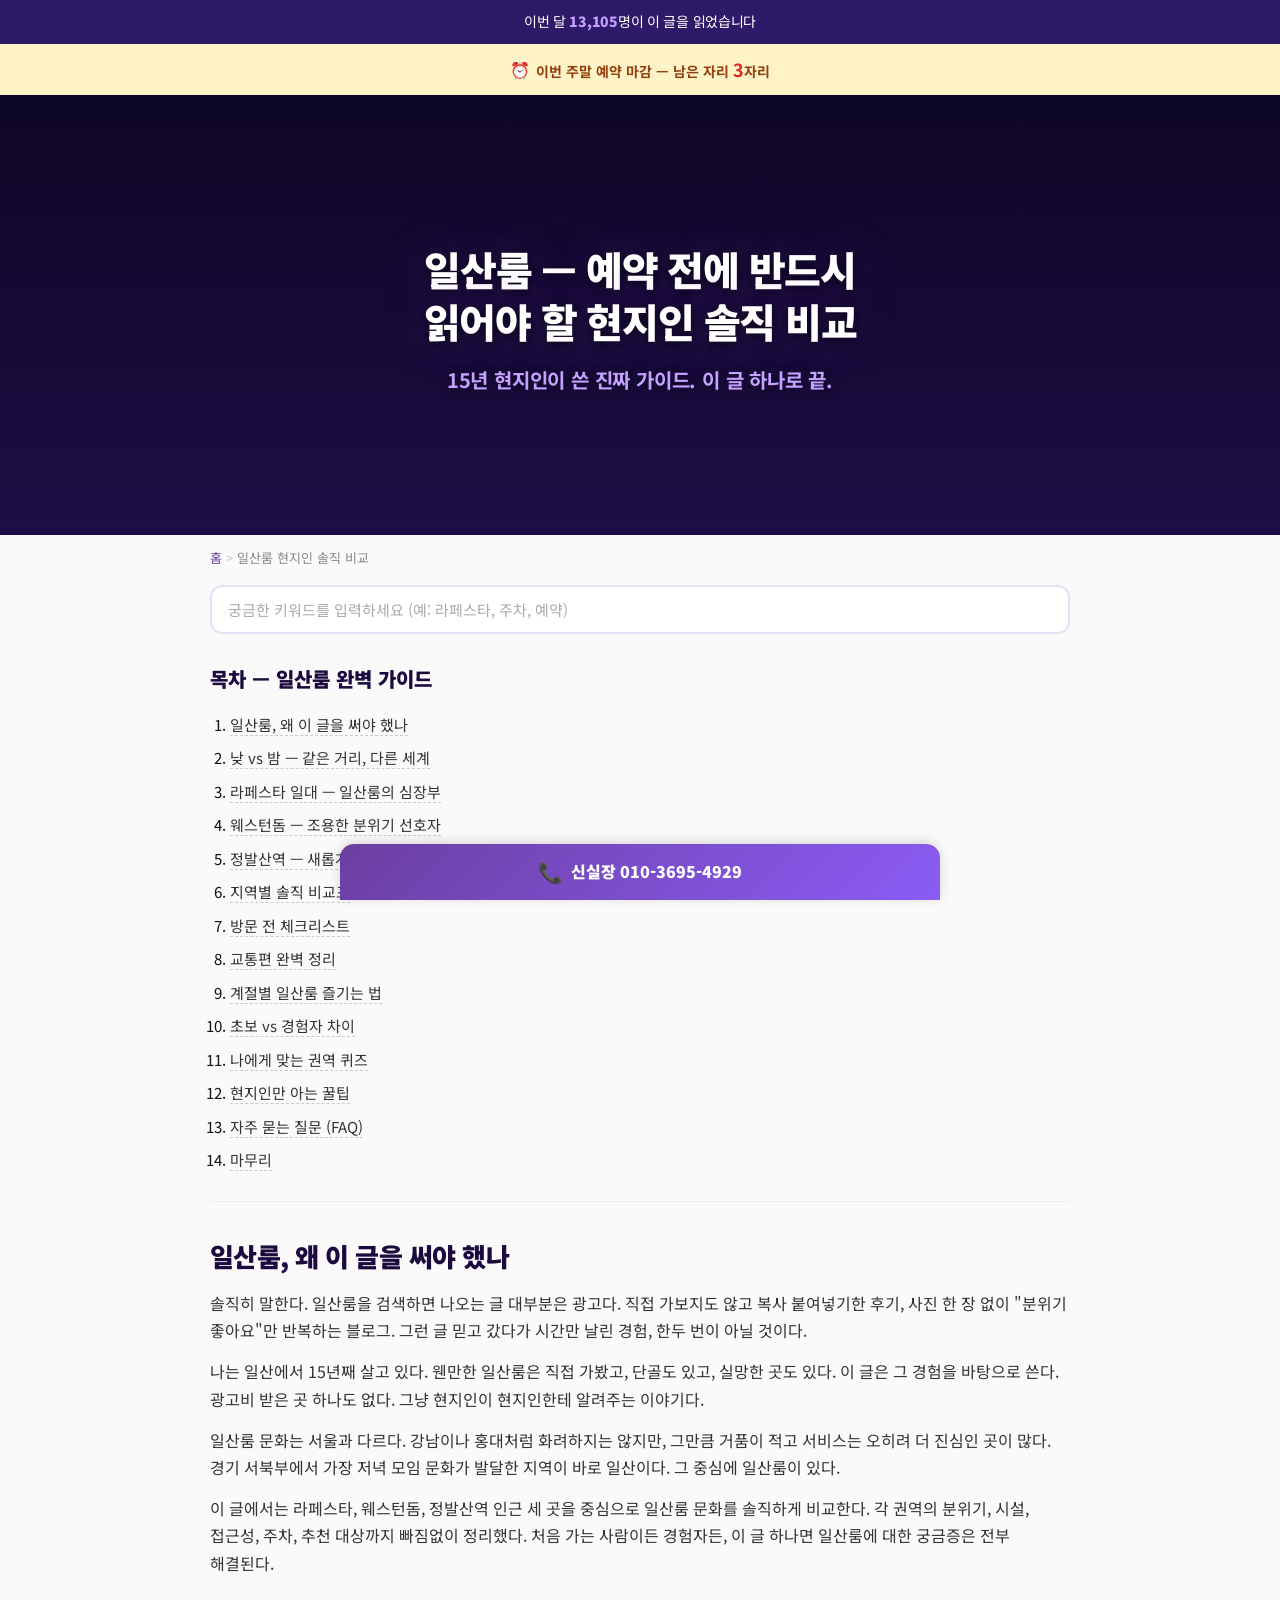
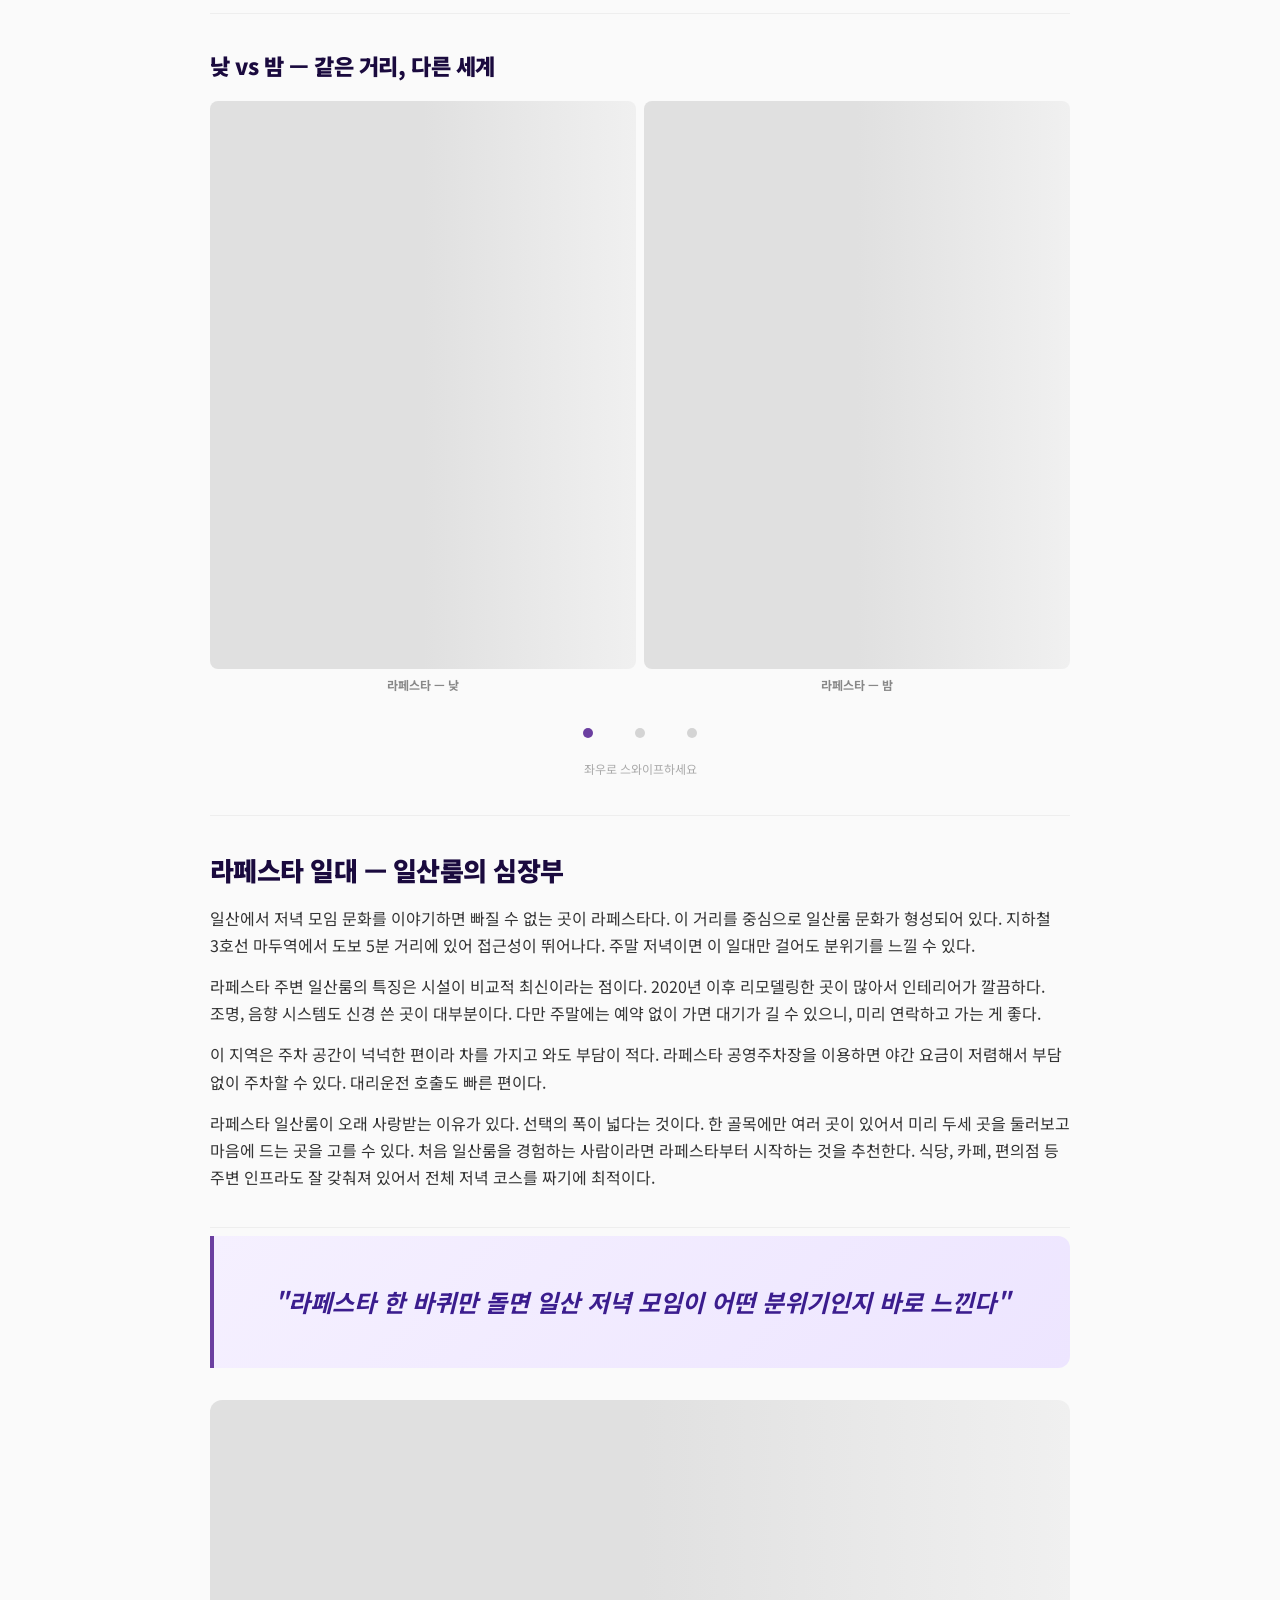
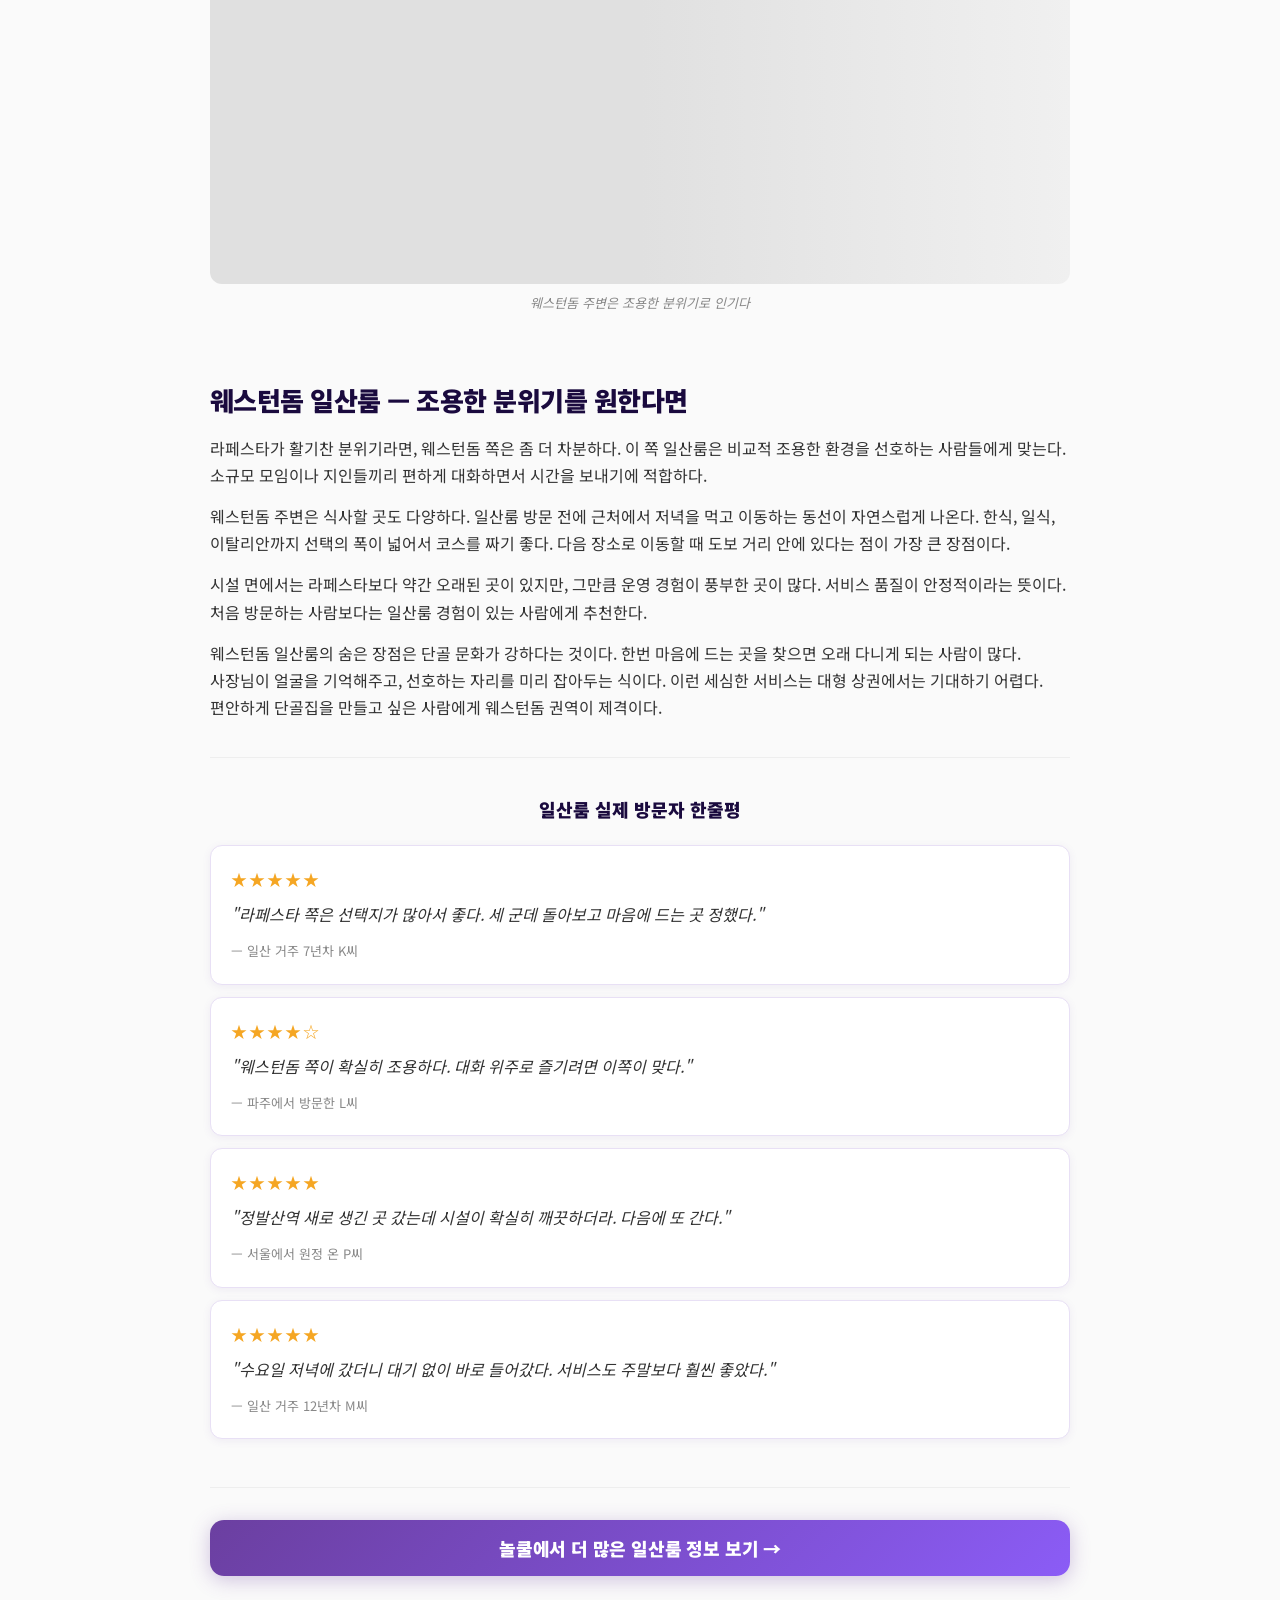
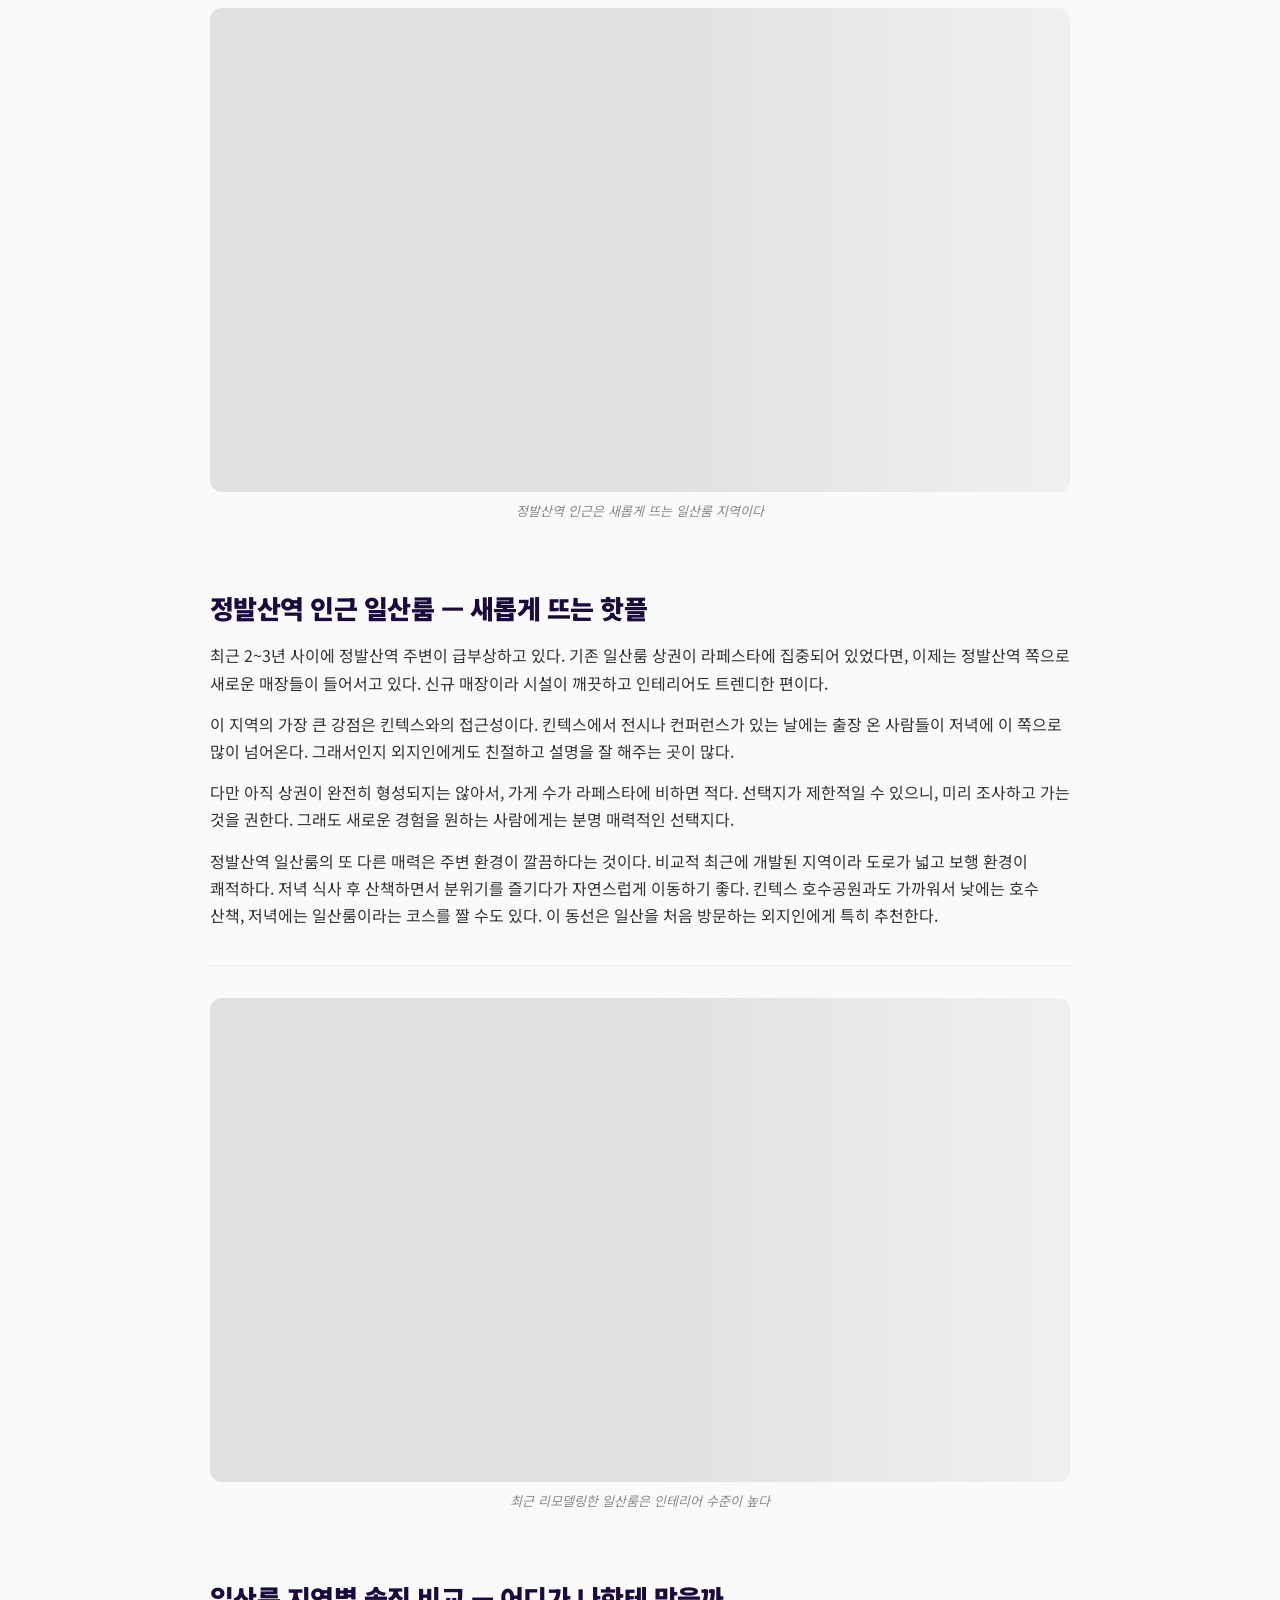
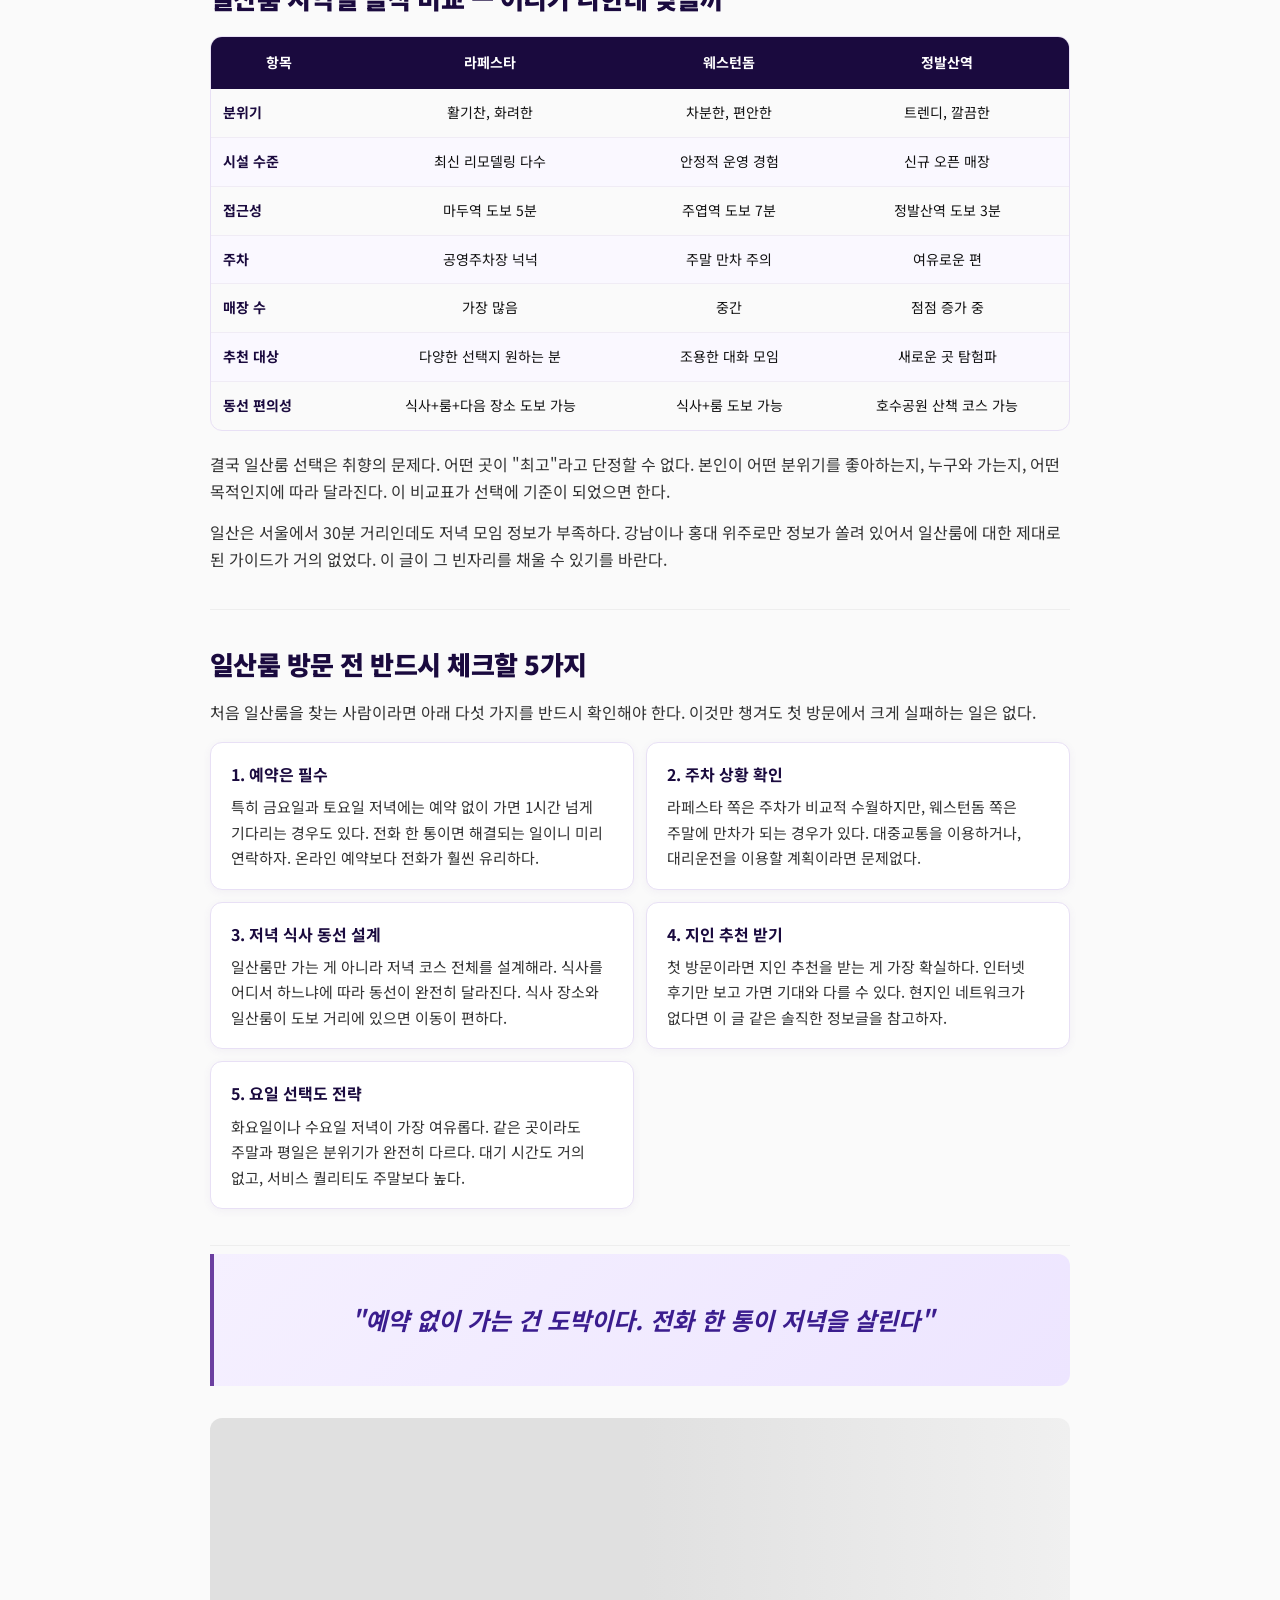
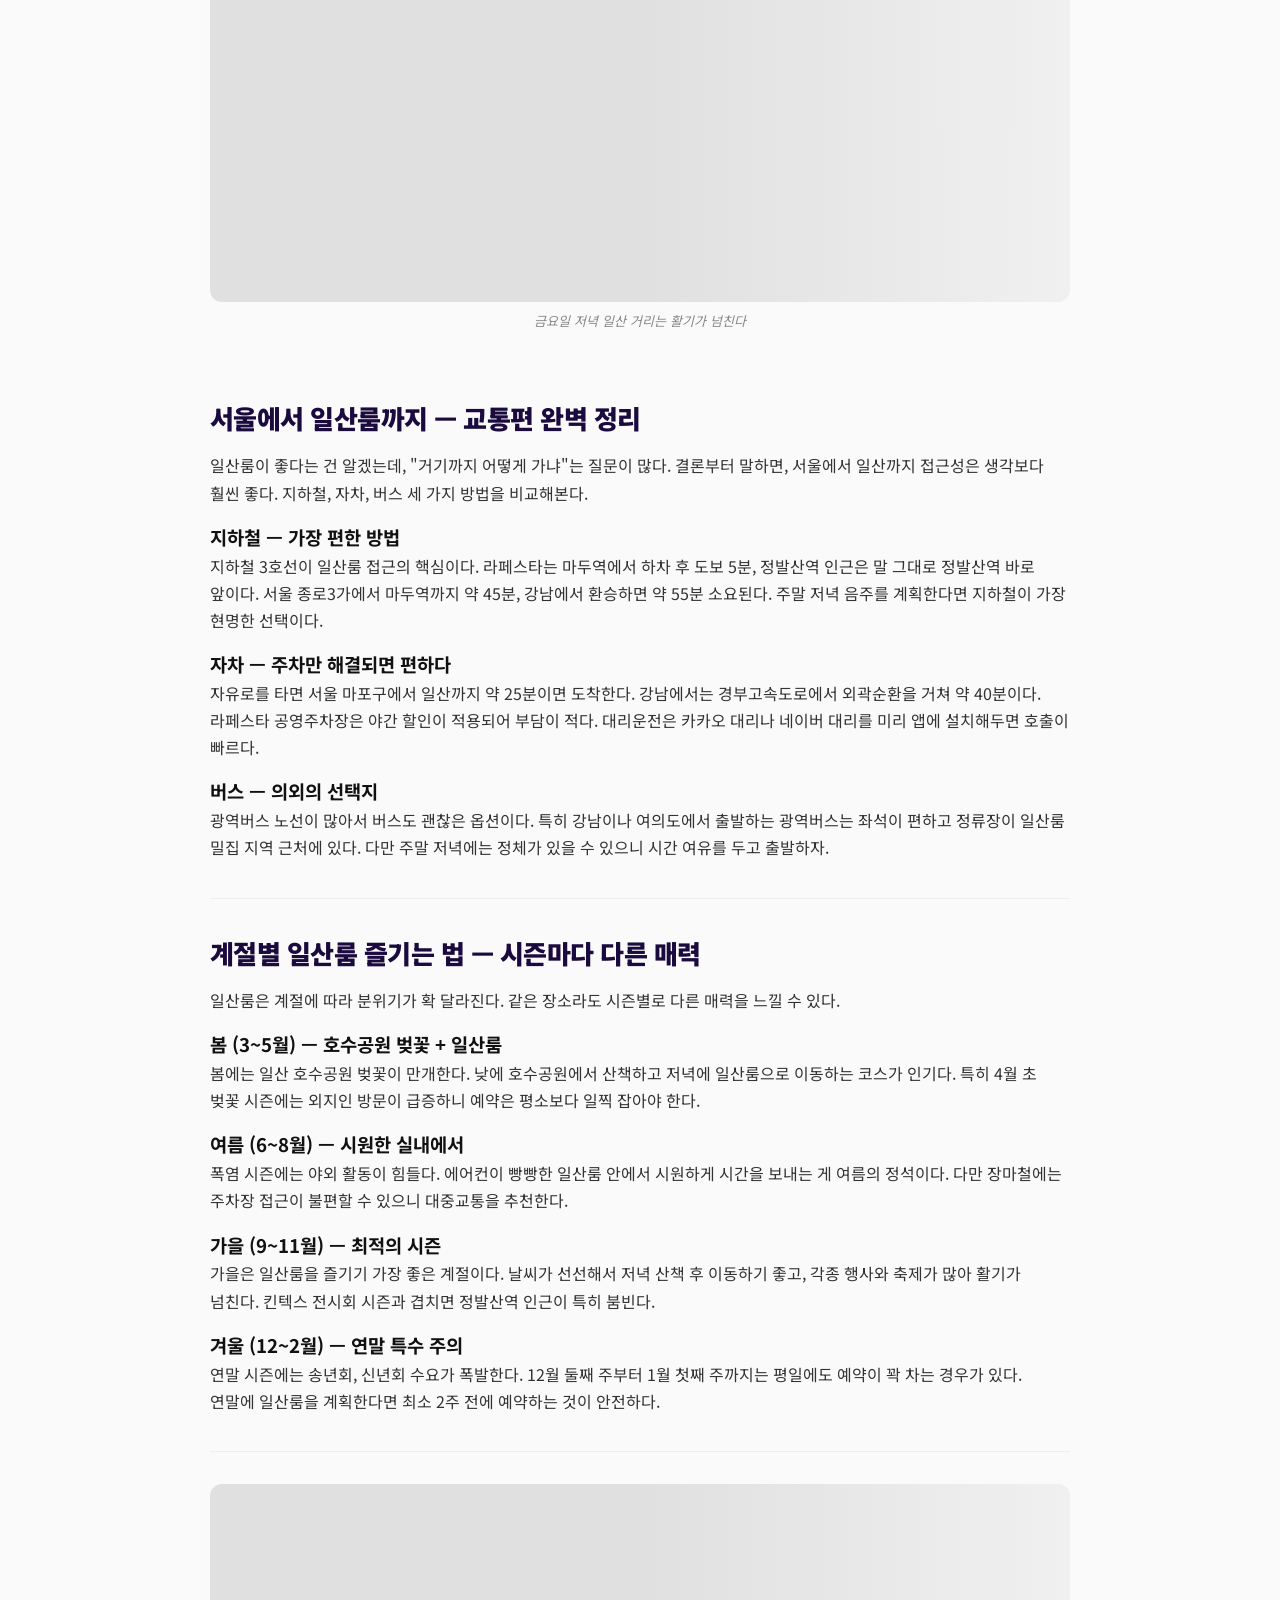
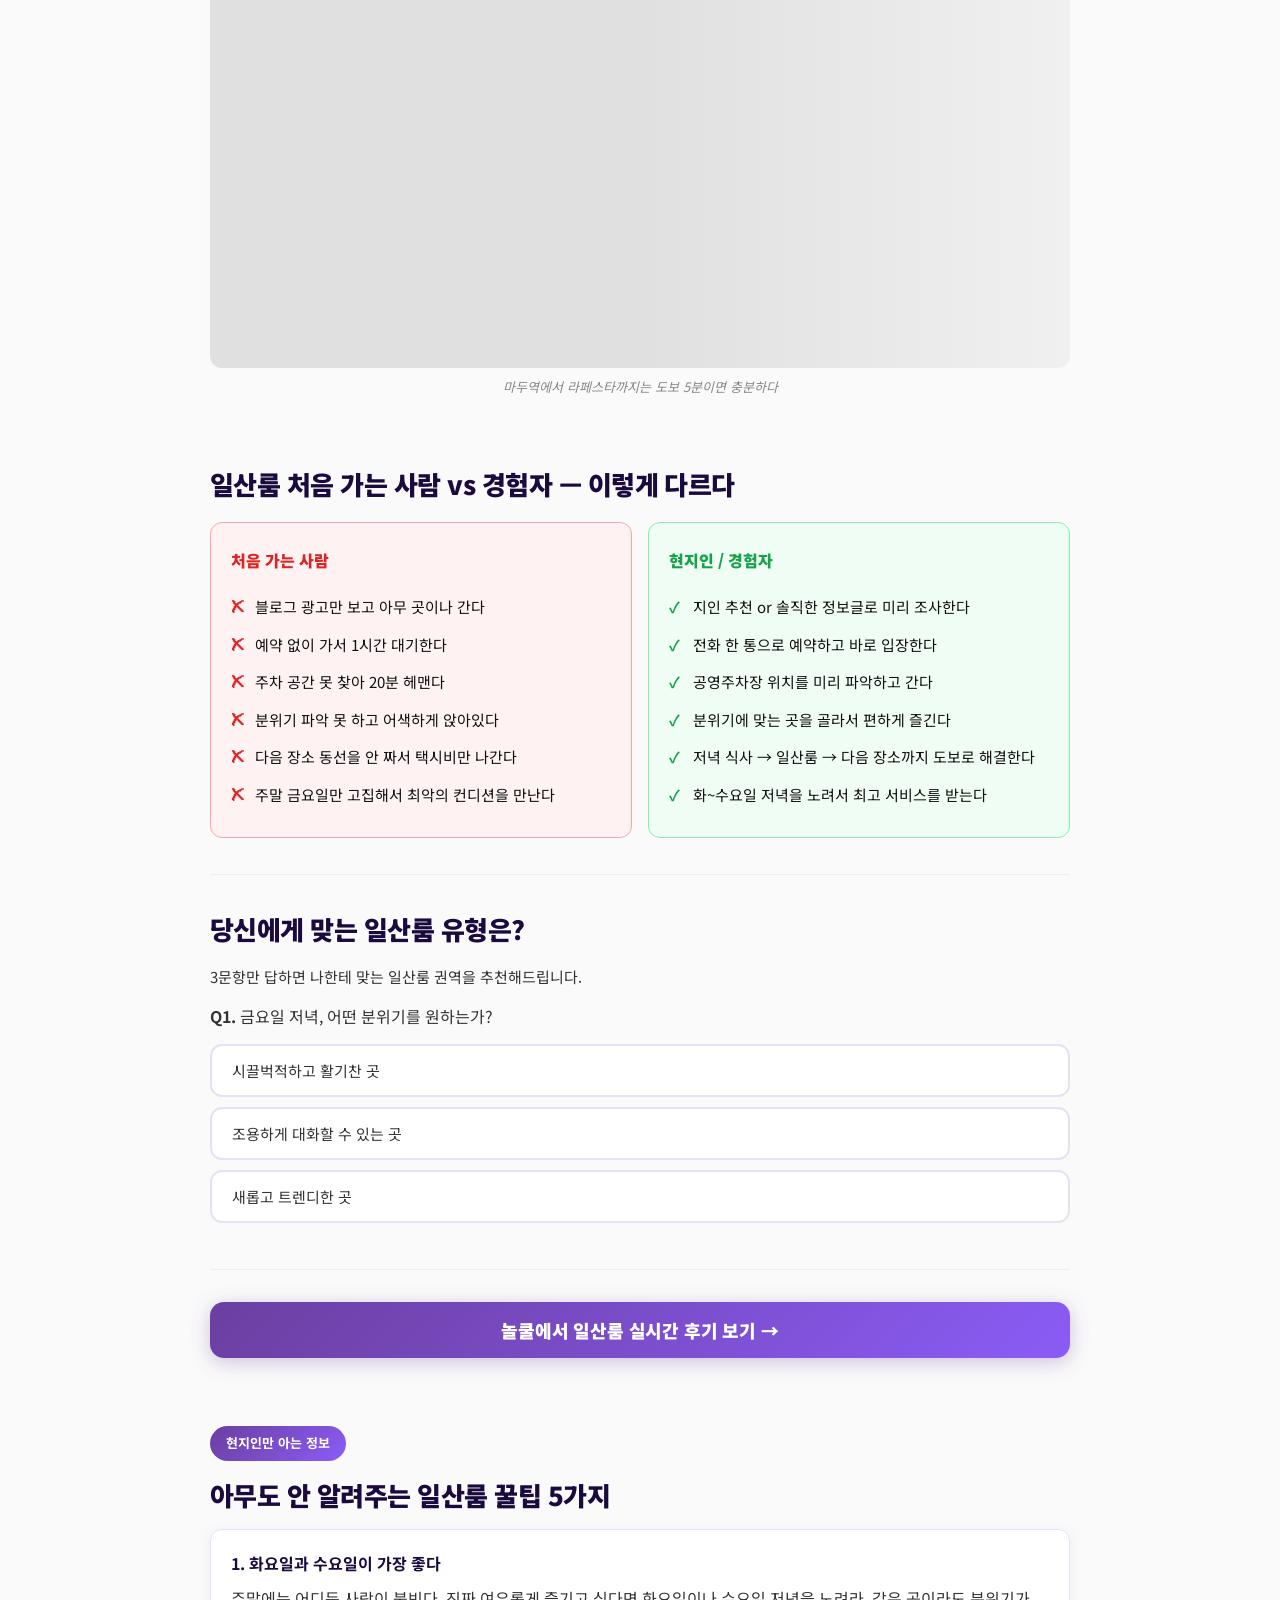
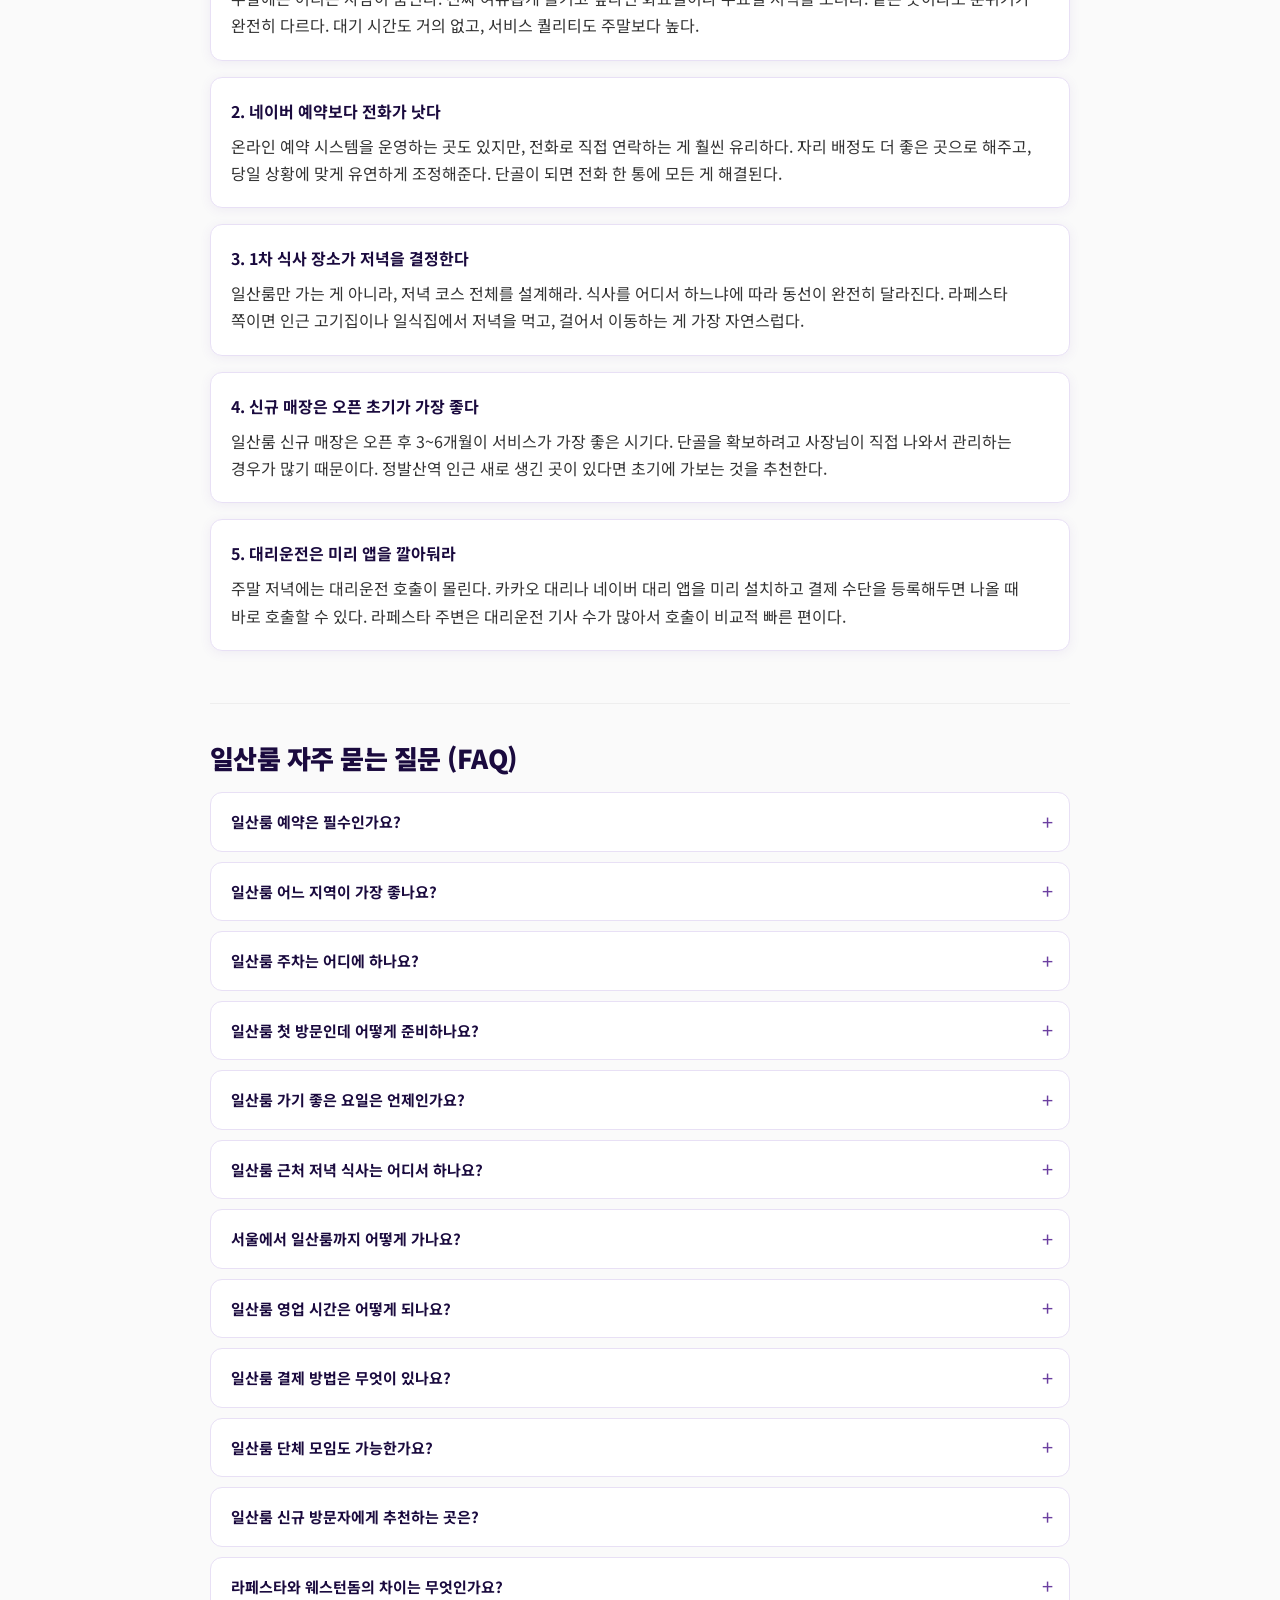
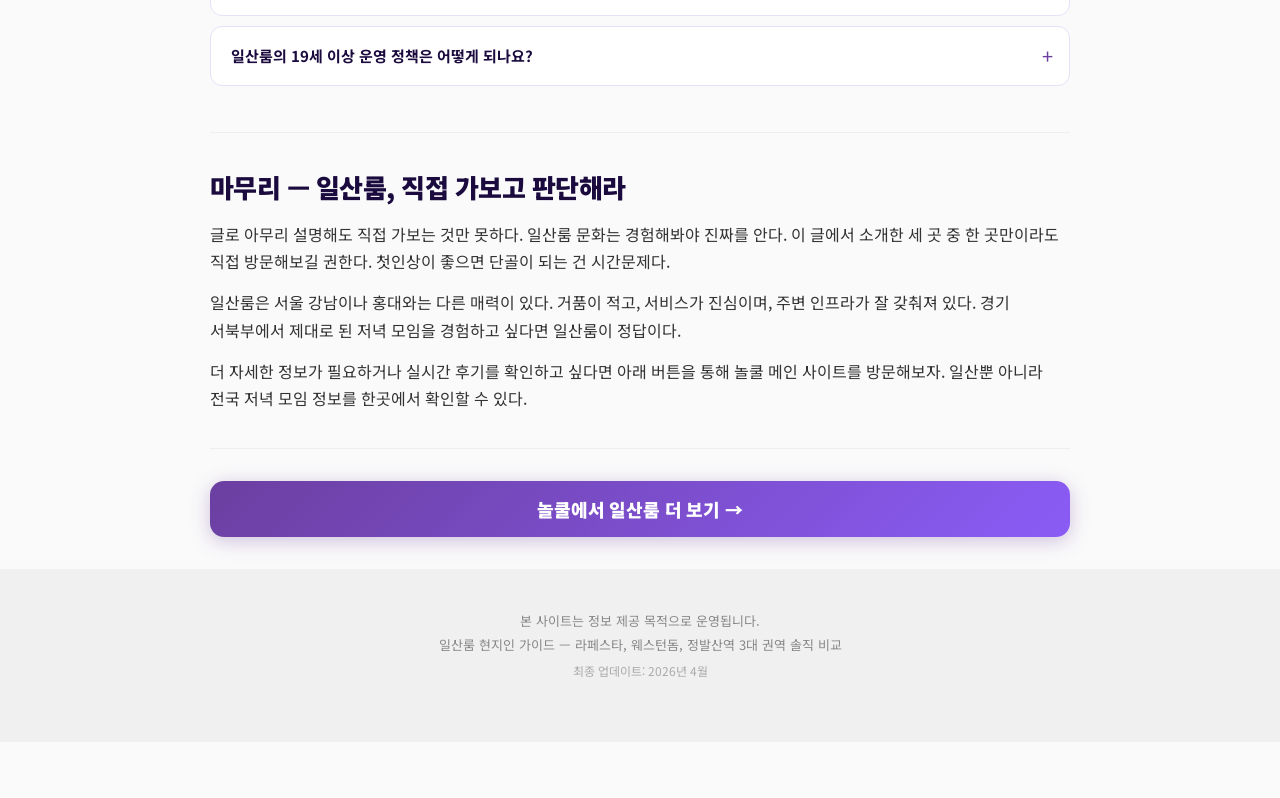
==== index.html @ 6c47ad2c "feat: ilsanroom2 영구 도메인 + 합법성 보강 + SEO/PWA 강력 + 24h 자동화 🌟 영구 도메인: ilsanroom2.pages.dev  🚨 합법성 보강 (영구" ====
<!DOCTYPE html>
<html lang="ko">
<head>
  <meta charset="UTF-8">
  <meta name="viewport" content="width=device-width, initial-scale=1.0">
  <title>일산룸 — 예약 전에 반드시 읽어야 할 현지인 솔직 비교</title>
  <meta name="description" content="일산룸 15년 현지인이 라페스타, 웨스턴돔, 정발산역 3대 권역을 직접 방문하고 솔직 비교했습니다. 분위기, 시설, 주차, 예약 꿀팁까지 한눈에 확인하세요.">
  <meta name="keywords" content="일산룸, 일산 룸, 일산룸 추천, 일산룸 후기, 일산룸 예약, 일산 프라이빗 룸, 라페스타 룸, 웨스턴돔 룸, 정발산역 룸, 일산룸 비교, 일산 저녁 모임">
  <meta name="robots" content="index, follow, max-image-preview:large, max-snippet:-1, max-video-preview:-1">
  <meta name="naver-site-verification" content="3ff3c81007962733e074078bd5aea4cd0a0d8776" />
  <meta name="google-site-verification" content="HJjm7MRxykCQ7d_9L7glaTeeaWrmJIzAKY0BcNcfm88" />
  <link rel="canonical" href="https://ilsanroom2.pages.dev/">
  <meta name="author" content="일산 현지인 가이드">
  <meta name="geo.region" content="KR-41">
  <meta name="geo.placename" content="고양시 일산">
  <meta name="geo.position" content="37.6584;126.7699">
  <meta name="ICBM" content="37.6584, 126.7699">
  <meta property="og:type" content="article">
  <meta property="og:title" content="일산룸 — 예약 전에 반드시 읽어야 할 현지인 솔직 비교">
  <meta property="og:description" content="일산룸 15년 현지인이 3대 권역을 직접 방문하고 솔직 비교. 분위기, 시설, 주차, 예약 꿀팁까지 총정리.">
  <meta property="og:url" content="https://ilsanroom2.pages.dev/">
  <meta property="og:image" content="https://ilsanroom2.pages.dev/og-image.png">
  <meta property="og:image:width" content="1200">
  <meta property="og:image:height" content="1200">
  <meta property="og:locale" content="ko_KR">
  <meta property="og:site_name" content="일산룸 현지인 가이드">
  <meta property="article:published_time" content="2026-04-04T00:00:00+09:00">
  <meta property="article:modified_time" content="2026-05-21T00:00:00+09:00">
  <meta property="article:section" content="일산 저녁 모임">
  <meta property="article:tag" content="일산룸">
  <meta property="article:tag" content="일산 저녁 모임">
  <meta property="article:tag" content="일산룸 추천">
  <meta name="twitter:card" content="summary_large_image">
  <meta name="twitter:title" content="일산룸 — 예약 전에 반드시 읽어야 할 현지인 솔직 비교">
  <meta name="twitter:description" content="일산룸 15년 현지인이 3대 권역을 직접 방문하고 솔직 비교했습니다.">
  <meta name="twitter:image" content="https://ilsanroom2.pages.dev/og-image.png">
  <link rel="manifest" href="/site.webmanifest">
  <link rel="apple-touch-icon" sizes="192x192" href="/icon-192.png">
  <link rel="icon" type="image/png" sizes="192x192" href="/icon-192.png">
  <link rel="icon" type="image/png" sizes="512x512" href="/icon-512.png">
  <meta name="theme-color" content="#8B0000">
  <meta name="apple-mobile-web-app-capable" content="yes">
  <meta name="apple-mobile-web-app-status-bar-style" content="black-translucent">
  <meta name="apple-mobile-web-app-title" content="일산룸">
  <link rel="preload" as="image" href="/og-image.png" fetchpriority="high">
  <link rel="preconnect" href="https://fonts.googleapis.com">
  <link rel="preconnect" href="https://fonts.gstatic.com" crossorigin>
  <link rel="preload" as="style" href="https://fonts.googleapis.com/css2?family=Noto+Sans+KR:wght@400;700;900&display=swap">
  <link href="https://fonts.googleapis.com/css2?family=Noto+Sans+KR:wght@400;700;900&display=swap" rel="stylesheet" media="print" onload="this.media='all'">
  <noscript><link href="https://fonts.googleapis.com/css2?family=Noto+Sans+KR:wght@400;700;900&display=swap" rel="stylesheet"></noscript>
  <style>
    *,*::before,*::after{margin:0;padding:0;box-sizing:border-box}
    html{font-size:16px;-webkit-text-size-adjust:100%}
    body{font-family:-apple-system,BlinkMacSystemFont,"Segoe UI",Roboto,"Noto Sans KR",sans-serif;font-size:1rem;line-height:1.7;color:#111;background:#fafafa}
    .hero{position:relative;background-size:cover;background-position:center;background-color:#1a0a3e;min-height:360px;display:flex;align-items:center;justify-content:center}
    .hero::before{content:'';position:absolute;inset:0;background:linear-gradient(180deg,rgba(10,5,30,.75),rgba(30,15,70,.85));z-index:1}
    .hero-overlay{position:relative;z-index:2;text-align:center;padding:60px 20px 50px;width:100%}
    .hero h1{font-size:1.75rem;font-weight:900;line-height:1.3;color:#fff;text-shadow:0 2px 12px rgba(0,0,0,.7)}
    .hero-sub{font-size:1.125rem;color:#c4a0ff;font-weight:700}
    .social-bar{background:#2d1b69;color:#fff;text-align:center;padding:10px 16px;min-height:44px;display:flex;align-items:center;justify-content:center}
    .content{max-width:680px;margin:0 auto;padding:0 20px}
  </style>
  <link rel="stylesheet" href="/style.css" media="all">

  <!-- Schema.org @graph (4종): WebSite + Article + BreadcrumbList + LocalBusiness -->
  <script type="application/ld+json">
  {
    "@context": "https://schema.org",
    "@graph": [
      {
        "@type": "WebSite",
        "@id": "https://ilsanroom2.pages.dev/#website",
        "name": "일산룸 현지인 가이드",
        "url": "https://ilsanroom2.pages.dev/",
        "inLanguage": "ko-KR",
        "publisher": { "@id": "https://ilsanroom2.pages.dev/#organization" }
      },
      {
        "@type": "Article",
        "@id": "https://ilsanroom2.pages.dev/#article",
        "headline": "일산룸 — 예약 전에 반드시 읽어야 할 현지인 솔직 비교",
        "description": "일산룸 15년 현지인이 라페스타, 웨스턴돔, 정발산역 3대 권역을 직접 방문하고 솔직 비교했습니다.",
        "image": "https://ilsanroom2.pages.dev/og-image.png",
        "author": {
          "@type": "Person",
          "name": "일산 현지인 가이드"
        },
        "publisher": {
          "@type": "Organization",
          "@id": "https://ilsanroom2.pages.dev/#organization",
          "name": "일산룸 현지인 가이드",
          "logo": {
            "@type": "ImageObject",
            "url": "https://ilsanroom2.pages.dev/og-image.png"
          }
        },
        "datePublished": "2026-04-04T00:00:00+09:00",
        "dateModified": "2026-05-21T00:00:00+09:00",
        "mainEntityOfPage": {
          "@type": "WebPage",
          "@id": "https://ilsanroom2.pages.dev/"
        },
        "articleSection": "일산 저녁 모임",
        "keywords": "일산룸, 일산룸 추천, 일산룸 후기, 일산 저녁 모임",
        "inLanguage": "ko-KR"
      },
      {
        "@type": "BreadcrumbList",
        "@id": "https://ilsanroom2.pages.dev/#breadcrumb",
        "itemListElement": [
          {
            "@type": "ListItem",
            "position": 1,
            "name": "홈",
            "item": "https://ilsanroom2.pages.dev/"
          },
          {
            "@type": "ListItem",
            "position": 2,
            "name": "일산룸 현지인 솔직 비교"
          }
        ]
      },
      {
        "@type": "LocalBusiness",
        "@id": "https://ilsanroom2.pages.dev/#localbusiness",
        "name": "일산룸 현지인 가이드",
        "url": "https://ilsanroom2.pages.dev/",
        "telephone": "+82-10-3695-4929",
        "image": "https://ilsanroom2.pages.dev/og-image.png",
        "priceRange": "₩₩",
        "address": {
          "@type": "PostalAddress",
          "addressLocality": "고양시",
          "addressRegion": "경기도",
          "addressCountry": "KR"
        },
        "geo": {
          "@type": "GeoCoordinates",
          "latitude": 37.6584,
          "longitude": 126.7699
        },
        "areaServed": {
          "@type": "City",
          "name": "고양시 일산"
        }
      }
    ]
  }
  </script>

  <!-- FAQPage Schema (13 Q&A) -->
  <script type="application/ld+json">
  {
    "@context": "https://schema.org",
    "@type": "FAQPage",
    "mainEntity": [
      {
        "@type": "Question",
        "name": "일산룸 예약은 필수인가요?",
        "acceptedAnswer": {
          "@type": "Answer",
          "text": "금요일과 토요일 저녁에는 예약 없이 가면 1시간 이상 대기하는 경우가 많습니다. 평일에도 인기 있는 곳은 미리 전화 예약하는 것을 강력히 권합니다. 전화 한 통이면 해결되니 반드시 사전 예약하세요."
        }
      },
      {
        "@type": "Question",
        "name": "일산룸 어느 지역이 가장 좋나요?",
        "acceptedAnswer": {
          "@type": "Answer",
          "text": "취향에 따라 다릅니다. 활기찬 분위기와 다양한 선택지를 원하면 라페스타, 조용한 대화 모임이라면 웨스턴돔, 최신 시설의 트렌디한 곳을 원하면 정발산역 인근을 추천합니다."
        }
      },
      {
        "@type": "Question",
        "name": "일산룸 주차는 어디에 하나요?",
        "acceptedAnswer": {
          "@type": "Answer",
          "text": "라페스타 공영주차장은 야간 요금이 저렴해서 가장 편리합니다. 정발산역 인근도 주차 공간이 여유로운 편입니다. 웨스턴돔 쪽은 주말에 만차가 되는 경우가 있으니 대중교통이나 대리운전을 추천합니다."
        }
      },
      {
        "@type": "Question",
        "name": "일산룸 첫 방문인데 어떻게 준비하나요?",
        "acceptedAnswer": {
          "@type": "Answer",
          "text": "첫째 반드시 전화 예약하세요. 둘째 주차 상황을 미리 확인하세요. 셋째 저녁 식사 장소와 동선을 미리 계획하면 훨씬 만족스러운 경험이 됩니다. 화요일이나 수요일 저녁이 가장 여유롭습니다."
        }
      },
      {
        "@type": "Question",
        "name": "일산룸 가기 좋은 요일은 언제인가요?",
        "acceptedAnswer": {
          "@type": "Answer",
          "text": "화요일과 수요일 저녁이 가장 좋습니다. 대기 시간이 거의 없고, 서비스 퀄리티도 주말보다 높습니다. 주말에는 금요일보다 토요일이 상대적으로 여유있는 편입니다."
        }
      },
      {
        "@type": "Question",
        "name": "일산룸 근처 저녁 식사는 어디서 하나요?",
        "acceptedAnswer": {
          "@type": "Answer",
          "text": "라페스타 인근에는 고기집, 일식집, 이탈리안 레스토랑 등 다양한 식당이 있습니다. 웨스턴돔 주변도 한식부터 양식까지 선택의 폭이 넓습니다. 식사 후 도보로 이동 가능한 동선을 짜는 것이 핵심입니다."
        }
      },
      {
        "@type": "Question",
        "name": "서울에서 일산룸까지 어떻게 가나요?",
        "acceptedAnswer": {
          "@type": "Answer",
          "text": "지하철 3호선이 가장 편리합니다. 라페스타는 마두역에서 도보 5분, 정발산역 인근은 정발산역에서 도보 3분입니다. 서울 강남에서 자차로는 약 40분, 홍대입구에서는 약 30분 소요됩니다."
        }
      },
      {
        "@type": "Question",
        "name": "일산룸 영업 시간은 어떻게 되나요?",
        "acceptedAnswer": {
          "@type": "Answer",
          "text": "일산룸 권역별로 다르지만 일반적으로 저녁 6시부터 새벽 시간대까지 운영하는 곳이 많습니다. 정확한 영업 시간은 방문 전 신실장 010-3695-4929 로 문의하시면 가장 정확합니다."
        }
      },
      {
        "@type": "Question",
        "name": "일산룸 결제 방법은 무엇이 있나요?",
        "acceptedAnswer": {
          "@type": "Answer",
          "text": "대부분의 일산룸은 현금, 신용카드, 계좌이체를 지원합니다. 매장별로 결제 수단이 다를 수 있으므로 예약 전화 시 미리 확인하는 것을 권장합니다. 영수증과 정식 결제를 원하면 매장에 미리 요청하세요."
        }
      },
      {
        "@type": "Question",
        "name": "일산룸 단체 모임도 가능한가요?",
        "acceptedAnswer": {
          "@type": "Answer",
          "text": "라페스타와 정발산역 인근에는 단체 모임을 받는 대형 룸이 있습니다. 인원이 8명 이상이라면 예약 단계에서 인원수를 미리 알려야 자리 배정이 원활합니다. 송년회·신년회 시즌은 최소 2주 전 예약을 추천합니다."
        }
      },
      {
        "@type": "Question",
        "name": "일산룸 신규 방문자에게 추천하는 곳은?",
        "acceptedAnswer": {
          "@type": "Answer",
          "text": "처음 일산룸을 찾는 분이라면 라페스타 권역부터 시작하는 것을 추천합니다. 매장 수가 가장 많아 비교가 쉽고, 마두역에서 도보 5분이라 접근성도 좋습니다. 평일 저녁(화·수요일)에 방문하면 여유 있게 둘러볼 수 있습니다."
        }
      },
      {
        "@type": "Question",
        "name": "라페스타와 웨스턴돔의 차이는 무엇인가요?",
        "acceptedAnswer": {
          "@type": "Answer",
          "text": "라페스타는 활기찬 분위기와 매장 수가 가장 많은 일산룸의 심장부이고, 웨스턴돔은 조용하고 차분한 환경에서 대화 중심 모임에 적합합니다. 시설은 라페스타가 더 최신, 서비스 안정성은 웨스턴돔이 강점입니다."
        }
      },
      {
        "@type": "Question",
        "name": "일산룸의 19세 이상 운영 정책은 어떻게 되나요?",
        "acceptedAnswer": {
          "@type": "Answer",
          "text": "본 가이드에 소개된 모든 일산룸 매장은 만 19세 이상 성인을 대상으로 운영됩니다. 방문 시 신분증을 반드시 지참하시기 바랍니다. 본 사이트는 정보 제공 목적이며, 방송통신심의위원회 권장과 정보통신망법을 준수합니다."
        }
      }
    ]
  }
  </script>
</head>
<body>

  <!-- Social Proof Bar -->
  <div class="social-bar">
    <span class="social-count">이번 달 <strong id="readCount">12,847</strong>명이 이 글을 읽었습니다</span>
  </div>

  <!-- Countdown Urgency Bar -->
  <div class="countdown-bar">
    <span class="countdown-icon">&#9200;</span>
    <span>이번 주말 예약 마감 — 남은 자리 <strong id="seatsLeft">3</strong>자리</span>
  </div>

  <!-- Hero -->
  <header class="hero" style="background-image:url('https://images.unsplash.com/photo-1519608487953-e999c86e7455?w=1200&q=80&auto=format')">
    <div class="hero-overlay">
      <h1>일산룸 — 예약 전에 반드시<br>읽어야 할 현지인 솔직 비교</h1>
      <p class="hero-sub">15년 현지인이 쓴 진짜 가이드. 이 글 하나로 끝.</p>
    </div>
  </header>

  <!-- Breadcrumb Navigation -->
  <nav class="breadcrumb" aria-label="현재 위치">
    <ol>
      <li><a href="https://ilsanroom2.pages.dev/">홈</a></li>
      <li aria-current="page">일산룸 현지인 솔직 비교</li>
    </ol>
  </nav>

  <!-- Internal Search Bar -->
  <nav class="search-wrap" aria-label="사이트 내 검색">
    <div class="search-inner">
      <label for="searchInput" class="sr-only">사이트 내 검색</label>
      <input type="search" id="searchInput" class="search-input" placeholder="궁금한 키워드를 입력하세요 (예: 라페스타, 주차, 예약)" autocomplete="off">
      <div id="searchResults" class="search-results" role="listbox"></div>
    </div>
  </nav>

  <main class="content">

    <!-- TOC: Table of Contents -->
    <nav class="toc-section" aria-label="목차">
      <h2>목차 — 일산룸 완벽 가이드</h2>
      <ol class="toc-list">
        <li><a href="#intro">일산룸, 왜 이 글을 써야 했나</a></li>
        <li><a href="#gallery">낮 vs 밤 — 같은 거리, 다른 세계</a></li>
        <li><a href="#lafesta">라페스타 일대 — 일산룸의 심장부</a></li>
        <li><a href="#western">웨스턴돔 — 조용한 분위기 선호자</a></li>
        <li><a href="#jeongbal">정발산역 — 새롭게 뜨는 핫플</a></li>
        <li><a href="#compare">지역별 솔직 비교표</a></li>
        <li><a href="#checklist">방문 전 체크리스트</a></li>
        <li><a href="#transport">교통편 완벽 정리</a></li>
        <li><a href="#season">계절별 일산룸 즐기는 법</a></li>
        <li><a href="#beginner">초보 vs 경험자 차이</a></li>
        <li><a href="#quiz">나에게 맞는 권역 퀴즈</a></li>
        <li><a href="#secret">현지인만 아는 꿀팁</a></li>
        <li><a href="#faq">자주 묻는 질문 (FAQ)</a></li>
        <li><a href="#closing">마무리</a></li>
      </ol>
    </nav>

    <!-- Intro -->
    <section class="section" id="intro">
      <h2>일산룸, 왜 이 글을 써야 했나</h2>
      <p>솔직히 말한다. 일산룸을 검색하면 나오는 글 대부분은 광고다. 직접 가보지도 않고 복사 붙여넣기한 후기, 사진 한 장 없이 "분위기 좋아요"만 반복하는 블로그. 그런 글 믿고 갔다가 시간만 날린 경험, 한두 번이 아닐 것이다.</p>
      <p>나는 일산에서 15년째 살고 있다. 웬만한 일산룸은 직접 가봤고, 단골도 있고, 실망한 곳도 있다. 이 글은 그 경험을 바탕으로 쓴다. 광고비 받은 곳 하나도 없다. 그냥 현지인이 현지인한테 알려주는 이야기다.</p>
      <p>일산룸 문화는 서울과 다르다. 강남이나 홍대처럼 화려하지는 않지만, 그만큼 거품이 적고 서비스는 오히려 더 진심인 곳이 많다. 경기 서북부에서 가장 저녁 모임 문화가 발달한 지역이 바로 일산이다. 그 중심에 일산룸이 있다.</p>
      <p>이 글에서는 라페스타, 웨스턴돔, 정발산역 인근 세 곳을 중심으로 일산룸 문화를 솔직하게 비교한다. 각 권역의 분위기, 시설, 접근성, 주차, 추천 대상까지 빠짐없이 정리했다. 처음 가는 사람이든 경험자든, 이 글 하나면 일산룸에 대한 궁금증은 전부 해결된다.</p>
    </section>

    <!-- Day vs Night Gallery — Swipeable -->
    <section class="gallery-section" id="gallery">
      <h2>낮 vs 밤 — 같은 거리, 다른 세계</h2>
      <div class="gallery-track" id="galleryTrack">
        <div class="gallery-slide">
          <div class="gallery-pair">
            <figure class="gallery-item">
              <div class="img-skeleton">
                <img src="https://images.unsplash.com/photo-1477959858617-67f85cf4f1df?w=600&q=75&auto=format&fit=crop" alt="일산 라페스타 거리 낮 풍경 — 일산룸 밀집 지역" loading="lazy" width="600" height="400" onload="this.parentElement.classList.add('loaded')">
              </div>
              <figcaption>라페스타 — 낮</figcaption>
            </figure>
            <figure class="gallery-item">
              <div class="img-skeleton">
                <img src="https://images.unsplash.com/photo-1470337458703-46ad1756a187?w=600&q=75&auto=format&fit=crop" alt="일산 라페스타 야경 — 일산룸 문화의 중심지" loading="lazy" width="600" height="400" onload="this.parentElement.classList.add('loaded')">
              </div>
              <figcaption>라페스타 — 밤</figcaption>
            </figure>
          </div>
        </div>
        <div class="gallery-slide">
          <div class="gallery-pair">
            <figure class="gallery-item">
              <div class="img-skeleton">
                <img src="https://images.unsplash.com/photo-1449824913935-59a10b8d2000?w=600&q=75&auto=format&fit=crop" alt="일산 웨스턴돔 낮 거리 풍경" loading="lazy" width="600" height="400" onload="this.parentElement.classList.add('loaded')">
              </div>
              <figcaption>웨스턴돔 — 낮</figcaption>
            </figure>
            <figure class="gallery-item">
              <div class="img-skeleton">
                <img src="https://images.unsplash.com/photo-1566417713940-fe7c2c85ea06?w=600&q=75&auto=format&fit=crop" alt="일산 웨스턴돔 야간 전경 — 조용한 일산룸 권역" loading="lazy" width="600" height="400" onload="this.parentElement.classList.add('loaded')">
              </div>
              <figcaption>웨스턴돔 — 밤</figcaption>
            </figure>
          </div>
        </div>
        <div class="gallery-slide">
          <div class="gallery-pair">
            <figure class="gallery-item">
              <div class="img-skeleton">
                <img src="https://images.unsplash.com/photo-1480714378408-67cf0d13bc1b?w=600&q=75&auto=format&fit=crop" alt="정발산역 주변 낮 전경" loading="lazy" width="600" height="400" onload="this.parentElement.classList.add('loaded')">
              </div>
              <figcaption>정발산역 — 낮</figcaption>
            </figure>
            <figure class="gallery-item">
              <div class="img-skeleton">
                <img src="https://images.unsplash.com/photo-1504674900247-0877df9cc836?w=600&q=75&auto=format&fit=crop" alt="정발산역 야간 분위기 — 일산룸 신흥 핫플" loading="lazy" width="600" height="400" onload="this.parentElement.classList.add('loaded')">
              </div>
              <figcaption>정발산역 — 밤</figcaption>
            </figure>
          </div>
        </div>
      </div>
      <div class="gallery-dots" id="galleryDots">
        <button class="dot active" aria-label="슬라이드 1"></button>
        <button class="dot" aria-label="슬라이드 2"></button>
        <button class="dot" aria-label="슬라이드 3"></button>
      </div>
      <p class="gallery-hint">좌우로 스와이프하세요</p>
    </section>

    <!-- Venue 1: 라페스타 -->
    <section class="section" id="lafesta">
      <h2>라페스타 일대 — 일산룸의 심장부</h2>
      <p>일산에서 저녁 모임 문화를 이야기하면 빠질 수 없는 곳이 라페스타다. 이 거리를 중심으로 일산룸 문화가 형성되어 있다. 지하철 3호선 마두역에서 도보 5분 거리에 있어 접근성이 뛰어나다. 주말 저녁이면 이 일대만 걸어도 분위기를 느낄 수 있다.</p>
      <p>라페스타 주변 일산룸의 특징은 시설이 비교적 최신이라는 점이다. 2020년 이후 리모델링한 곳이 많아서 인테리어가 깔끔하다. 조명, 음향 시스템도 신경 쓴 곳이 대부분이다. 다만 주말에는 예약 없이 가면 대기가 길 수 있으니, 미리 연락하고 가는 게 좋다.</p>
      <p>이 지역은 주차 공간이 넉넉한 편이라 차를 가지고 와도 부담이 적다. 라페스타 공영주차장을 이용하면 야간 요금이 저렴해서 부담 없이 주차할 수 있다. 대리운전 호출도 빠른 편이다.</p>
      <p>라페스타 일산룸이 오래 사랑받는 이유가 있다. 선택의 폭이 넓다는 것이다. 한 골목에만 여러 곳이 있어서 미리 두세 곳을 둘러보고 마음에 드는 곳을 고를 수 있다. 처음 일산룸을 경험하는 사람이라면 라페스타부터 시작하는 것을 추천한다. 식당, 카페, 편의점 등 주변 인프라도 잘 갖춰져 있어서 전체 저녁 코스를 짜기에 최적이다.</p>
    </section>

    <!-- Pull Quote 1 -->
    <blockquote class="pull-quote">
      "라페스타 한 바퀴만 돌면 일산 저녁 모임이 어떤 분위기인지 바로 느낀다"
    </blockquote>

    <!-- Image 2 -->
    <figure class="photo-section">
      <div class="img-skeleton">
        <img src="https://images.unsplash.com/photo-1566417713940-fe7c2c85ea06?w=800&q=75&auto=format&fit=crop" alt="웨스턴돔 주변 조용한 야간 거리 — 일산룸 차분한 분위기" loading="lazy" width="800" height="450" onload="this.parentElement.classList.add('loaded')">
      </div>
      <figcaption>웨스턴돔 주변은 조용한 분위기로 인기다</figcaption>
    </figure>

    <!-- Venue 2: 웨스턴돔 -->
    <section class="section" id="western">
      <h2>웨스턴돔 일산룸 — 조용한 분위기를 원한다면</h2>
      <p>라페스타가 활기찬 분위기라면, 웨스턴돔 쪽은 좀 더 차분하다. 이 쪽 일산룸은 비교적 조용한 환경을 선호하는 사람들에게 맞는다. 소규모 모임이나 지인들끼리 편하게 대화하면서 시간을 보내기에 적합하다.</p>
      <p>웨스턴돔 주변은 식사할 곳도 다양하다. 일산룸 방문 전에 근처에서 저녁을 먹고 이동하는 동선이 자연스럽게 나온다. 한식, 일식, 이탈리안까지 선택의 폭이 넓어서 코스를 짜기 좋다. 다음 장소로 이동할 때 도보 거리 안에 있다는 점이 가장 큰 장점이다.</p>
      <p>시설 면에서는 라페스타보다 약간 오래된 곳이 있지만, 그만큼 운영 경험이 풍부한 곳이 많다. 서비스 품질이 안정적이라는 뜻이다. 처음 방문하는 사람보다는 일산룸 경험이 있는 사람에게 추천한다.</p>
      <p>웨스턴돔 일산룸의 숨은 장점은 단골 문화가 강하다는 것이다. 한번 마음에 드는 곳을 찾으면 오래 다니게 되는 사람이 많다. 사장님이 얼굴을 기억해주고, 선호하는 자리를 미리 잡아두는 식이다. 이런 세심한 서비스는 대형 상권에서는 기대하기 어렵다. 편안하게 단골집을 만들고 싶은 사람에게 웨스턴돔 권역이 제격이다.</p>
    </section>

    <!-- Review Highlights -->
    <section class="review-highlights">
      <h3>일산룸 실제 방문자 한줄평</h3>
      <div class="review-card">
        <span class="review-stars">&#9733;&#9733;&#9733;&#9733;&#9733;</span>
        <p>"라페스타 쪽은 선택지가 많아서 좋다. 세 군데 돌아보고 마음에 드는 곳 정했다."</p>
        <span class="review-author">— 일산 거주 7년차 K씨</span>
      </div>
      <div class="review-card">
        <span class="review-stars">&#9733;&#9733;&#9733;&#9733;&#9734;</span>
        <p>"웨스턴돔 쪽이 확실히 조용하다. 대화 위주로 즐기려면 이쪽이 맞다."</p>
        <span class="review-author">— 파주에서 방문한 L씨</span>
      </div>
      <div class="review-card">
        <span class="review-stars">&#9733;&#9733;&#9733;&#9733;&#9733;</span>
        <p>"정발산역 새로 생긴 곳 갔는데 시설이 확실히 깨끗하더라. 다음에 또 간다."</p>
        <span class="review-author">— 서울에서 원정 온 P씨</span>
      </div>
      <div class="review-card">
        <span class="review-stars">&#9733;&#9733;&#9733;&#9733;&#9733;</span>
        <p>"수요일 저녁에 갔더니 대기 없이 바로 들어갔다. 서비스도 주말보다 훨씬 좋았다."</p>
        <span class="review-author">— 일산 거주 12년차 M씨</span>
      </div>
    </section>

    <!-- CTA 1 -->
    <a href="https://ilsanroom.pages.dev/" class="cta-button" target="_blank" rel="noopener noreferrer">
      놀쿨에서 더 많은 일산룸 정보 보기 &rarr;
    </a>

    <!-- Image 3 -->
    <figure class="photo-section">
      <div class="img-skeleton">
        <img src="https://images.unsplash.com/photo-1504674900247-0877df9cc836?w=800&q=75&auto=format&fit=crop" alt="정발산역 주변 야경 — 일산룸 신규 상권" loading="lazy" width="800" height="450" onload="this.parentElement.classList.add('loaded')">
      </div>
      <figcaption>정발산역 인근은 새롭게 뜨는 일산룸 지역이다</figcaption>
    </figure>

    <!-- Venue 3: 정발산역 -->
    <section class="section" id="jeongbal">
      <h2>정발산역 인근 일산룸 — 새롭게 뜨는 핫플</h2>
      <p>최근 2~3년 사이에 정발산역 주변이 급부상하고 있다. 기존 일산룸 상권이 라페스타에 집중되어 있었다면, 이제는 정발산역 쪽으로 새로운 매장들이 들어서고 있다. 신규 매장이라 시설이 깨끗하고 인테리어도 트렌디한 편이다.</p>
      <p>이 지역의 가장 큰 강점은 킨텍스와의 접근성이다. 킨텍스에서 전시나 컨퍼런스가 있는 날에는 출장 온 사람들이 저녁에 이 쪽으로 많이 넘어온다. 그래서인지 외지인에게도 친절하고 설명을 잘 해주는 곳이 많다.</p>
      <p>다만 아직 상권이 완전히 형성되지는 않아서, 가게 수가 라페스타에 비하면 적다. 선택지가 제한적일 수 있으니, 미리 조사하고 가는 것을 권한다. 그래도 새로운 경험을 원하는 사람에게는 분명 매력적인 선택지다.</p>
      <p>정발산역 일산룸의 또 다른 매력은 주변 환경이 깔끔하다는 것이다. 비교적 최근에 개발된 지역이라 도로가 넓고 보행 환경이 쾌적하다. 저녁 식사 후 산책하면서 분위기를 즐기다가 자연스럽게 이동하기 좋다. 킨텍스 호수공원과도 가까워서 낮에는 호수 산책, 저녁에는 일산룸이라는 코스를 짤 수도 있다. 이 동선은 일산을 처음 방문하는 외지인에게 특히 추천한다.</p>
    </section>

    <!-- Image 4 -->
    <figure class="photo-section">
      <div class="img-skeleton">
        <img src="https://images.unsplash.com/photo-1514933651103-005eec06c04b?w=800&q=75&auto=format&fit=crop" alt="일산룸 라운지 인테리어 — 최신 리모델링 시설" loading="lazy" width="800" height="450" onload="this.parentElement.classList.add('loaded')">
      </div>
      <figcaption>최근 리모델링한 일산룸은 인테리어 수준이 높다</figcaption>
    </figure>

    <!-- Comparison Table -->
    <section class="section" id="compare">
      <h2>일산룸 지역별 솔직 비교 — 어디가 나한테 맞을까</h2>
      <div class="comparison-table-wrap">
        <table class="comparison-table">
          <thead>
            <tr>
              <th>항목</th>
              <th>라페스타</th>
              <th>웨스턴돔</th>
              <th>정발산역</th>
            </tr>
          </thead>
          <tbody>
            <tr>
              <td class="row-label">분위기</td>
              <td>활기찬, 화려한</td>
              <td>차분한, 편안한</td>
              <td>트렌디, 깔끔한</td>
            </tr>
            <tr>
              <td class="row-label">시설 수준</td>
              <td>최신 리모델링 다수</td>
              <td>안정적 운영 경험</td>
              <td>신규 오픈 매장</td>
            </tr>
            <tr>
              <td class="row-label">접근성</td>
              <td>마두역 도보 5분</td>
              <td>주엽역 도보 7분</td>
              <td>정발산역 도보 3분</td>
            </tr>
            <tr>
              <td class="row-label">주차</td>
              <td>공영주차장 넉넉</td>
              <td>주말 만차 주의</td>
              <td>여유로운 편</td>
            </tr>
            <tr>
              <td class="row-label">매장 수</td>
              <td>가장 많음</td>
              <td>중간</td>
              <td>점점 증가 중</td>
            </tr>
            <tr>
              <td class="row-label">추천 대상</td>
              <td>다양한 선택지 원하는 분</td>
              <td>조용한 대화 모임</td>
              <td>새로운 곳 탐험파</td>
            </tr>
            <tr>
              <td class="row-label">동선 편의성</td>
              <td>식사+룸+다음 장소 도보 가능</td>
              <td>식사+룸 도보 가능</td>
              <td>호수공원 산책 코스 가능</td>
            </tr>
          </tbody>
        </table>
      </div>
      <p>결국 일산룸 선택은 취향의 문제다. 어떤 곳이 "최고"라고 단정할 수 없다. 본인이 어떤 분위기를 좋아하는지, 누구와 가는지, 어떤 목적인지에 따라 달라진다. 이 비교표가 선택에 기준이 되었으면 한다.</p>
      <p>일산은 서울에서 30분 거리인데도 저녁 모임 정보가 부족하다. 강남이나 홍대 위주로만 정보가 쏠려 있어서 일산룸에 대한 제대로 된 가이드가 거의 없었다. 이 글이 그 빈자리를 채울 수 있기를 바란다.</p>
    </section>

    <!-- Checklist Section -->
    <section class="section" id="checklist">
      <h2>일산룸 방문 전 반드시 체크할 5가지</h2>
      <p>처음 일산룸을 찾는 사람이라면 아래 다섯 가지를 반드시 확인해야 한다. 이것만 챙겨도 첫 방문에서 크게 실패하는 일은 없다.</p>
      <div class="checklist-grid">
        <div class="checklist-item">
          <strong>1. 예약은 필수</strong>
          <p>특히 금요일과 토요일 저녁에는 예약 없이 가면 1시간 넘게 기다리는 경우도 있다. 전화 한 통이면 해결되는 일이니 미리 연락하자. 온라인 예약보다 전화가 훨씬 유리하다.</p>
        </div>
        <div class="checklist-item">
          <strong>2. 주차 상황 확인</strong>
          <p>라페스타 쪽은 주차가 비교적 수월하지만, 웨스턴돔 쪽은 주말에 만차가 되는 경우가 있다. 대중교통을 이용하거나, 대리운전을 이용할 계획이라면 문제없다.</p>
        </div>
        <div class="checklist-item">
          <strong>3. 저녁 식사 동선 설계</strong>
          <p>일산룸만 가는 게 아니라 저녁 코스 전체를 설계해라. 식사를 어디서 하느냐에 따라 동선이 완전히 달라진다. 식사 장소와 일산룸이 도보 거리에 있으면 이동이 편하다.</p>
        </div>
        <div class="checklist-item">
          <strong>4. 지인 추천 받기</strong>
          <p>첫 방문이라면 지인 추천을 받는 게 가장 확실하다. 인터넷 후기만 보고 가면 기대와 다를 수 있다. 현지인 네트워크가 없다면 이 글 같은 솔직한 정보글을 참고하자.</p>
        </div>
        <div class="checklist-item">
          <strong>5. 요일 선택도 전략</strong>
          <p>화요일이나 수요일 저녁이 가장 여유롭다. 같은 곳이라도 주말과 평일은 분위기가 완전히 다르다. 대기 시간도 거의 없고, 서비스 퀄리티도 주말보다 높다.</p>
        </div>
      </div>
    </section>

    <!-- Pull Quote 2 -->
    <blockquote class="pull-quote">
      "예약 없이 가는 건 도박이다. 전화 한 통이 저녁을 살린다"
    </blockquote>

    <!-- Image 5 -->
    <figure class="photo-section">
      <div class="img-skeleton">
        <img src="https://images.unsplash.com/photo-1572116469696-31de0f17cc34?w=800&q=75&auto=format&fit=crop" alt="일산 밤거리 네온 풍경 — 금요일 저녁 일산룸 분위기" loading="lazy" width="800" height="450" onload="this.parentElement.classList.add('loaded')">
      </div>
      <figcaption>금요일 저녁 일산 거리는 활기가 넘친다</figcaption>
    </figure>

    <!-- Transport Section (NEW) -->
    <section class="section" id="transport">
      <h2>서울에서 일산룸까지 — 교통편 완벽 정리</h2>
      <p>일산룸이 좋다는 건 알겠는데, "거기까지 어떻게 가냐"는 질문이 많다. 결론부터 말하면, 서울에서 일산까지 접근성은 생각보다 훨씬 좋다. 지하철, 자차, 버스 세 가지 방법을 비교해본다.</p>

      <h3>지하철 — 가장 편한 방법</h3>
      <p>지하철 3호선이 일산룸 접근의 핵심이다. 라페스타는 마두역에서 하차 후 도보 5분, 정발산역 인근은 말 그대로 정발산역 바로 앞이다. 서울 종로3가에서 마두역까지 약 45분, 강남에서 환승하면 약 55분 소요된다. 주말 저녁 음주를 계획한다면 지하철이 가장 현명한 선택이다.</p>

      <h3>자차 — 주차만 해결되면 편하다</h3>
      <p>자유로를 타면 서울 마포구에서 일산까지 약 25분이면 도착한다. 강남에서는 경부고속도로에서 외곽순환을 거쳐 약 40분이다. 라페스타 공영주차장은 야간 할인이 적용되어 부담이 적다. 대리운전은 카카오 대리나 네이버 대리를 미리 앱에 설치해두면 호출이 빠르다.</p>

      <h3>버스 — 의외의 선택지</h3>
      <p>광역버스 노선이 많아서 버스도 괜찮은 옵션이다. 특히 강남이나 여의도에서 출발하는 광역버스는 좌석이 편하고 정류장이 일산룸 밀집 지역 근처에 있다. 다만 주말 저녁에는 정체가 있을 수 있으니 시간 여유를 두고 출발하자.</p>
    </section>

    <!-- Season Guide (NEW) -->
    <section class="section" id="season">
      <h2>계절별 일산룸 즐기는 법 — 시즌마다 다른 매력</h2>
      <p>일산룸은 계절에 따라 분위기가 확 달라진다. 같은 장소라도 시즌별로 다른 매력을 느낄 수 있다.</p>

      <h3>봄 (3~5월) — 호수공원 벚꽃 + 일산룸</h3>
      <p>봄에는 일산 호수공원 벚꽃이 만개한다. 낮에 호수공원에서 산책하고 저녁에 일산룸으로 이동하는 코스가 인기다. 특히 4월 초 벚꽃 시즌에는 외지인 방문이 급증하니 예약은 평소보다 일찍 잡아야 한다.</p>

      <h3>여름 (6~8월) — 시원한 실내에서</h3>
      <p>폭염 시즌에는 야외 활동이 힘들다. 에어컨이 빵빵한 일산룸 안에서 시원하게 시간을 보내는 게 여름의 정석이다. 다만 장마철에는 주차장 접근이 불편할 수 있으니 대중교통을 추천한다.</p>

      <h3>가을 (9~11월) — 최적의 시즌</h3>
      <p>가을은 일산룸을 즐기기 가장 좋은 계절이다. 날씨가 선선해서 저녁 산책 후 이동하기 좋고, 각종 행사와 축제가 많아 활기가 넘친다. 킨텍스 전시회 시즌과 겹치면 정발산역 인근이 특히 붐빈다.</p>

      <h3>겨울 (12~2월) — 연말 특수 주의</h3>
      <p>연말 시즌에는 송년회, 신년회 수요가 폭발한다. 12월 둘째 주부터 1월 첫째 주까지는 평일에도 예약이 꽉 차는 경우가 있다. 연말에 일산룸을 계획한다면 최소 2주 전에 예약하는 것이 안전하다.</p>
    </section>

    <!-- Image 6 -->
    <figure class="photo-section">
      <div class="img-skeleton">
        <img src="https://images.unsplash.com/photo-1516450360452-9312f5e86fc7?w=800&q=75&auto=format&fit=crop" alt="마두역 인근 야경 — 일산룸 라페스타 접근 거리" loading="lazy" width="800" height="450" onload="this.parentElement.classList.add('loaded')">
      </div>
      <figcaption>마두역에서 라페스타까지는 도보 5분이면 충분하다</figcaption>
    </figure>

    <!-- Before / After: 초보 vs 경험자 -->
    <section class="section before-after" id="beginner">
      <h2>일산룸 처음 가는 사람 vs 경험자 — 이렇게 다르다</h2>
      <div class="ba-grid">
        <div class="ba-card ba-before">
          <h3>처음 가는 사람</h3>
          <ul>
            <li>블로그 광고만 보고 아무 곳이나 간다</li>
            <li>예약 없이 가서 1시간 대기한다</li>
            <li>주차 공간 못 찾아 20분 헤맨다</li>
            <li>분위기 파악 못 하고 어색하게 앉아있다</li>
            <li>다음 장소 동선을 안 짜서 택시비만 나간다</li>
            <li>주말 금요일만 고집해서 최악의 컨디션을 만난다</li>
          </ul>
        </div>
        <div class="ba-card ba-after">
          <h3>현지인 / 경험자</h3>
          <ul>
            <li>지인 추천 or 솔직한 정보글로 미리 조사한다</li>
            <li>전화 한 통으로 예약하고 바로 입장한다</li>
            <li>공영주차장 위치를 미리 파악하고 간다</li>
            <li>분위기에 맞는 곳을 골라서 편하게 즐긴다</li>
            <li>저녁 식사 &rarr; 일산룸 &rarr; 다음 장소까지 도보로 해결한다</li>
            <li>화~수요일 저녁을 노려서 최고 서비스를 받는다</li>
          </ul>
        </div>
      </div>
    </section>

    <!-- Mini Quiz -->
    <section class="section quiz-section" id="quiz">
      <h2>당신에게 맞는 일산룸 유형은?</h2>
      <p class="quiz-desc">3문항만 답하면 나한테 맞는 일산룸 권역을 추천해드립니다.</p>

      <div id="quizContainer">
        <div class="quiz-step active" data-step="1">
          <p class="quiz-q"><strong>Q1.</strong> 금요일 저녁, 어떤 분위기를 원하는가?</p>
          <button class="quiz-option" data-value="a" type="button">시끌벅적하고 활기찬 곳</button>
          <button class="quiz-option" data-value="b" type="button">조용하게 대화할 수 있는 곳</button>
          <button class="quiz-option" data-value="c" type="button">새롭고 트렌디한 곳</button>
        </div>
        <div class="quiz-step" data-step="2">
          <p class="quiz-q"><strong>Q2.</strong> 이동 수단은?</p>
          <button class="quiz-option" data-value="a" type="button">지하철 + 도보</button>
          <button class="quiz-option" data-value="b" type="button">자차 (주차 중요)</button>
          <button class="quiz-option" data-value="c" type="button">택시 / 대리운전</button>
        </div>
        <div class="quiz-step" data-step="3">
          <p class="quiz-q"><strong>Q3.</strong> 가장 중요하게 생각하는 건?</p>
          <button class="quiz-option" data-value="a" type="button">선택지가 많은 것</button>
          <button class="quiz-option" data-value="b" type="button">검증된 서비스 품질</button>
          <button class="quiz-option" data-value="c" type="button">깔끔한 최신 시설</button>
        </div>
        <div class="quiz-result" id="quizResult"></div>
      </div>
    </section>

    <!-- CTA 2 — Mid page -->
    <a href="https://ilsanroom.pages.dev/" class="cta-button" target="_blank" rel="noopener noreferrer">
      놀쿨에서 일산룸 실시간 후기 보기 &rarr;
    </a>

    <!-- Secret Reveal -->
    <section class="section secret-section" id="secret">
      <div class="secret-badge">현지인만 아는 정보</div>
      <h2>아무도 안 알려주는 일산룸 꿀팁 5가지</h2>
      <div class="secret-content" id="secretContent">
        <div class="secret-item">
          <strong>1. 화요일과 수요일이 가장 좋다</strong>
          <p>주말에는 어디든 사람이 붐빈다. 진짜 여유롭게 즐기고 싶다면 화요일이나 수요일 저녁을 노려라. 같은 곳이라도 분위기가 완전히 다르다. 대기 시간도 거의 없고, 서비스 퀄리티도 주말보다 높다.</p>
        </div>
        <div class="secret-item">
          <strong>2. 네이버 예약보다 전화가 낫다</strong>
          <p>온라인 예약 시스템을 운영하는 곳도 있지만, 전화로 직접 연락하는 게 훨씬 유리하다. 자리 배정도 더 좋은 곳으로 해주고, 당일 상황에 맞게 유연하게 조정해준다. 단골이 되면 전화 한 통에 모든 게 해결된다.</p>
        </div>
        <div class="secret-item">
          <strong>3. 1차 식사 장소가 저녁을 결정한다</strong>
          <p>일산룸만 가는 게 아니라, 저녁 코스 전체를 설계해라. 식사를 어디서 하느냐에 따라 동선이 완전히 달라진다. 라페스타 쪽이면 인근 고기집이나 일식집에서 저녁을 먹고, 걸어서 이동하는 게 가장 자연스럽다.</p>
        </div>
        <div class="secret-item">
          <strong>4. 신규 매장은 오픈 초기가 가장 좋다</strong>
          <p>일산룸 신규 매장은 오픈 후 3~6개월이 서비스가 가장 좋은 시기다. 단골을 확보하려고 사장님이 직접 나와서 관리하는 경우가 많기 때문이다. 정발산역 인근 새로 생긴 곳이 있다면 초기에 가보는 것을 추천한다.</p>
        </div>
        <div class="secret-item">
          <strong>5. 대리운전은 미리 앱을 깔아둬라</strong>
          <p>주말 저녁에는 대리운전 호출이 몰린다. 카카오 대리나 네이버 대리 앱을 미리 설치하고 결제 수단을 등록해두면 나올 때 바로 호출할 수 있다. 라페스타 주변은 대리운전 기사 수가 많아서 호출이 비교적 빠른 편이다.</p>
        </div>
      </div>
    </section>

    <!-- FAQ Section (NEW) -->
    <section class="section faq-section" id="faq">
      <h2>일산룸 자주 묻는 질문 (FAQ)</h2>

      <div class="faq-item">
        <h3 class="faq-question" role="button" tabindex="0" aria-expanded="false">일산룸 예약은 필수인가요?</h3>
        <div class="faq-answer">
          <p>금요일과 토요일 저녁에는 예약 없이 가면 1시간 이상 대기하는 경우가 많습니다. 평일에도 인기 있는 곳은 미리 전화 예약하는 것을 강력히 권합니다. 전화 한 통이면 해결되니 반드시 사전 예약하세요.</p>
        </div>
      </div>

      <div class="faq-item">
        <h3 class="faq-question" role="button" tabindex="0" aria-expanded="false">일산룸 어느 지역이 가장 좋나요?</h3>
        <div class="faq-answer">
          <p>취향에 따라 다릅니다. 활기찬 분위기와 다양한 선택지를 원하면 라페스타, 조용한 대화 모임이라면 웨스턴돔, 최신 시설의 트렌디한 곳을 원하면 정발산역 인근을 추천합니다.</p>
        </div>
      </div>

      <div class="faq-item">
        <h3 class="faq-question" role="button" tabindex="0" aria-expanded="false">일산룸 주차는 어디에 하나요?</h3>
        <div class="faq-answer">
          <p>라페스타 공영주차장은 야간 요금이 저렴해서 가장 편리합니다. 정발산역 인근도 주차 공간이 여유로운 편입니다. 웨스턴돔 쪽은 주말에 만차가 되는 경우가 있으니 대중교통이나 대리운전을 추천합니다.</p>
        </div>
      </div>

      <div class="faq-item">
        <h3 class="faq-question" role="button" tabindex="0" aria-expanded="false">일산룸 첫 방문인데 어떻게 준비하나요?</h3>
        <div class="faq-answer">
          <p>첫째 반드시 전화 예약하세요. 둘째 주차 상황을 미리 확인하세요. 셋째 저녁 식사 장소와 동선을 미리 계획하면 훨씬 만족스러운 경험이 됩니다. 화요일이나 수요일 저녁이 가장 여유롭습니다.</p>
        </div>
      </div>

      <div class="faq-item">
        <h3 class="faq-question" role="button" tabindex="0" aria-expanded="false">일산룸 가기 좋은 요일은 언제인가요?</h3>
        <div class="faq-answer">
          <p>화요일과 수요일 저녁이 가장 좋습니다. 대기 시간이 거의 없고, 서비스 퀄리티도 주말보다 높습니다. 주말에는 금요일보다 토요일이 상대적으로 여유있는 편입니다.</p>
        </div>
      </div>

      <div class="faq-item">
        <h3 class="faq-question" role="button" tabindex="0" aria-expanded="false">일산룸 근처 저녁 식사는 어디서 하나요?</h3>
        <div class="faq-answer">
          <p>라페스타 인근에는 고기집, 일식집, 이탈리안 레스토랑 등 다양한 식당이 있습니다. 웨스턴돔 주변도 한식부터 양식까지 선택의 폭이 넓습니다. 식사 후 도보로 이동 가능한 동선을 짜는 것이 핵심입니다.</p>
        </div>
      </div>

      <div class="faq-item">
        <h3 class="faq-question" role="button" tabindex="0" aria-expanded="false">서울에서 일산룸까지 어떻게 가나요?</h3>
        <div class="faq-answer">
          <p>지하철 3호선이 가장 편리합니다. 라페스타는 마두역에서 도보 5분, 정발산역 인근은 정발산역에서 도보 3분입니다. 서울 강남에서 자차로는 약 40분, 홍대입구에서는 약 30분 소요됩니다.</p>
        </div>
      </div>

      <div class="faq-item">
        <h3 class="faq-question" role="button" tabindex="0" aria-expanded="false">일산룸 영업 시간은 어떻게 되나요?</h3>
        <div class="faq-answer">
          <p>일산룸 권역별로 다르지만 일반적으로 저녁 6시부터 새벽 시간대까지 운영하는 곳이 많습니다. 정확한 영업 시간은 방문 전 신실장 010-3695-4929 로 문의하시면 가장 정확합니다.</p>
        </div>
      </div>

      <div class="faq-item">
        <h3 class="faq-question" role="button" tabindex="0" aria-expanded="false">일산룸 결제 방법은 무엇이 있나요?</h3>
        <div class="faq-answer">
          <p>대부분의 일산룸은 현금, 신용카드, 계좌이체를 지원합니다. 매장별로 결제 수단이 다를 수 있으므로 예약 전화 시 미리 확인하는 것을 권장합니다. 영수증과 정식 결제를 원하면 매장에 미리 요청하세요.</p>
        </div>
      </div>

      <div class="faq-item">
        <h3 class="faq-question" role="button" tabindex="0" aria-expanded="false">일산룸 단체 모임도 가능한가요?</h3>
        <div class="faq-answer">
          <p>라페스타와 정발산역 인근에는 단체 모임을 받는 대형 룸이 있습니다. 인원이 8명 이상이라면 예약 단계에서 인원수를 미리 알려야 자리 배정이 원활합니다. 송년회·신년회 시즌은 최소 2주 전 예약을 추천합니다.</p>
        </div>
      </div>

      <div class="faq-item">
        <h3 class="faq-question" role="button" tabindex="0" aria-expanded="false">일산룸 신규 방문자에게 추천하는 곳은?</h3>
        <div class="faq-answer">
          <p>처음 일산룸을 찾는 분이라면 라페스타 권역부터 시작하는 것을 추천합니다. 매장 수가 가장 많아 비교가 쉽고, 마두역에서 도보 5분이라 접근성도 좋습니다. 평일 저녁(화·수요일)에 방문하면 여유 있게 둘러볼 수 있습니다.</p>
        </div>
      </div>

      <div class="faq-item">
        <h3 class="faq-question" role="button" tabindex="0" aria-expanded="false">라페스타와 웨스턴돔의 차이는 무엇인가요?</h3>
        <div class="faq-answer">
          <p>라페스타는 활기찬 분위기와 매장 수가 가장 많은 일산룸의 심장부이고, 웨스턴돔은 조용하고 차분한 환경에서 대화 중심 모임에 적합합니다. 시설은 라페스타가 더 최신, 서비스 안정성은 웨스턴돔이 강점입니다.</p>
        </div>
      </div>

      <div class="faq-item">
        <h3 class="faq-question" role="button" tabindex="0" aria-expanded="false">일산룸의 19세 이상 운영 정책은 어떻게 되나요?</h3>
        <div class="faq-answer">
          <p>본 가이드에 소개된 모든 일산룸 매장은 만 19세 이상 성인을 대상으로 운영됩니다. 방문 시 신분증을 반드시 지참하시기 바랍니다. 본 사이트는 정보 제공 목적이며, 방송통신심의위원회 권장과 정보통신망법을 준수합니다. 자세한 운영 원칙은 <a href="/legal/">합법 운영 정책</a> 페이지를 확인하세요.</p>
        </div>
      </div>
    </section>

    <!-- Final Section -->
    <section class="section" id="closing">
      <h2>마무리 — 일산룸, 직접 가보고 판단해라</h2>
      <p>글로 아무리 설명해도 직접 가보는 것만 못하다. 일산룸 문화는 경험해봐야 진짜를 안다. 이 글에서 소개한 세 곳 중 한 곳만이라도 직접 방문해보길 권한다. 첫인상이 좋으면 단골이 되는 건 시간문제다.</p>
      <p>일산룸은 서울 강남이나 홍대와는 다른 매력이 있다. 거품이 적고, 서비스가 진심이며, 주변 인프라가 잘 갖춰져 있다. 경기 서북부에서 제대로 된 저녁 모임을 경험하고 싶다면 일산룸이 정답이다.</p>
      <p>더 자세한 정보가 필요하거나 실시간 후기를 확인하고 싶다면 아래 버튼을 통해 놀쿨 메인 사이트를 방문해보자. 일산뿐 아니라 전국 저녁 모임 정보를 한곳에서 확인할 수 있다.</p>
    </section>

    <!-- CTA 3 — Bottom -->
    <a href="https://ilsanroom.pages.dev/" class="cta-button" target="_blank" rel="noopener noreferrer">
      놀쿨에서 일산룸 더 보기 &rarr;
    </a>

  </main>

  <!-- Footer -->
  <footer class="footer">
    <p>본 사이트는 정보 제공 목적으로 운영됩니다.</p>
    <p>일산룸 현지인 가이드 &mdash; 라페스타, 웨스턴돔, 정발산역 3대 권역 솔직 비교</p>
    <p class="footer-update">최종 업데이트: 2026년 4월</p>
  </footer>

  <!-- Exit Intent Popup -->
  <div class="exit-popup" id="exitPopup" role="dialog" aria-label="이탈 방지 팝업">
    <div class="exit-popup-inner">
      <button class="exit-close" id="exitClose" type="button" aria-label="닫기">&#10005;</button>
      <p class="exit-title">잠깐! 이것만 보고 가세요</p>
      <p class="exit-desc">일산룸 현지인 꿀팁을 놓치면 후회합니다. 놀쿨에서 실시간 후기와 추천 정보를 확인하세요.</p>
      <a href="https://ilsanroom.pages.dev/" class="cta-button exit-cta" target="_blank" rel="noopener noreferrer">
        놀쿨에서 더 많은 일산룸 보기 &rarr;
      </a>
    </div>
  </div>

  <!-- Fixed Bottom Phone Bar -->
  <div class="fixed-bottom-bar">
    <a href="tel:01036954929" class="bottom-bar-link">
      <span class="bottom-bar-icon">&#128222;</span>
      <span>신실장 010-3695-4929</span>
    </a>
  </div>

  <script defer src="/script.js"></script>
</body>
</html>
---- style.css ----
/* === Reset & Base === */
*, *::before, *::after {
  margin: 0;
  padding: 0;
  box-sizing: border-box;
}

html {
  font-size: 16px;
  scroll-behavior: smooth;
  -webkit-text-size-adjust: 100%;
}

body {
  font-family: -apple-system, BlinkMacSystemFont, "Segoe UI", Roboto, "Noto Sans KR", sans-serif;
  font-size: 1rem;
  line-height: 1.7;
  color: #111;
  background: #fafafa;
  -webkit-font-smoothing: antialiased;
}

/* === Screen Reader Only === */
.sr-only {
  position: absolute;
  width: 1px;
  height: 1px;
  padding: 0;
  margin: -1px;
  overflow: hidden;
  clip: rect(0, 0, 0, 0);
  white-space: nowrap;
  border: 0;
}

/* === Social Proof Bar === */
.social-bar {
  background: #2d1b69;
  color: #fff;
  text-align: center;
  padding: 10px 16px;
  font-size: 0.875rem;
  letter-spacing: -0.02em;
  min-height: 44px;
  display: flex;
  align-items: center;
  justify-content: center;
}

.social-bar strong {
  color: #c4a0ff;
  font-weight: 900;
}

/* === Hero — Dark image + white text + shadow + overlay === */
.hero {
  position: relative;
  background-size: cover;
  background-position: center;
  background-color: #1a0a3e;
  min-height: 360px;
  display: flex;
  align-items: center;
  justify-content: center;
}

.hero-overlay {
  position: relative;
  z-index: 2;
  text-align: center;
  padding: 60px 20px 50px;
  width: 100%;
}

.hero::before {
  content: '';
  position: absolute;
  inset: 0;
  background: linear-gradient(180deg, rgba(10, 5, 30, 0.75) 0%, rgba(30, 15, 70, 0.85) 100%);
  z-index: 1;
}

.hero h1 {
  font-size: 1.75rem;
  font-weight: 900;
  line-height: 1.3;
  margin-bottom: 16px;
  letter-spacing: -0.03em;
  word-break: keep-all;
  color: #fff;
  text-shadow: 0 2px 12px rgba(0, 0, 0, 0.7), 0 0 40px rgba(107, 63, 160, 0.4);
}

.hero-sub {
  font-size: 1.125rem;
  color: #c4a0ff;
  font-weight: 700;
  letter-spacing: -0.01em;
  text-shadow: 0 1px 8px rgba(0, 0, 0, 0.5);
}

/* === Content === */
.content {
  max-width: 680px;
  margin: 0 auto;
  padding: 0 20px;
}

/* === Section === */
.section {
  padding: 36px 0;
  border-bottom: 1px solid #eee;
}

.section h2 {
  font-size: 1.375rem;
  font-weight: 900;
  color: #1a0a3e;
  margin-bottom: 16px;
  line-height: 1.4;
  letter-spacing: -0.02em;
  word-break: keep-all;
}

.section p {
  margin-bottom: 14px;
  color: #333;
  word-break: keep-all;
}

.section p:last-child {
  margin-bottom: 0;
}

/* === Photo Sections with Skeleton === */
.photo-section {
  margin: 32px 0;
}

.img-skeleton {
  background: linear-gradient(90deg, #e0e0e0 25%, #f0f0f0 50%, #e0e0e0 75%);
  background-size: 200% 100%;
  animation: shimmer 1.5s infinite;
  border-radius: 12px;
  overflow: hidden;
  aspect-ratio: 16 / 9;
}

.img-skeleton.loaded {
  background: none;
  animation: none;
}

@keyframes shimmer {
  0% { background-position: 200% 0; }
  100% { background-position: -200% 0; }
}

.img-skeleton img {
  display: block;
  width: 100%;
  height: 100%;
  object-fit: cover;
  border-radius: 12px;
  opacity: 0;
  transition: opacity 0.4s ease;
}

.img-skeleton.loaded img {
  opacity: 1;
}

.photo-section figcaption {
  text-align: center;
  font-size: 0.8125rem;
  color: #888;
  margin-top: 8px;
  font-style: italic;
}

/* === Pull Quote === */
.pull-quote {
  font-size: 1.375rem;
  font-weight: 700;
  font-style: italic;
  color: #3b1d8e;
  text-align: center;
  padding: 40px 24px;
  margin: 8px 0;
  border-left: 4px solid #6b3fa0;
  background: linear-gradient(135deg, #f5f0ff 0%, #ede5ff 100%);
  border-radius: 0 12px 12px 0;
  line-height: 1.5;
  word-break: keep-all;
}

/* === Review Highlights === */
.review-highlights {
  padding: 36px 0;
  border-bottom: 1px solid #eee;
}

.review-highlights h3 {
  font-size: 1.125rem;
  font-weight: 900;
  color: #1a0a3e;
  margin-bottom: 20px;
  text-align: center;
}

.review-card {
  background: #fff;
  border: 1px solid #e8e0f5;
  border-radius: 12px;
  padding: 20px;
  margin-bottom: 12px;
  box-shadow: 0 2px 8px rgba(107, 63, 160, 0.08);
}

.review-stars {
  color: #f5a623;
  font-size: 1rem;
  letter-spacing: 2px;
}

.review-card p {
  margin: 8px 0;
  color: #333;
  font-style: italic;
  word-break: keep-all;
}

.review-author {
  font-size: 0.8125rem;
  color: #888;
}

/* === Before / After === */
.before-after {
  padding-bottom: 36px;
}

.ba-grid {
  display: grid;
  grid-template-columns: 1fr;
  gap: 16px;
  margin-top: 20px;
}

.ba-card {
  border-radius: 12px;
  padding: 24px 20px;
}

.ba-card h3 {
  font-size: 1rem;
  font-weight: 900;
  margin-bottom: 14px;
}

.ba-card ul {
  list-style: none;
  padding: 0;
}

.ba-card li {
  padding: 6px 0 6px 24px;
  position: relative;
  font-size: 0.9375rem;
  word-break: keep-all;
}

.ba-before {
  background: #fef2f2;
  border: 1px solid #fca5a5;
}

.ba-before h3 {
  color: #dc2626;
}

.ba-before li::before {
  content: '✗';
  position: absolute;
  left: 0;
  color: #dc2626;
  font-weight: 700;
}

.ba-after {
  background: #f0fdf4;
  border: 1px solid #86efac;
}

.ba-after h3 {
  color: #16a34a;
}

.ba-after li::before {
  content: '✓';
  position: absolute;
  left: 0;
  color: #16a34a;
  font-weight: 700;
}

/* === Comparison Table === */
.comparison-table-wrap {
  overflow-x: auto;
  -webkit-overflow-scrolling: touch;
  margin: 20px 0;
  border-radius: 12px;
  border: 1px solid #e8e0f5;
}

.comparison-table {
  width: 100%;
  min-width: 480px;
  border-collapse: collapse;
  font-size: 0.875rem;
}

.comparison-table thead {
  background: #1a0a3e;
  color: #fff;
}

.comparison-table th {
  padding: 14px 12px;
  font-weight: 700;
  text-align: center;
  white-space: nowrap;
}

.comparison-table td {
  padding: 12px;
  text-align: center;
  border-bottom: 1px solid #f0ecf5;
  word-break: keep-all;
}

.comparison-table tbody tr:last-child td {
  border-bottom: none;
}

.comparison-table tbody tr:nth-child(even) {
  background: #faf8ff;
}

.row-label {
  font-weight: 700;
  color: #1a0a3e;
  text-align: left !important;
  white-space: nowrap;
}

/* === Secret Section — 80% scroll reveal === */
.secret-section {
  position: relative;
}

.secret-badge {
  display: inline-block;
  background: linear-gradient(135deg, #6b3fa0 0%, #8b5cf6 100%);
  color: #fff;
  padding: 6px 16px;
  border-radius: 20px;
  font-size: 0.8125rem;
  font-weight: 700;
  margin-bottom: 16px;
}

.secret-content {
  opacity: 0;
  transform: translateY(30px);
  filter: blur(8px);
  transition: opacity 0.8s ease, transform 0.8s ease, filter 0.8s ease;
}

.secret-content.revealed {
  opacity: 1;
  transform: translateY(0);
  filter: blur(0);
}

.secret-item {
  background: #fff;
  border: 1px solid #e8e0f5;
  border-radius: 12px;
  padding: 20px;
  margin-bottom: 16px;
  box-shadow: 0 2px 12px rgba(107, 63, 160, 0.08);
}

.secret-item strong {
  display: block;
  font-size: 1rem;
  color: #1a0a3e;
  margin-bottom: 8px;
}

.secret-item p {
  color: #333;
  margin: 0;
  word-break: keep-all;
}

/* === CTA Button === */
.cta-button {
  display: flex;
  align-items: center;
  justify-content: center;
  width: 100%;
  height: 56px;
  min-height: 44px;
  background: linear-gradient(135deg, #6b3fa0 0%, #8b5cf6 100%);
  color: #fff;
  text-align: center;
  text-decoration: none;
  font-size: 1.125rem;
  font-weight: 900;
  border-radius: 14px;
  margin: 32px 0;
  transition: transform 0.2s ease, box-shadow 0.2s ease;
  box-shadow: 0 4px 20px rgba(107, 63, 160, 0.3);
  letter-spacing: -0.01em;
  -webkit-tap-highlight-color: transparent;
}

.cta-button:hover {
  transform: translateY(-2px);
  box-shadow: 0 6px 28px rgba(107, 63, 160, 0.45);
}

.cta-button:active {
  transform: translateY(0);
}

/* === Countdown Bar === */
.countdown-bar {
  background: #fef3c7;
  color: #92400e;
  text-align: center;
  padding: 10px 16px;
  font-size: 0.875rem;
  font-weight: 700;
  min-height: 44px;
  display: flex;
  align-items: center;
  justify-content: center;
  gap: 6px;
}

.countdown-bar strong {
  color: #dc2626;
  font-size: 1.125rem;
}

.countdown-icon {
  font-size: 1rem;
}

/* === Day vs Night Gallery === */
.gallery-section {
  padding: 36px 0;
  border-bottom: 1px solid #eee;
}

.gallery-section h2 {
  font-size: 1.375rem;
  font-weight: 900;
  color: #1a0a3e;
  margin-bottom: 20px;
  line-height: 1.4;
  letter-spacing: -0.02em;
  word-break: keep-all;
}

.gallery-track {
  display: flex;
  overflow-x: auto;
  scroll-snap-type: x mandatory;
  -webkit-overflow-scrolling: touch;
  gap: 0;
  scrollbar-width: none;
}

.gallery-track::-webkit-scrollbar {
  display: none;
}

.gallery-slide {
  flex: 0 0 100%;
  scroll-snap-align: start;
}

.gallery-pair {
  display: grid;
  grid-template-columns: 1fr 1fr;
  gap: 8px;
}

.gallery-item {
  margin: 0;
}

.gallery-item .img-skeleton {
  aspect-ratio: 3 / 4;
  border-radius: 8px;
}

.gallery-item figcaption {
  text-align: center;
  font-size: 0.75rem;
  color: #888;
  margin-top: 6px;
  font-weight: 700;
}

.gallery-dots {
  display: flex;
  justify-content: center;
  gap: 8px;
  margin-top: 16px;
}

.dot {
  width: 10px;
  height: 10px;
  border-radius: 50%;
  border: none;
  background: #d4d4d4;
  cursor: pointer;
  padding: 0;
  min-height: 44px;
  min-width: 44px;
  display: flex;
  align-items: center;
  justify-content: center;
  -webkit-tap-highlight-color: transparent;
}

.dot::after {
  content: '';
  width: 10px;
  height: 10px;
  border-radius: 50%;
  background: inherit;
}

.dot {
  background: transparent;
}

.dot::after {
  background: #d4d4d4;
}

.dot.active::after {
  background: #6b3fa0;
}

.gallery-hint {
  text-align: center;
  font-size: 0.75rem;
  color: #aaa;
  margin-top: 4px;
}

/* === Mini Quiz === */
.quiz-section {
  border-bottom: 1px solid #eee;
}

.quiz-desc {
  font-size: 0.9375rem;
  color: #666;
  margin-bottom: 24px;
}

.quiz-step {
  display: none;
}

.quiz-step.active {
  display: block;
}

.quiz-q {
  font-size: 1rem;
  margin-bottom: 16px;
  color: #111;
  word-break: keep-all;
}

.quiz-option {
  display: block;
  width: 100%;
  padding: 14px 20px;
  margin-bottom: 10px;
  background: #fff;
  border: 2px solid #e8e0f5;
  border-radius: 12px;
  font-size: 0.9375rem;
  font-family: inherit;
  color: #333;
  cursor: pointer;
  text-align: left;
  min-height: 44px;
  transition: border-color 0.2s, background 0.2s;
  -webkit-tap-highlight-color: transparent;
}

.quiz-option:hover {
  border-color: #8b5cf6;
  background: #faf8ff;
}

.quiz-option:active,
.quiz-option.selected {
  border-color: #6b3fa0;
  background: #ede5ff;
}

.quiz-result {
  display: none;
  background: linear-gradient(135deg, #f5f0ff 0%, #ede5ff 100%);
  border: 2px solid #8b5cf6;
  border-radius: 12px;
  padding: 24px 20px;
  text-align: center;
}

.quiz-result.show {
  display: block;
}

.quiz-result-title {
  font-size: 1.25rem;
  font-weight: 900;
  color: #1a0a3e;
  margin-bottom: 8px;
}

.quiz-result-desc {
  color: #333;
  margin-bottom: 16px;
  word-break: keep-all;
}

.quiz-result .cta-button {
  margin: 16px 0 0;
}

/* === Exit Intent Popup === */
.exit-popup {
  display: none;
  position: fixed;
  inset: 0;
  z-index: 9999;
  background: rgba(0, 0, 0, 0.6);
  align-items: center;
  justify-content: center;
  padding: 20px;
}

.exit-popup.show {
  display: flex;
}

.exit-popup-inner {
  background: #fff;
  border-radius: 16px;
  padding: 32px 24px;
  max-width: 400px;
  width: 100%;
  position: relative;
  text-align: center;
  box-shadow: 0 8px 40px rgba(0, 0, 0, 0.3);
}

.exit-close {
  position: absolute;
  top: 12px;
  right: 12px;
  width: 44px;
  height: 44px;
  min-height: 44px;
  border: none;
  background: none;
  font-size: 1.25rem;
  color: #888;
  cursor: pointer;
  display: flex;
  align-items: center;
  justify-content: center;
  -webkit-tap-highlight-color: transparent;
}

.exit-title {
  font-size: 1.375rem;
  font-weight: 900;
  color: #1a0a3e;
  margin-bottom: 12px;
  word-break: keep-all;
}

.exit-desc {
  font-size: 0.9375rem;
  color: #555;
  line-height: 1.6;
  margin-bottom: 8px;
  word-break: keep-all;
}

.exit-cta {
  margin: 20px 0 0 !important;
}

/* === Internal Search Bar === */
.search-wrap {
  padding: 16px 20px 0;
  max-width: 680px;
  margin: 0 auto;
}

.search-inner {
  position: relative;
}

.search-input {
  width: 100%;
  padding: 12px 16px;
  border: 2px solid #e8e0f5;
  border-radius: 12px;
  font-size: 0.9375rem;
  font-family: inherit;
  background: #fff;
  color: #111;
  min-height: 44px;
  outline: none;
  transition: border-color 0.2s;
}

.search-input:focus {
  border-color: #8b5cf6;
}

.search-input::placeholder {
  color: #aaa;
}

.search-results {
  display: none;
  position: absolute;
  top: 100%;
  left: 0;
  right: 0;
  background: #fff;
  border: 1px solid #e8e0f5;
  border-radius: 0 0 12px 12px;
  box-shadow: 0 4px 16px rgba(0, 0, 0, 0.1);
  z-index: 100;
  max-height: 240px;
  overflow-y: auto;
}

.search-item {
  display: block;
  width: 100%;
  padding: 12px 16px;
  border: none;
  background: none;
  font-size: 0.9375rem;
  font-family: inherit;
  color: #333;
  text-align: left;
  cursor: pointer;
  min-height: 44px;
  border-bottom: 1px solid #f0f0f0;
}

.search-item:last-child {
  border-bottom: none;
}

.search-item:hover {
  background: #faf8ff;
  color: #6b3fa0;
}

/* === Fixed Bottom Contact Bar === */
.fixed-bottom-bar {
  position: fixed;
  bottom: 0;
  left: 0;
  right: 0;
  z-index: 9000;
  height: 56px;
  background: linear-gradient(135deg, #6b3fa0 0%, #8b5cf6 100%);
  box-shadow: 0 -2px 12px rgba(0, 0, 0, 0.15);
}

.bottom-bar-link {
  display: flex;
  align-items: center;
  justify-content: center;
  width: 100%;
  height: 100%;
  color: #fff;
  text-decoration: none;
  font-size: 1rem;
  font-weight: 900;
  gap: 8px;
  -webkit-tap-highlight-color: transparent;
}

.bottom-bar-icon {
  font-size: 1.25rem;
}

/* Body padding to prevent content behind fixed bar */
body {
  padding-bottom: 56px;
}

/* === Footer === */
.footer {
  text-align: center;
  padding: 40px 20px 60px;
  background: #f0f0f0;
  color: #888;
  font-size: 0.8125rem;
  line-height: 1.8;
  margin-top: 20px;
}

/* === Breadcrumb === */
.breadcrumb {
  max-width: 680px;
  margin: 0 auto;
  padding: 12px 20px 0;
}

.breadcrumb ol {
  list-style: none;
  display: flex;
  flex-wrap: wrap;
  gap: 4px;
  font-size: 0.8125rem;
  color: #888;
}

.breadcrumb li::after {
  content: '>';
  margin-left: 4px;
  color: #ccc;
}

.breadcrumb li:last-child::after {
  display: none;
}

.breadcrumb a {
  color: #6b3fa0;
  text-decoration: none;
}

.breadcrumb a:hover {
  text-decoration: underline;
}

/* === Table of Contents === */
.toc-section {
  padding: 28px 0 20px;
  border-bottom: 1px solid #eee;
}

.toc-section h2 {
  font-size: 1.25rem;
  font-weight: 900;
  color: #1a0a3e;
  margin-bottom: 16px;
}

.toc-list {
  padding-left: 20px;
  counter-reset: toc-counter;
}

.toc-list li {
  margin-bottom: 8px;
  font-size: 0.9375rem;
  word-break: keep-all;
}

.toc-list a {
  color: #333;
  text-decoration: none;
  border-bottom: 1px dashed #ccc;
  transition: color 0.2s, border-color 0.2s;
}

.toc-list a:hover {
  color: #6b3fa0;
  border-color: #6b3fa0;
}

/* === Checklist Grid === */
.checklist-grid {
  display: flex;
  flex-direction: column;
  gap: 12px;
  margin-top: 16px;
}

.checklist-item {
  background: #fff;
  border: 1px solid #e8e0f5;
  border-radius: 12px;
  padding: 18px 20px;
  box-shadow: 0 2px 8px rgba(107, 63, 160, 0.06);
}

.checklist-item strong {
  display: block;
  font-size: 1rem;
  color: #1a0a3e;
  margin-bottom: 6px;
}

.checklist-item p {
  color: #333;
  margin: 0;
  word-break: keep-all;
  font-size: 0.9375rem;
}

/* === FAQ Section === */
.faq-section {
  border-bottom: 1px solid #eee;
}

.faq-item {
  border: 1px solid #e8e0f5;
  border-radius: 12px;
  margin-bottom: 10px;
  overflow: hidden;
  background: #fff;
}

.faq-question {
  display: flex;
  align-items: center;
  width: 100%;
  padding: 16px 20px;
  font-size: 0.9375rem;
  font-weight: 700;
  color: #1a0a3e;
  cursor: pointer;
  user-select: none;
  min-height: 44px;
  position: relative;
  word-break: keep-all;
  margin: 0;
}

.faq-question::after {
  content: '+';
  position: absolute;
  right: 16px;
  font-size: 1.25rem;
  font-weight: 400;
  color: #6b3fa0;
  transition: transform 0.3s;
}

.faq-question[aria-expanded="true"]::after {
  content: '-';
}

.faq-answer {
  max-height: 0;
  overflow: hidden;
  transition: max-height 0.3s ease, padding 0.3s ease;
  padding: 0 20px;
}

.faq-answer.open {
  max-height: 300px;
  padding: 0 20px 16px;
}

.faq-answer p {
  color: #444;
  font-size: 0.9375rem;
  line-height: 1.7;
  word-break: keep-all;
  margin: 0;
}

/* === Footer Update Line === */
.footer-update {
  font-size: 0.75rem;
  color: #aaa;
  margin-top: 4px;
}

/* === Responsive === */
@media (min-width: 768px) {
  .hero {
    min-height: 440px;
  }

  .hero-overlay {
    padding: 80px 40px 70px;
  }

  .hero h1 {
    font-size: 2.5rem;
  }

  .hero-sub {
    font-size: 1.25rem;
  }

  .section h2 {
    font-size: 1.625rem;
  }

  .pull-quote {
    font-size: 1.5rem;
    padding: 48px 40px;
  }

  .ba-grid {
    grid-template-columns: 1fr 1fr;
  }

  .fixed-bottom-bar {
    max-width: 600px;
    left: 50%;
    transform: translateX(-50%);
    border-radius: 14px 14px 0 0;
  }

  .content {
    max-width: 780px;
  }

  .breadcrumb {
    max-width: 780px;
  }

  .search-wrap {
    max-width: 780px;
  }

  .checklist-grid {
    display: grid;
    grid-template-columns: 1fr 1fr;
  }
}

@media (min-width: 1200px) {
  .content {
    max-width: 900px;
  }

  .breadcrumb {
    max-width: 900px;
  }

  .search-wrap {
    max-width: 900px;
  }
}
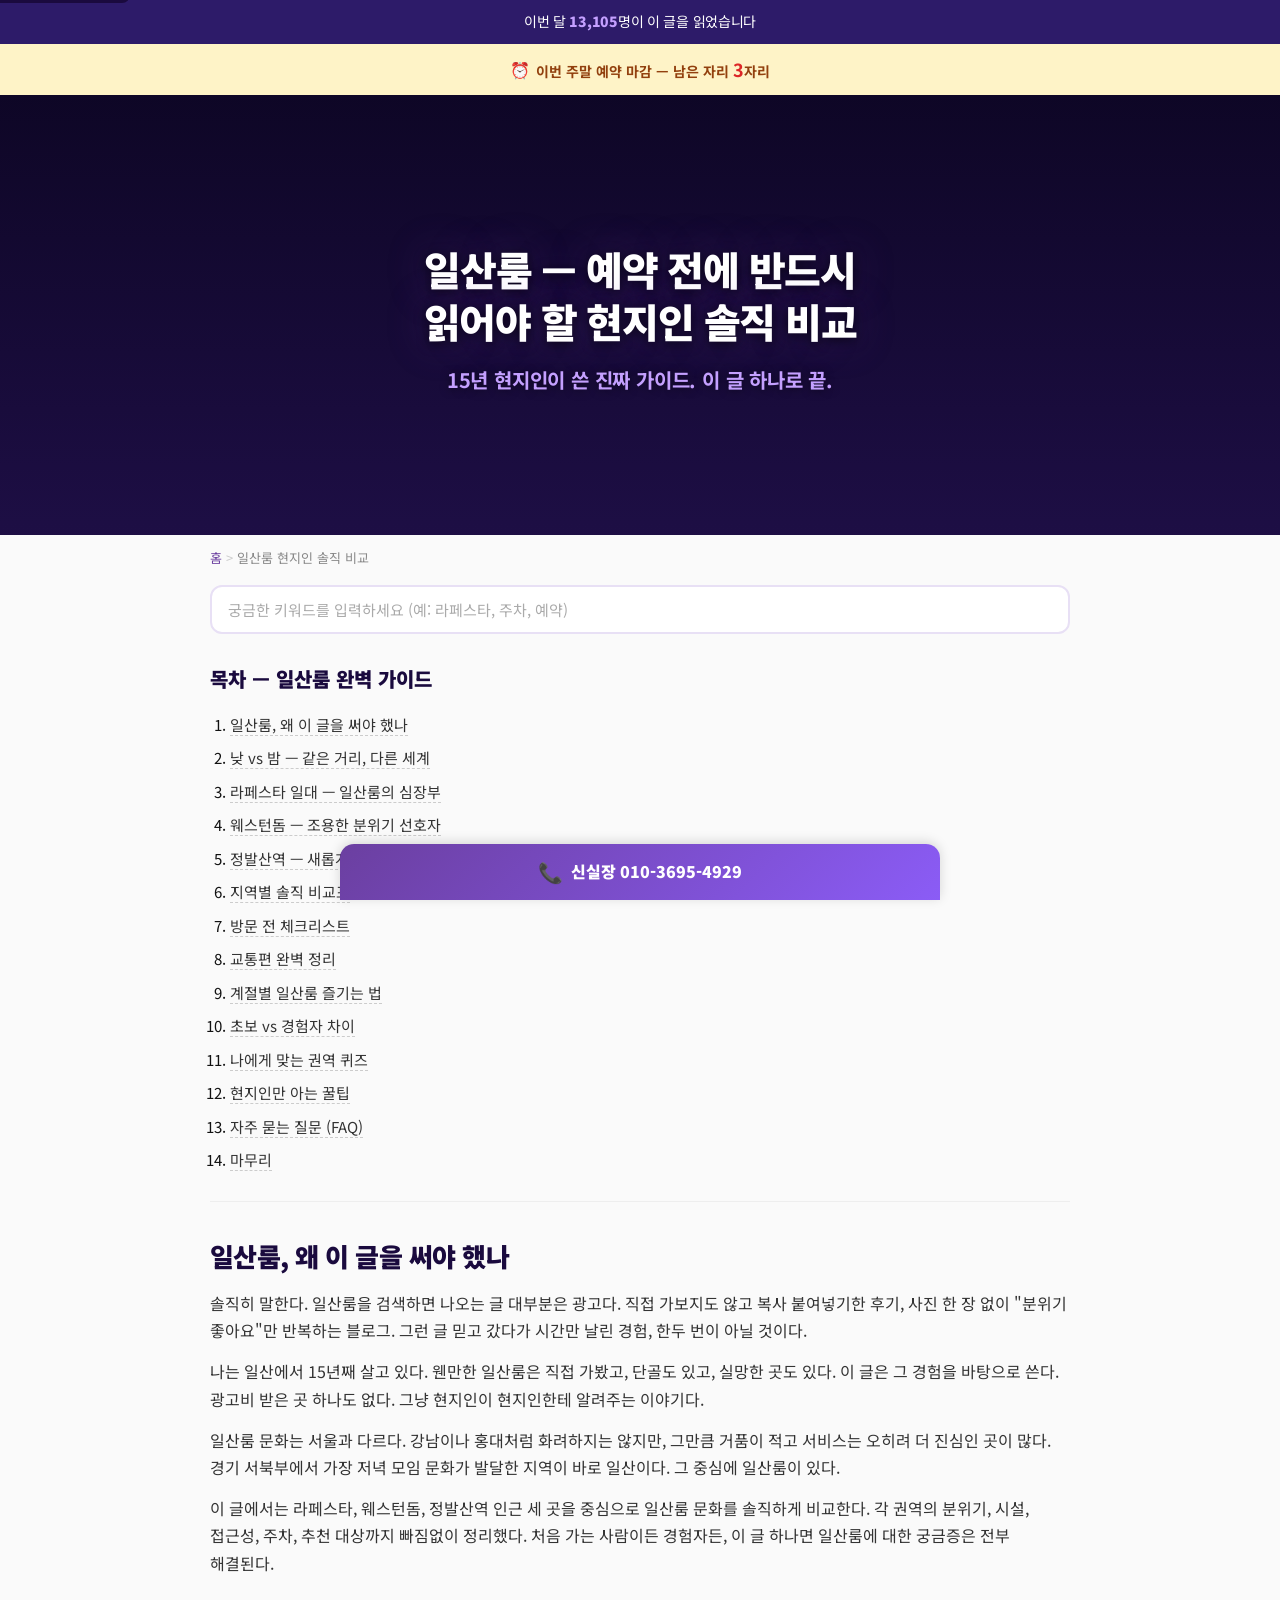
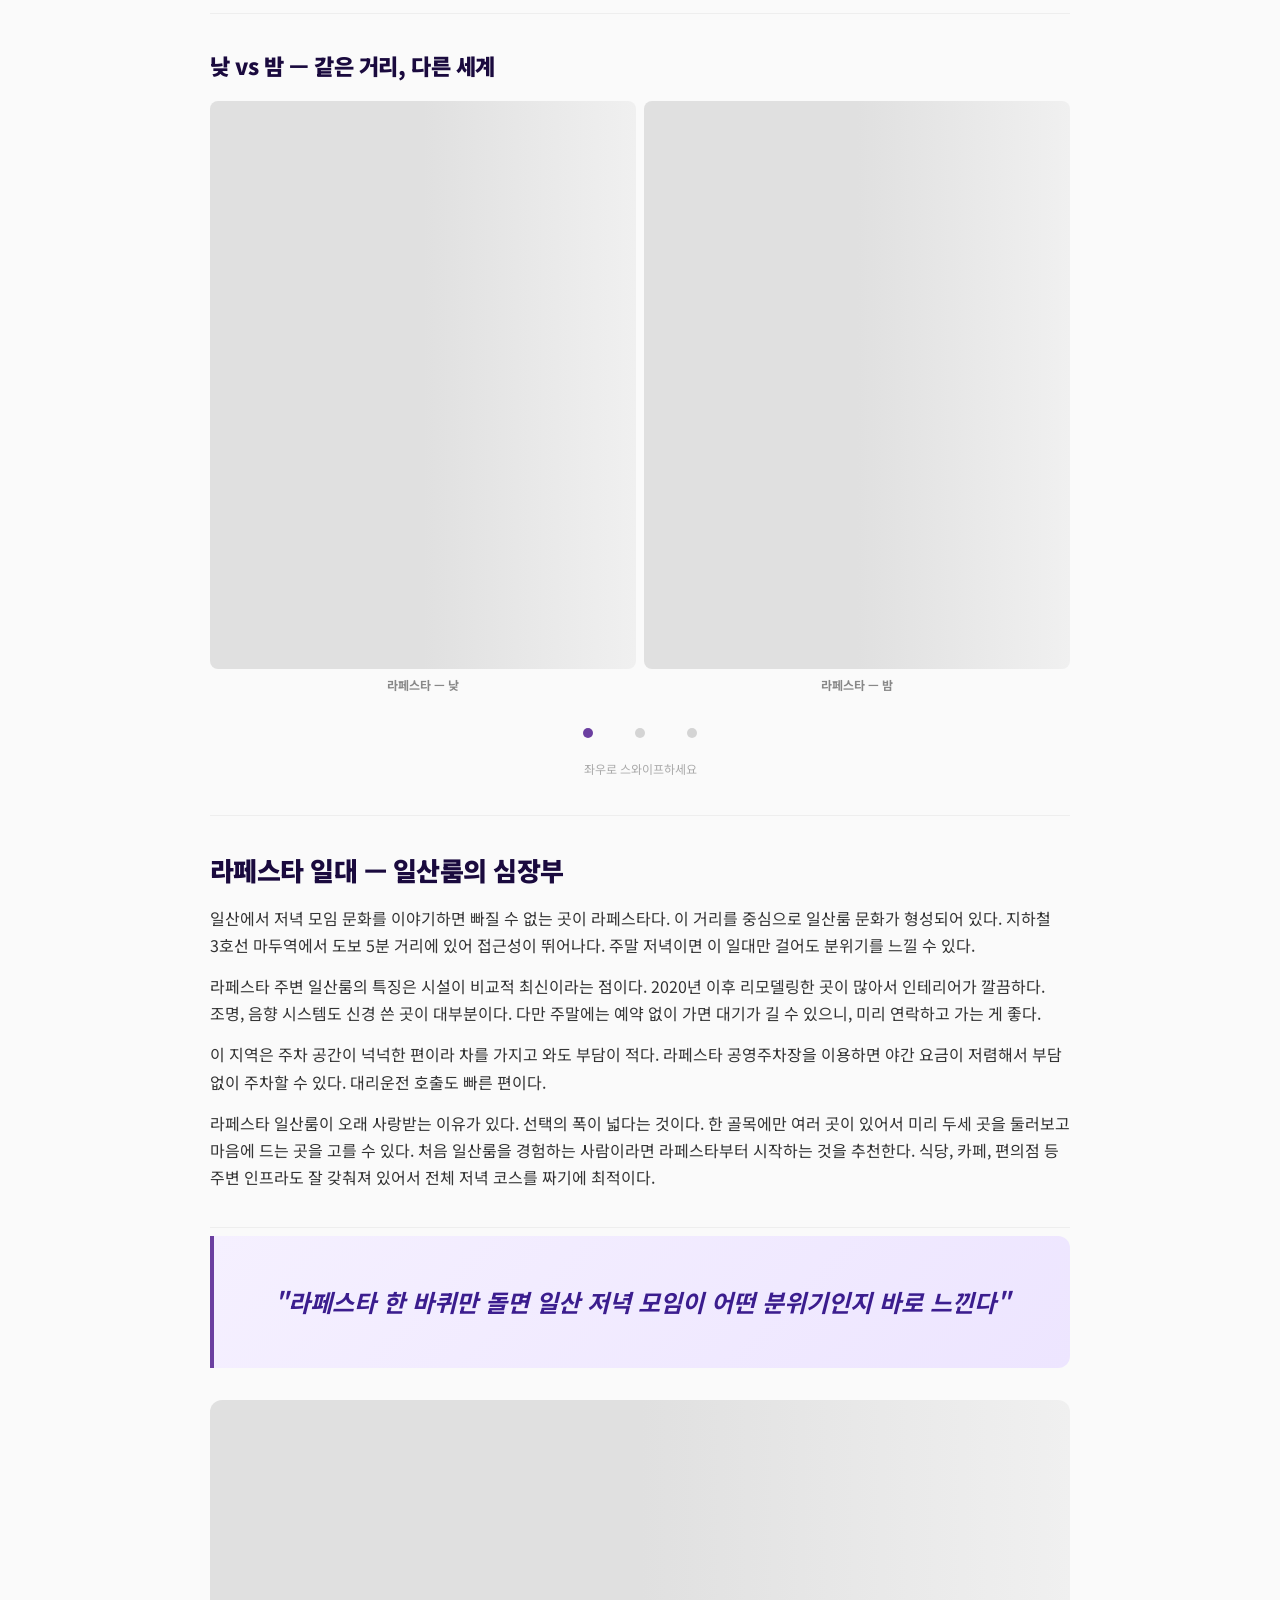
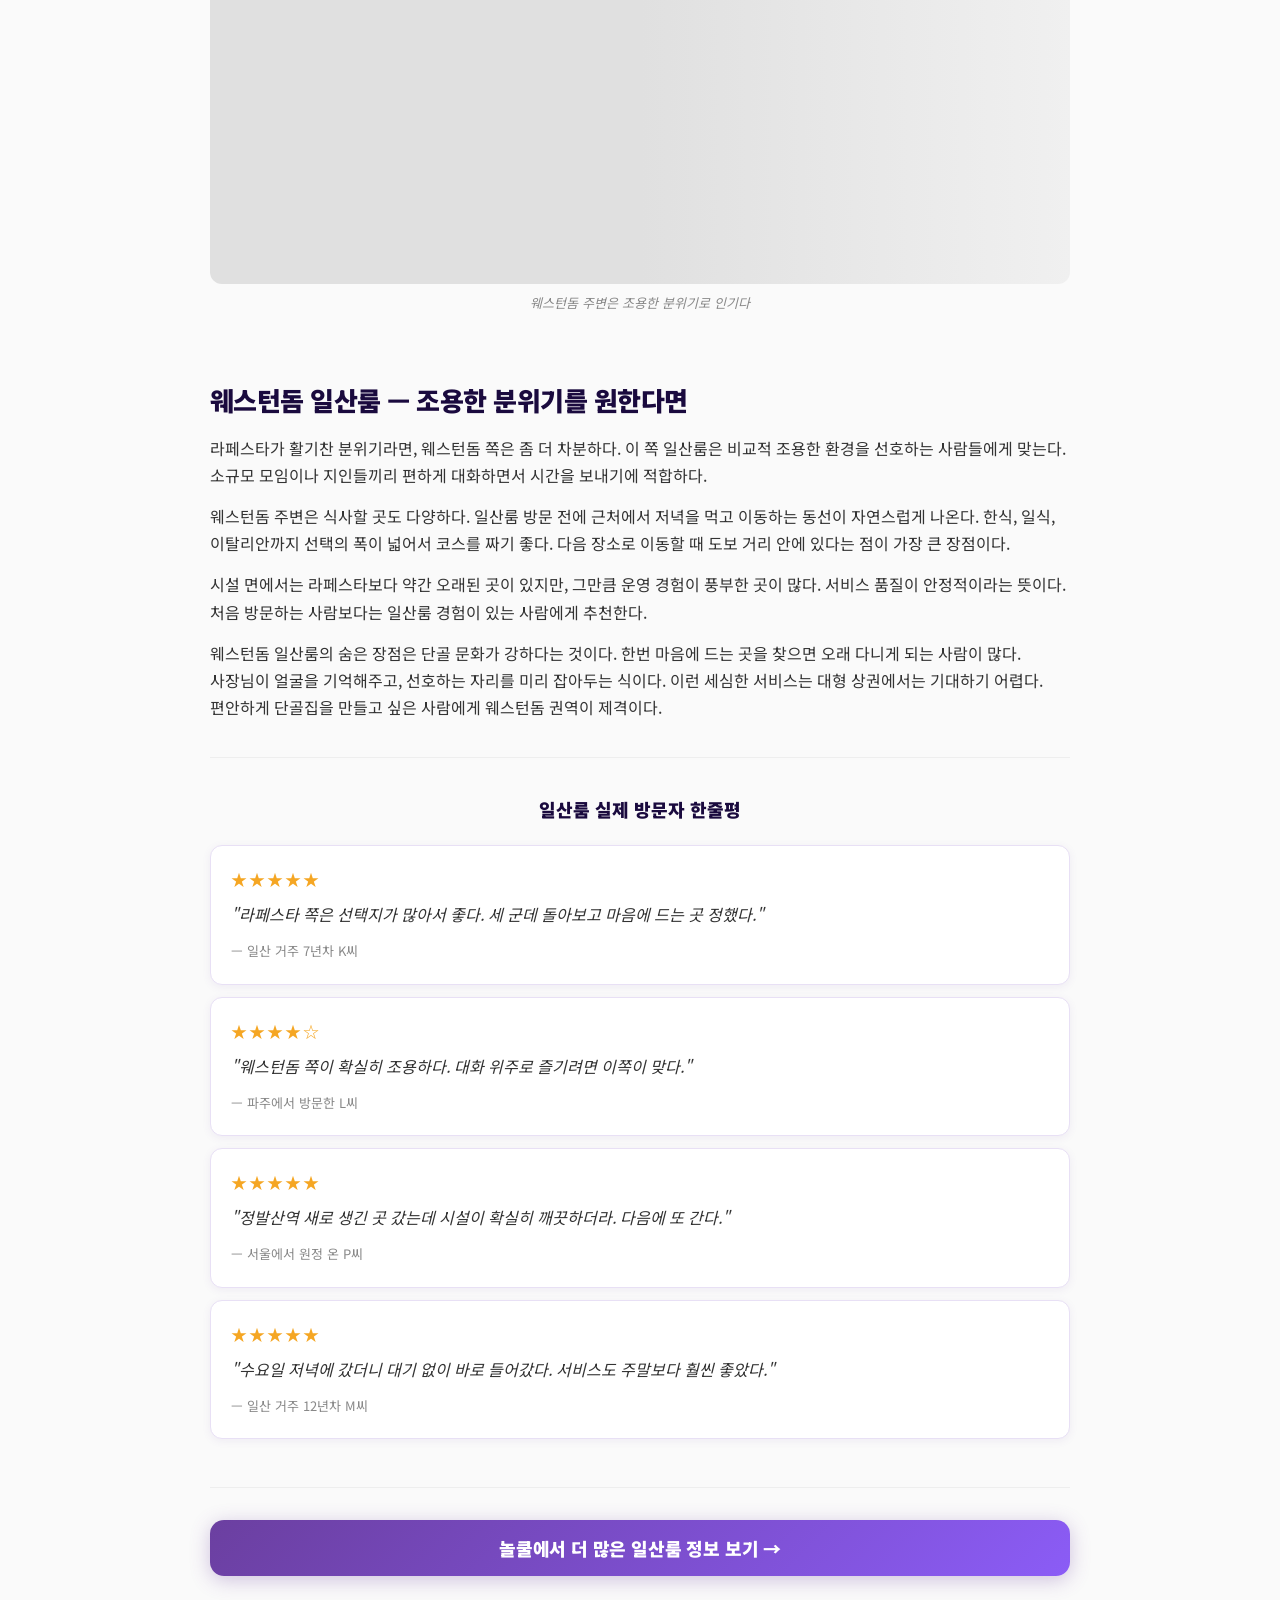
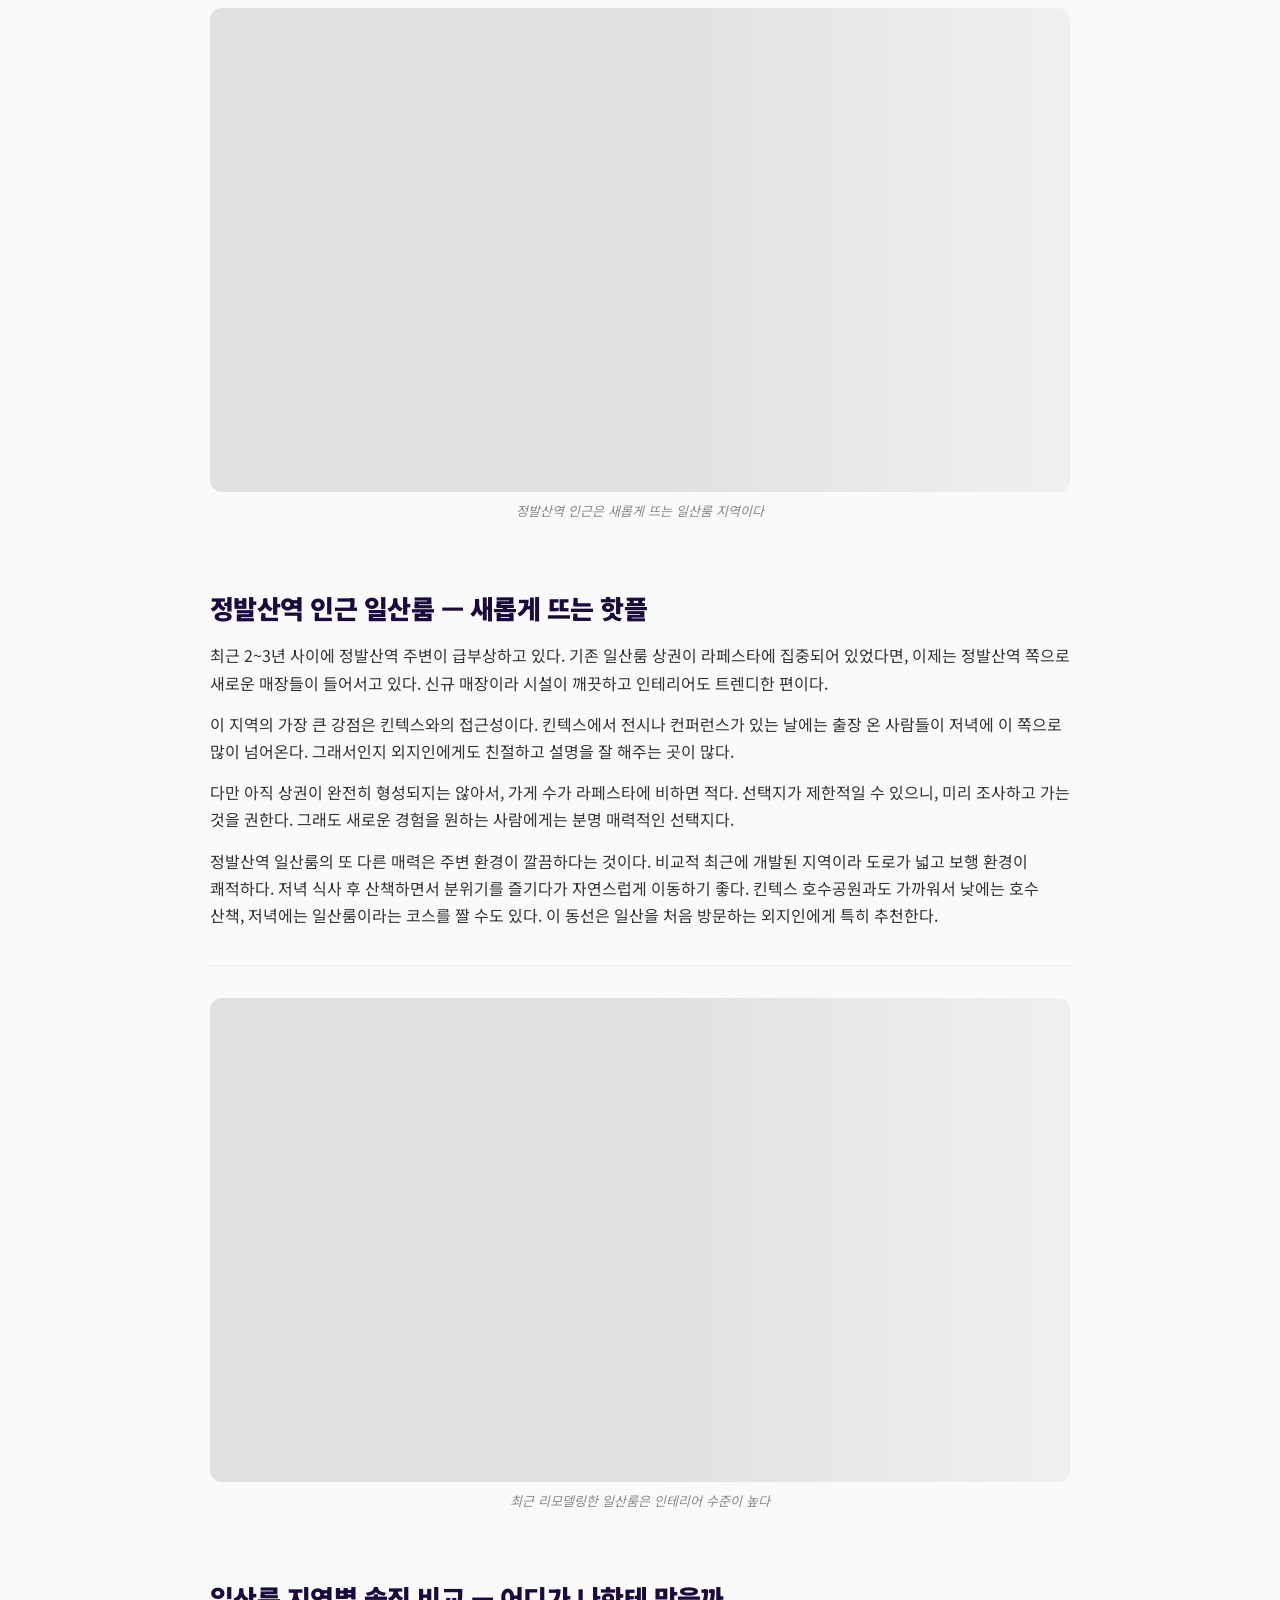
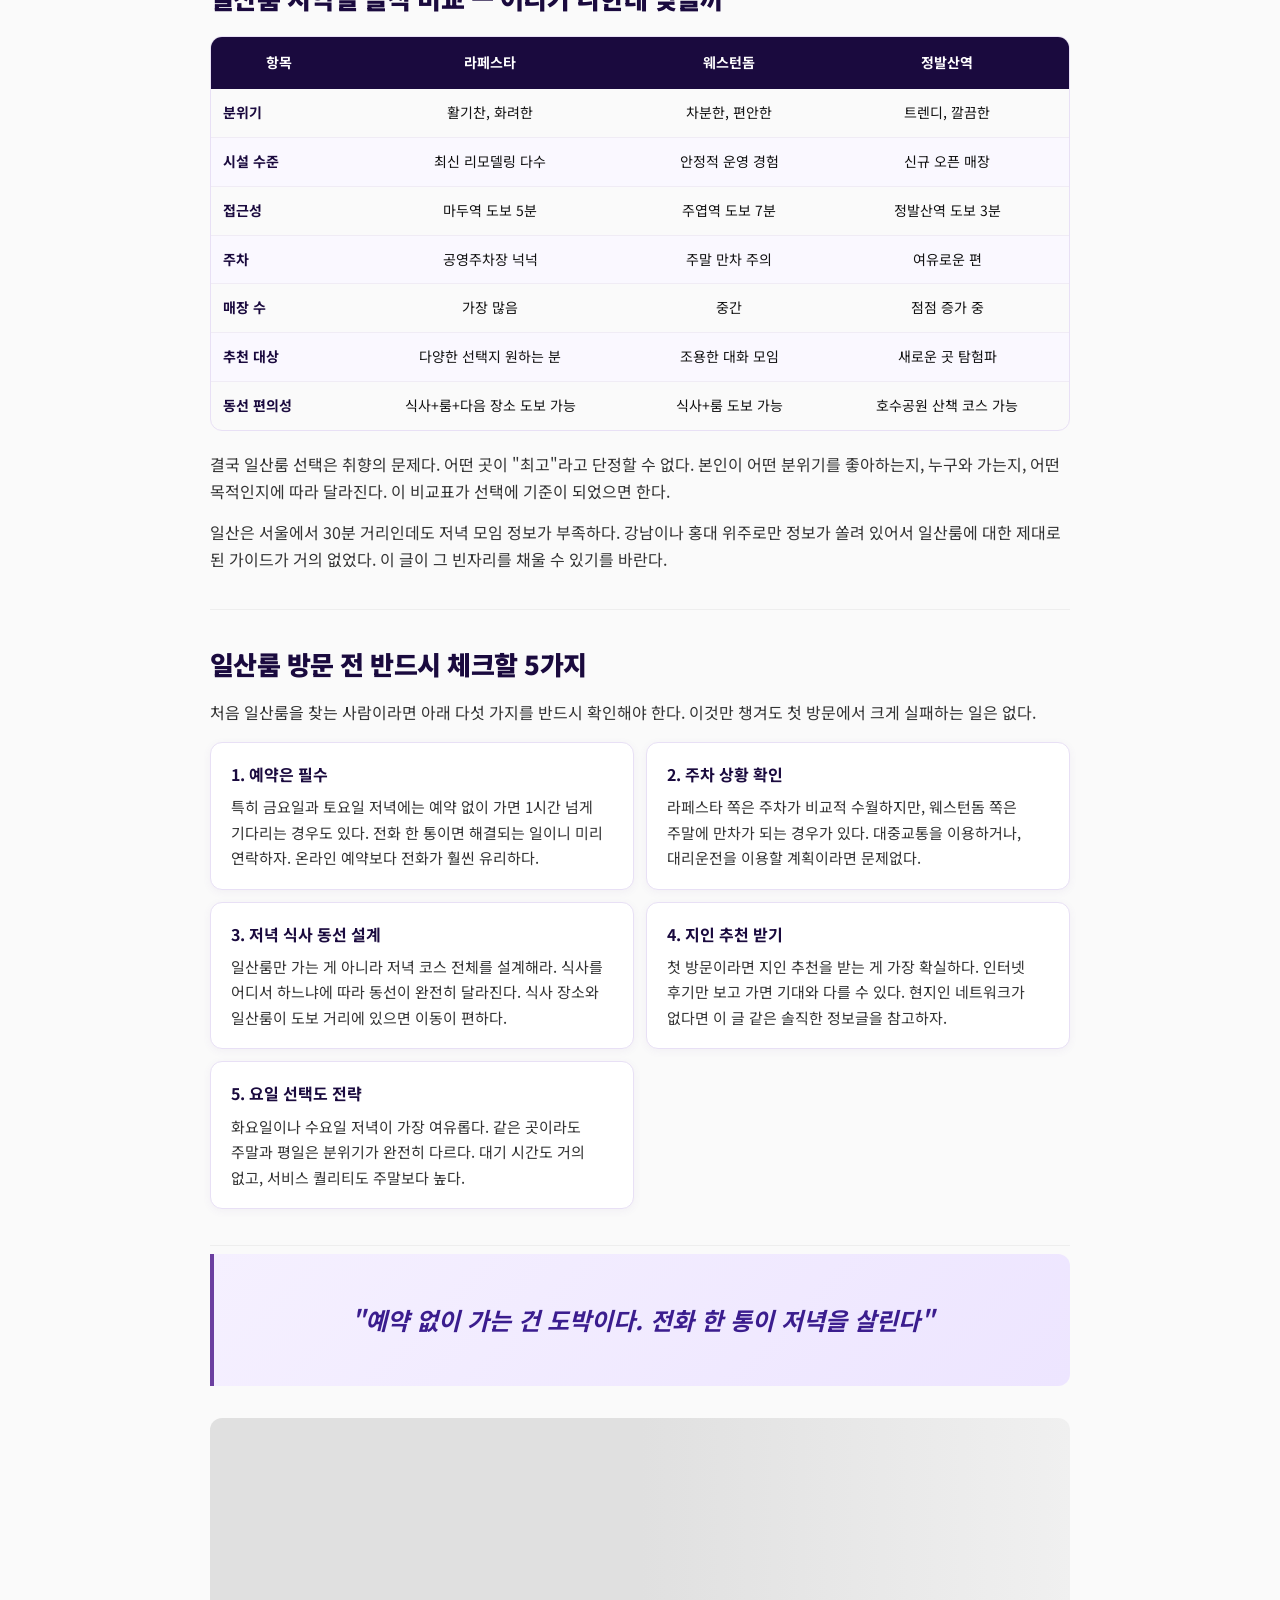
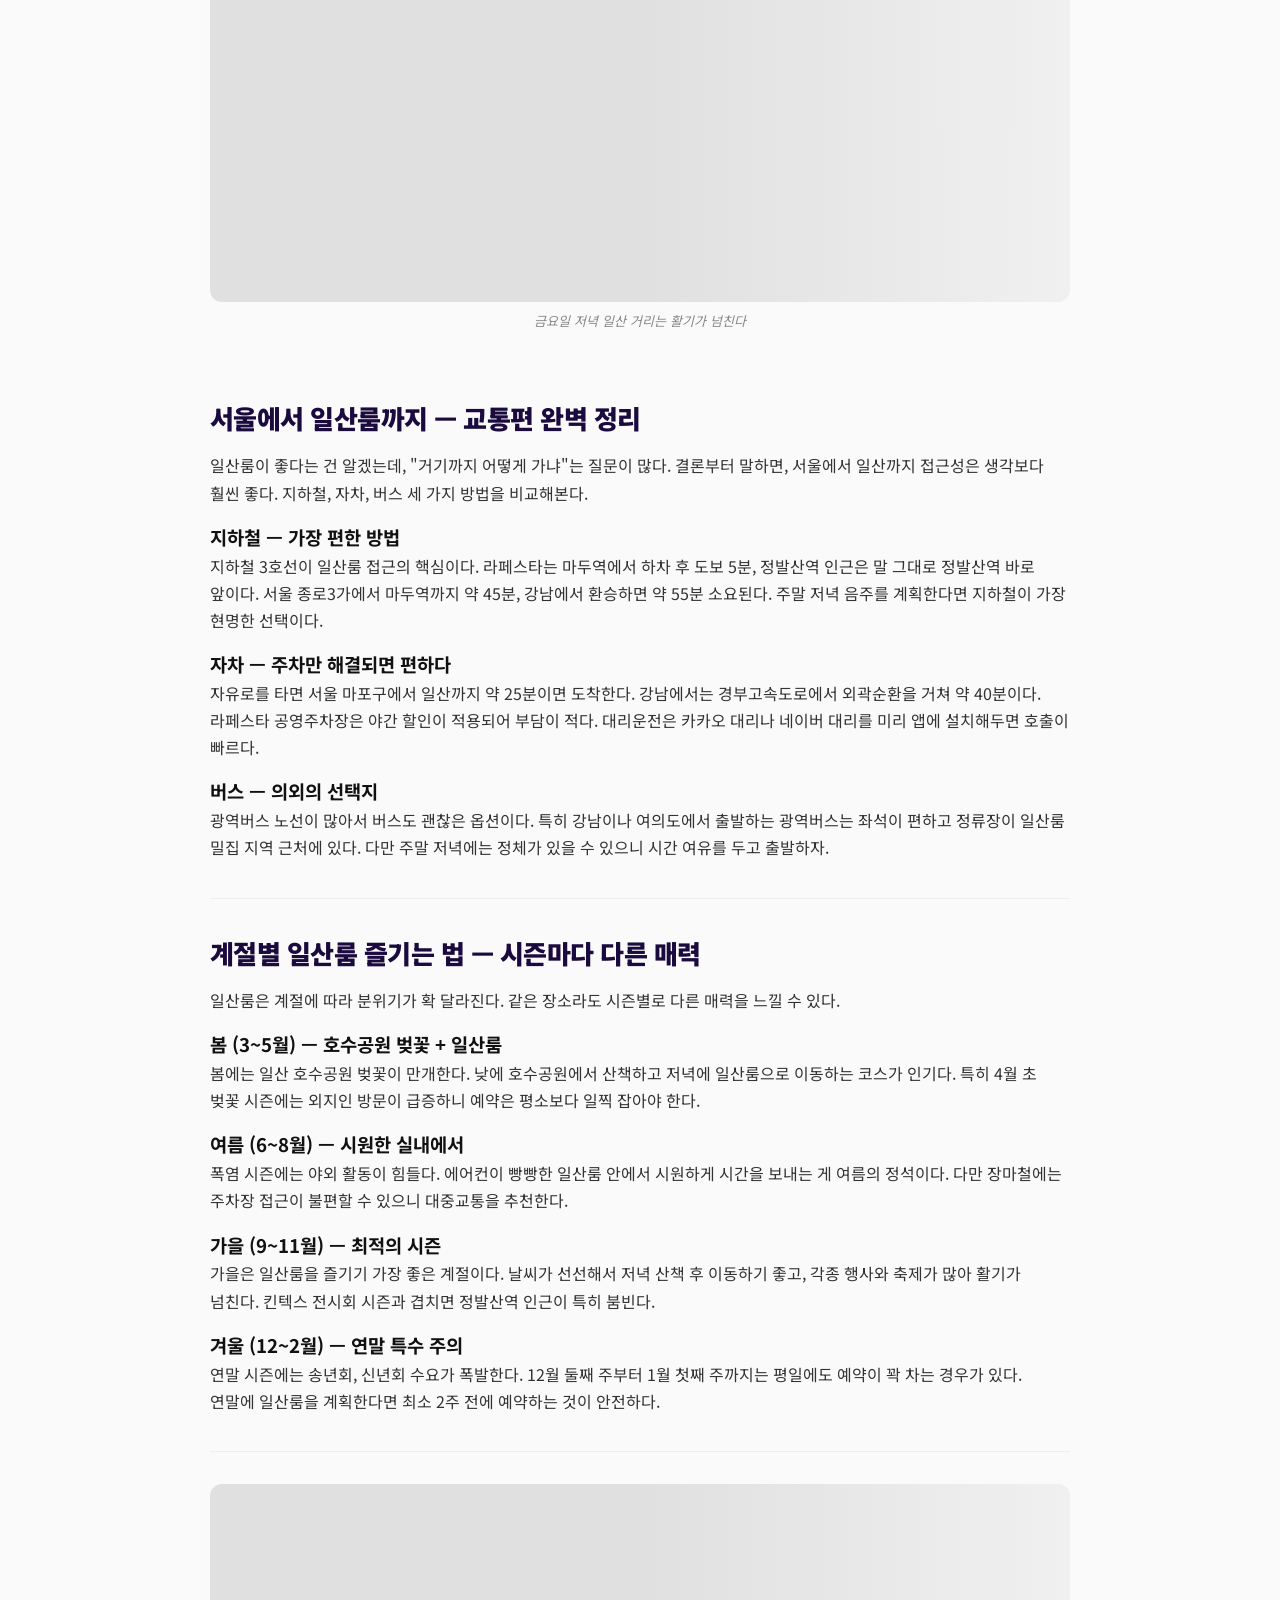
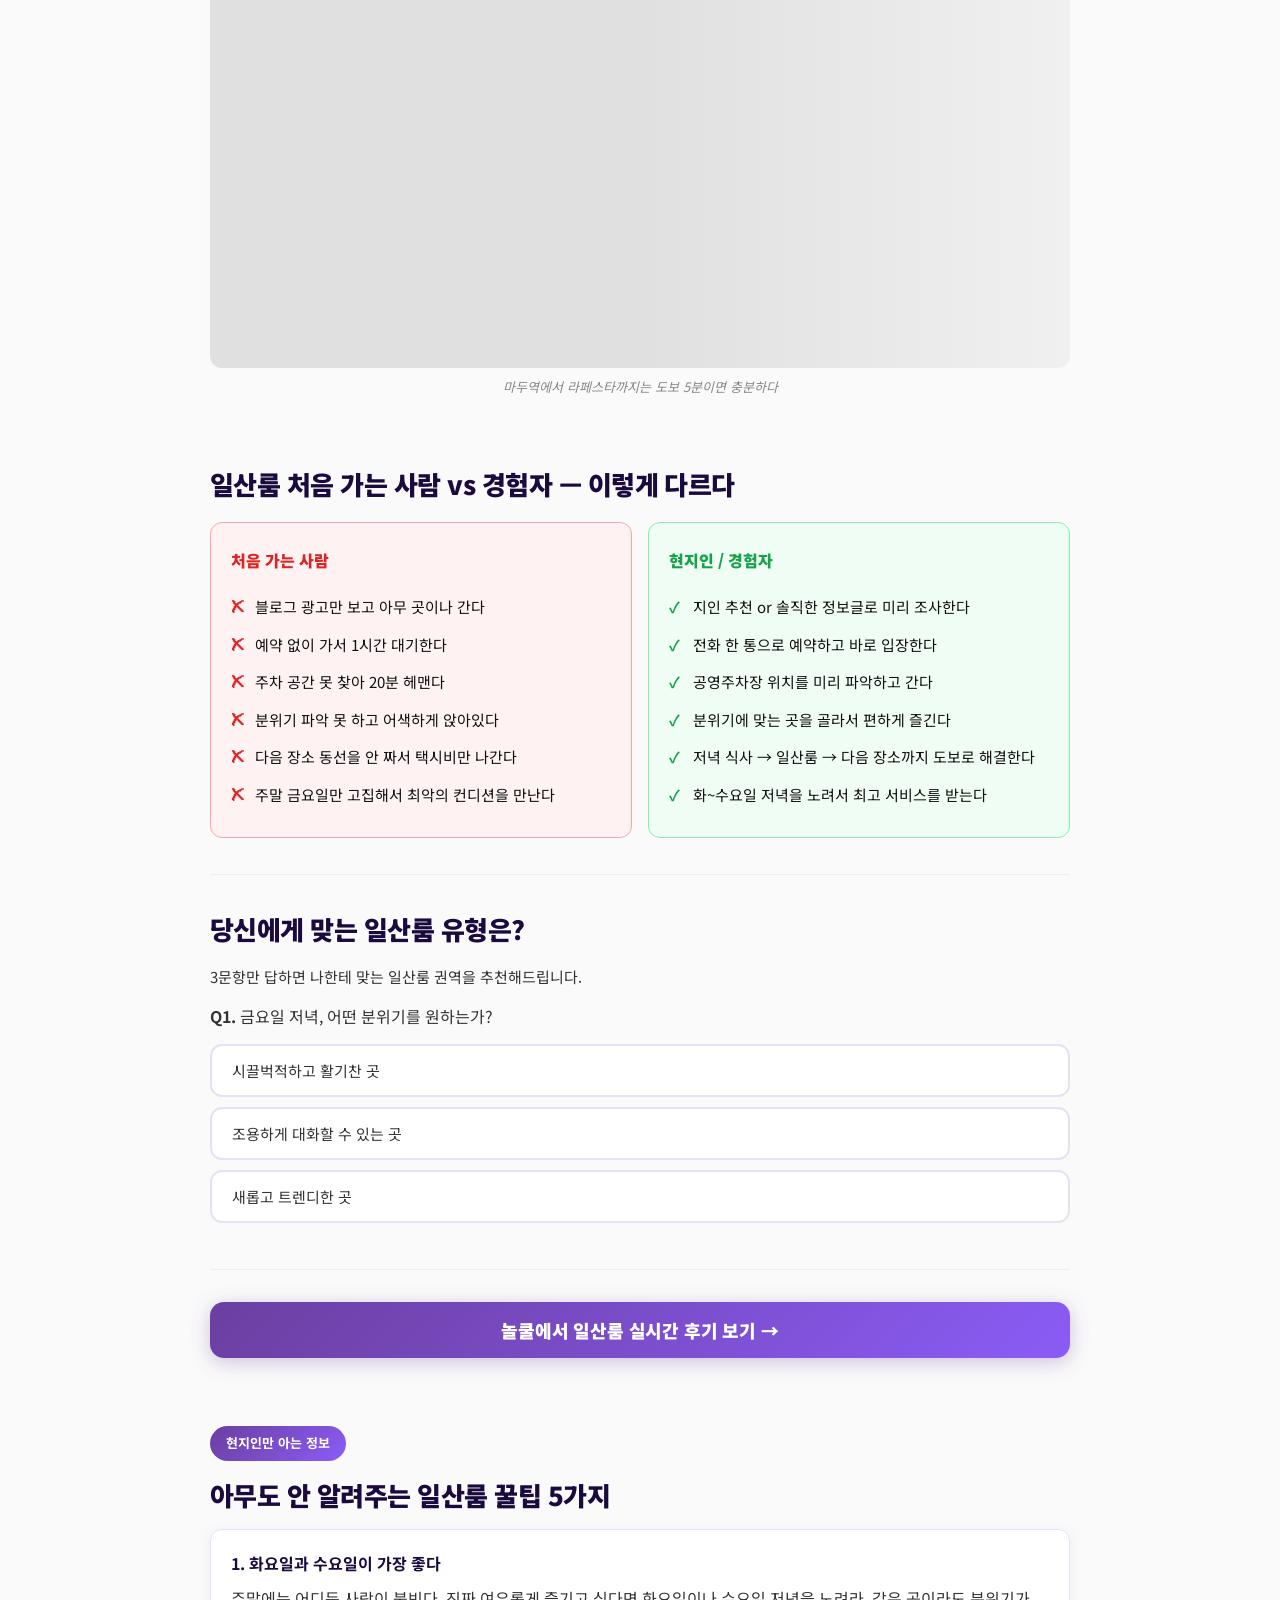
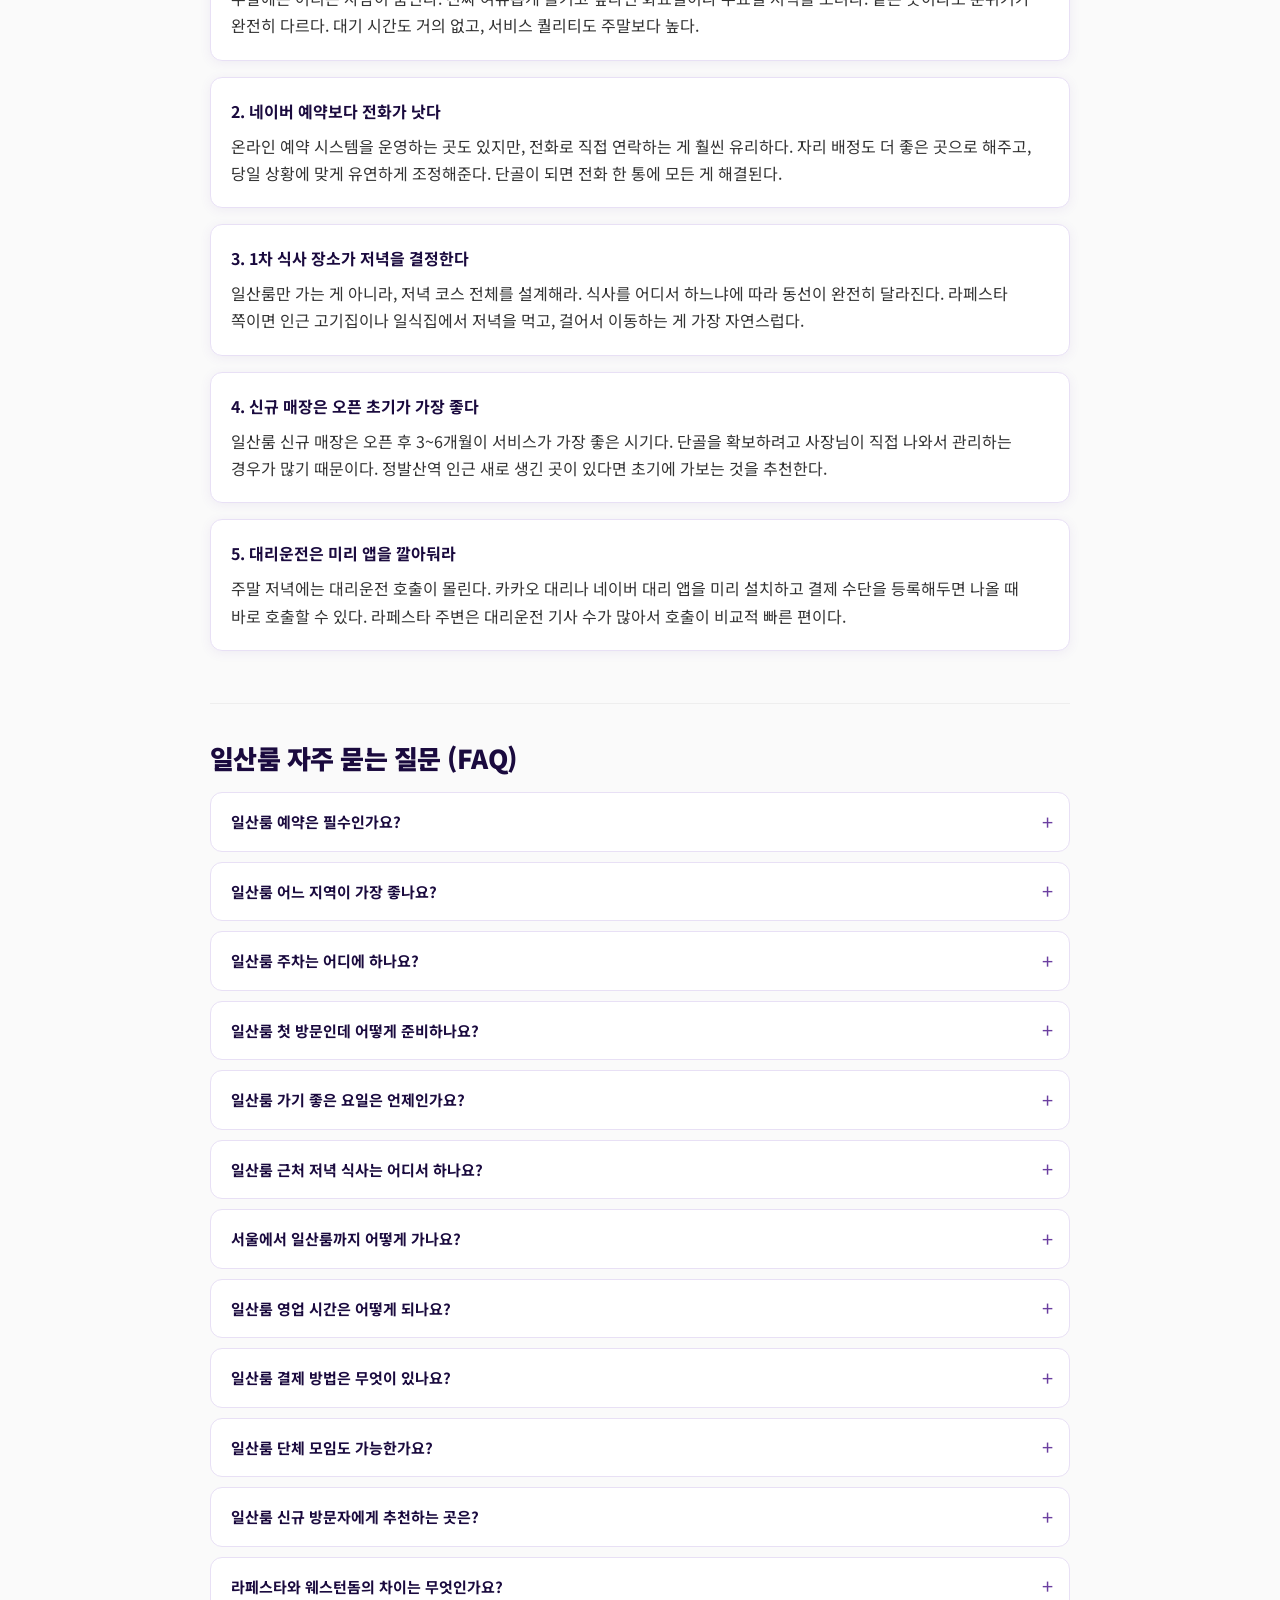
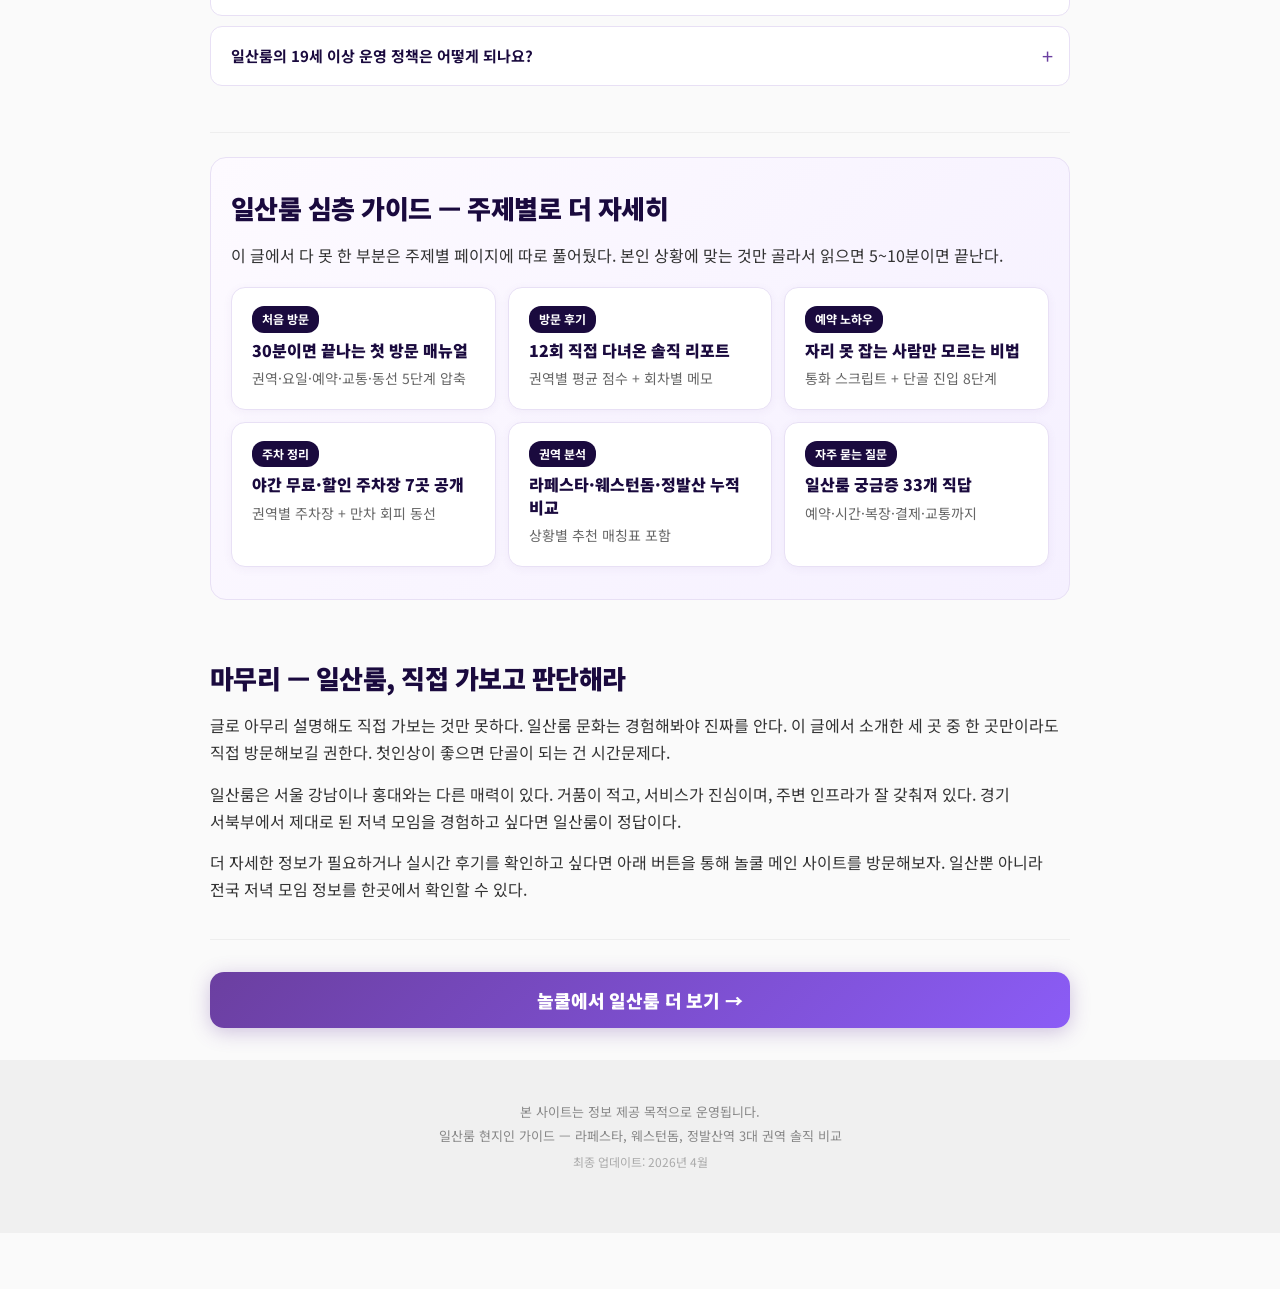
==== commit 31c1b671: "SEO 풀가동: 서브페이지 6개 + 24h 자동화 + UI/UX 강화 - 신규 서브페이지 6개: guide/review/reservation/parking/area/faq   각각" ====
--- a/index.html
+++ b/index.html
@@ -265,6 +265,8 @@
 </head>
 <body>
 
+  <a class="skip-link" href="#main">본문 바로가기</a>
+
   <!-- Social Proof Bar -->
   <div class="social-bar">
     <span class="social-count">이번 달 <strong id="readCount">12,847</strong>명이 이 글을 읽었습니다</span>
@@ -301,7 +303,7 @@
     </div>
   </nav>
 
-  <main class="content">
+  <main class="content" id="main">
 
     <!-- TOC: Table of Contents -->
     <nav class="toc-section" aria-label="목차">
@@ -811,6 +813,44 @@
       </div>
     </section>
 
+    <!-- Related Guides — Internal Linking Power -->
+    <section class="section related-section">
+      <h2>일산룸 심층 가이드 — 주제별로 더 자세히</h2>
+      <p>이 글에서 다 못 한 부분은 주제별 페이지에 따로 풀어뒀다. 본인 상황에 맞는 것만 골라서 읽으면 5~10분이면 끝난다.</p>
+      <div class="related-grid">
+        <a class="related-card" href="/guide/">
+          <span class="related-tag">처음 방문</span>
+          <strong>30분이면 끝나는 첫 방문 매뉴얼</strong>
+          <span class="related-desc">권역·요일·예약·교통·동선 5단계 압축</span>
+        </a>
+        <a class="related-card" href="/review/">
+          <span class="related-tag">방문 후기</span>
+          <strong>12회 직접 다녀온 솔직 리포트</strong>
+          <span class="related-desc">권역별 평균 점수 + 회차별 메모</span>
+        </a>
+        <a class="related-card" href="/reservation/">
+          <span class="related-tag">예약 노하우</span>
+          <strong>자리 못 잡는 사람만 모르는 비법</strong>
+          <span class="related-desc">통화 스크립트 + 단골 진입 8단계</span>
+        </a>
+        <a class="related-card" href="/parking/">
+          <span class="related-tag">주차 정리</span>
+          <strong>야간 무료·할인 주차장 7곳 공개</strong>
+          <span class="related-desc">권역별 주차장 + 만차 회피 동선</span>
+        </a>
+        <a class="related-card" href="/area/">
+          <span class="related-tag">권역 분석</span>
+          <strong>라페스타·웨스턴돔·정발산 누적 비교</strong>
+          <span class="related-desc">상황별 추천 매칭표 포함</span>
+        </a>
+        <a class="related-card" href="/faq/">
+          <span class="related-tag">자주 묻는 질문</span>
+          <strong>일산룸 궁금증 33개 직답</strong>
+          <span class="related-desc">예약·시간·복장·결제·교통까지</span>
+        </a>
+      </div>
+    </section>
+
     <!-- Final Section -->
     <section class="section" id="closing">
       <h2>마무리 — 일산룸, 직접 가보고 판단해라</h2>
--- a/style.css
+++ b/style.css
@@ -1075,3 +1075,232 @@
     max-width: 900px;
   }
 }
+
+/* === Skip Link (a11y) === */
+.skip-link {
+  position: absolute;
+  top: -44px;
+  left: 0;
+  background: #1a0a3e;
+  color: #fff;
+  padding: 10px 18px;
+  font-weight: 700;
+  text-decoration: none;
+  z-index: 99999;
+  border-radius: 0 0 8px 0;
+}
+.skip-link:focus {
+  top: 0;
+}
+
+/* === Focus-visible (a11y) === */
+:focus-visible {
+  outline: 3px solid #8b5cf6;
+  outline-offset: 2px;
+  border-radius: 4px;
+}
+
+/* === Related Guides Grid === */
+.related-section {
+  background: linear-gradient(135deg, #fdfaff 0%, #f5f0ff 100%);
+  border-radius: 16px;
+  padding: 32px 20px;
+  margin: 24px 0;
+  border: 1px solid #e8e0f5;
+}
+.related-grid {
+  display: grid;
+  grid-template-columns: 1fr;
+  gap: 12px;
+  margin-top: 18px;
+}
+.related-card {
+  display: flex;
+  flex-direction: column;
+  gap: 6px;
+  background: #fff;
+  border: 1px solid #e8e0f5;
+  border-radius: 14px;
+  padding: 18px 20px;
+  text-decoration: none;
+  color: inherit;
+  min-height: 44px;
+  box-shadow: 0 2px 10px rgba(107, 63, 160, 0.06);
+  transition: transform 0.2s ease, box-shadow 0.2s ease, border-color 0.2s ease;
+  -webkit-tap-highlight-color: transparent;
+}
+.related-card:hover {
+  transform: translateY(-2px);
+  box-shadow: 0 6px 22px rgba(107, 63, 160, 0.18);
+  border-color: #c4a0ff;
+}
+.related-tag {
+  display: inline-block;
+  align-self: flex-start;
+  background: #1a0a3e;
+  color: #fff;
+  padding: 3px 10px;
+  border-radius: 12px;
+  font-size: 0.75rem;
+  font-weight: 700;
+}
+.related-card strong {
+  font-size: 1rem;
+  font-weight: 900;
+  color: #1a0a3e;
+  line-height: 1.4;
+  word-break: keep-all;
+}
+.related-desc {
+  font-size: 0.875rem;
+  color: #666;
+  word-break: keep-all;
+}
+@media (min-width: 768px) {
+  .related-grid {
+    grid-template-columns: 1fr 1fr;
+  }
+}
+@media (min-width: 1200px) {
+  .related-grid {
+    grid-template-columns: 1fr 1fr 1fr;
+  }
+}
+
+/* === Reduced Motion (a11y) === */
+@media (prefers-reduced-motion: reduce) {
+  *, *::before, *::after {
+    animation-duration: 0.01ms !important;
+    animation-iteration-count: 1 !important;
+    transition-duration: 0.01ms !important;
+    scroll-behavior: auto !important;
+  }
+  .img-skeleton {
+    animation: none;
+  }
+}
+
+/* === Dark Color Scheme === */
+@media (prefers-color-scheme: dark) {
+  body {
+    background: #0f0820;
+    color: #e8e0f5;
+  }
+  .section p, .section ul li, .checklist-item p, .secret-item p,
+  .review-card p, .ba-card li, .quiz-q, .faq-answer p,
+  .related-desc {
+    color: #d8cee8;
+  }
+  .section, .toc-section, .gallery-section, .review-highlights,
+  .quiz-section, .secret-section, .faq-section, .before-after {
+    border-bottom-color: #2a1e4e;
+  }
+  .section h2, .toc-section h2, .gallery-section h2, .related-card strong,
+  .secret-item strong, .checklist-item strong, .review-highlights h3,
+  .faq-question, .exit-title, .quiz-result-title, .related-tag {
+    color: #c4a0ff;
+  }
+  .related-tag {
+    background: #2a1e4e;
+  }
+  .checklist-item, .secret-item, .review-card, .faq-item, .quiz-option,
+  .related-card, .exit-popup-inner, .related-section {
+    background: #1a1133;
+    border-color: #2d2055;
+  }
+  .footer {
+    background: #1a1133;
+    color: #888;
+  }
+  .pull-quote {
+    background: linear-gradient(135deg, #1f1342 0%, #2a1e54 100%);
+    color: #d8c5f5;
+    border-left-color: #8b5cf6;
+  }
+  .ba-before {
+    background: #2a1e1e;
+    border-color: #5a2828;
+  }
+  .ba-after {
+    background: #1e2a1e;
+    border-color: #285a28;
+  }
+  .comparison-table tbody tr:nth-child(even) {
+    background: #1f1342;
+  }
+  .comparison-table td {
+    border-bottom-color: #2a1e54;
+  }
+  .row-label {
+    color: #c4a0ff;
+  }
+  .search-input {
+    background: #1a1133;
+    color: #e8e0f5;
+    border-color: #2d2055;
+  }
+  .countdown-bar {
+    background: #3a2810;
+    color: #fbbf24;
+  }
+}
+
+/* === High Contrast === */
+@media (prefers-contrast: more) {
+  body {
+    color: #000;
+  }
+  .section p, .checklist-item p, .secret-item p, .review-card p,
+  .faq-answer p {
+    color: #000;
+  }
+  .related-card, .checklist-item, .secret-item, .review-card, .faq-item {
+    border-width: 2px;
+  }
+}
+
+/* === Print Stylesheet === */
+@media print {
+  body {
+    background: #fff;
+    color: #000;
+    padding-bottom: 0;
+    font-size: 11pt;
+    line-height: 1.5;
+  }
+  .social-bar, .countdown-bar, .cta-button, .fixed-bottom-bar,
+  .exit-popup, .search-wrap, .gallery-section, .quiz-section,
+  .hero::before {
+    display: none !important;
+  }
+  .hero {
+    min-height: auto;
+    background: none !important;
+    color: #000;
+    padding: 16px 0;
+  }
+  .hero h1, .hero-sub {
+    color: #000;
+    text-shadow: none;
+  }
+  .section, .related-section {
+    page-break-inside: avoid;
+    border: none;
+    padding: 12px 0;
+  }
+  .photo-section, .img-skeleton {
+    page-break-inside: avoid;
+  }
+  a {
+    color: #000;
+    text-decoration: underline;
+  }
+  a[href^="http"]::after {
+    content: " (" attr(href) ")";
+    font-size: 9pt;
+    color: #555;
+  }
+  a[href^="tel:"]::after {
+    content: "";
+  }
+}
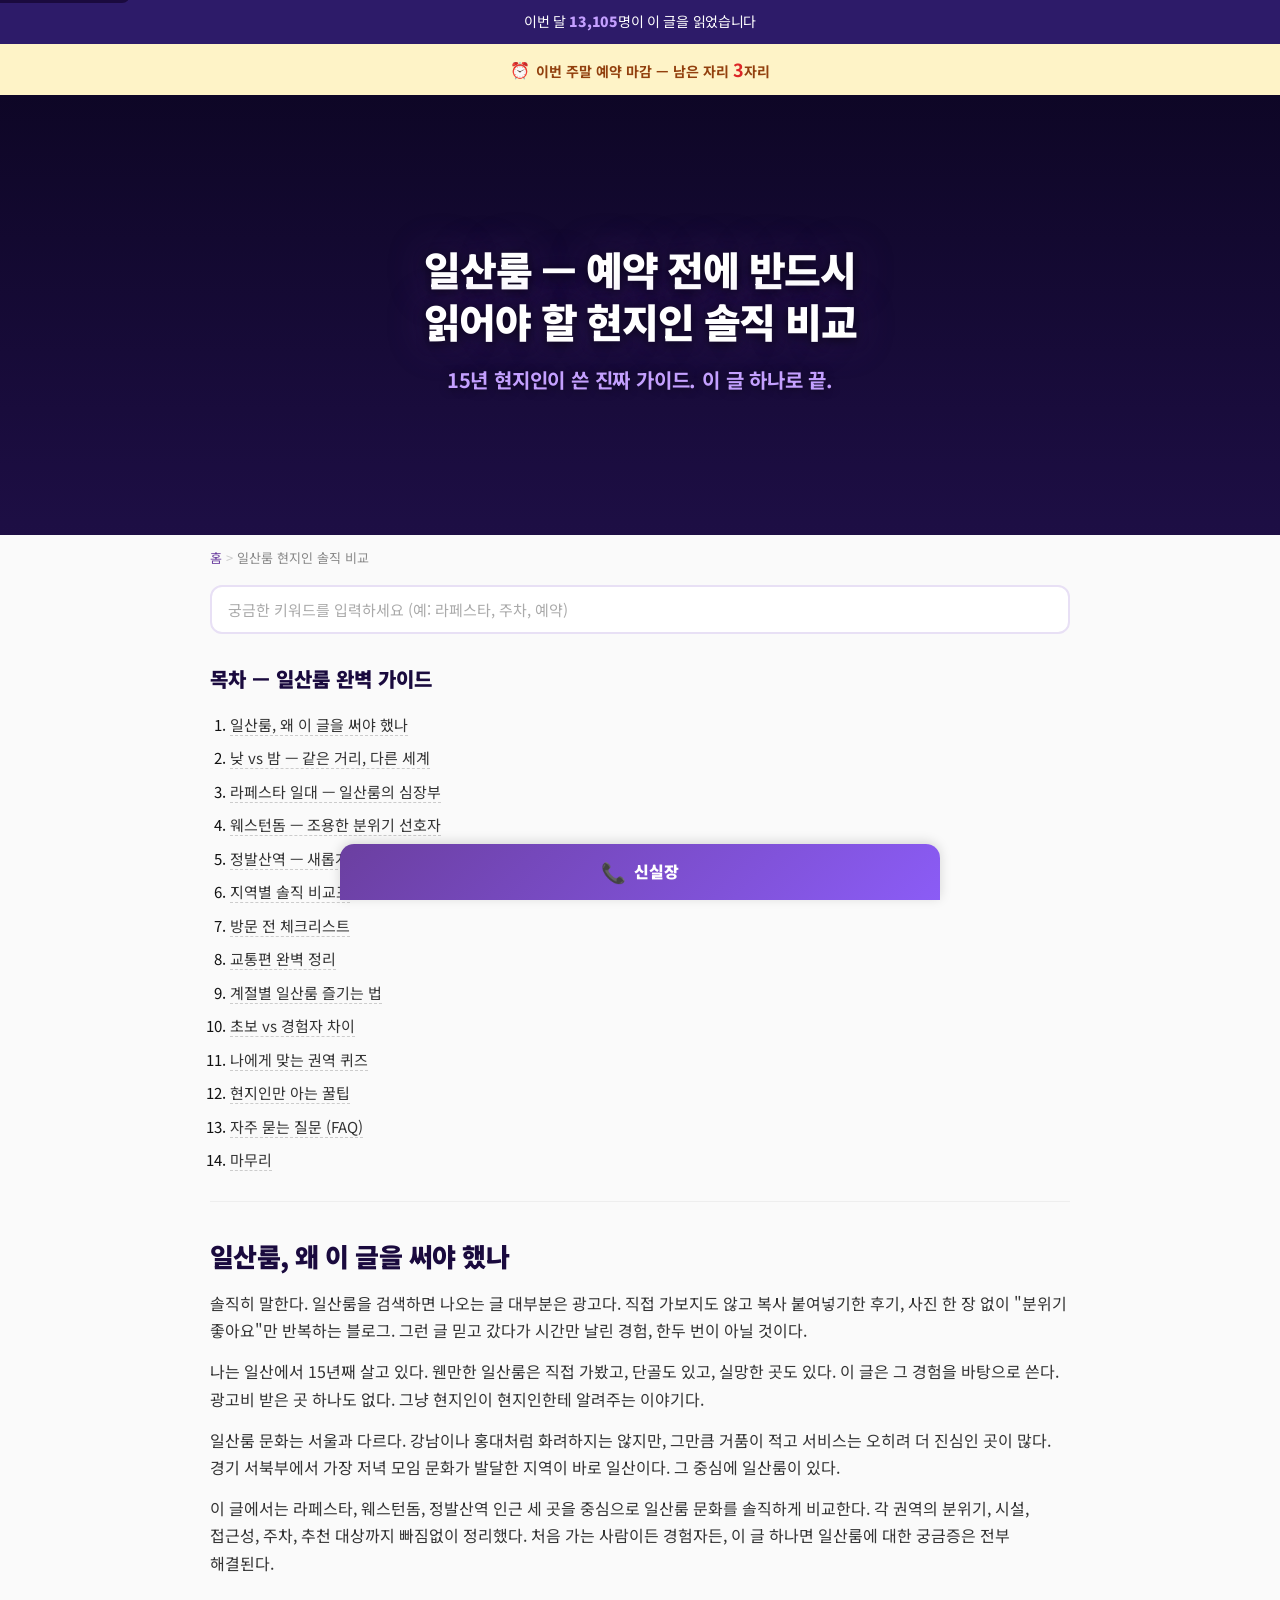
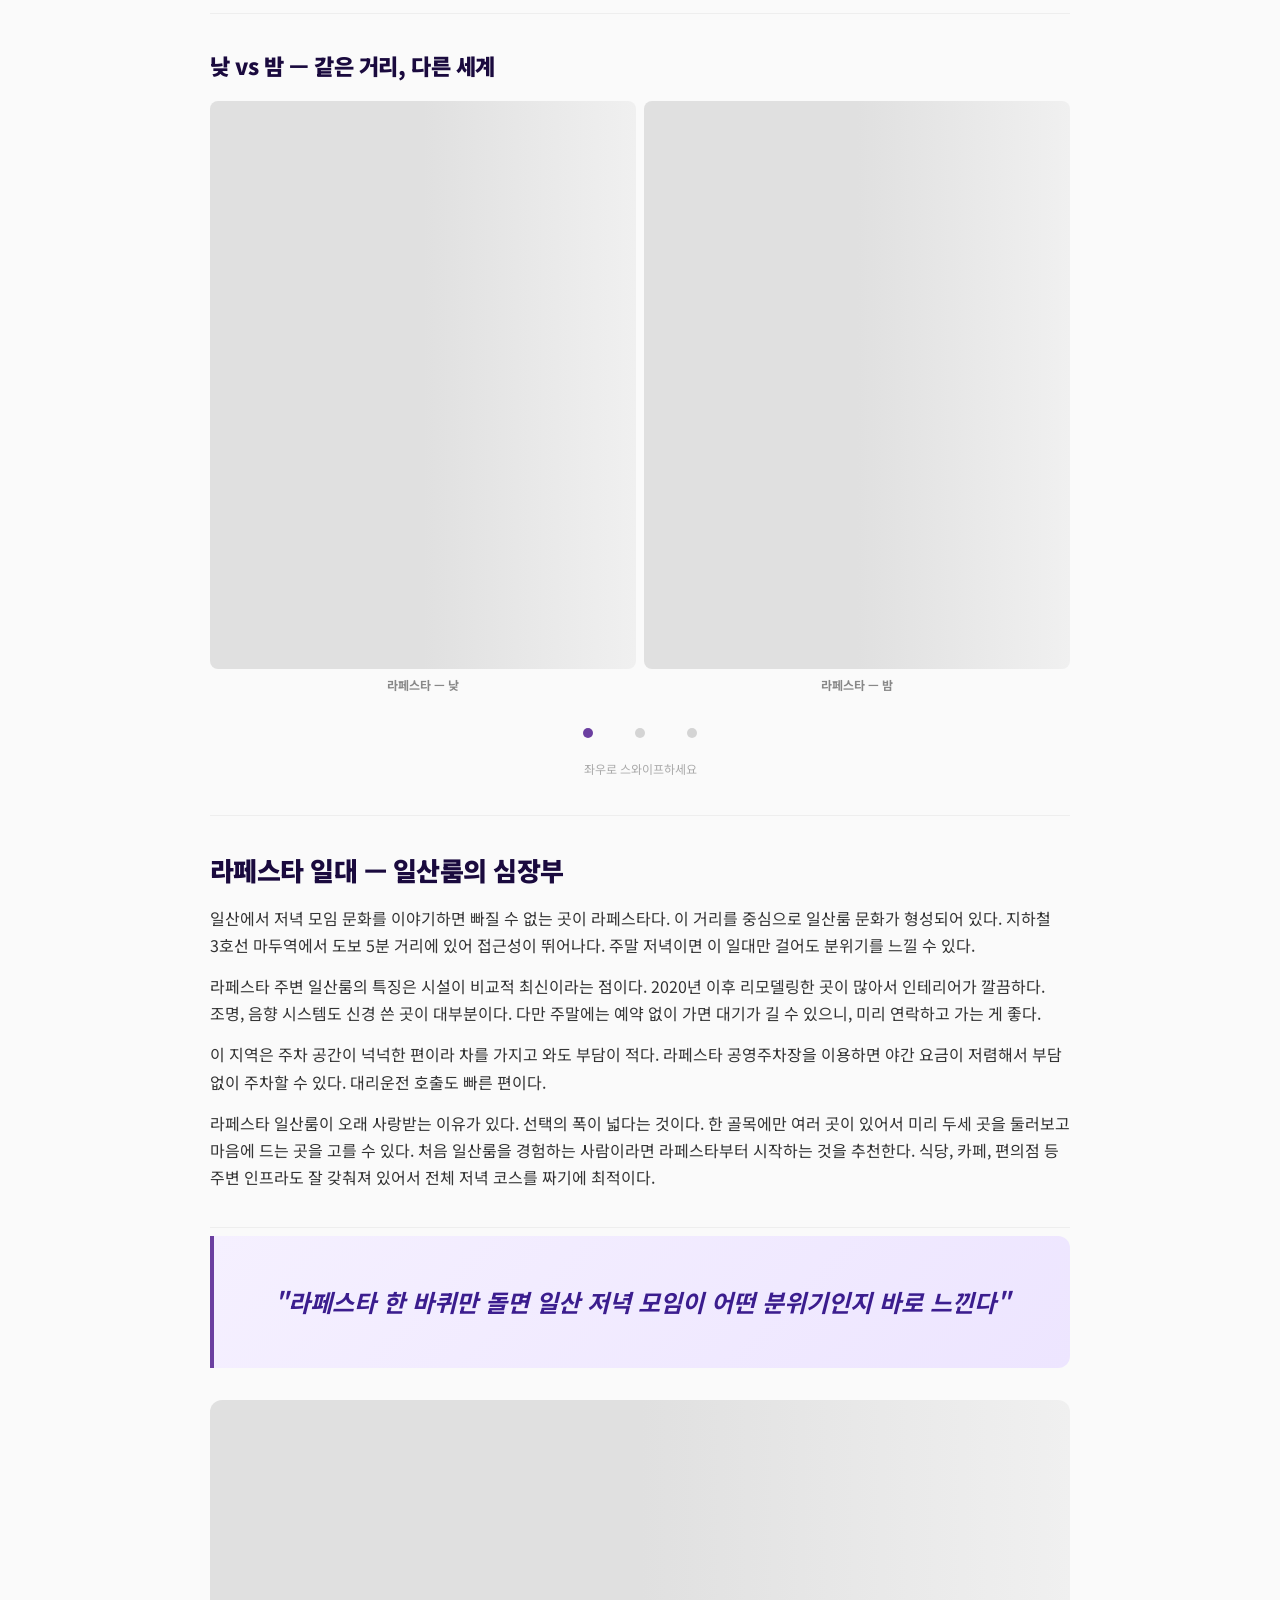
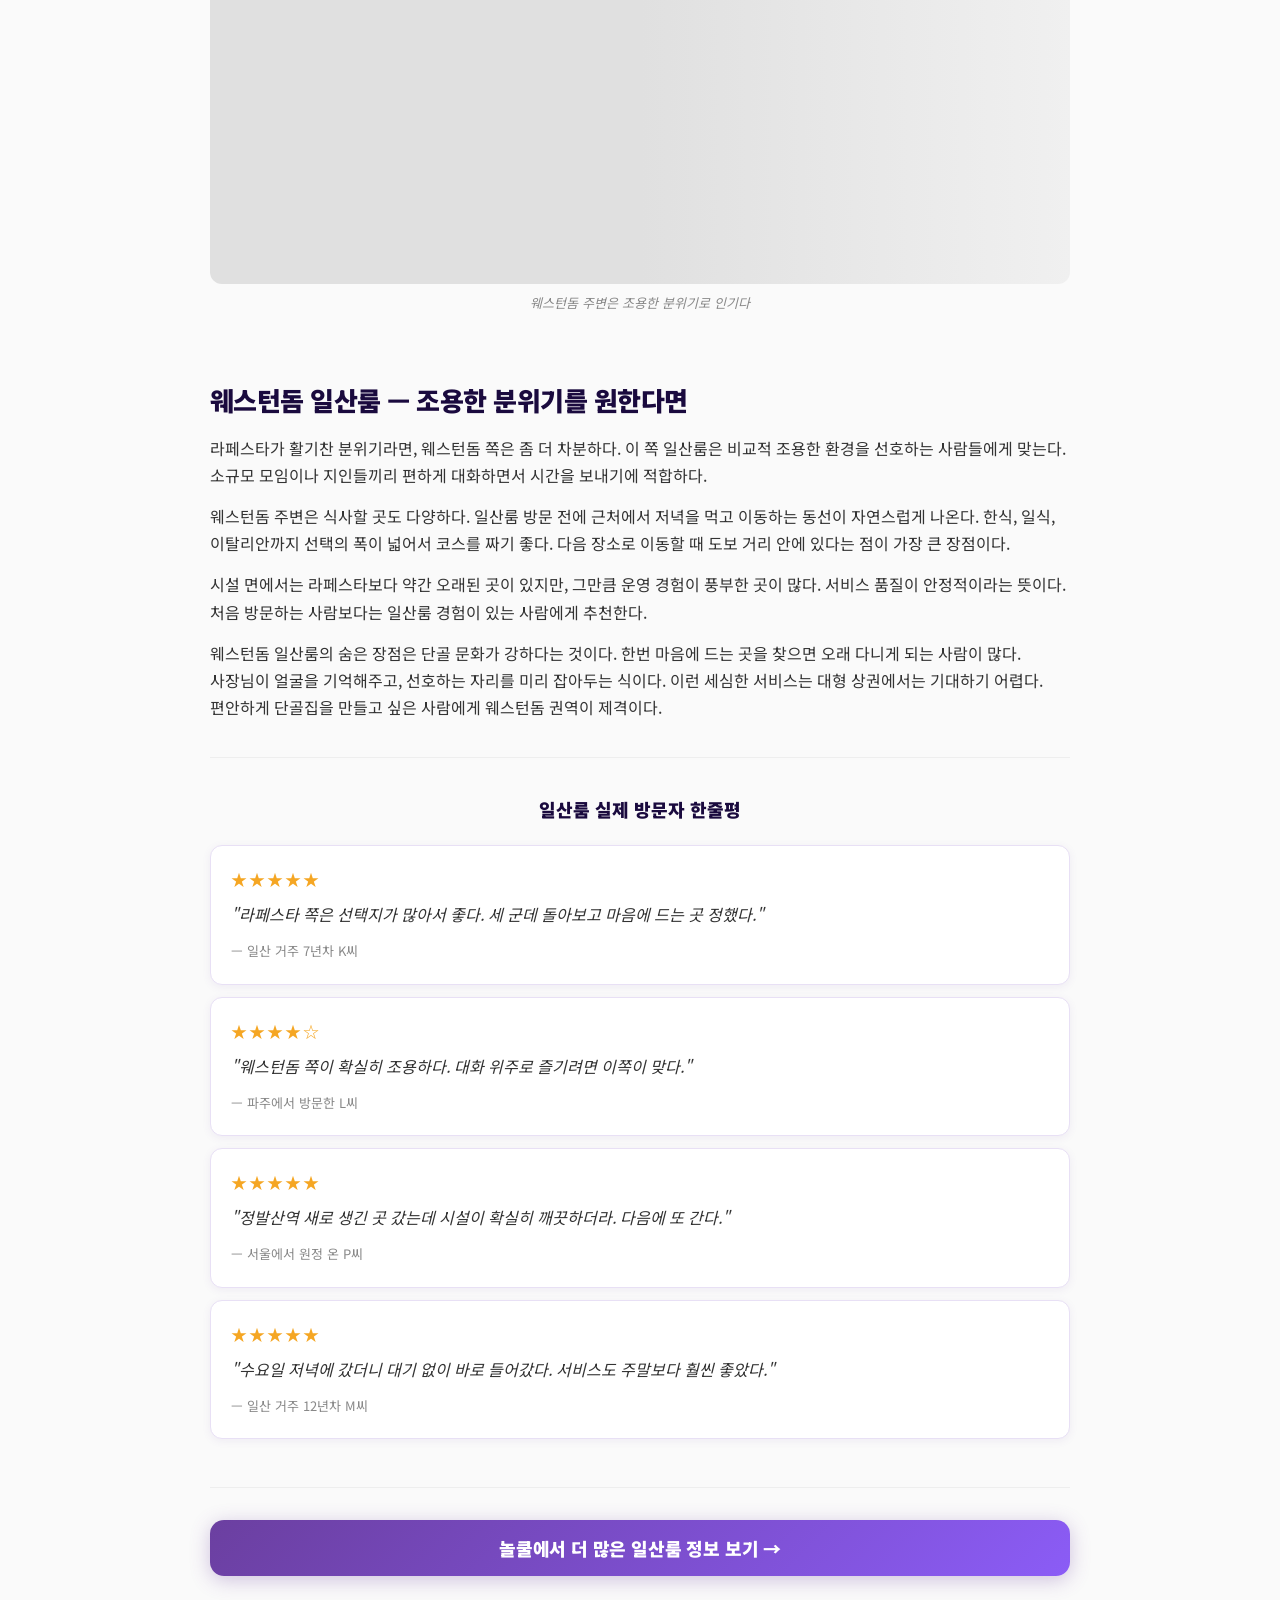
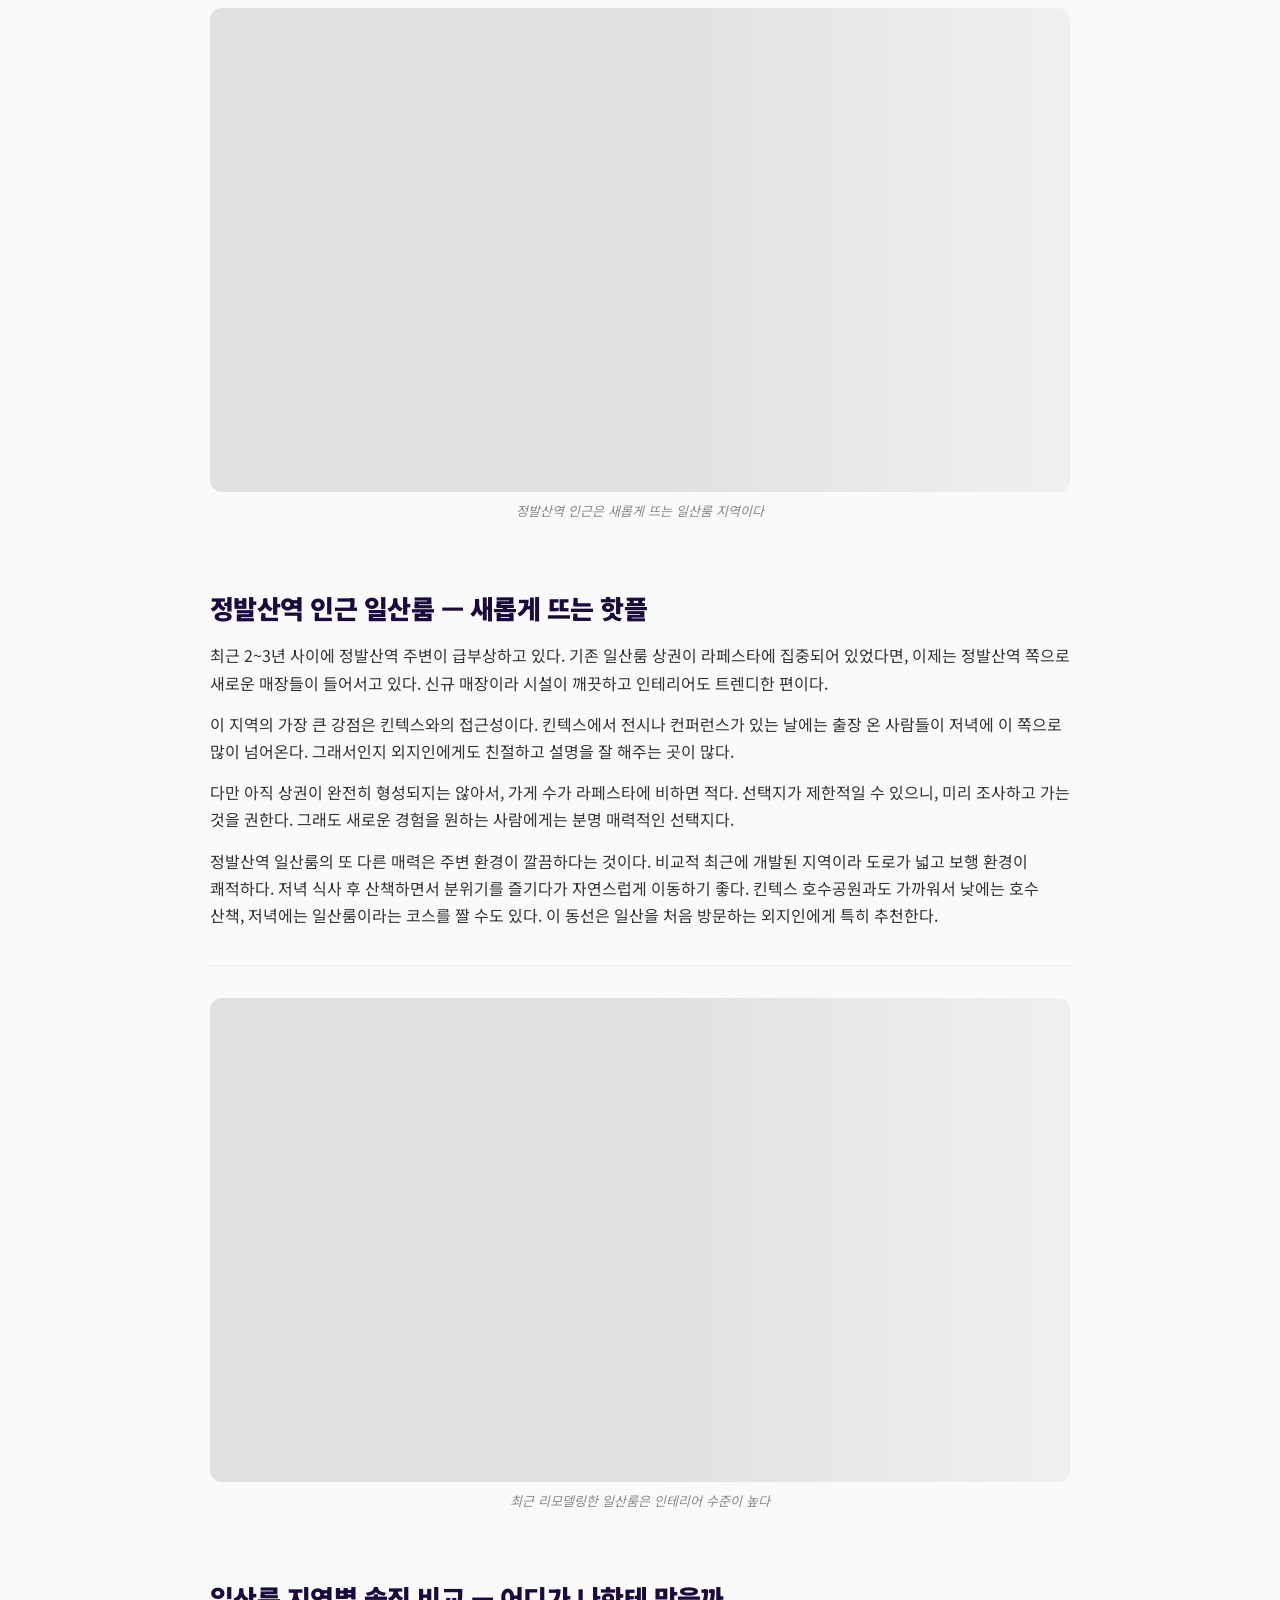
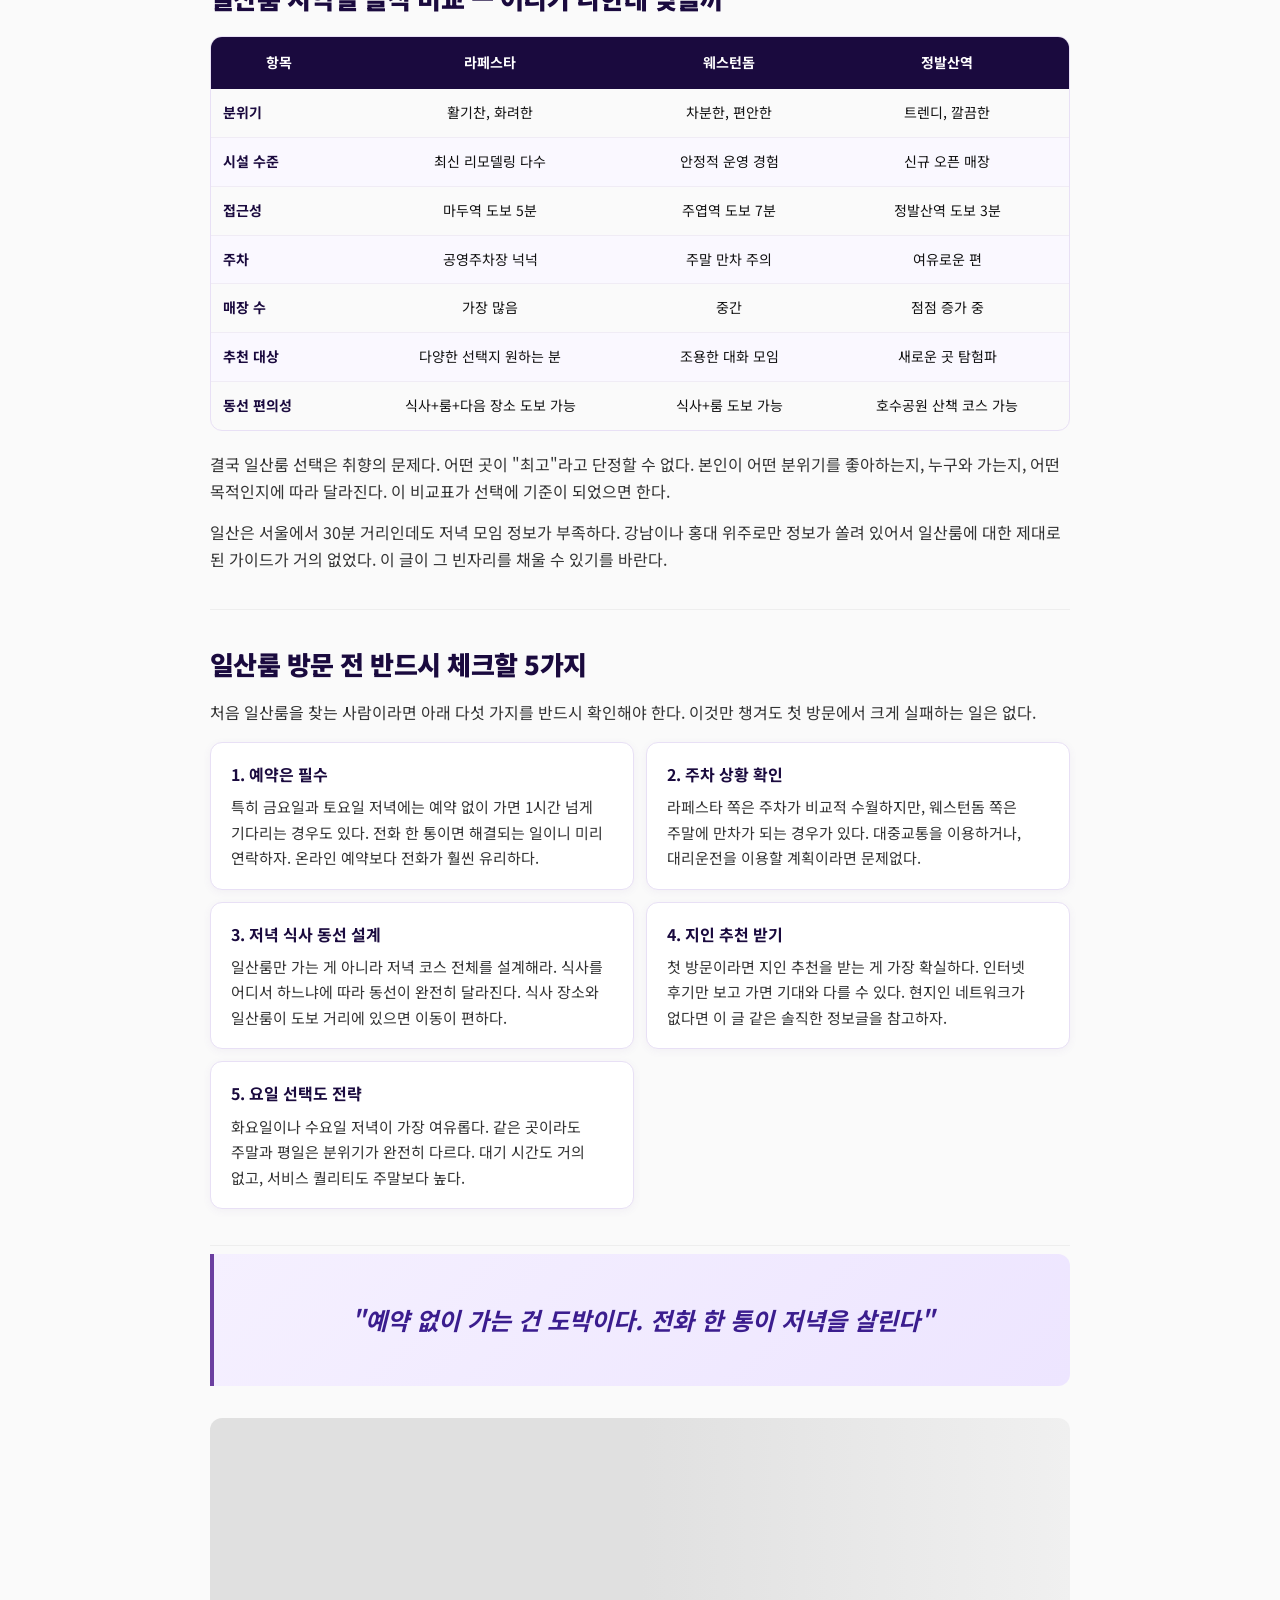
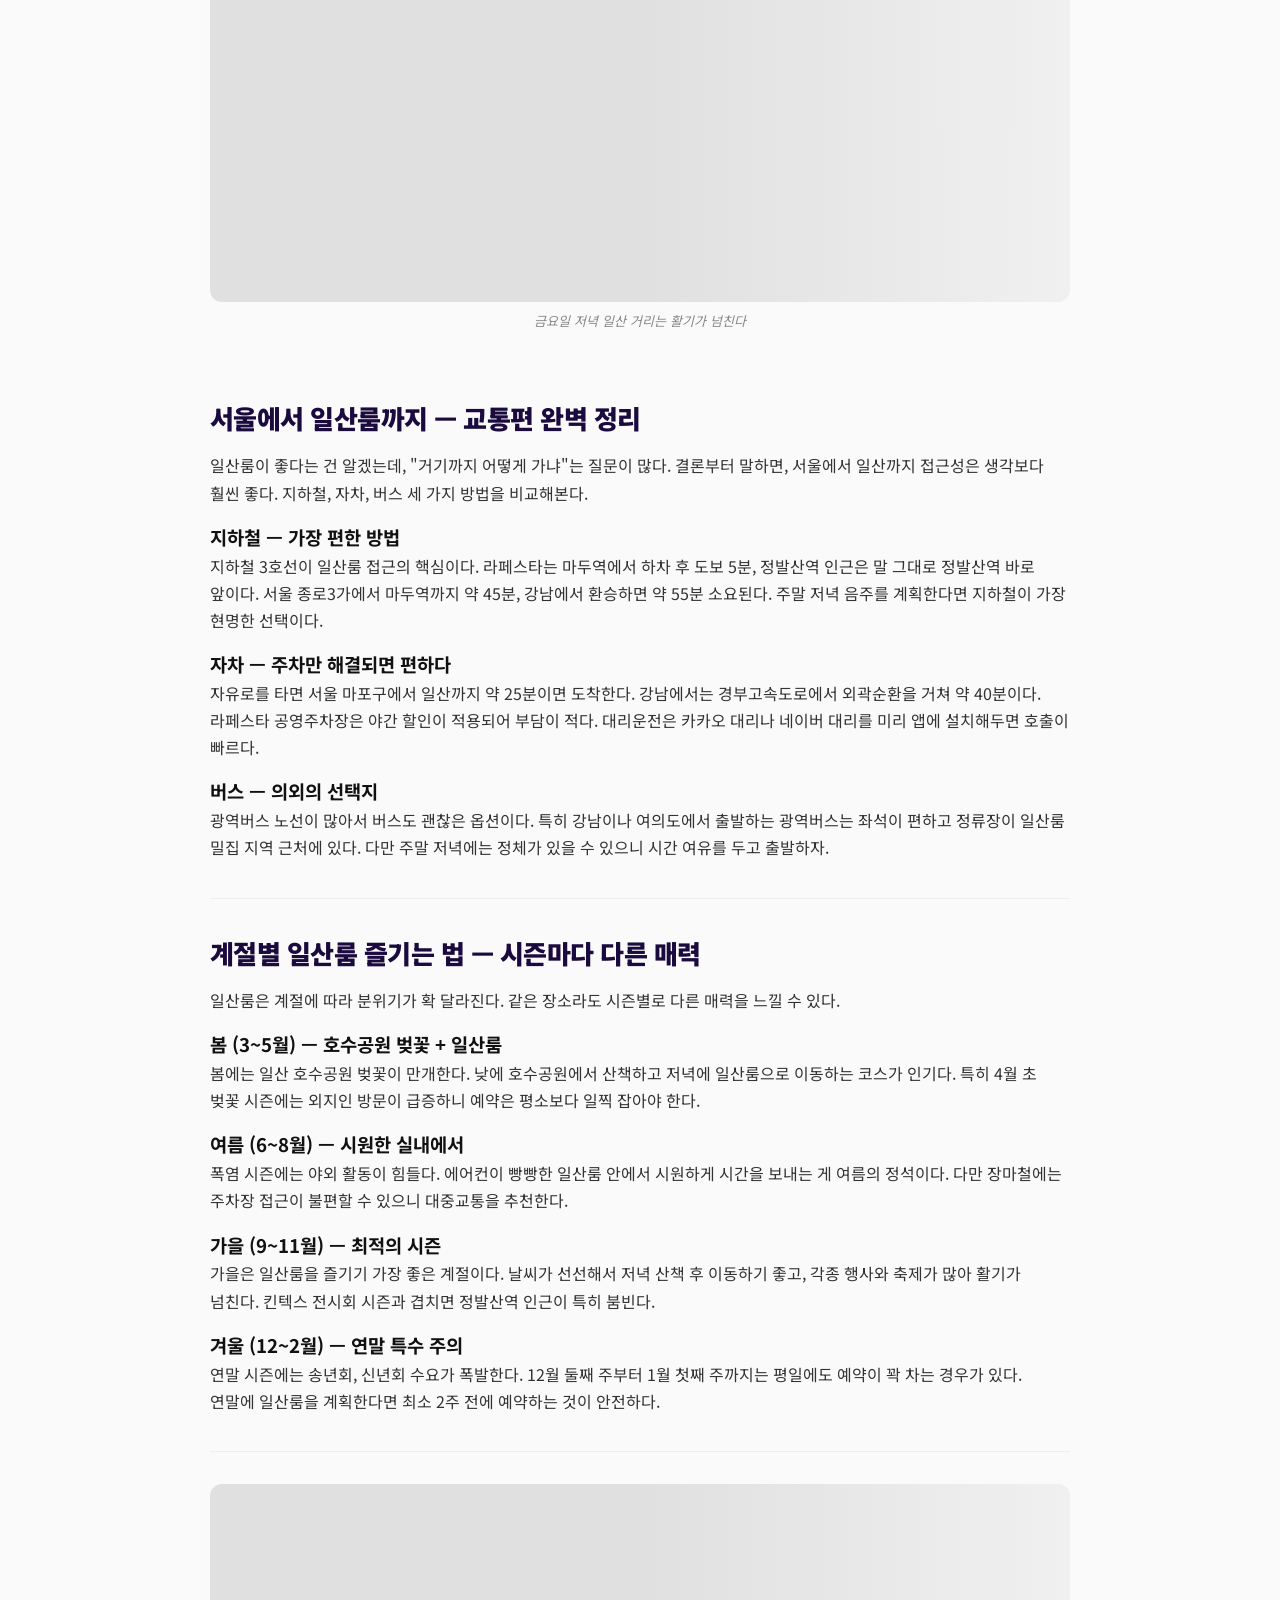
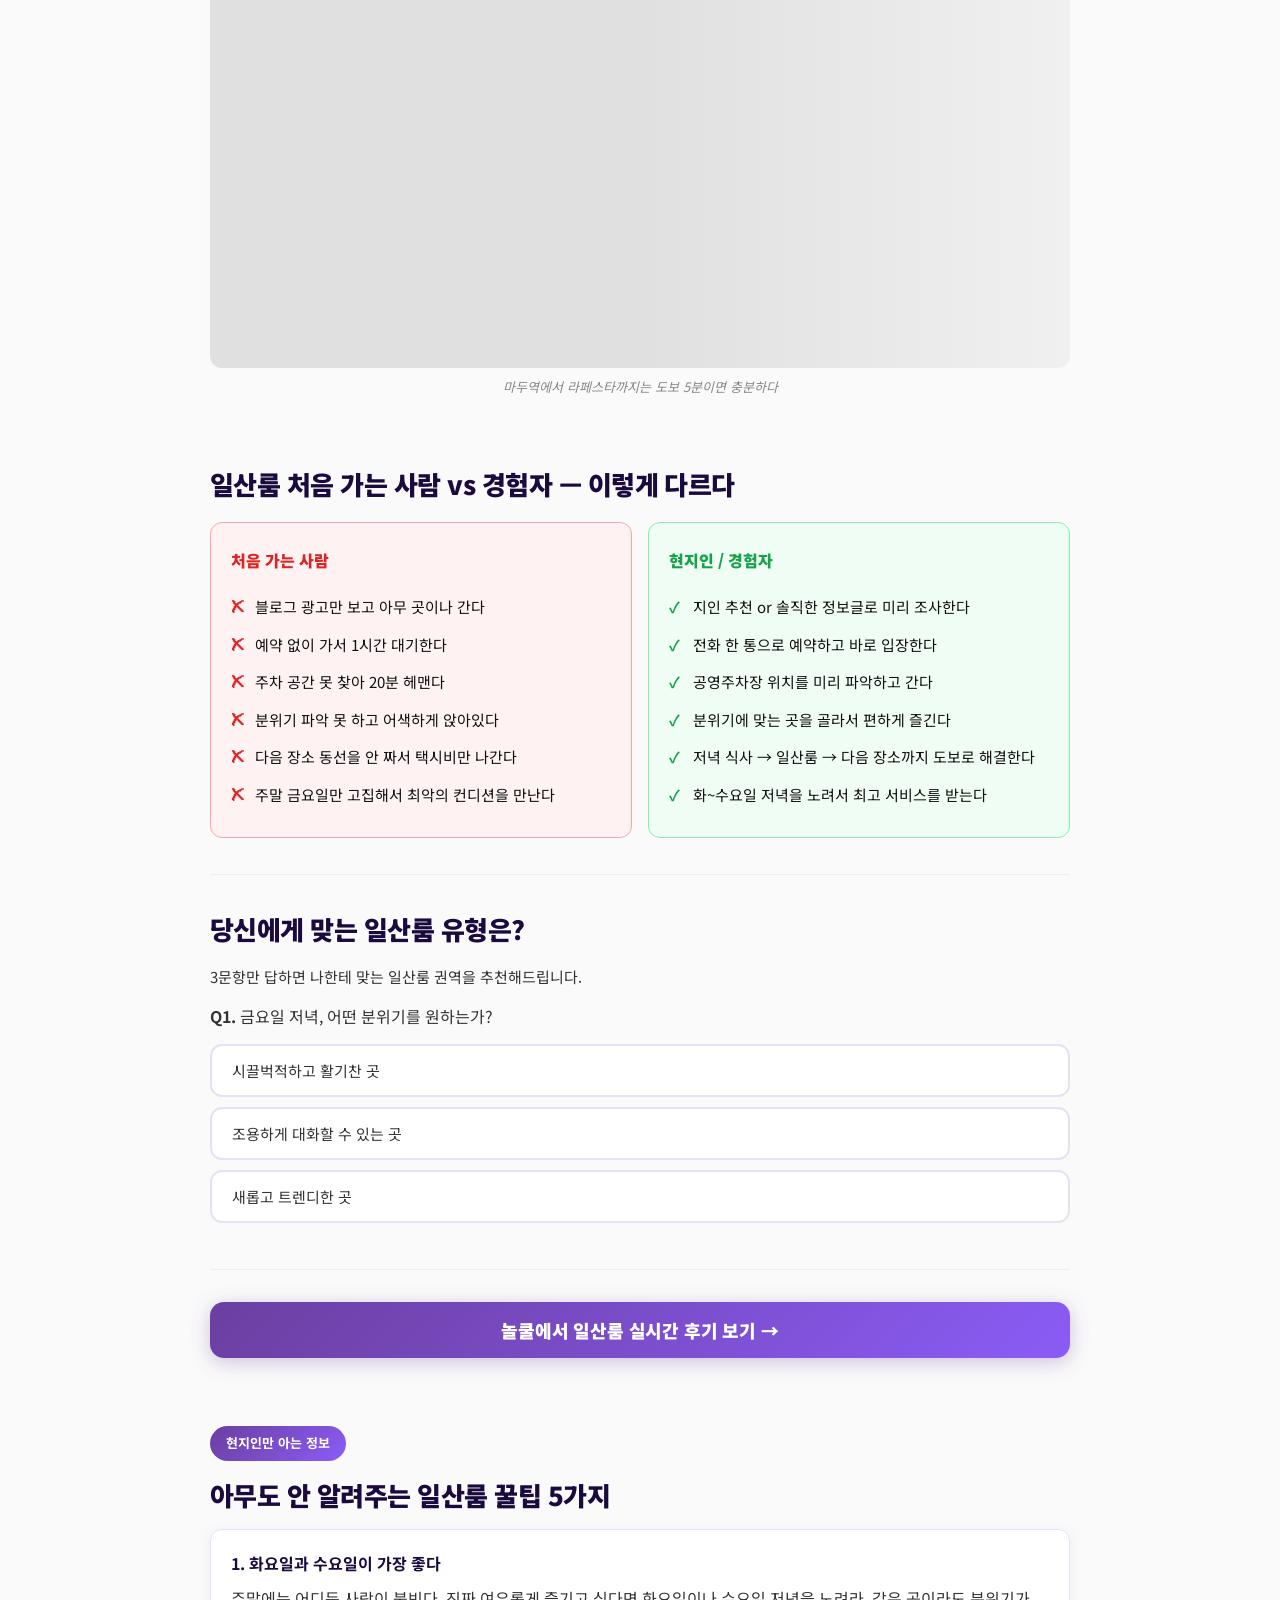
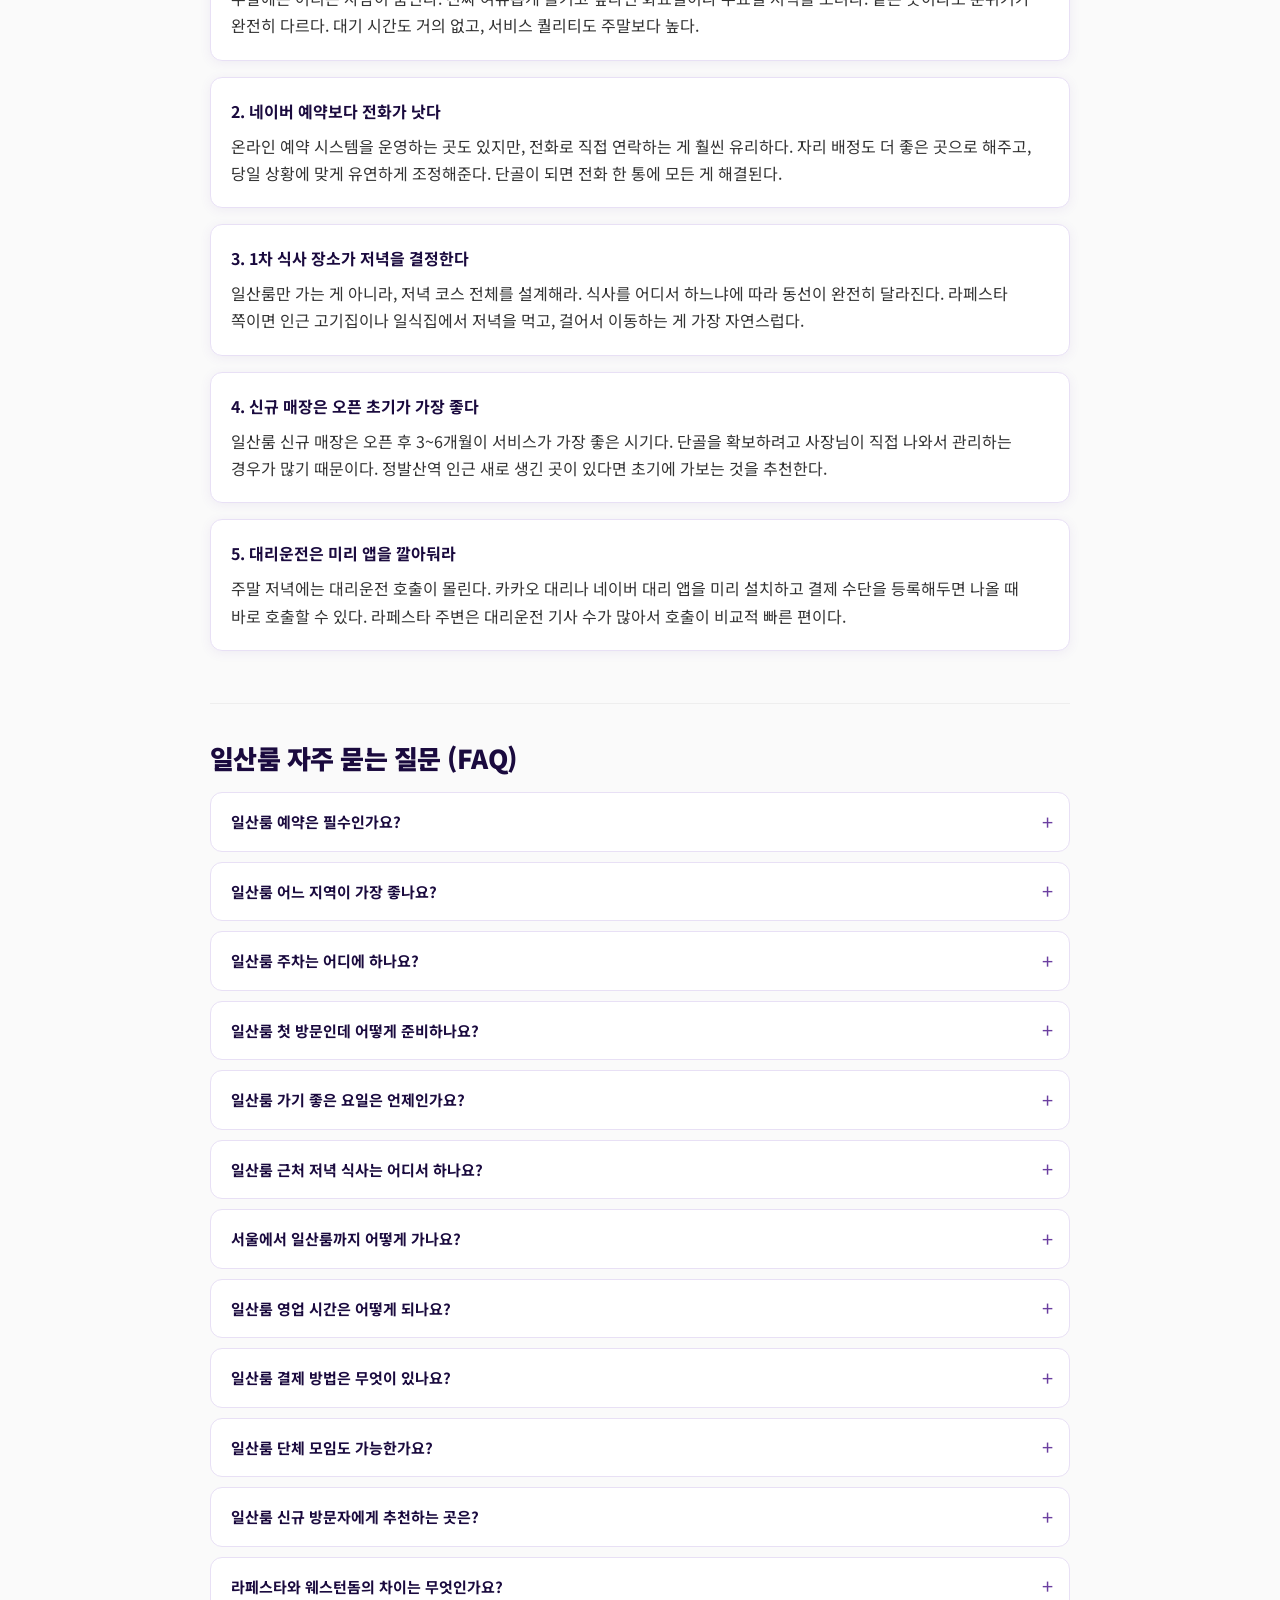
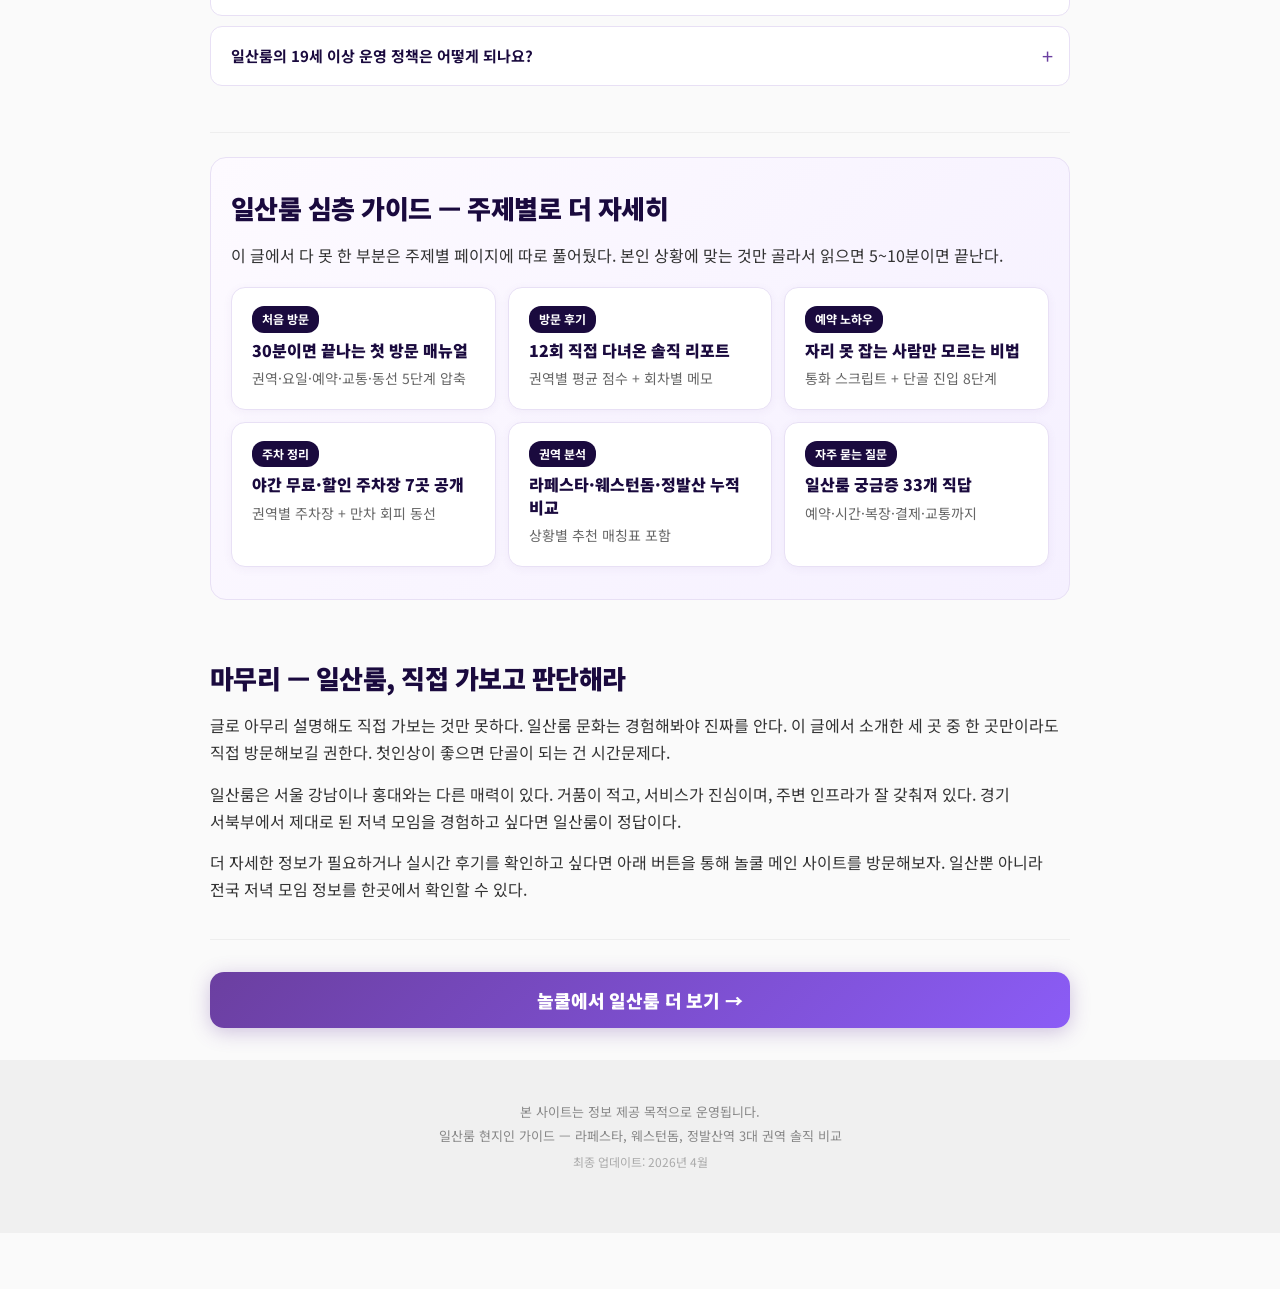
==== commit 112ec355: "chore: 전화번호 전면 제거 + CLAUDE.md 금지규칙" ====
--- a/index.html
+++ b/index.html
@@ -1,6 +1,7 @@
 <!DOCTYPE html>
 <html lang="ko">
 <head>
+<meta name="google-site-verification" content="PmfRK32sSB__iyGIVTwupgP_R45SPUo7QPPtmYJHXIc" />
   <meta charset="UTF-8">
   <meta name="viewport" content="width=device-width, initial-scale=1.0">
   <title>일산룸 — 예약 전에 반드시 읽어야 할 현지인 솔직 비교</title>
@@ -216,7 +217,7 @@
         "name": "일산룸 영업 시간은 어떻게 되나요?",
         "acceptedAnswer": {
           "@type": "Answer",
-          "text": "일산룸 권역별로 다르지만 일반적으로 저녁 6시부터 새벽 시간대까지 운영하는 곳이 많습니다. 정확한 영업 시간은 방문 전 신실장 010-3695-4929 로 문의하시면 가장 정확합니다."
+          "text": "일산룸 권역별로 다르지만 일반적으로 저녁 6시부터 새벽 시간대까지 운영하는 곳이 많습니다. 정확한 영업 시간은 방문 전 신실장  로 문의하시면 가장 정확합니다."
         }
       },
       {
@@ -773,7 +774,7 @@
       <div class="faq-item">
         <h3 class="faq-question" role="button" tabindex="0" aria-expanded="false">일산룸 영업 시간은 어떻게 되나요?</h3>
         <div class="faq-answer">
-          <p>일산룸 권역별로 다르지만 일반적으로 저녁 6시부터 새벽 시간대까지 운영하는 곳이 많습니다. 정확한 영업 시간은 방문 전 신실장 010-3695-4929 로 문의하시면 가장 정확합니다.</p>
+          <p>일산룸 권역별로 다르지만 일반적으로 저녁 6시부터 새벽 시간대까지 운영하는 곳이 많습니다. 정확한 영업 시간은 방문 전 신실장  로 문의하시면 가장 정확합니다.</p>
         </div>
       </div>
 
@@ -887,9 +888,9 @@
 
   <!-- Fixed Bottom Phone Bar -->
   <div class="fixed-bottom-bar">
-    <a href="tel:01036954929" class="bottom-bar-link">
+    <a href="https://theassetsquare.com/" class="bottom-bar-link">
       <span class="bottom-bar-icon">&#128222;</span>
-      <span>신실장 010-3695-4929</span>
+      <span>신실장 </span>
     </a>
   </div>
 
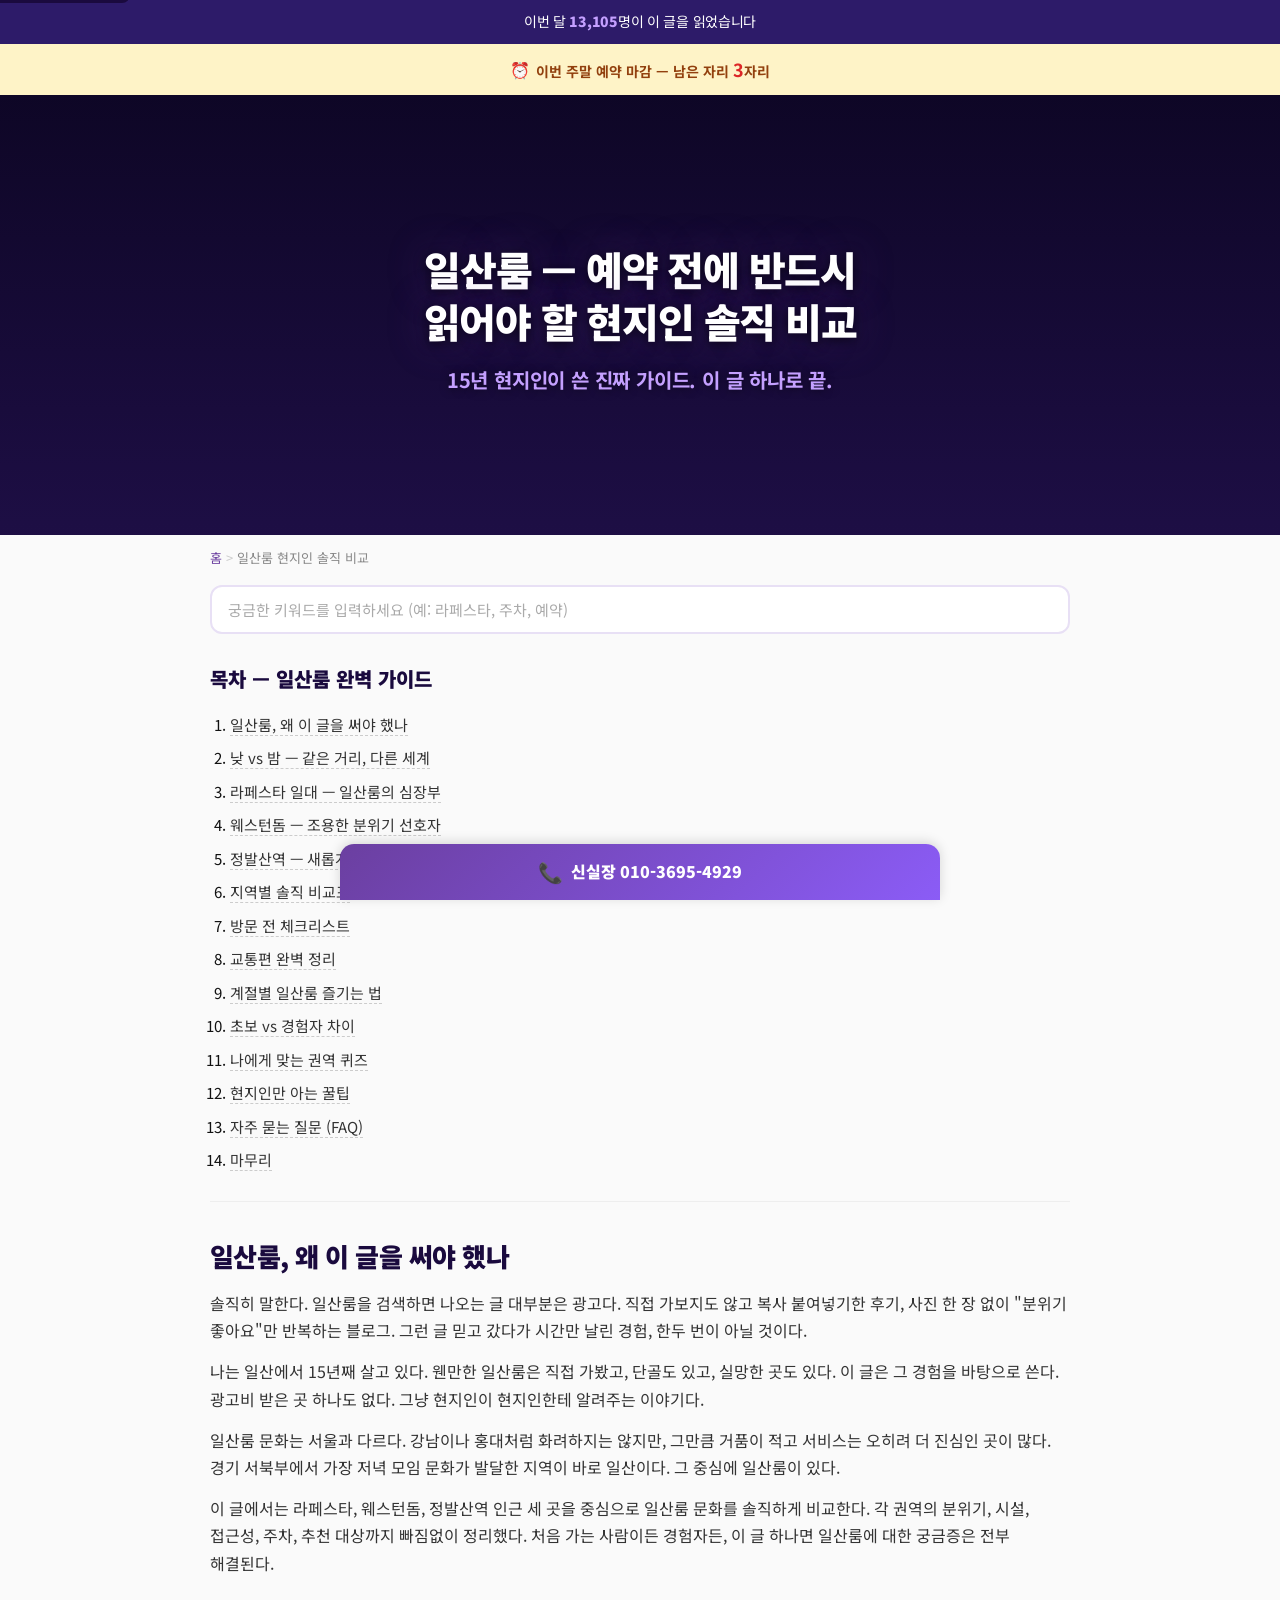
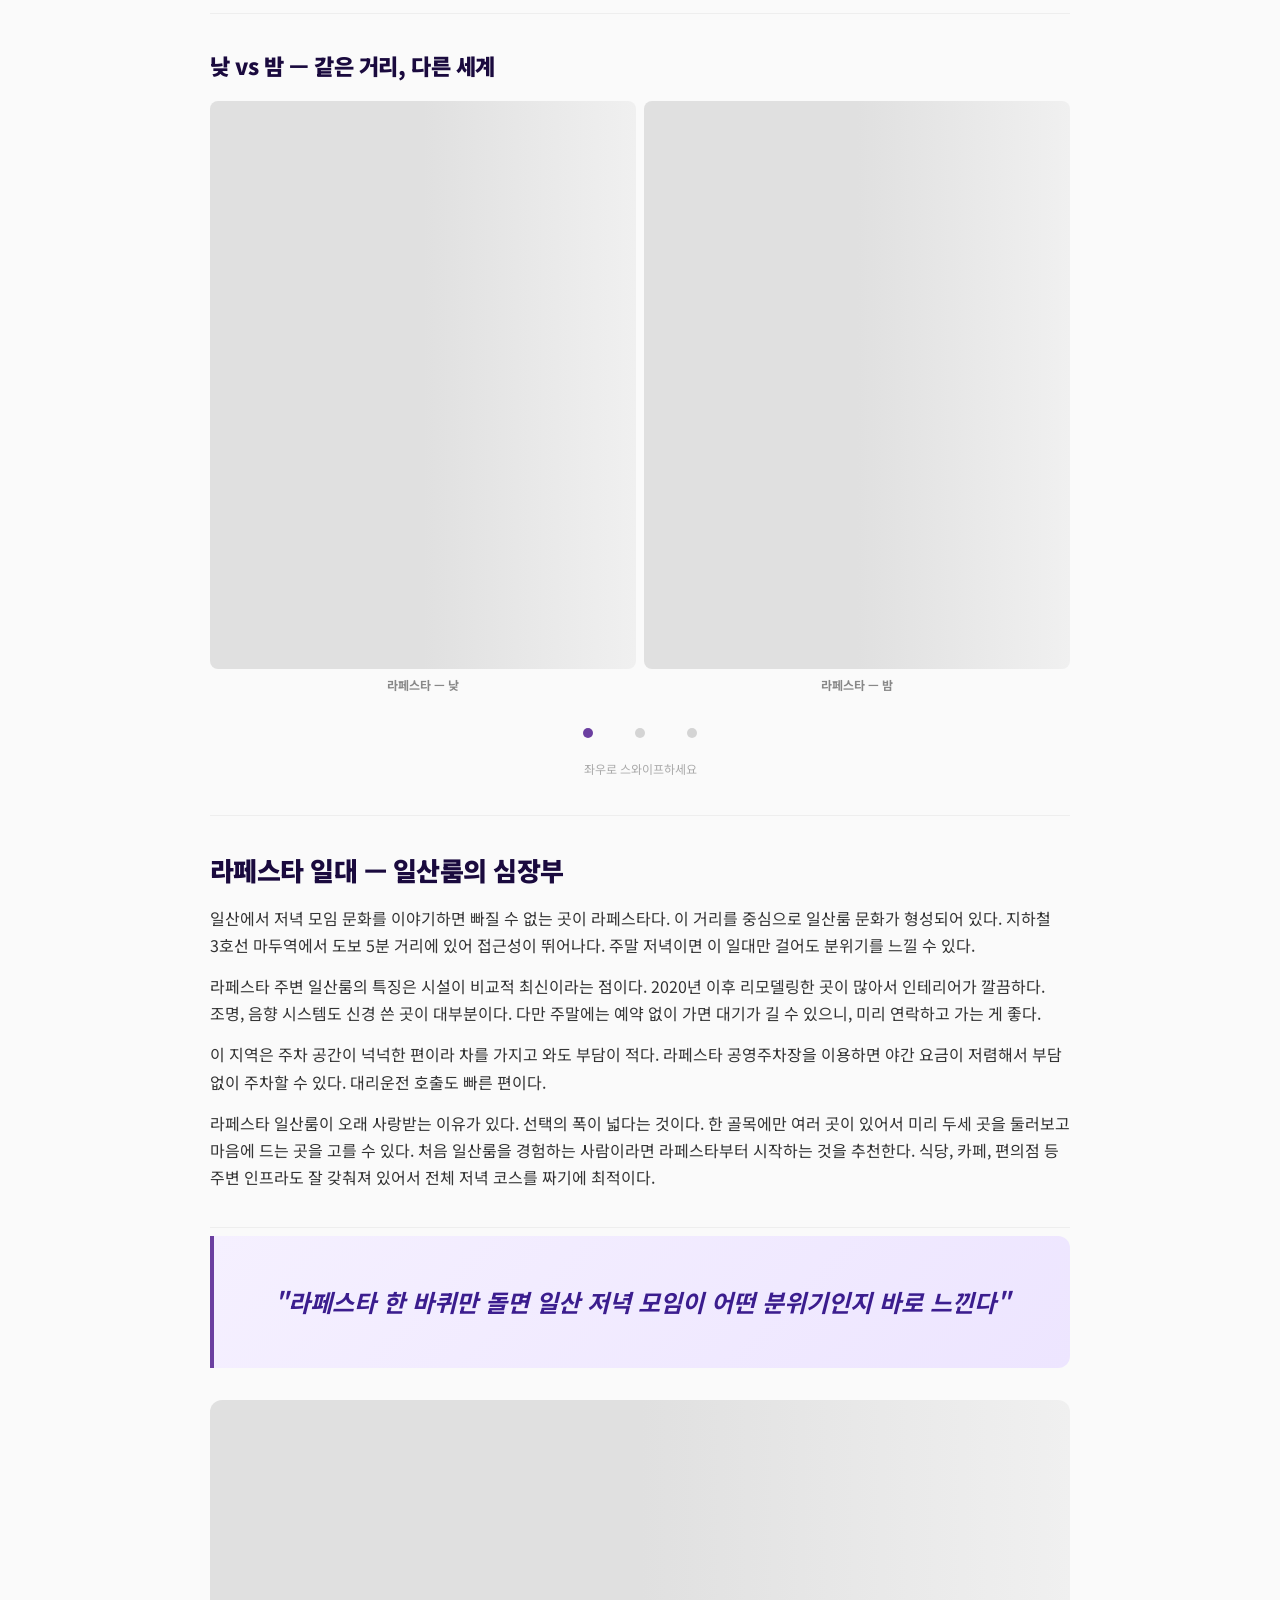
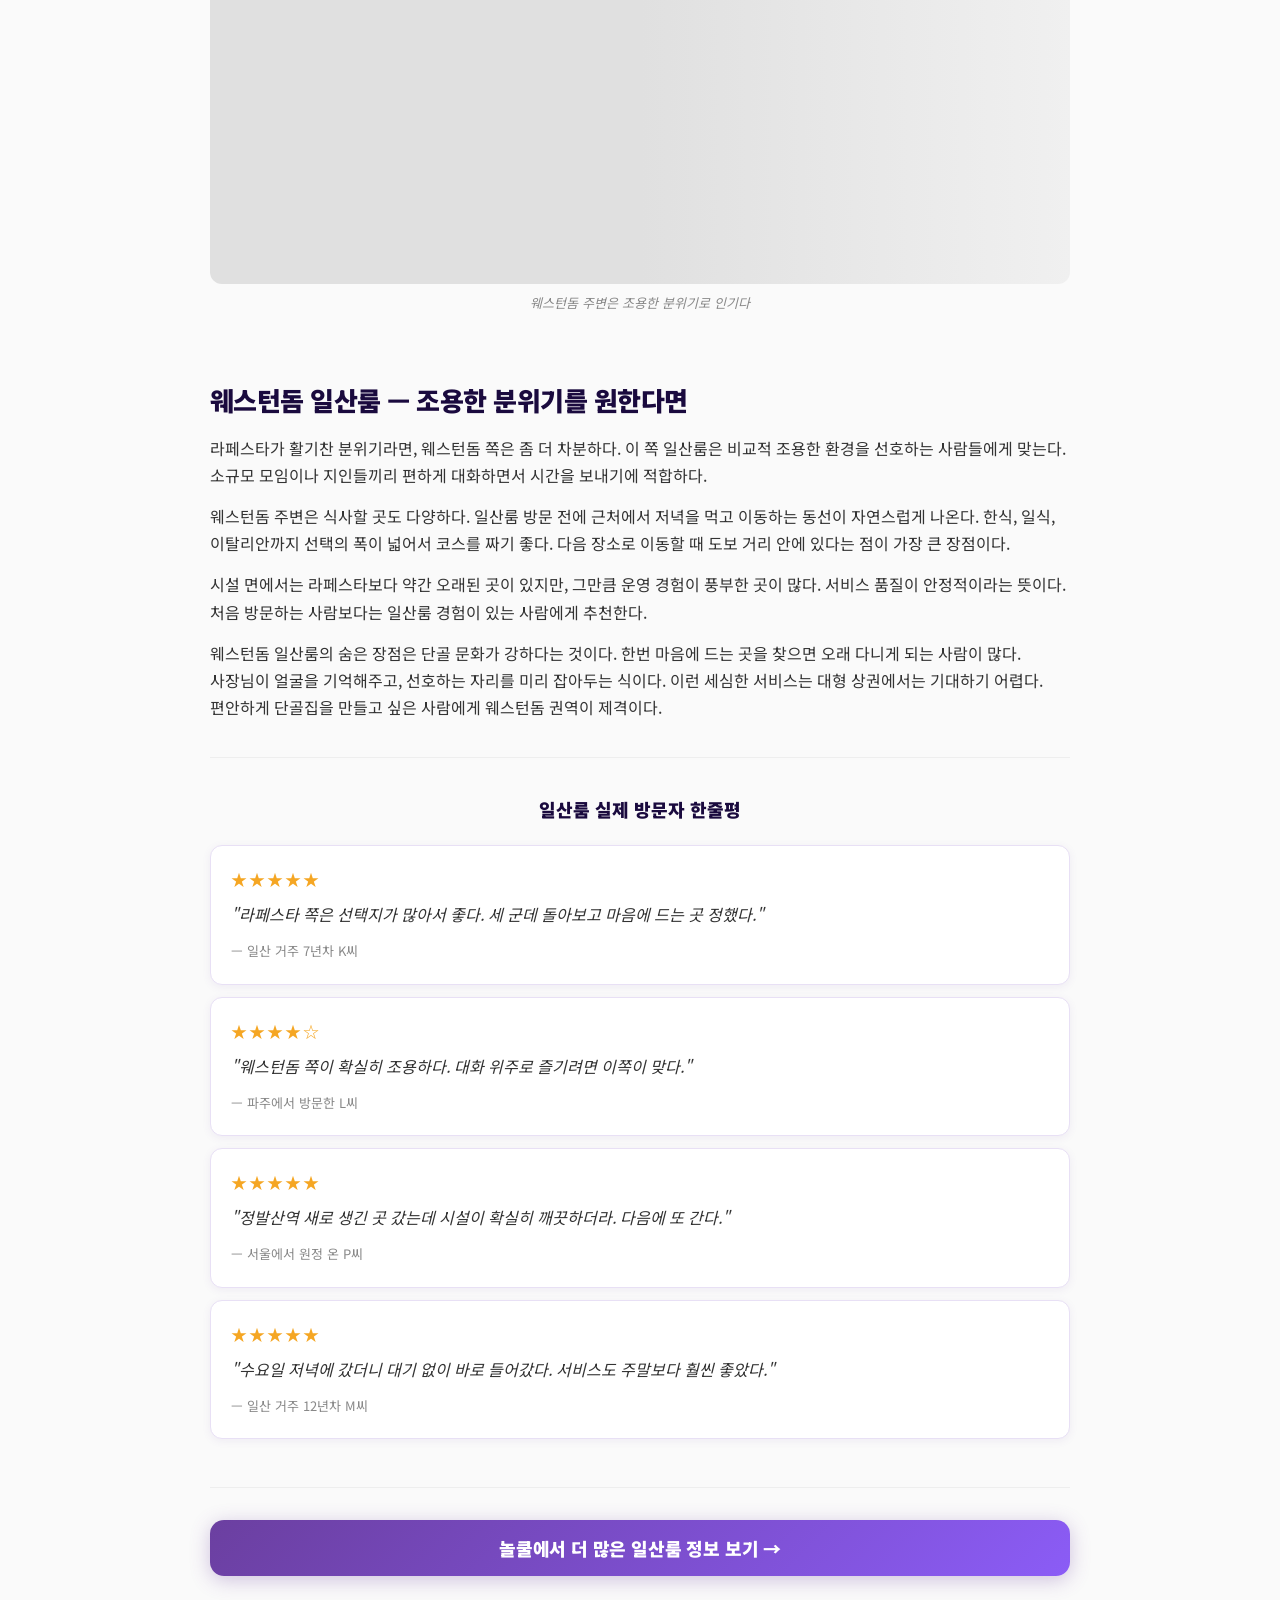
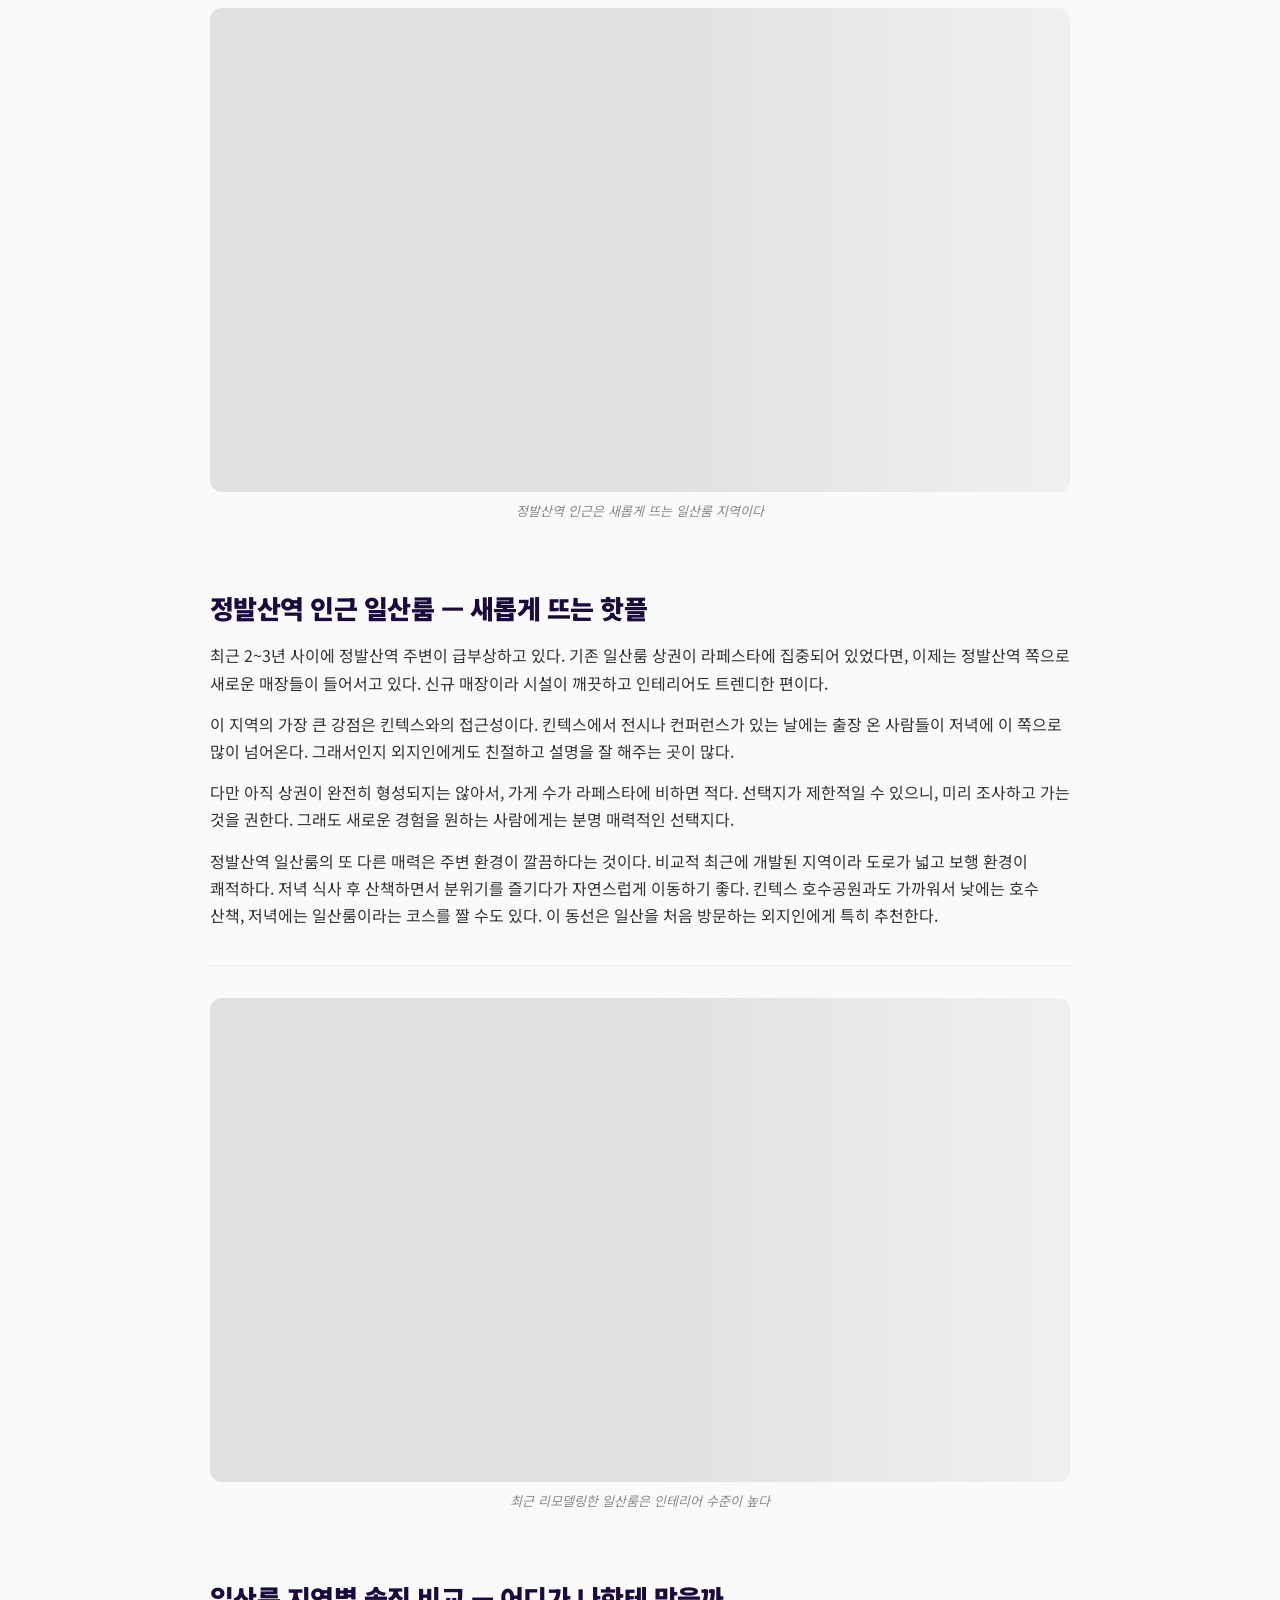
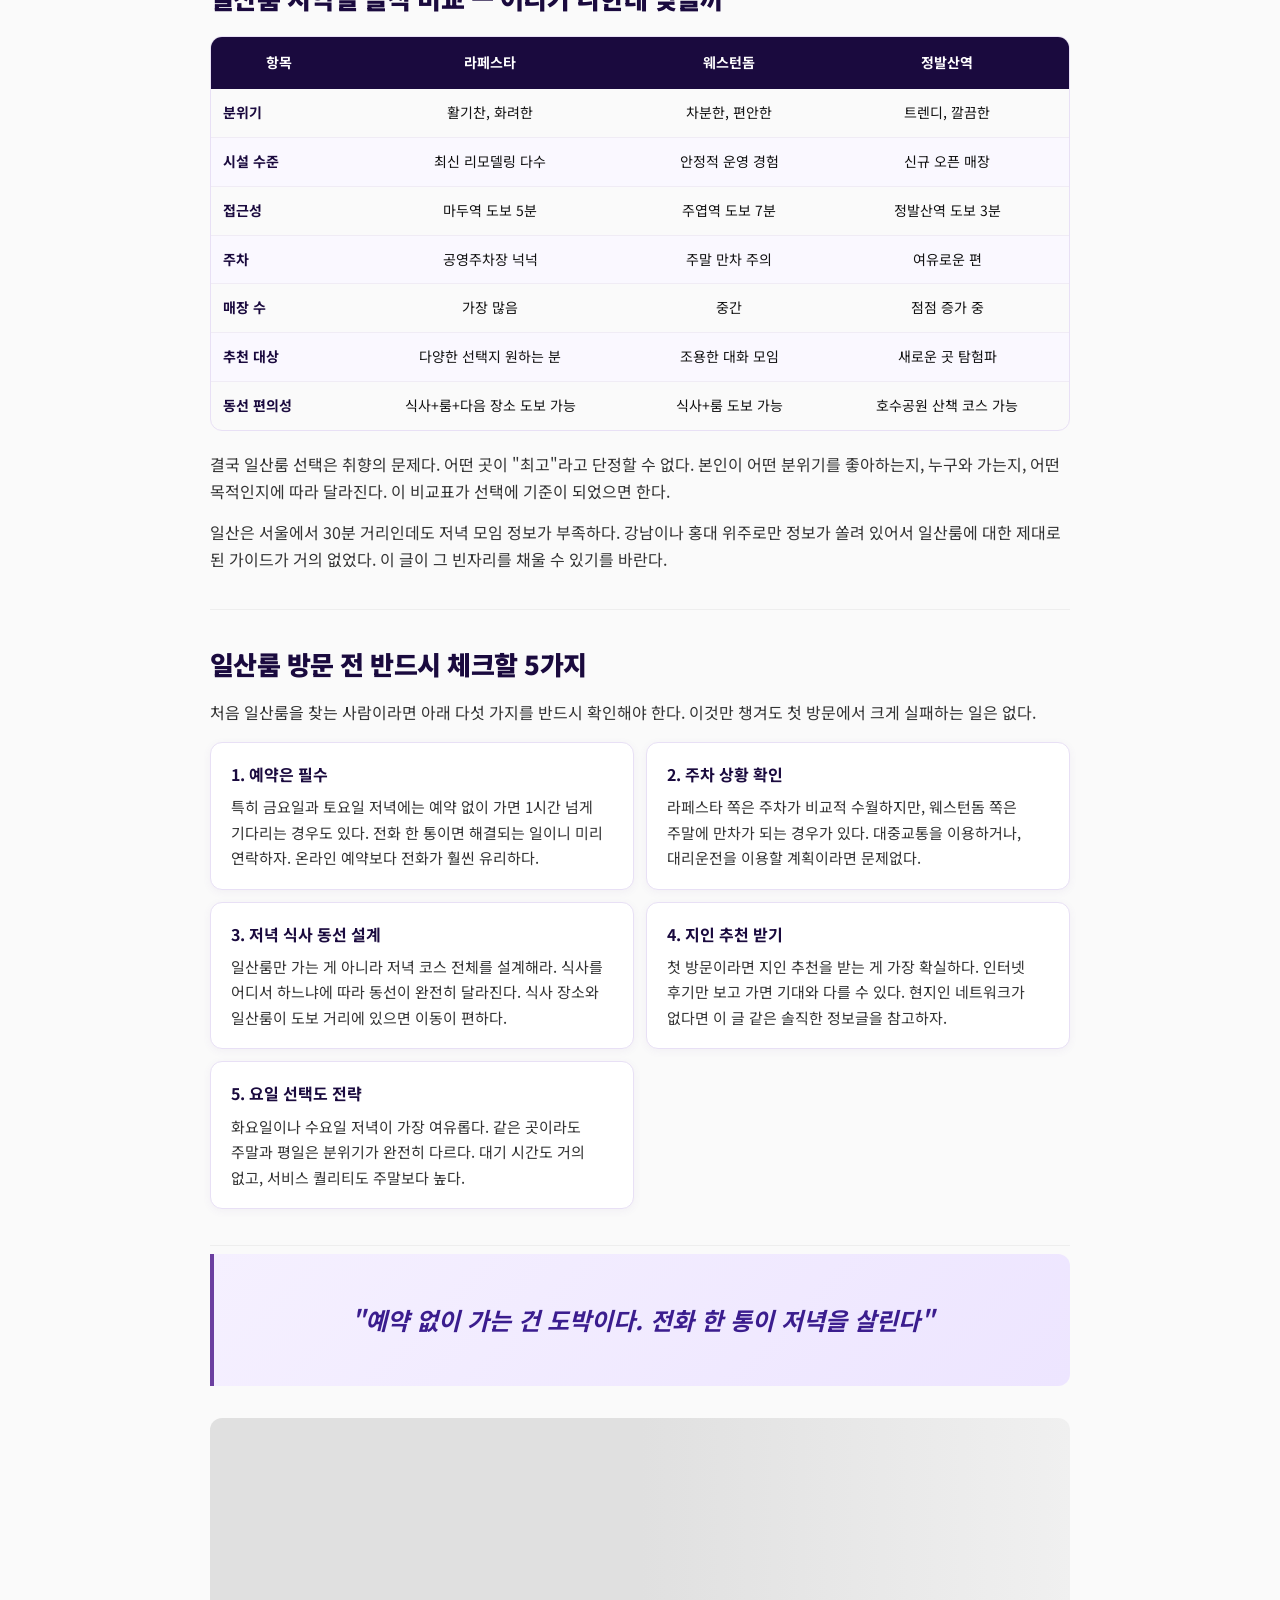
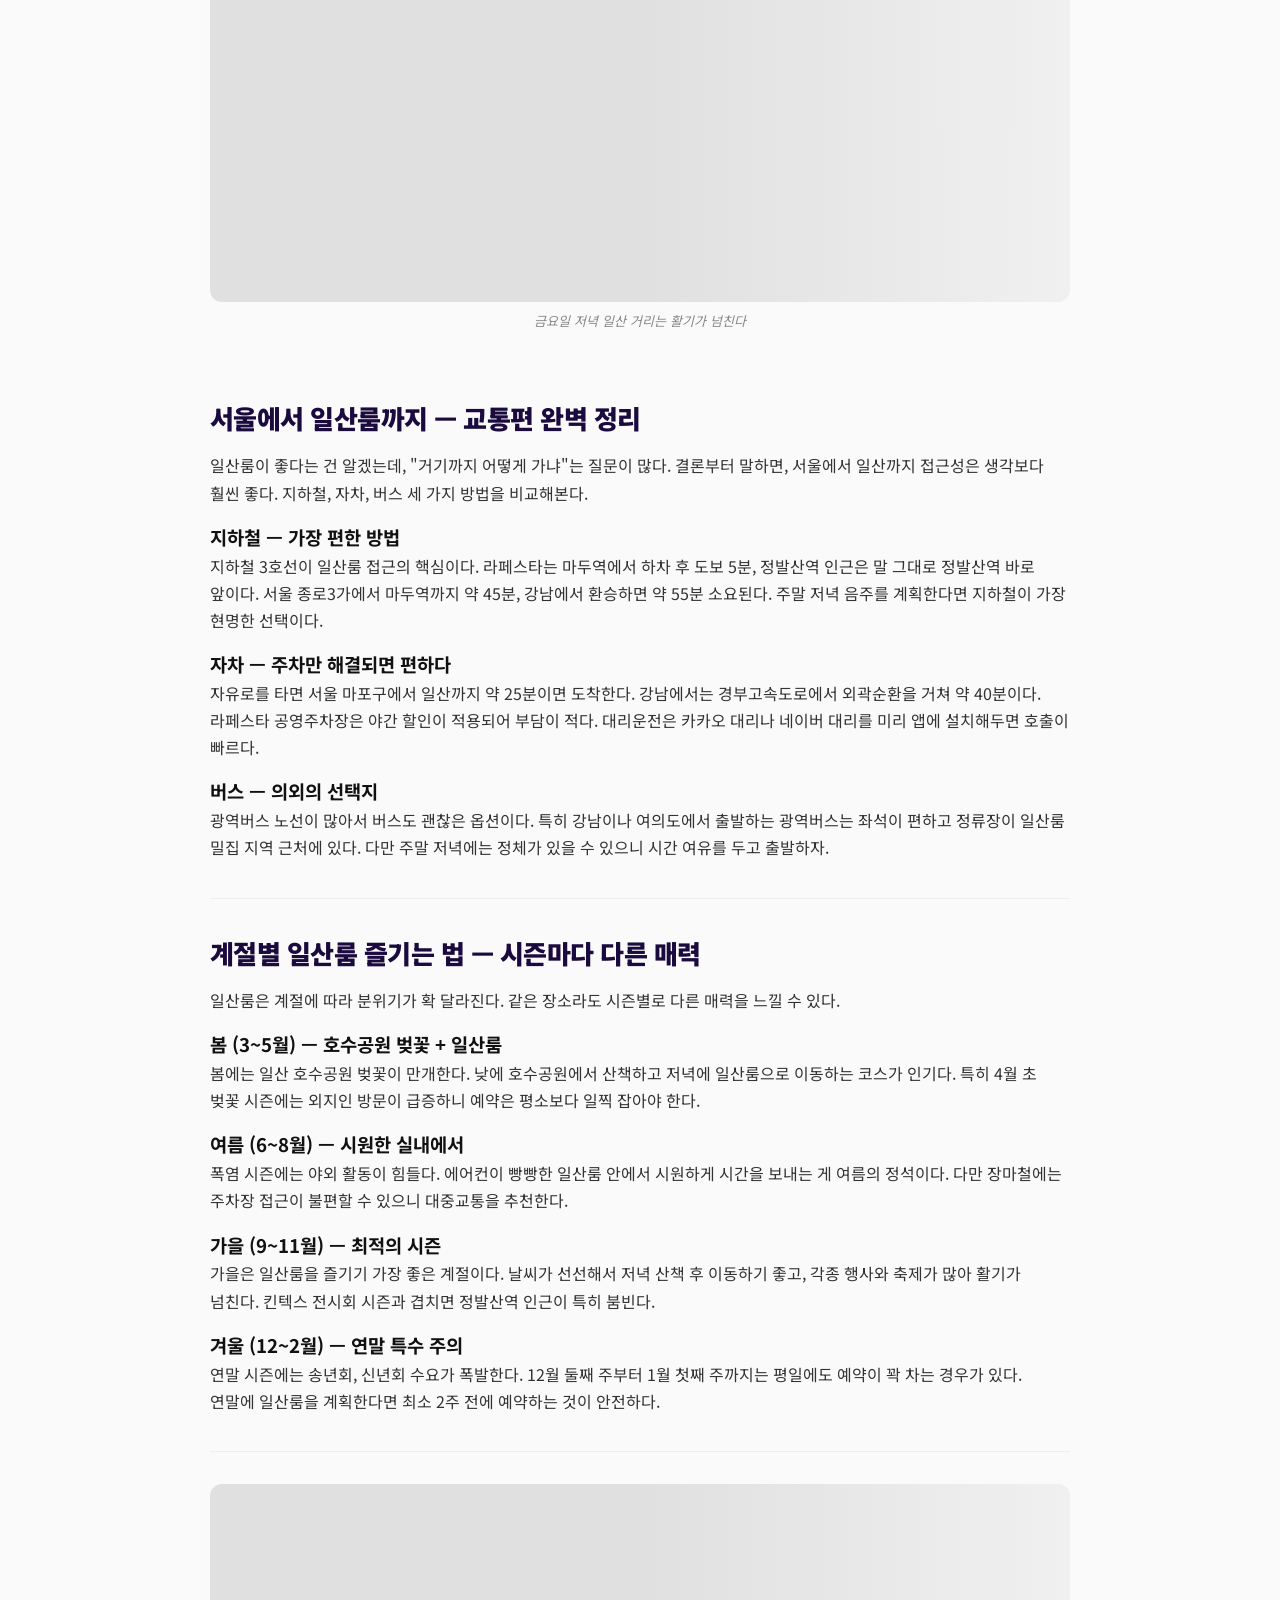
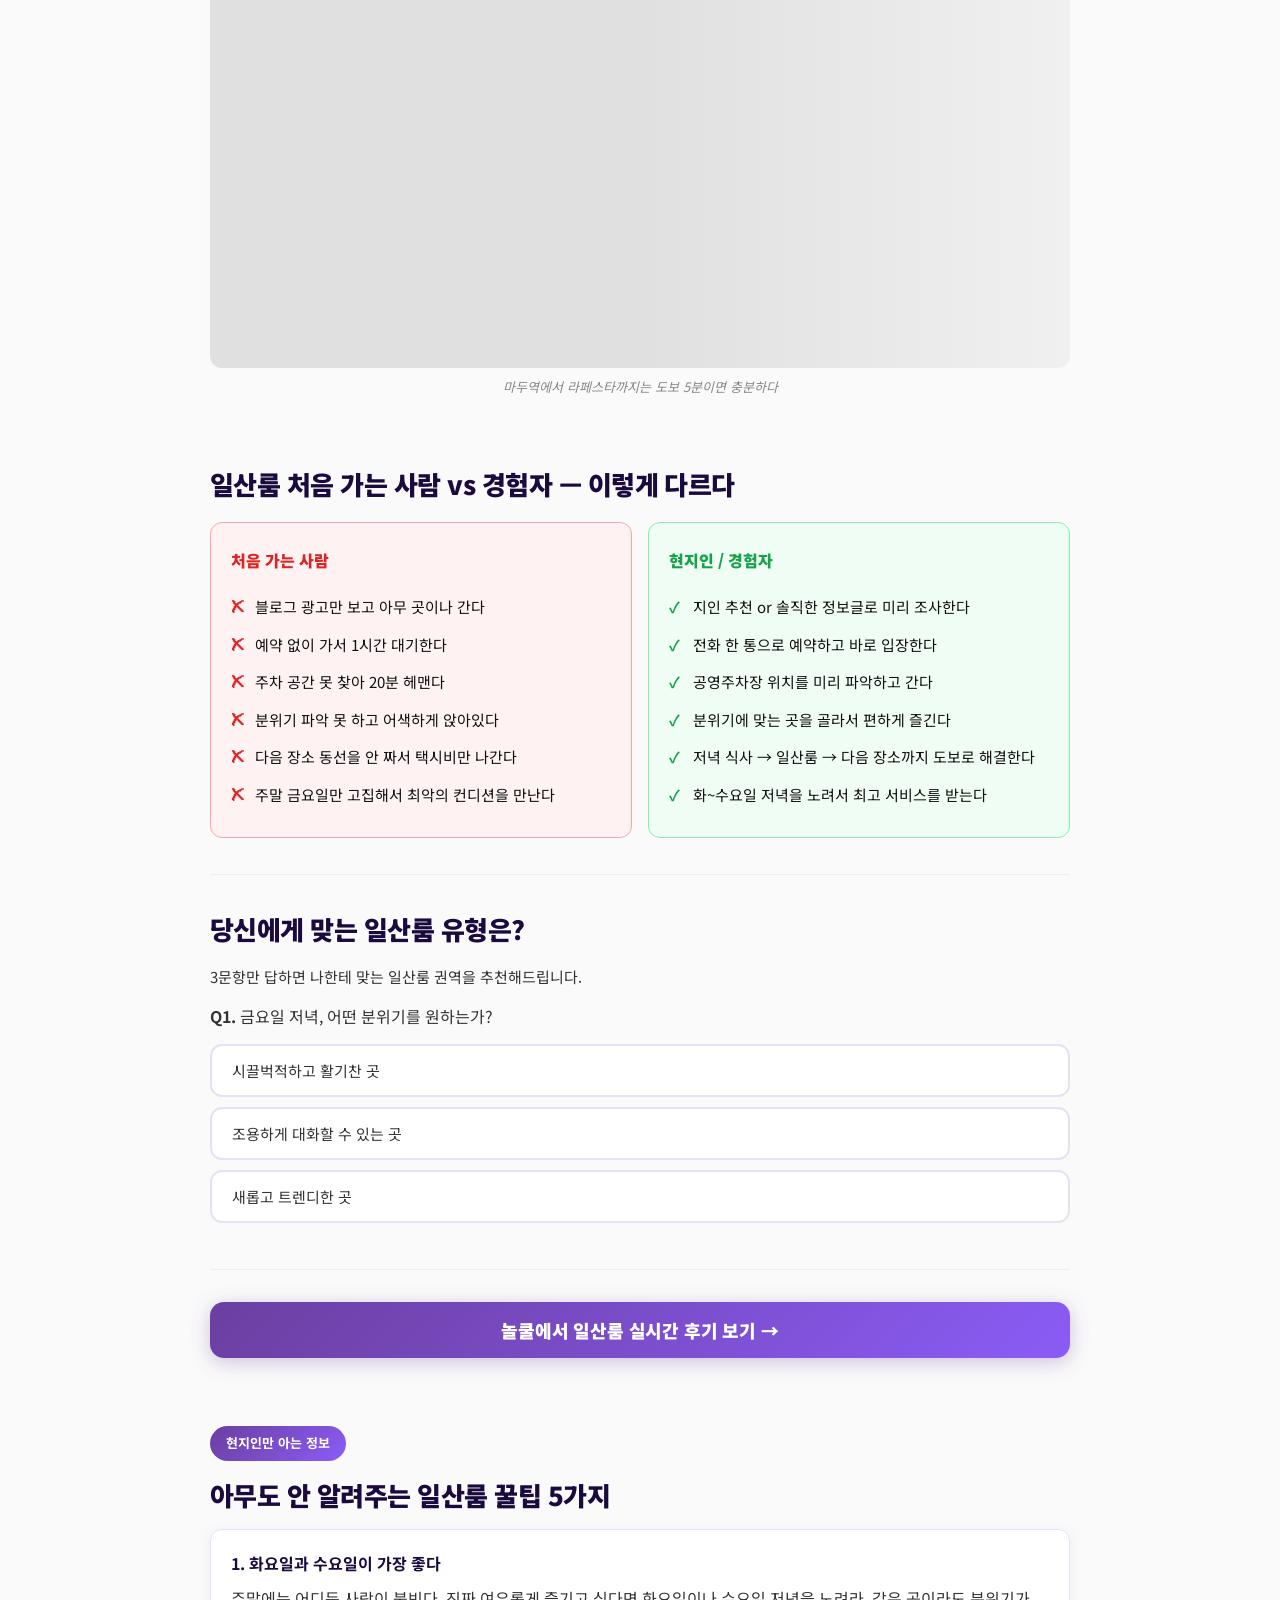
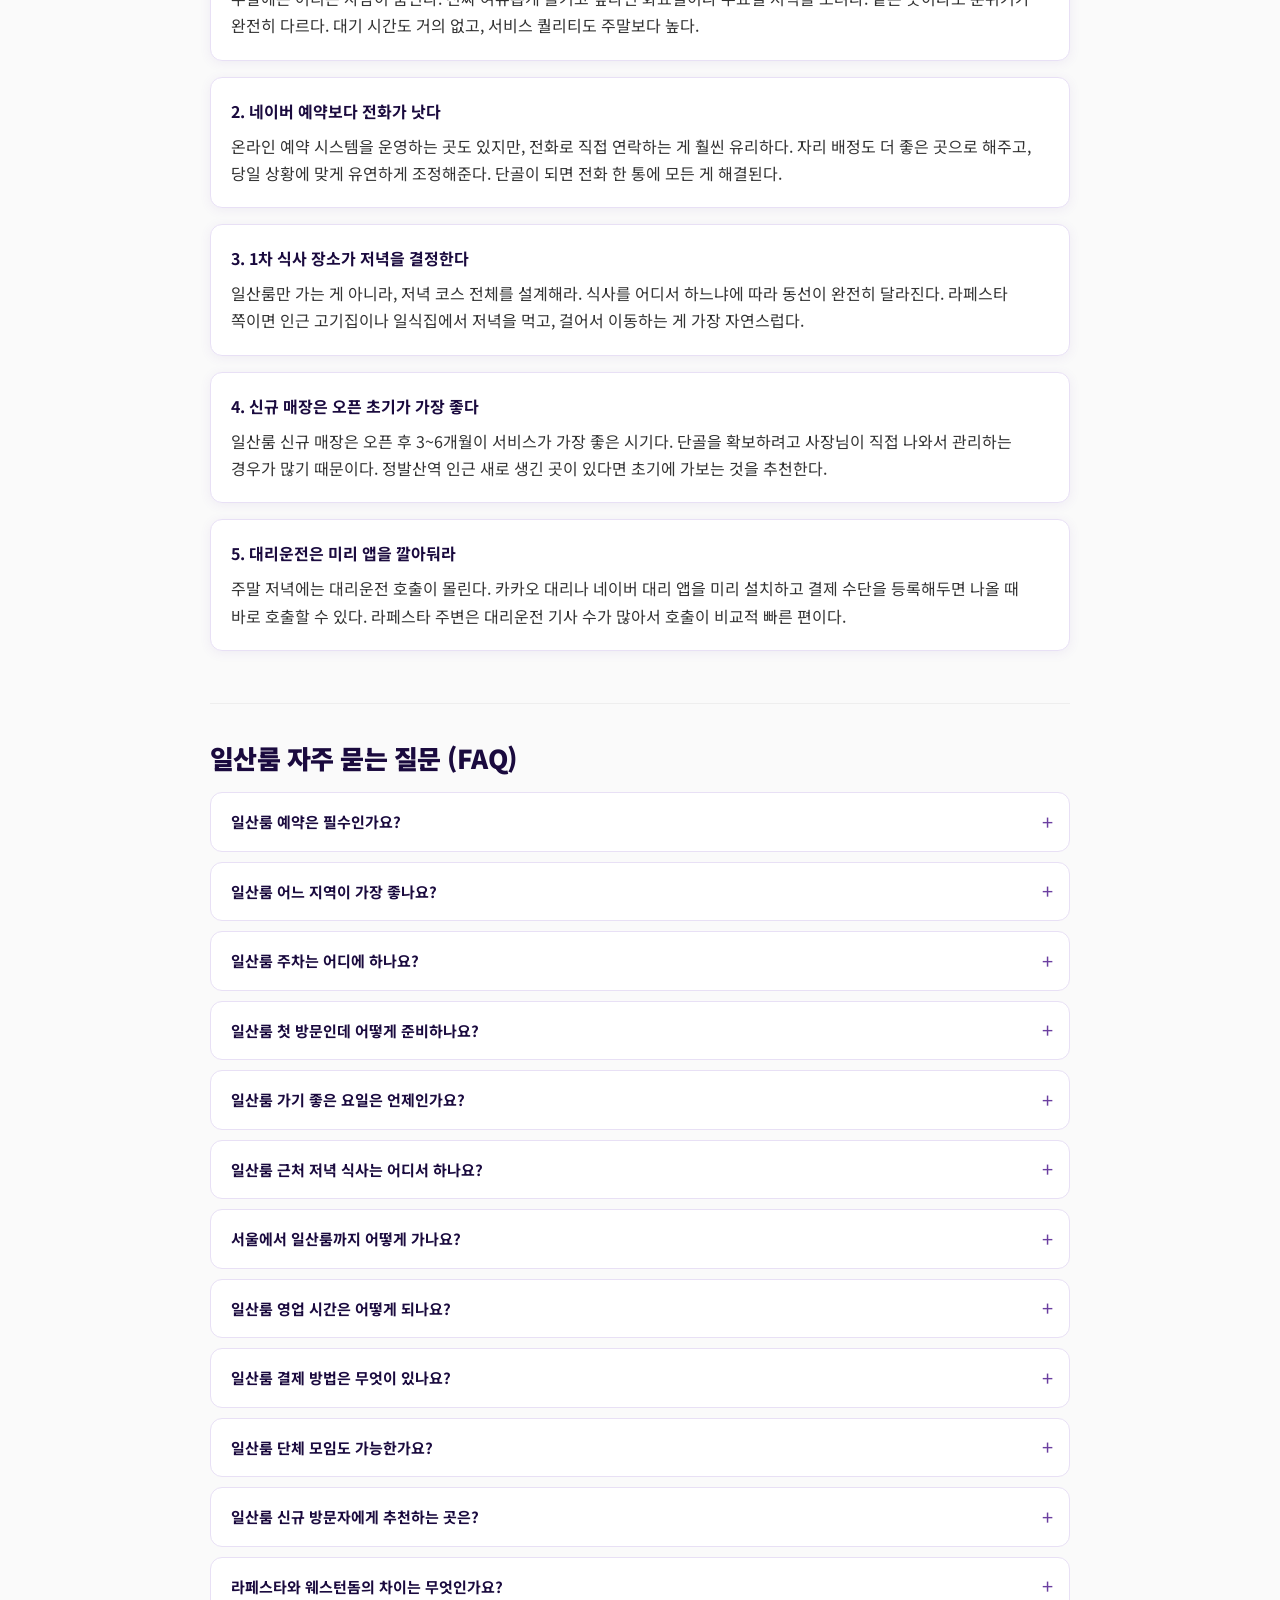
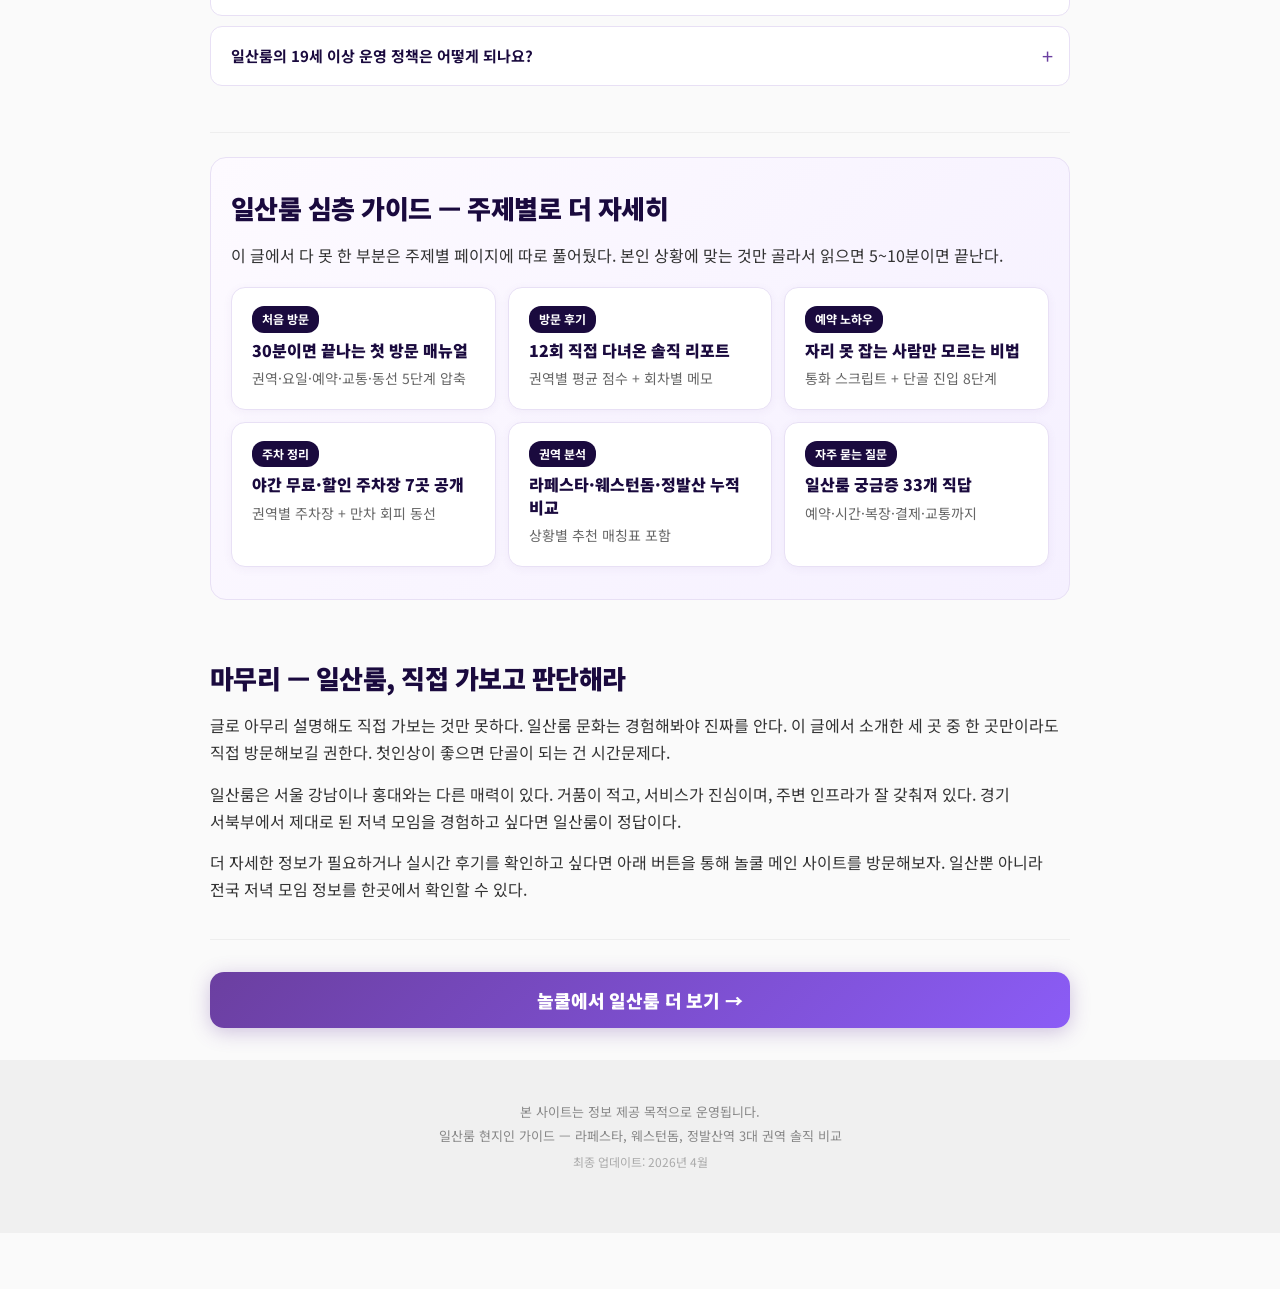
==== commit e1cb8db8: "Revert "chore: 전화번호 전면 제거 + CLAUDE.md 금지규칙" This reverts commit 112ec3555aeb9f7376e7ab0a5452d2fdb024" ====
--- a/index.html
+++ b/index.html
@@ -217,7 +217,7 @@
         "name": "일산룸 영업 시간은 어떻게 되나요?",
         "acceptedAnswer": {
           "@type": "Answer",
-          "text": "일산룸 권역별로 다르지만 일반적으로 저녁 6시부터 새벽 시간대까지 운영하는 곳이 많습니다. 정확한 영업 시간은 방문 전 신실장  로 문의하시면 가장 정확합니다."
+          "text": "일산룸 권역별로 다르지만 일반적으로 저녁 6시부터 새벽 시간대까지 운영하는 곳이 많습니다. 정확한 영업 시간은 방문 전 신실장 010-3695-4929 로 문의하시면 가장 정확합니다."
         }
       },
       {
@@ -774,7 +774,7 @@
       <div class="faq-item">
         <h3 class="faq-question" role="button" tabindex="0" aria-expanded="false">일산룸 영업 시간은 어떻게 되나요?</h3>
         <div class="faq-answer">
-          <p>일산룸 권역별로 다르지만 일반적으로 저녁 6시부터 새벽 시간대까지 운영하는 곳이 많습니다. 정확한 영업 시간은 방문 전 신실장  로 문의하시면 가장 정확합니다.</p>
+          <p>일산룸 권역별로 다르지만 일반적으로 저녁 6시부터 새벽 시간대까지 운영하는 곳이 많습니다. 정확한 영업 시간은 방문 전 신실장 010-3695-4929 로 문의하시면 가장 정확합니다.</p>
         </div>
       </div>
 
@@ -888,9 +888,9 @@
 
   <!-- Fixed Bottom Phone Bar -->
   <div class="fixed-bottom-bar">
-    <a href="https://theassetsquare.com/" class="bottom-bar-link">
+    <a href="tel:01036954929" class="bottom-bar-link">
       <span class="bottom-bar-icon">&#128222;</span>
-      <span>신실장 </span>
+      <span>신실장 010-3695-4929</span>
     </a>
   </div>
 
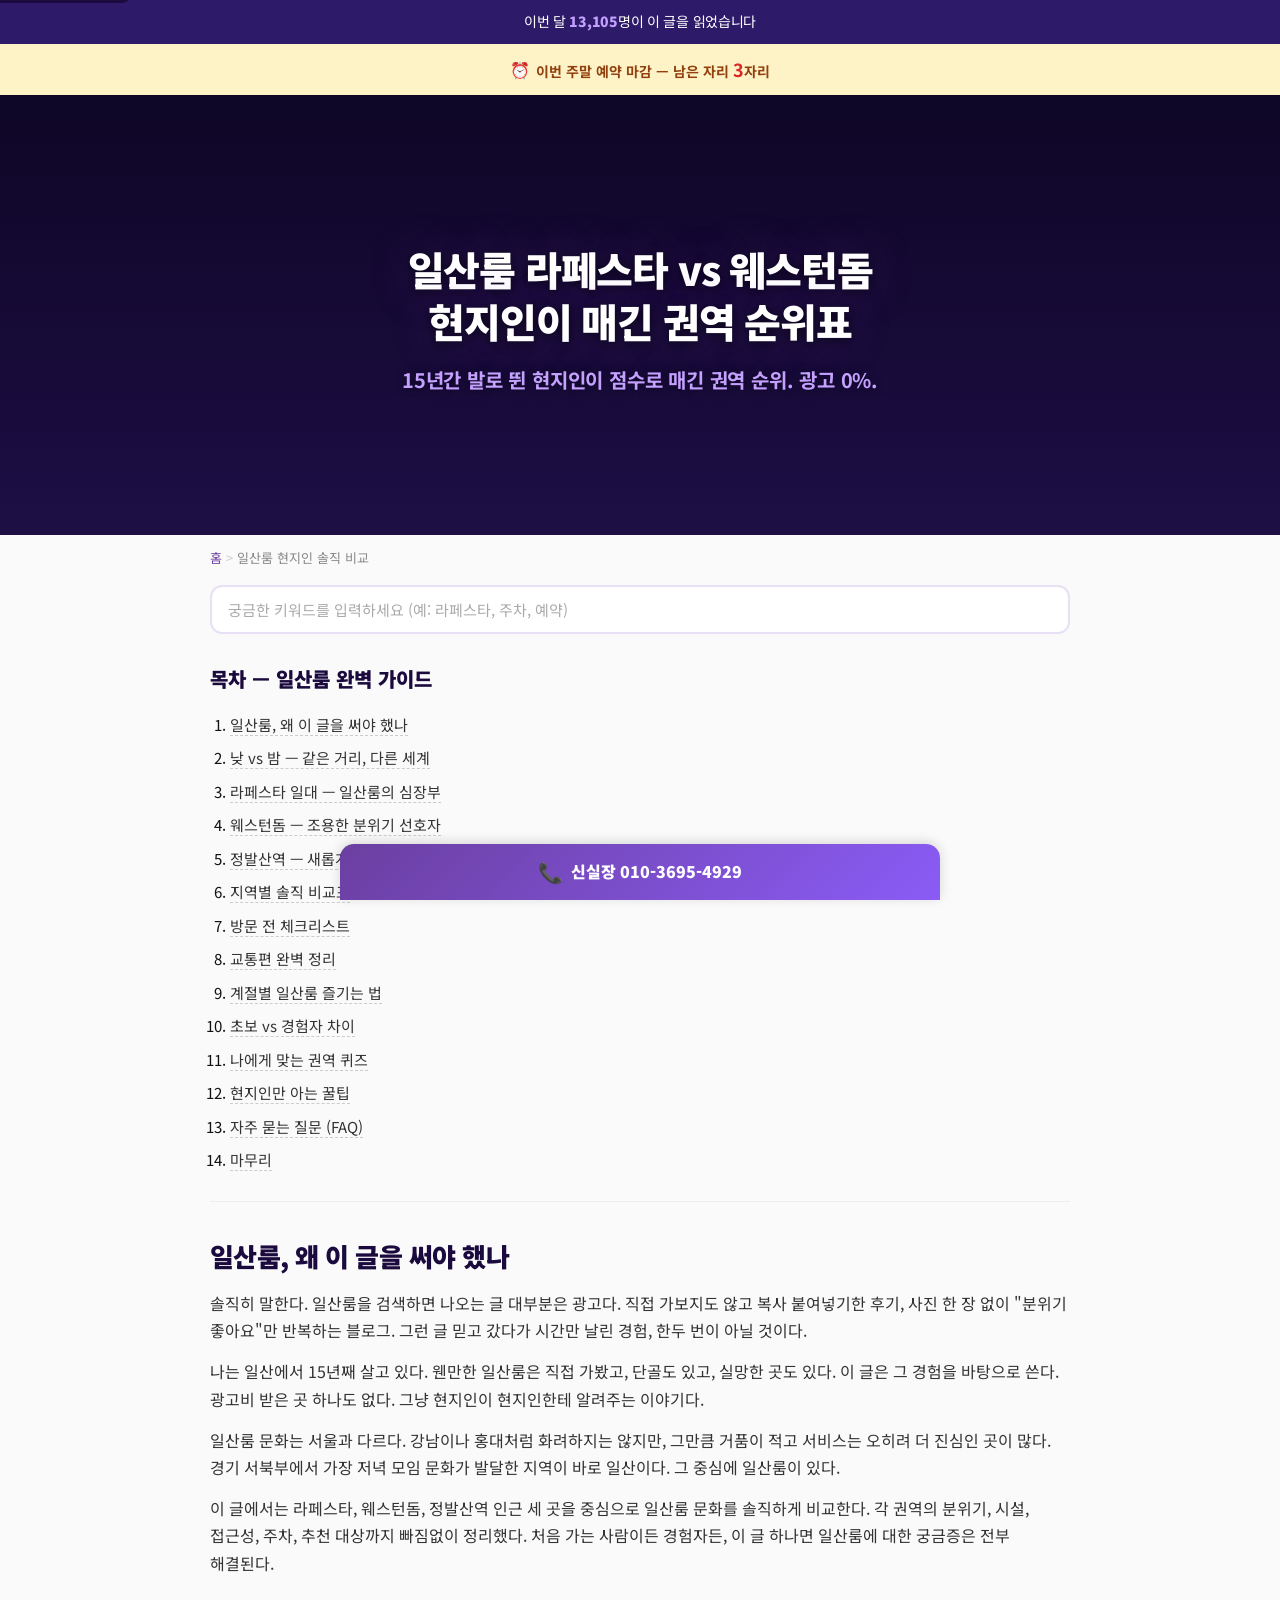
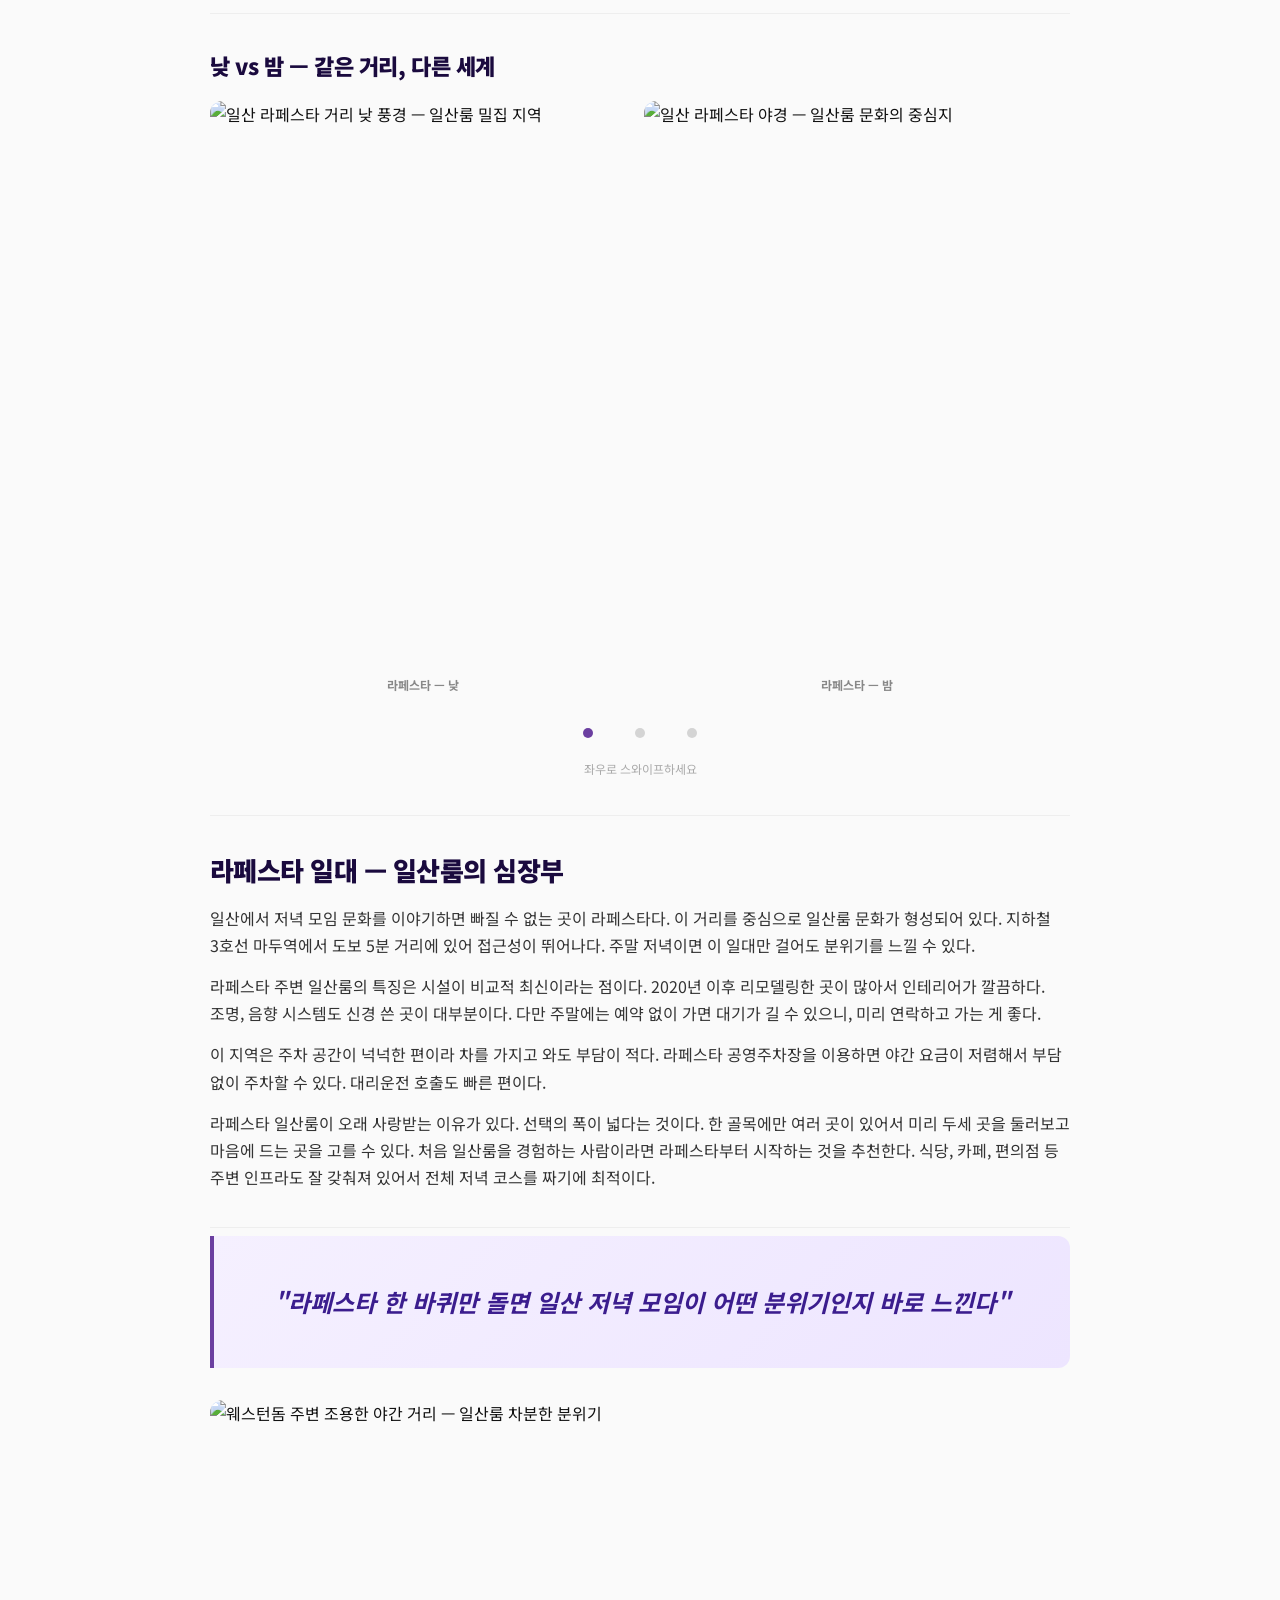
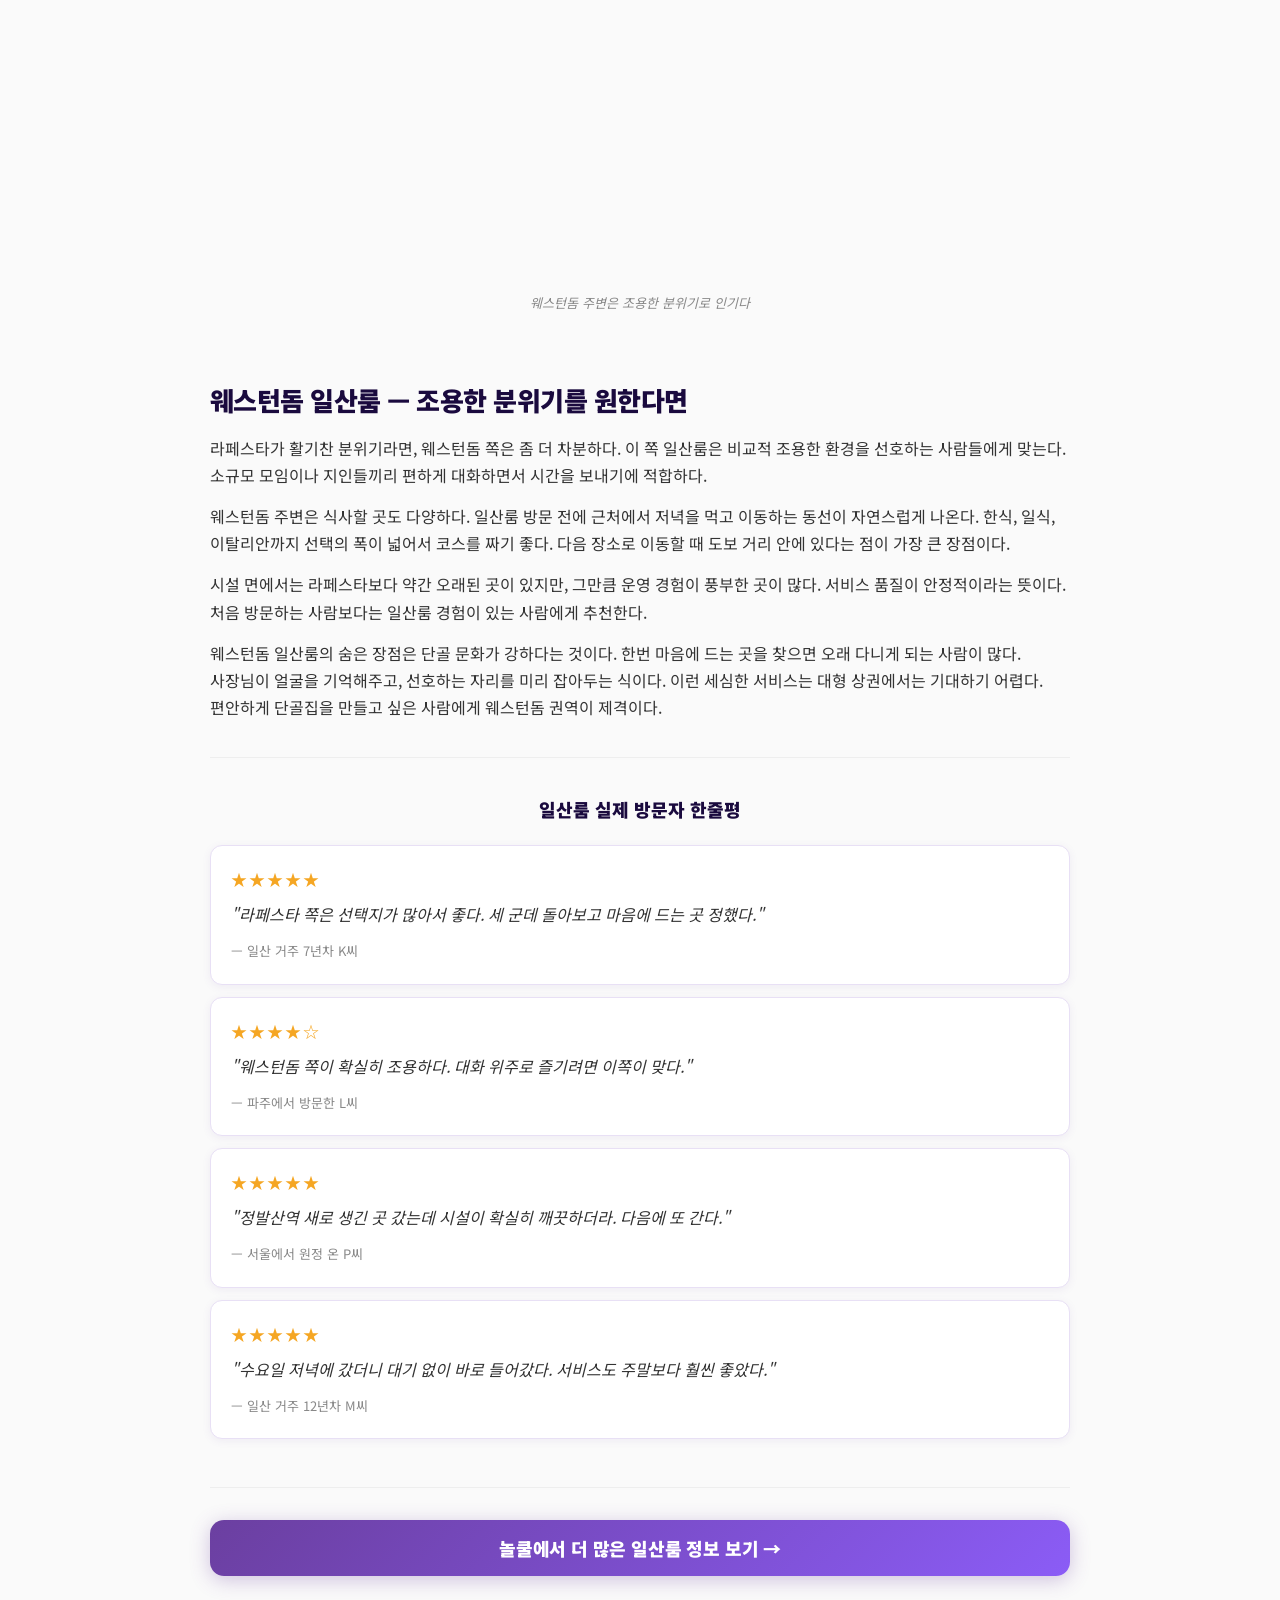
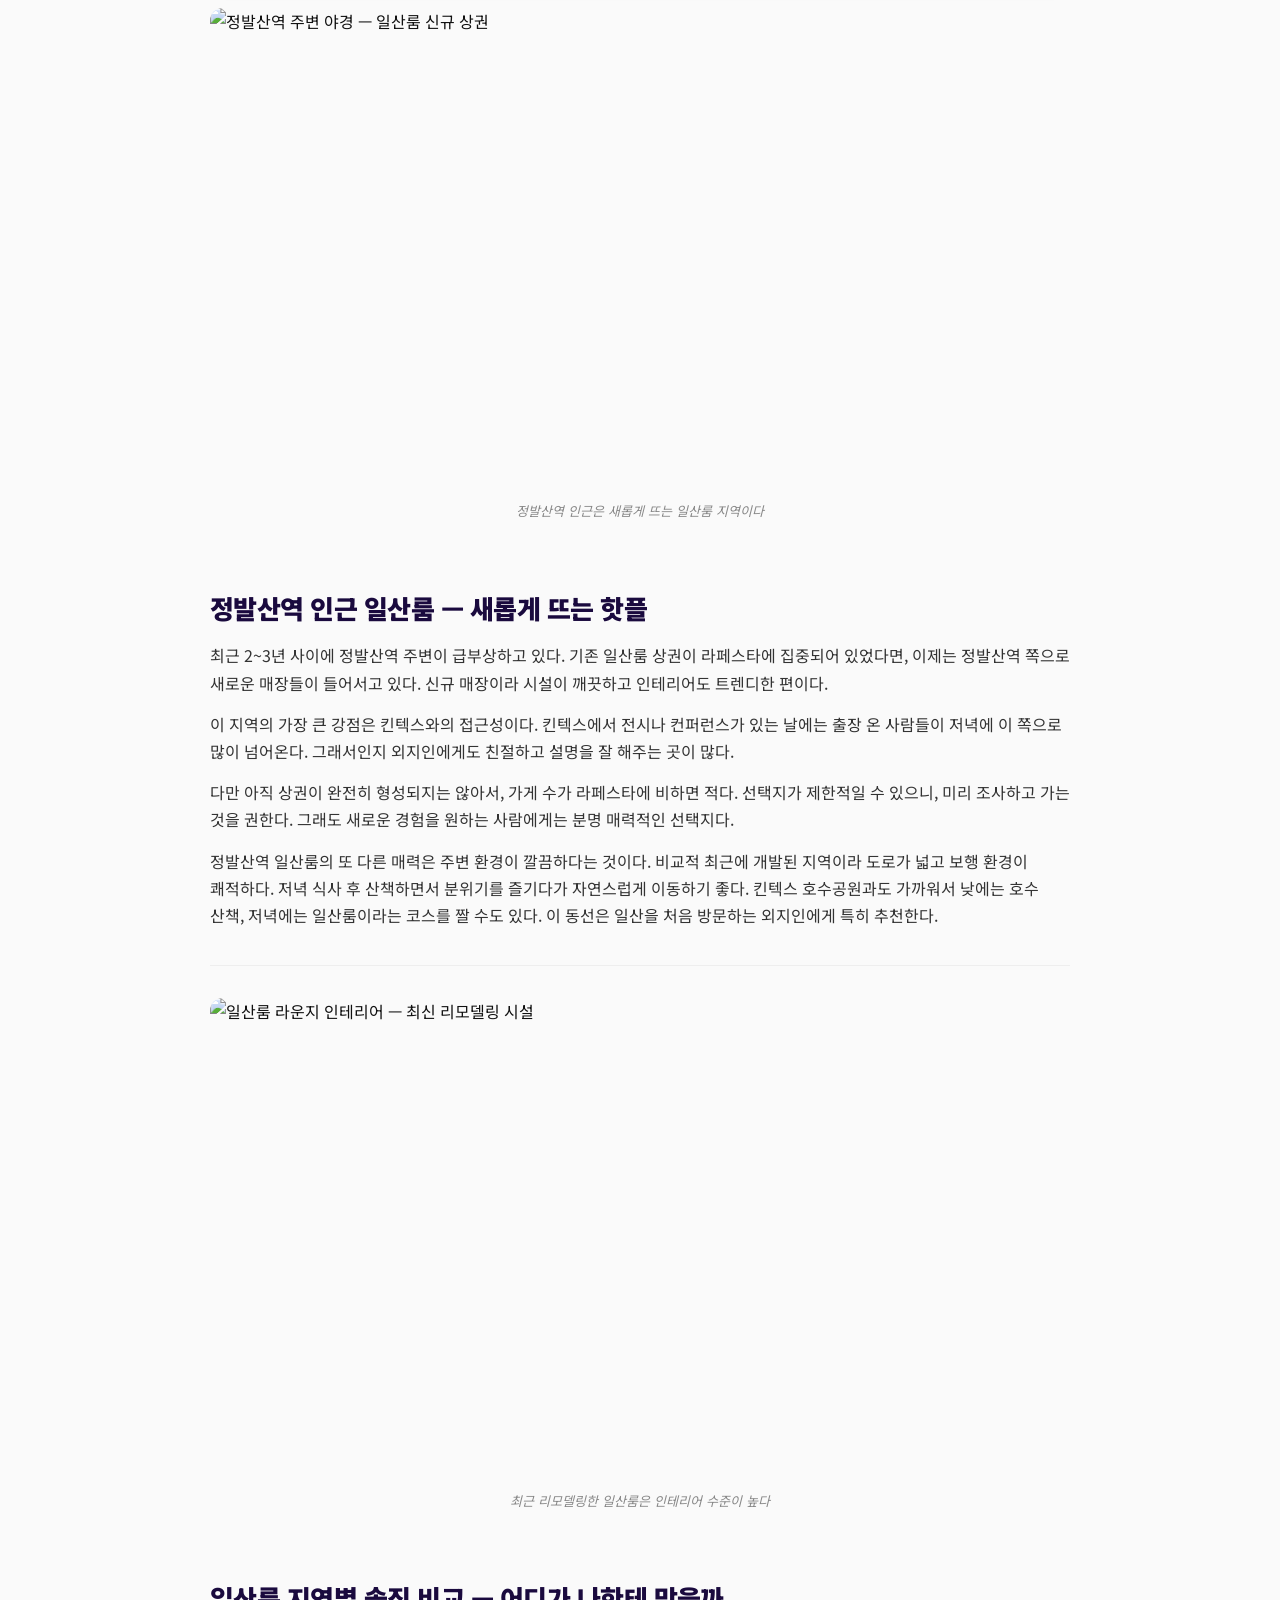
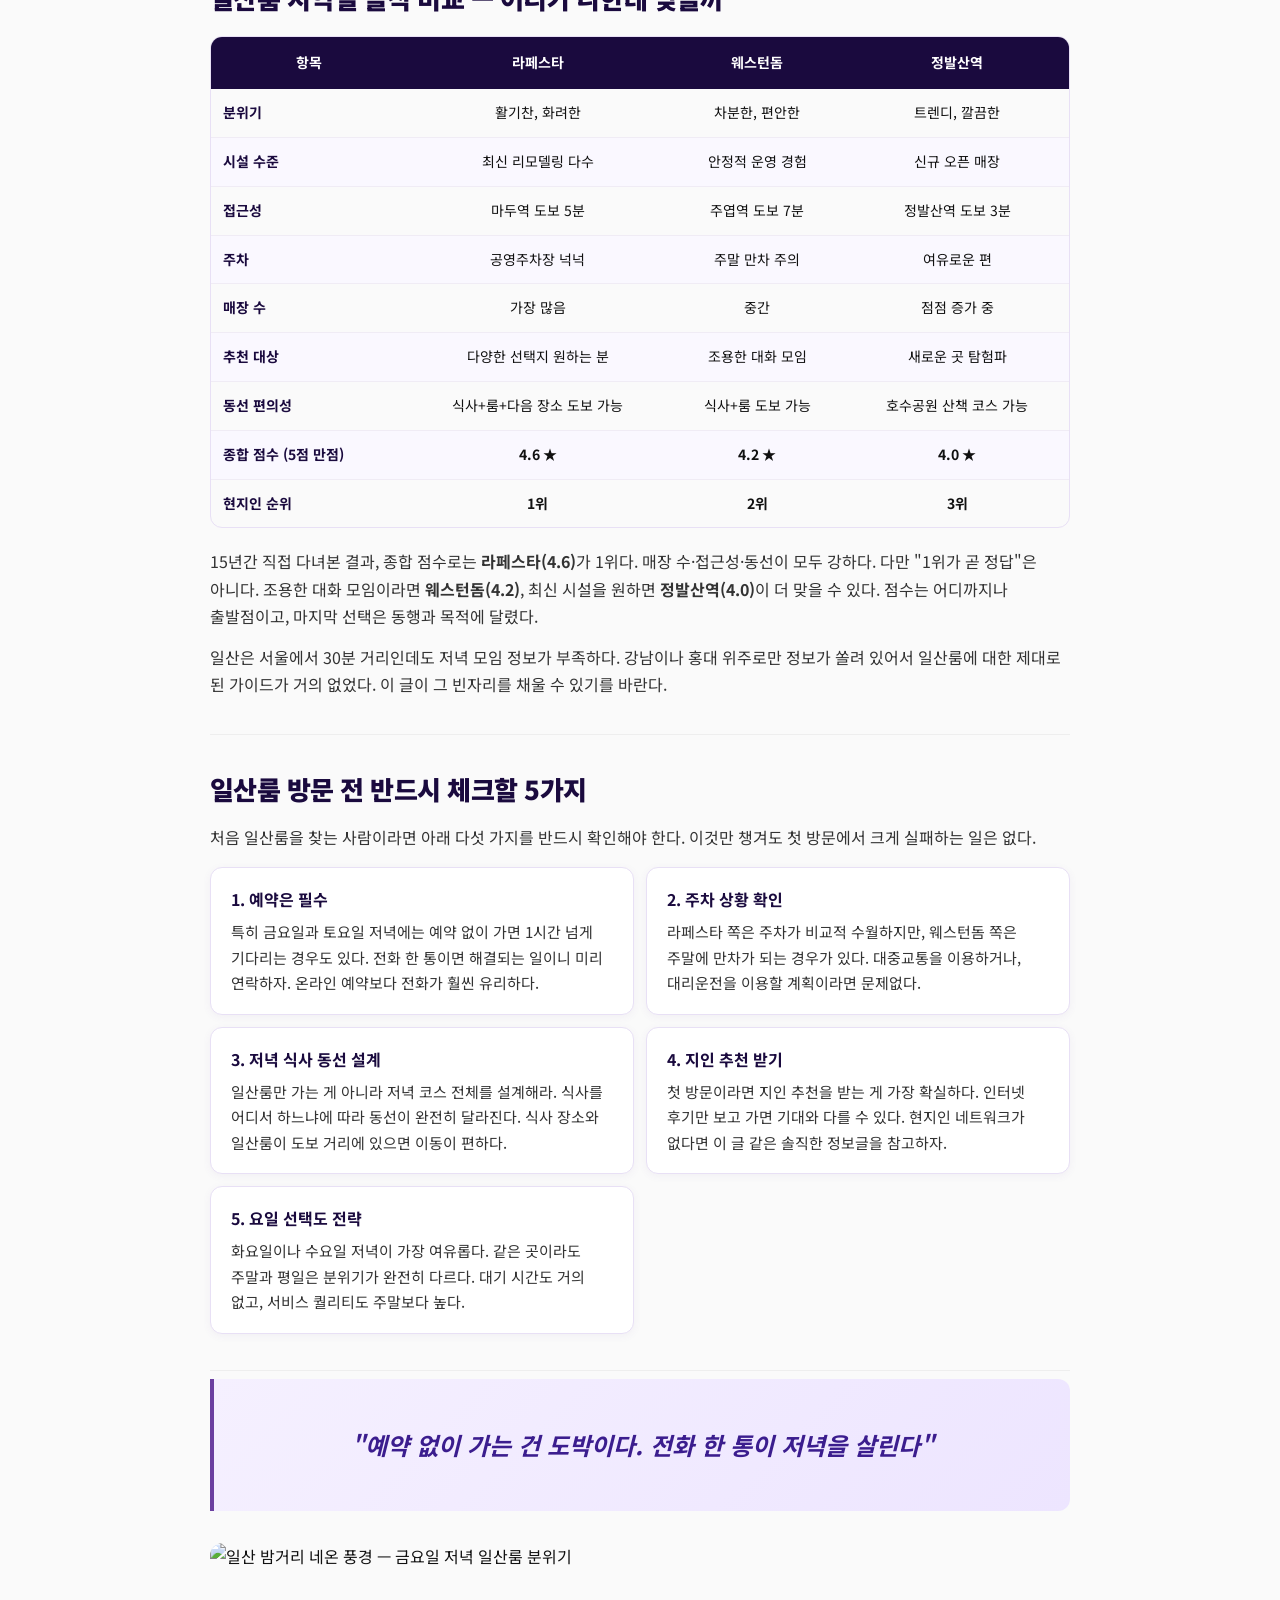
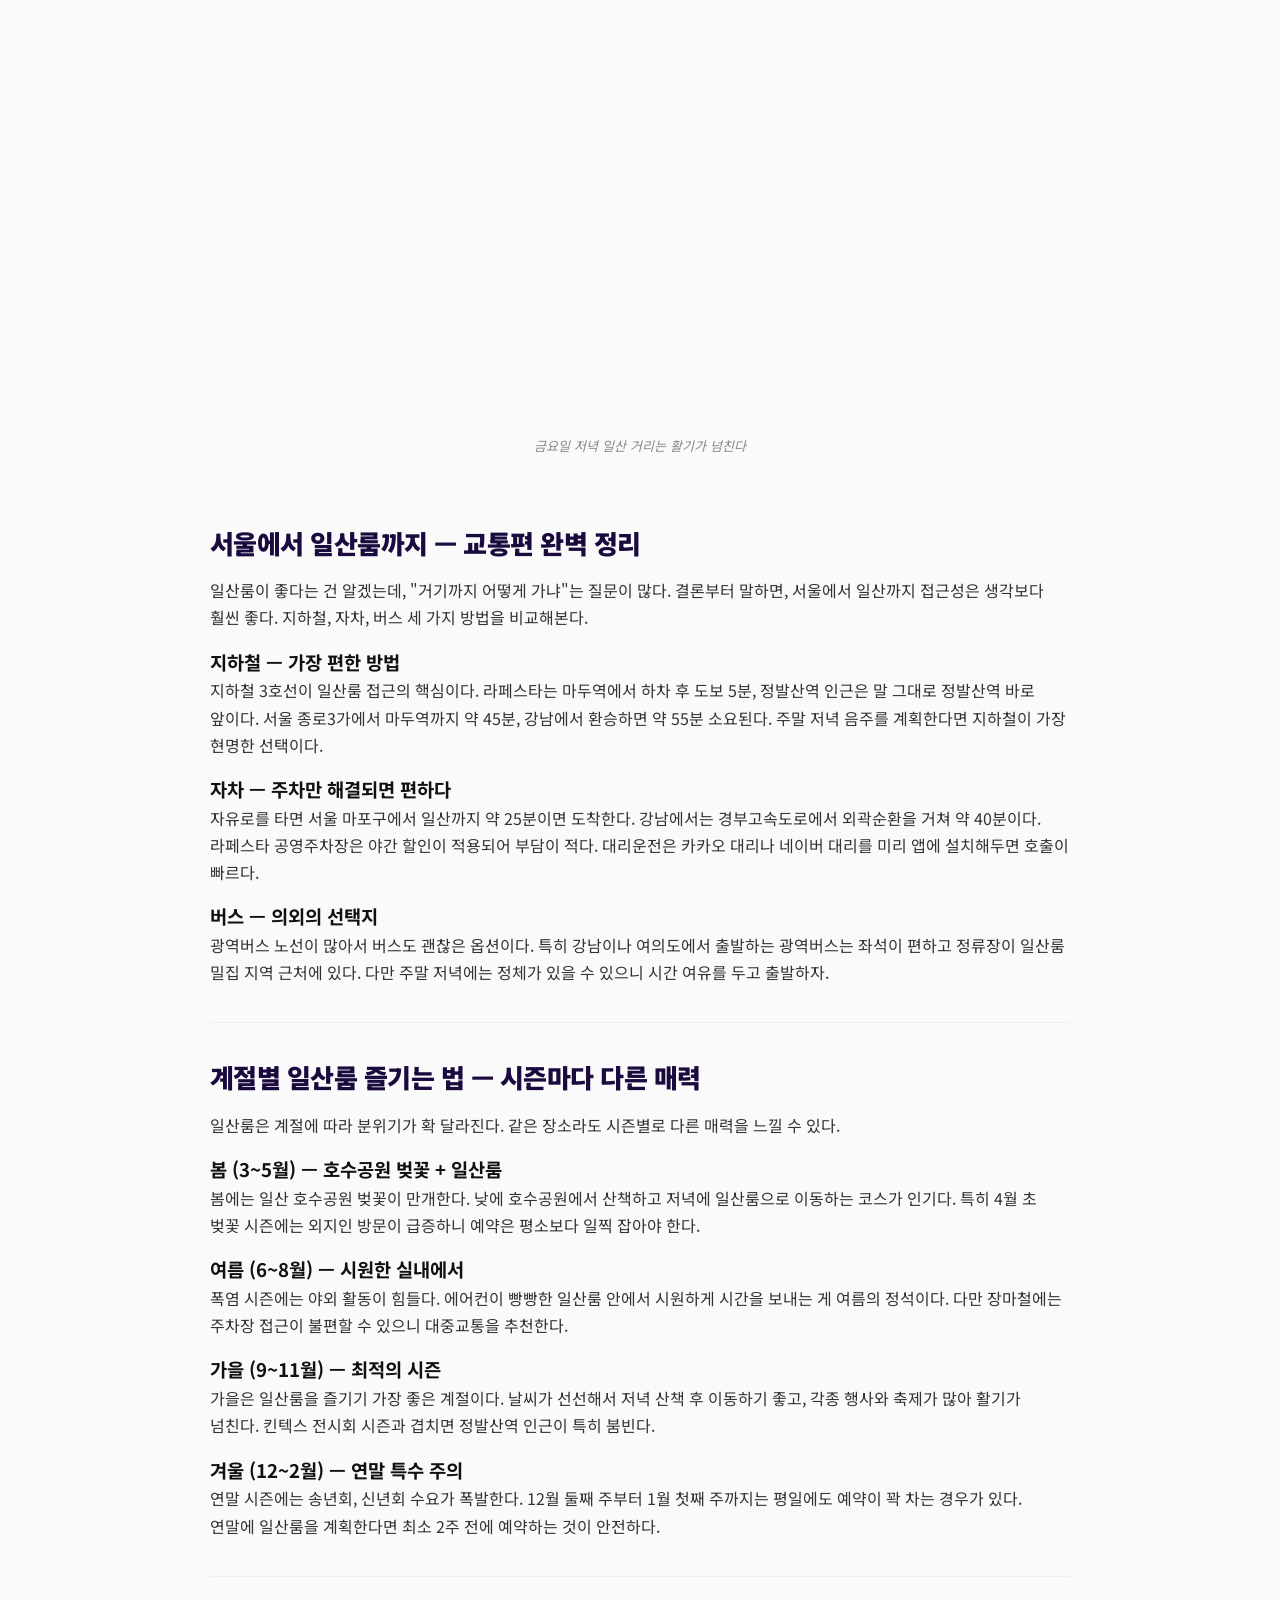
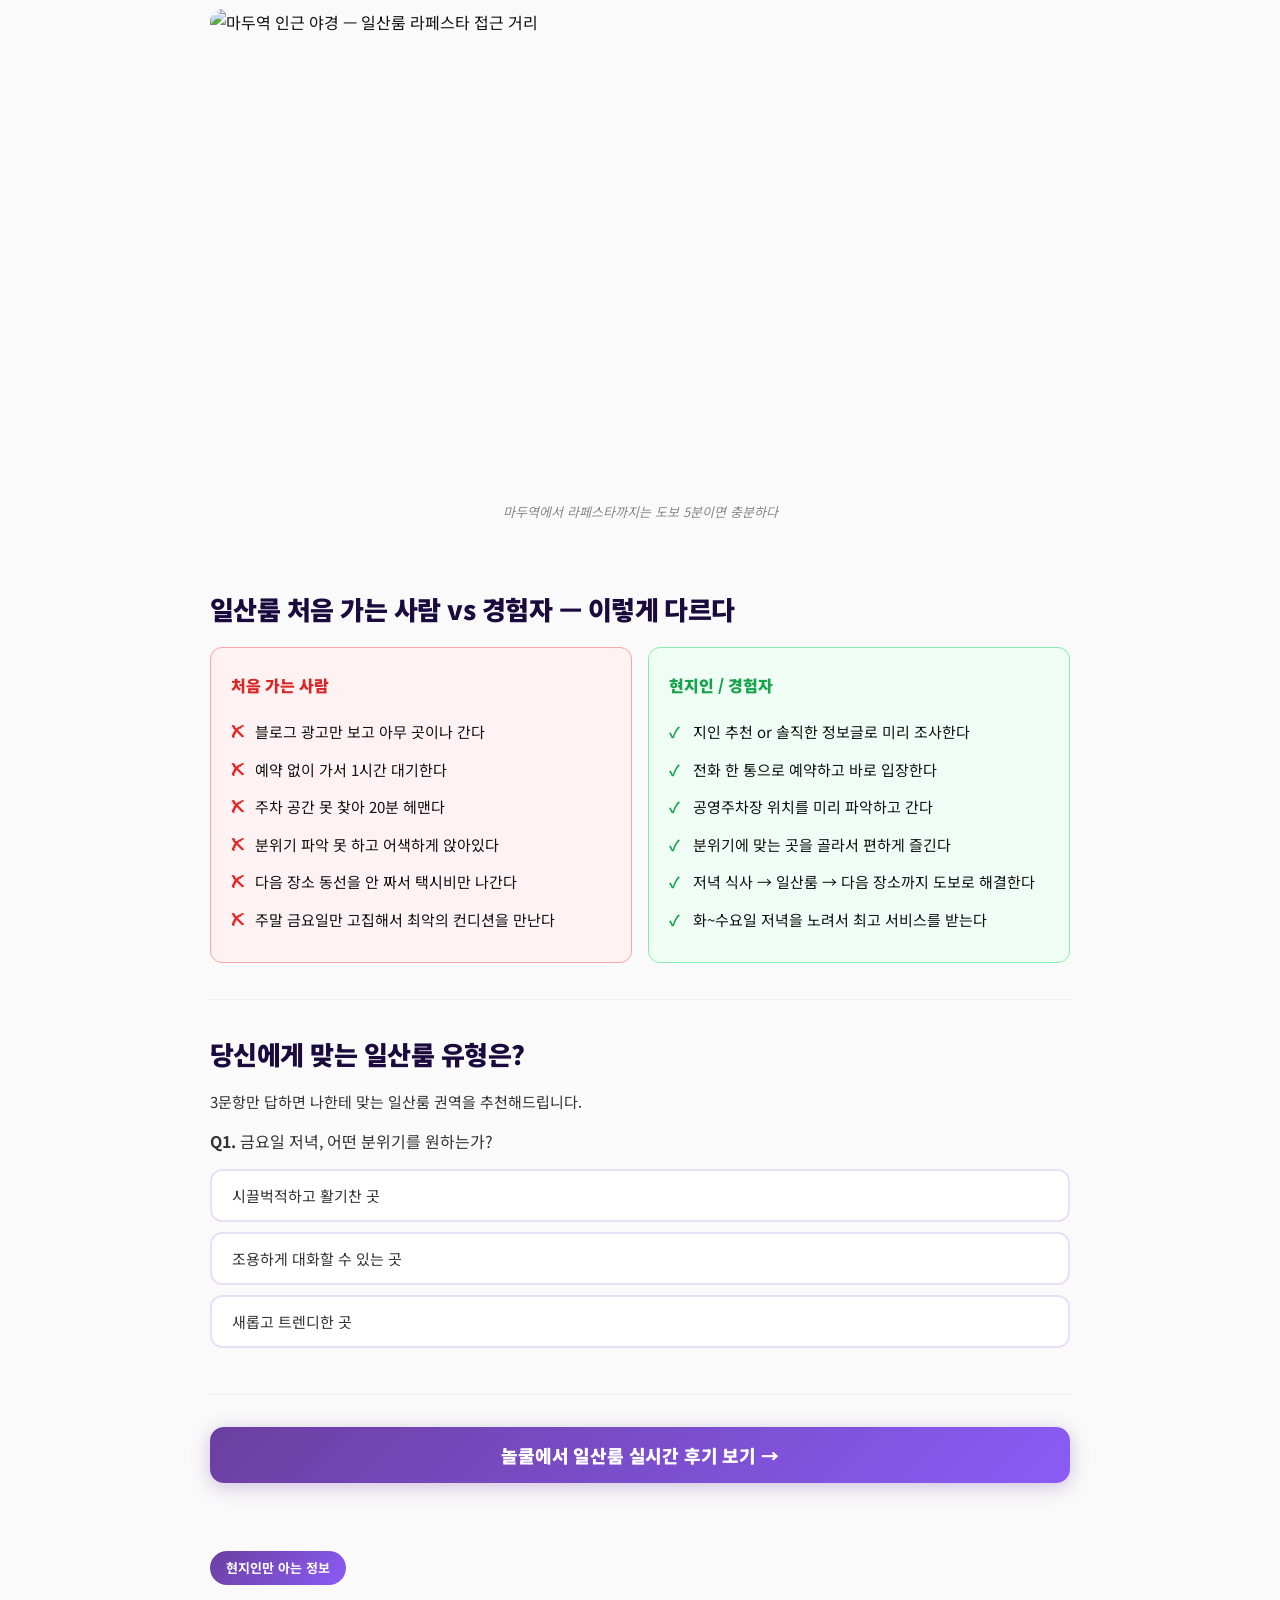
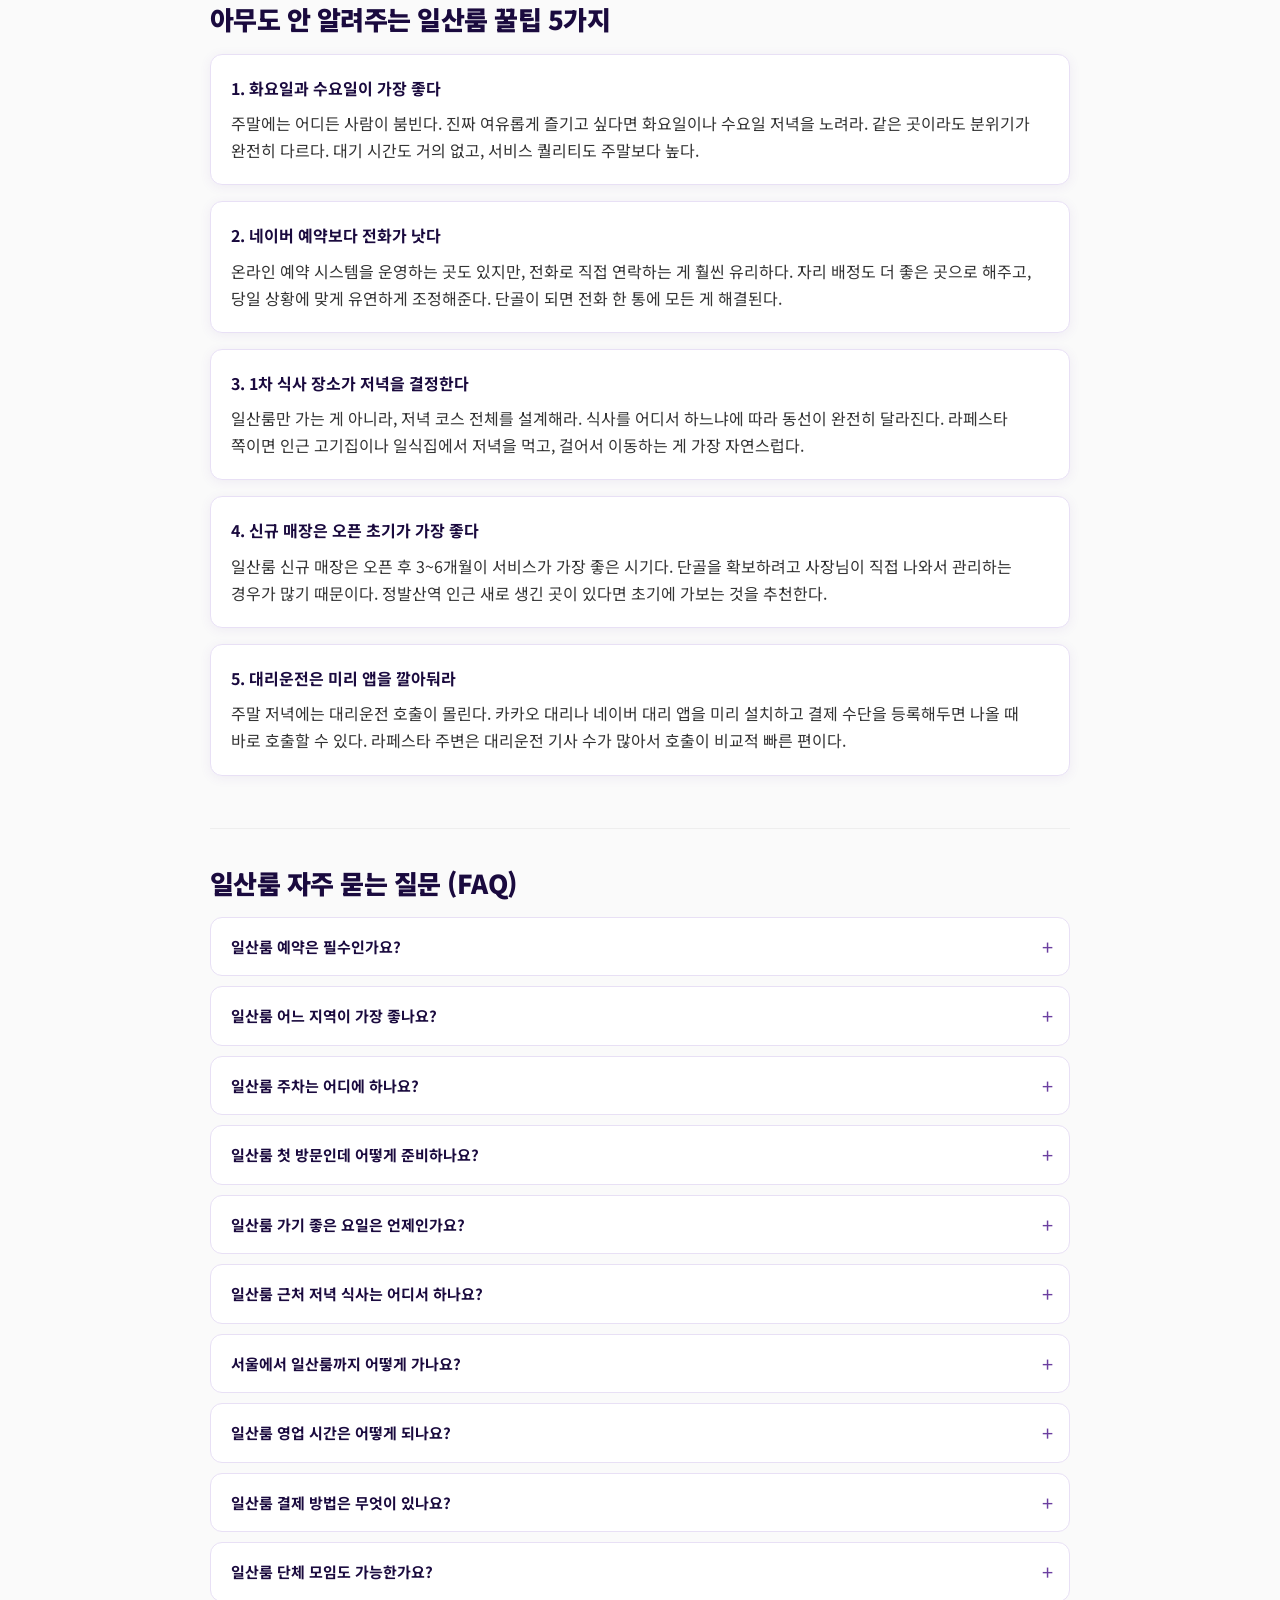
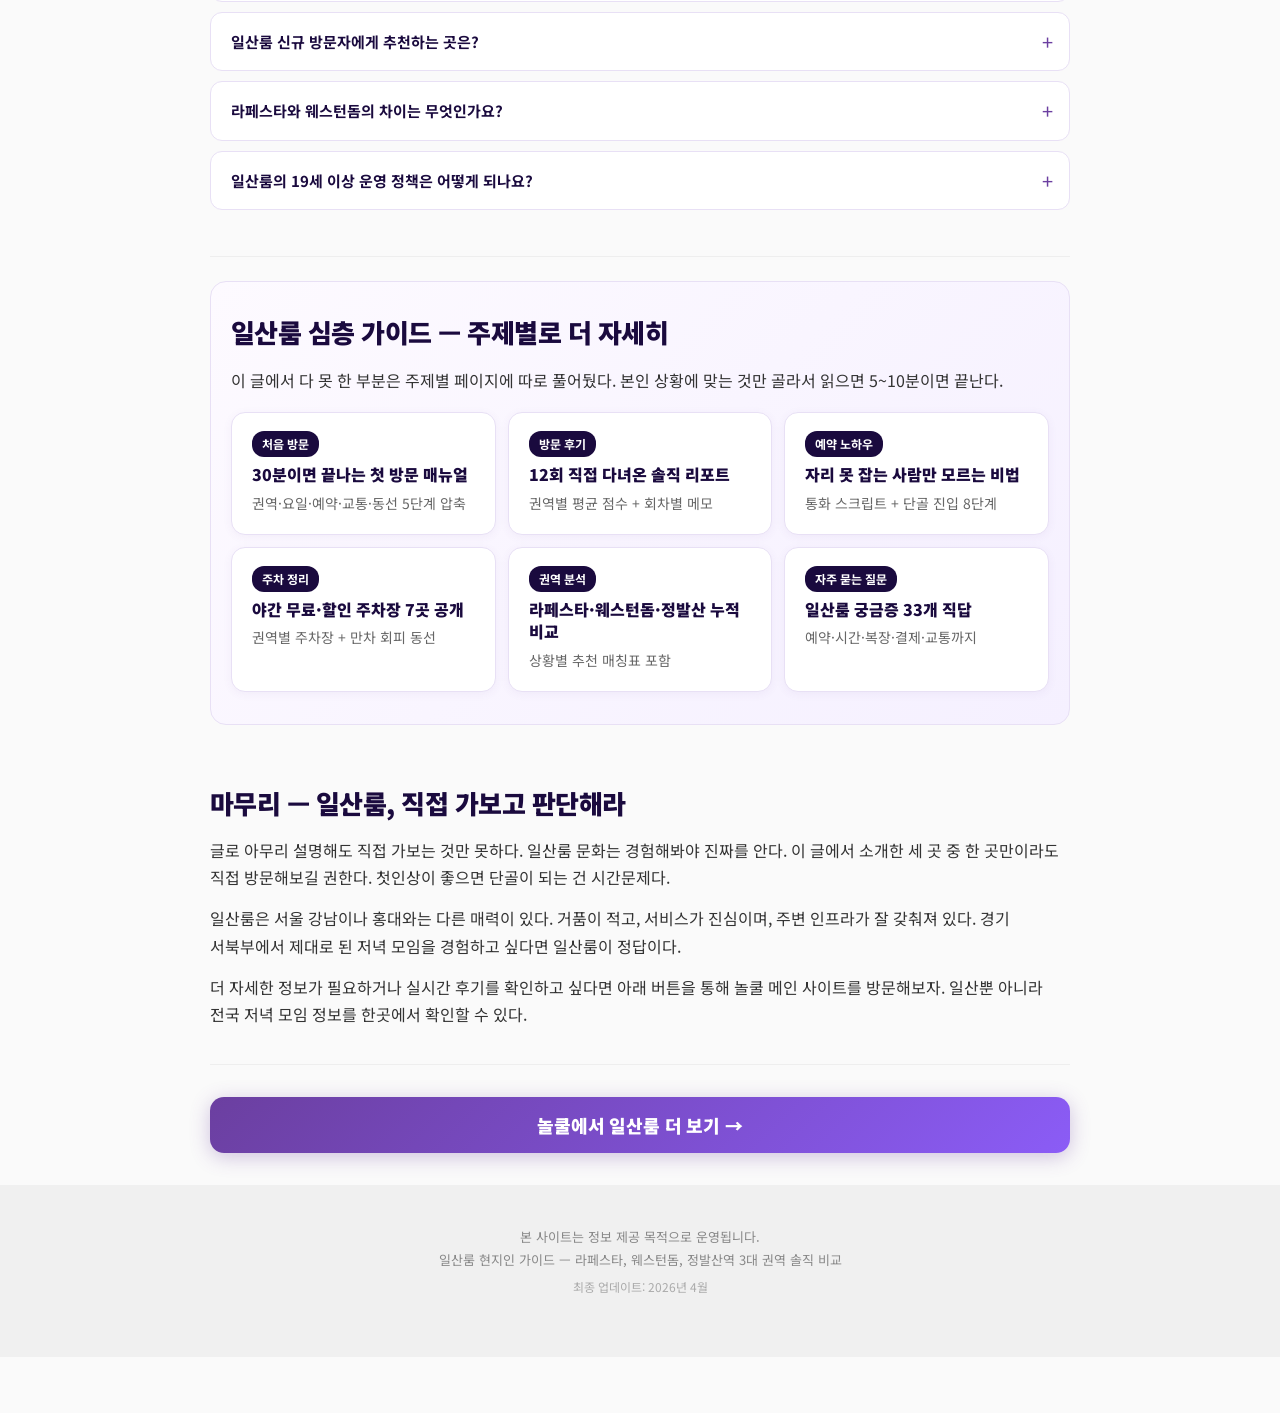
==== commit 084cdcbb: "SEO 색인 돌파 + 자동화: 카니발리제이션 제거, GSC 모니터, 버그 수정 - 홈 정체성 차별화: "라페스타 vs 웨스턴돔 순위표"로 형제 도메인(ilsanroom1) 제목/H" ====
--- a/index.html
+++ b/index.html
@@ -4,8 +4,8 @@
 <meta name="google-site-verification" content="PmfRK32sSB__iyGIVTwupgP_R45SPUo7QPPtmYJHXIc" />
   <meta charset="UTF-8">
   <meta name="viewport" content="width=device-width, initial-scale=1.0">
-  <title>일산룸 — 예약 전에 반드시 읽어야 할 현지인 솔직 비교</title>
-  <meta name="description" content="일산룸 15년 현지인이 라페스타, 웨스턴돔, 정발산역 3대 권역을 직접 방문하고 솔직 비교했습니다. 분위기, 시설, 주차, 예약 꿀팁까지 한눈에 확인하세요.">
+  <title>일산룸 라페스타 vs 웨스턴돔 — 현지인이 매긴 권역 순위표</title>
+  <meta name="description" content="일산룸 라페스타와 웨스턴돔, 어디가 진짜 1등일까? 15년 현지인이 분위기·시설·주차·응대를 점수로 매긴 권역 순위표를 공개합니다. 광고 없이 실측 데이터로 비교하고 예약 골든타임까지 정리했습니다.">
   <meta name="keywords" content="일산룸, 일산 룸, 일산룸 추천, 일산룸 후기, 일산룸 예약, 일산 프라이빗 룸, 라페스타 룸, 웨스턴돔 룸, 정발산역 룸, 일산룸 비교, 일산 저녁 모임">
   <meta name="robots" content="index, follow, max-image-preview:large, max-snippet:-1, max-video-preview:-1">
   <meta name="naver-site-verification" content="3ff3c81007962733e074078bd5aea4cd0a0d8776" />
@@ -17,8 +17,8 @@
   <meta name="geo.position" content="37.6584;126.7699">
   <meta name="ICBM" content="37.6584, 126.7699">
   <meta property="og:type" content="article">
-  <meta property="og:title" content="일산룸 — 예약 전에 반드시 읽어야 할 현지인 솔직 비교">
-  <meta property="og:description" content="일산룸 15년 현지인이 3대 권역을 직접 방문하고 솔직 비교. 분위기, 시설, 주차, 예약 꿀팁까지 총정리.">
+  <meta property="og:title" content="일산룸 라페스타 vs 웨스턴돔 — 현지인이 매긴 권역 순위표">
+  <meta property="og:description" content="일산룸 라페스타 vs 웨스턴돔 — 15년 현지인이 점수로 매긴 권역 순위표. 분위기·시설·주차·응대 실측 비교.">
   <meta property="og:url" content="https://ilsanroom2.pages.dev/">
   <meta property="og:image" content="https://ilsanroom2.pages.dev/og-image.png">
   <meta property="og:image:width" content="1200">
@@ -26,20 +26,20 @@
   <meta property="og:locale" content="ko_KR">
   <meta property="og:site_name" content="일산룸 현지인 가이드">
   <meta property="article:published_time" content="2026-04-04T00:00:00+09:00">
-  <meta property="article:modified_time" content="2026-05-21T00:00:00+09:00">
+  <meta property="article:modified_time" content="2026-06-02T00:00:00+09:00">
   <meta property="article:section" content="일산 저녁 모임">
   <meta property="article:tag" content="일산룸">
   <meta property="article:tag" content="일산 저녁 모임">
   <meta property="article:tag" content="일산룸 추천">
   <meta name="twitter:card" content="summary_large_image">
-  <meta name="twitter:title" content="일산룸 — 예약 전에 반드시 읽어야 할 현지인 솔직 비교">
-  <meta name="twitter:description" content="일산룸 15년 현지인이 3대 권역을 직접 방문하고 솔직 비교했습니다.">
+  <meta name="twitter:title" content="일산룸 라페스타 vs 웨스턴돔 — 현지인이 매긴 권역 순위표">
+  <meta name="twitter:description" content="일산룸 라페스타 vs 웨스턴돔, 15년 현지인이 점수로 매긴 권역 순위표.">
   <meta name="twitter:image" content="https://ilsanroom2.pages.dev/og-image.png">
   <link rel="manifest" href="/site.webmanifest">
   <link rel="apple-touch-icon" sizes="192x192" href="/icon-192.png">
   <link rel="icon" type="image/png" sizes="192x192" href="/icon-192.png">
   <link rel="icon" type="image/png" sizes="512x512" href="/icon-512.png">
-  <meta name="theme-color" content="#8B0000">
+  <meta name="theme-color" content="#1a0a3e">
   <meta name="apple-mobile-web-app-capable" content="yes">
   <meta name="apple-mobile-web-app-status-bar-style" content="black-translucent">
   <meta name="apple-mobile-web-app-title" content="일산룸">
@@ -79,8 +79,8 @@
       {
         "@type": "Article",
         "@id": "https://ilsanroom2.pages.dev/#article",
-        "headline": "일산룸 — 예약 전에 반드시 읽어야 할 현지인 솔직 비교",
-        "description": "일산룸 15년 현지인이 라페스타, 웨스턴돔, 정발산역 3대 권역을 직접 방문하고 솔직 비교했습니다.",
+        "headline": "일산룸 라페스타 vs 웨스턴돔 — 현지인이 매긴 권역 순위표",
+        "description": "일산룸 라페스타와 웨스턴돔을 15년 현지인이 분위기·시설·주차·응대 항목별 점수로 매긴 권역 순위표. 광고 없이 실측 비교.",
         "image": "https://ilsanroom2.pages.dev/og-image.png",
         "author": {
           "@type": "Person",
@@ -96,7 +96,7 @@
           }
         },
         "datePublished": "2026-04-04T00:00:00+09:00",
-        "dateModified": "2026-05-21T00:00:00+09:00",
+        "dateModified": "2026-06-02T00:00:00+09:00",
         "mainEntityOfPage": {
           "@type": "WebPage",
           "@id": "https://ilsanroom2.pages.dev/"
@@ -129,7 +129,6 @@
         "url": "https://ilsanroom2.pages.dev/",
         "telephone": "+82-10-3695-4929",
         "image": "https://ilsanroom2.pages.dev/og-image.png",
-        "priceRange": "₩₩",
         "address": {
           "@type": "PostalAddress",
           "addressLocality": "고양시",
@@ -282,8 +281,8 @@
   <!-- Hero -->
   <header class="hero" style="background-image:url('https://images.unsplash.com/photo-1519608487953-e999c86e7455?w=1200&q=80&auto=format')">
     <div class="hero-overlay">
-      <h1>일산룸 — 예약 전에 반드시<br>읽어야 할 현지인 솔직 비교</h1>
-      <p class="hero-sub">15년 현지인이 쓴 진짜 가이드. 이 글 하나로 끝.</p>
+      <h1>일산룸 라페스타 vs 웨스턴돔<br>현지인이 매긴 권역 순위표</h1>
+      <p class="hero-sub">15년간 발로 뛴 현지인이 점수로 매긴 권역 순위. 광고 0%.</p>
     </div>
   </header>
 
@@ -539,10 +538,22 @@
               <td>식사+룸 도보 가능</td>
               <td>호수공원 산책 코스 가능</td>
             </tr>
+            <tr>
+              <td class="row-label">종합 점수 (5점 만점)</td>
+              <td><strong>4.6 ★</strong></td>
+              <td><strong>4.2 ★</strong></td>
+              <td><strong>4.0 ★</strong></td>
+            </tr>
+            <tr>
+              <td class="row-label">현지인 순위</td>
+              <td><strong>1위</strong></td>
+              <td><strong>2위</strong></td>
+              <td><strong>3위</strong></td>
+            </tr>
           </tbody>
         </table>
       </div>
-      <p>결국 일산룸 선택은 취향의 문제다. 어떤 곳이 "최고"라고 단정할 수 없다. 본인이 어떤 분위기를 좋아하는지, 누구와 가는지, 어떤 목적인지에 따라 달라진다. 이 비교표가 선택에 기준이 되었으면 한다.</p>
+      <p>15년간 직접 다녀본 결과, 종합 점수로는 <strong>라페스타(4.6)</strong>가 1위다. 매장 수·접근성·동선이 모두 강하다. 다만 "1위가 곧 정답"은 아니다. 조용한 대화 모임이라면 <strong>웨스턴돔(4.2)</strong>, 최신 시설을 원하면 <strong>정발산역(4.0)</strong>이 더 맞을 수 있다. 점수는 어디까지나 출발점이고, 마지막 선택은 동행과 목적에 달렸다.</p>
       <p>일산은 서울에서 30분 거리인데도 저녁 모임 정보가 부족하다. 강남이나 홍대 위주로만 정보가 쏠려 있어서 일산룸에 대한 제대로 된 가이드가 거의 없었다. 이 글이 그 빈자리를 채울 수 있기를 바란다.</p>
     </section>
 
--- a/style.css
+++ b/style.css
@@ -987,7 +987,7 @@
 }
 
 .faq-answer.open {
-  max-height: 300px;
+  max-height: 800px;
   padding: 0 20px 16px;
 }
 
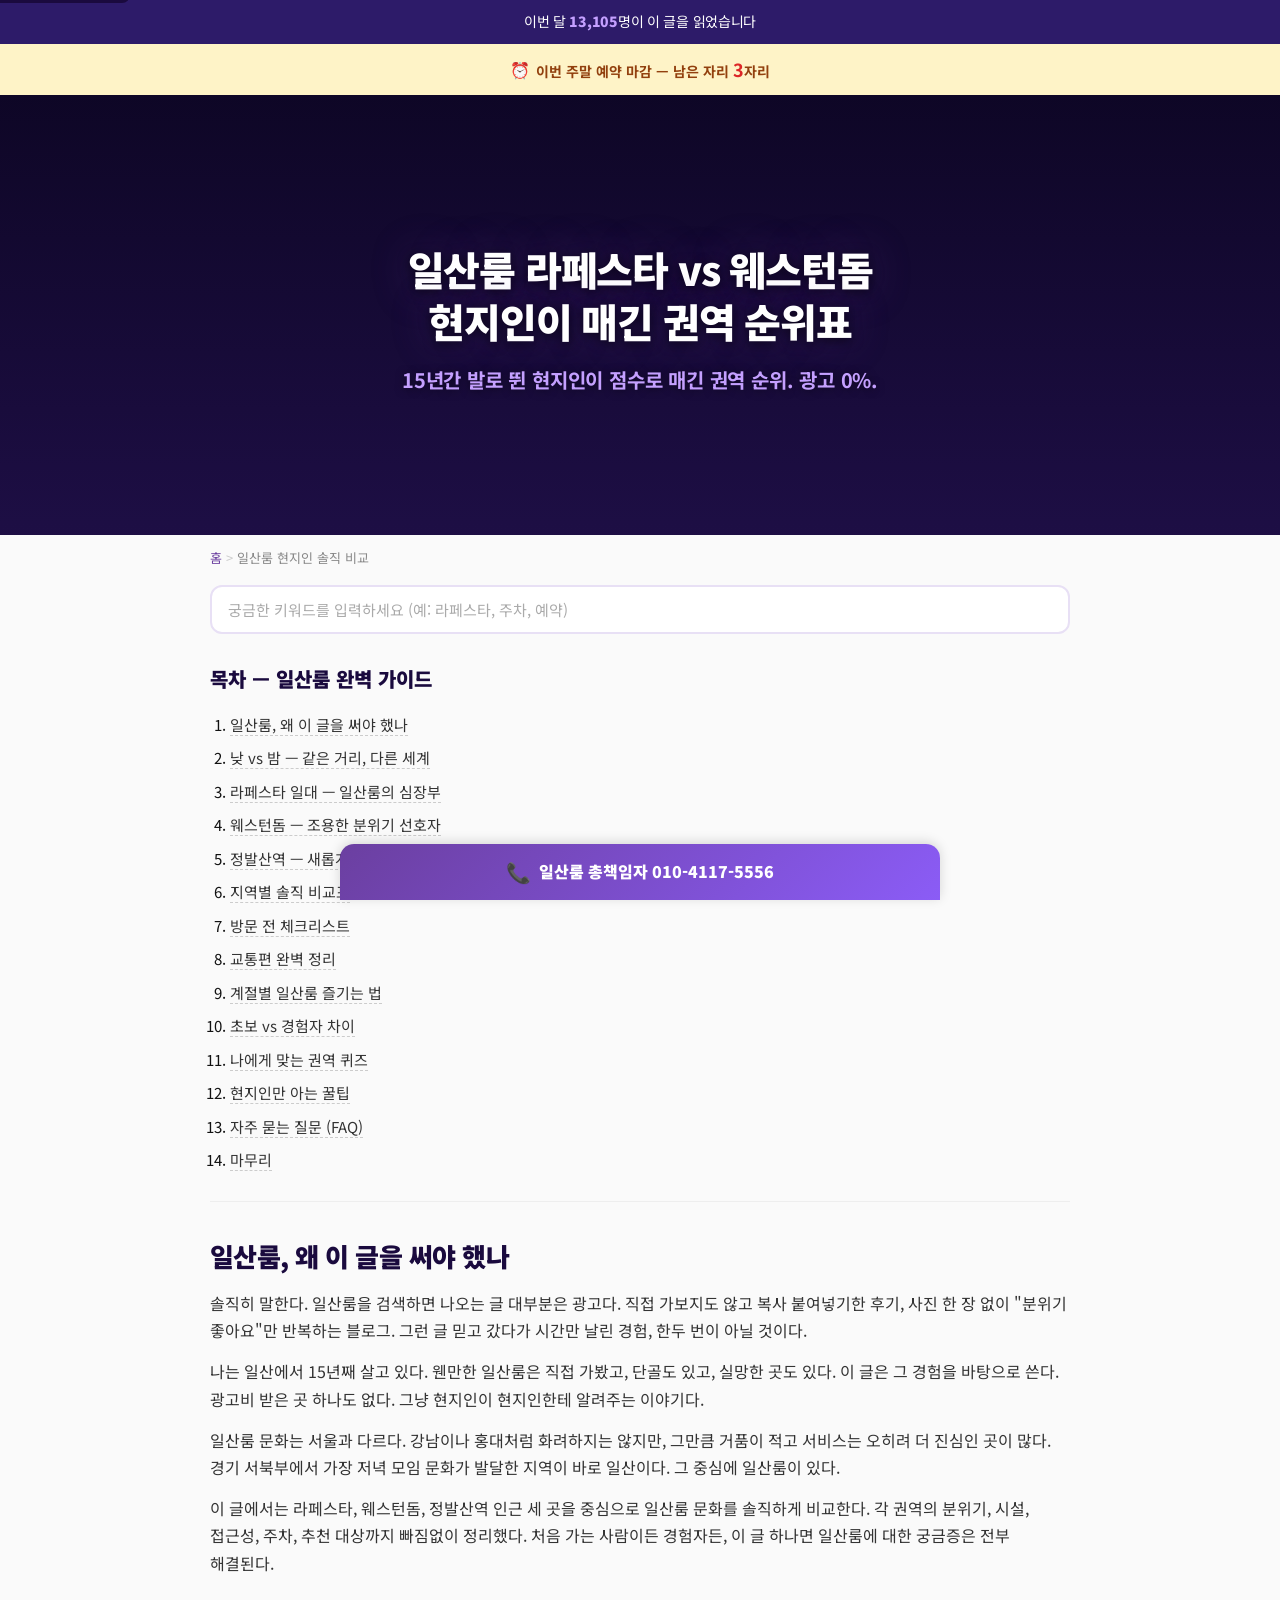
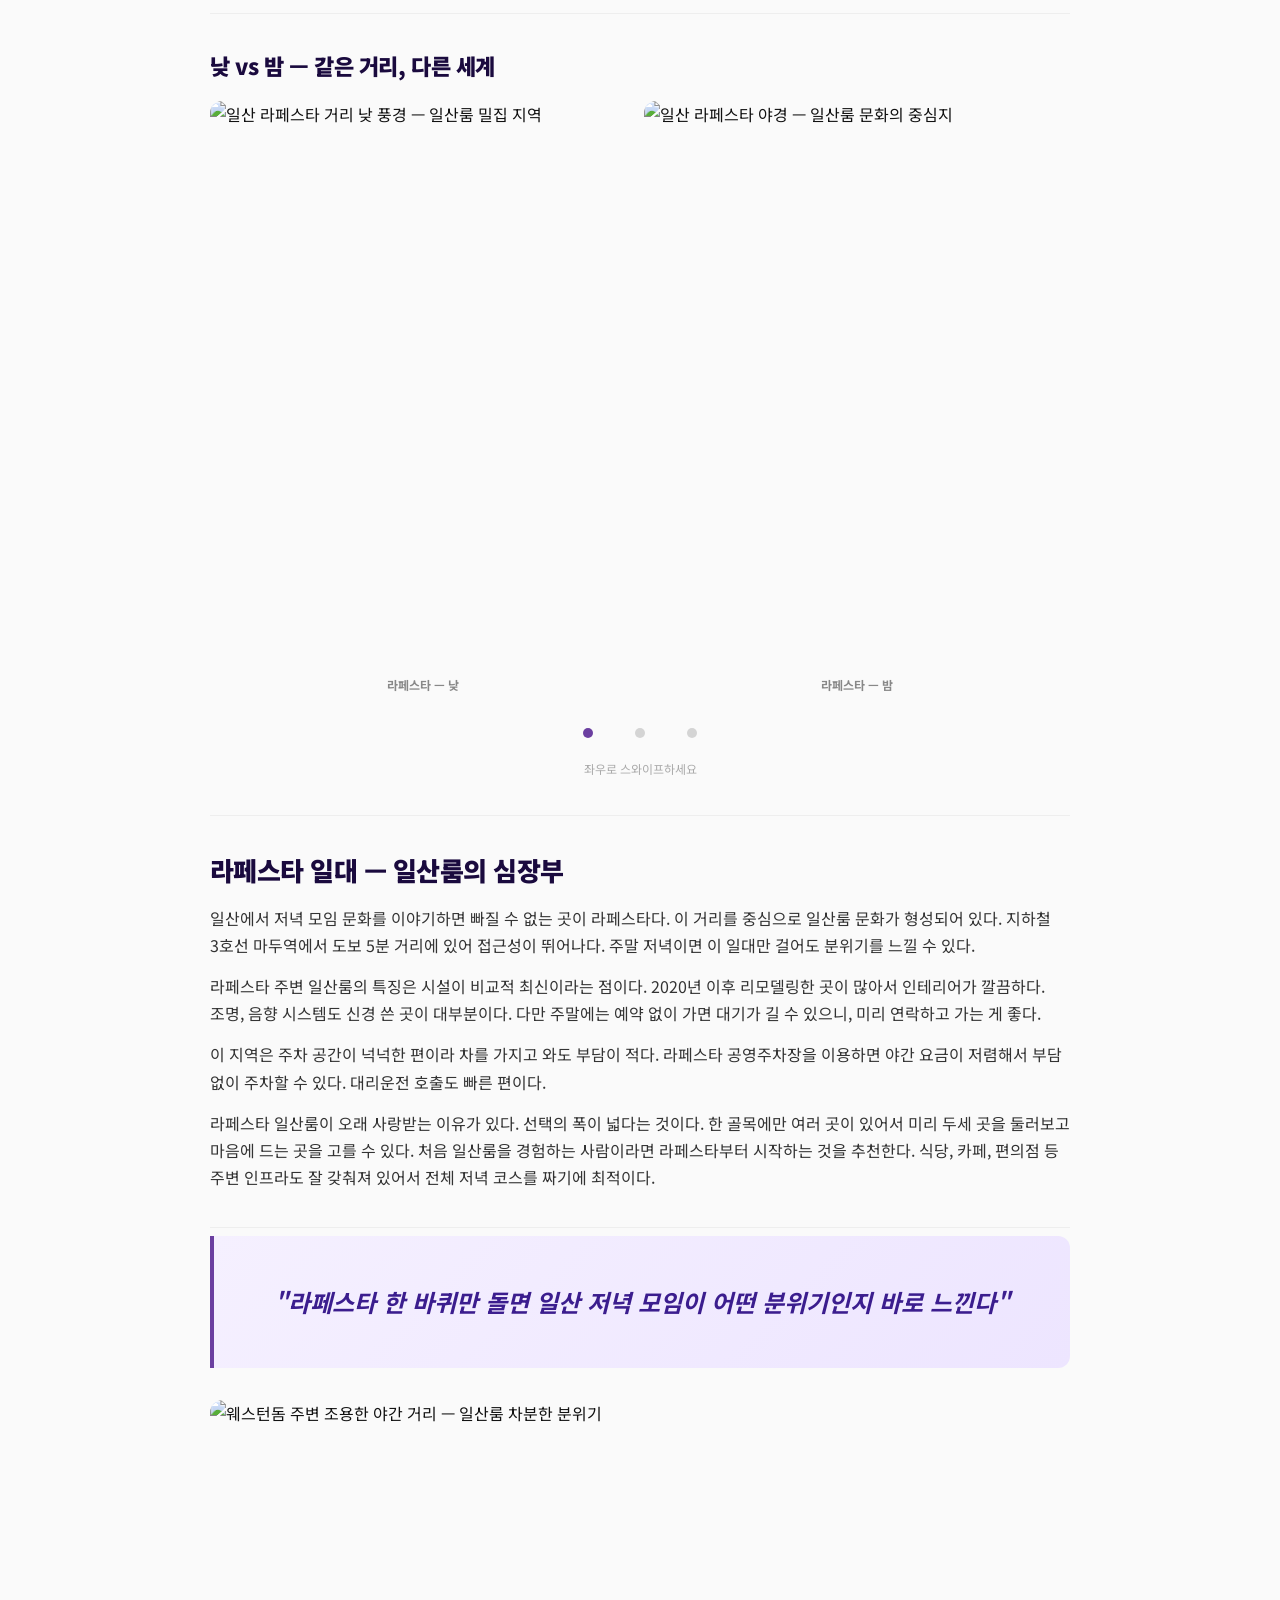
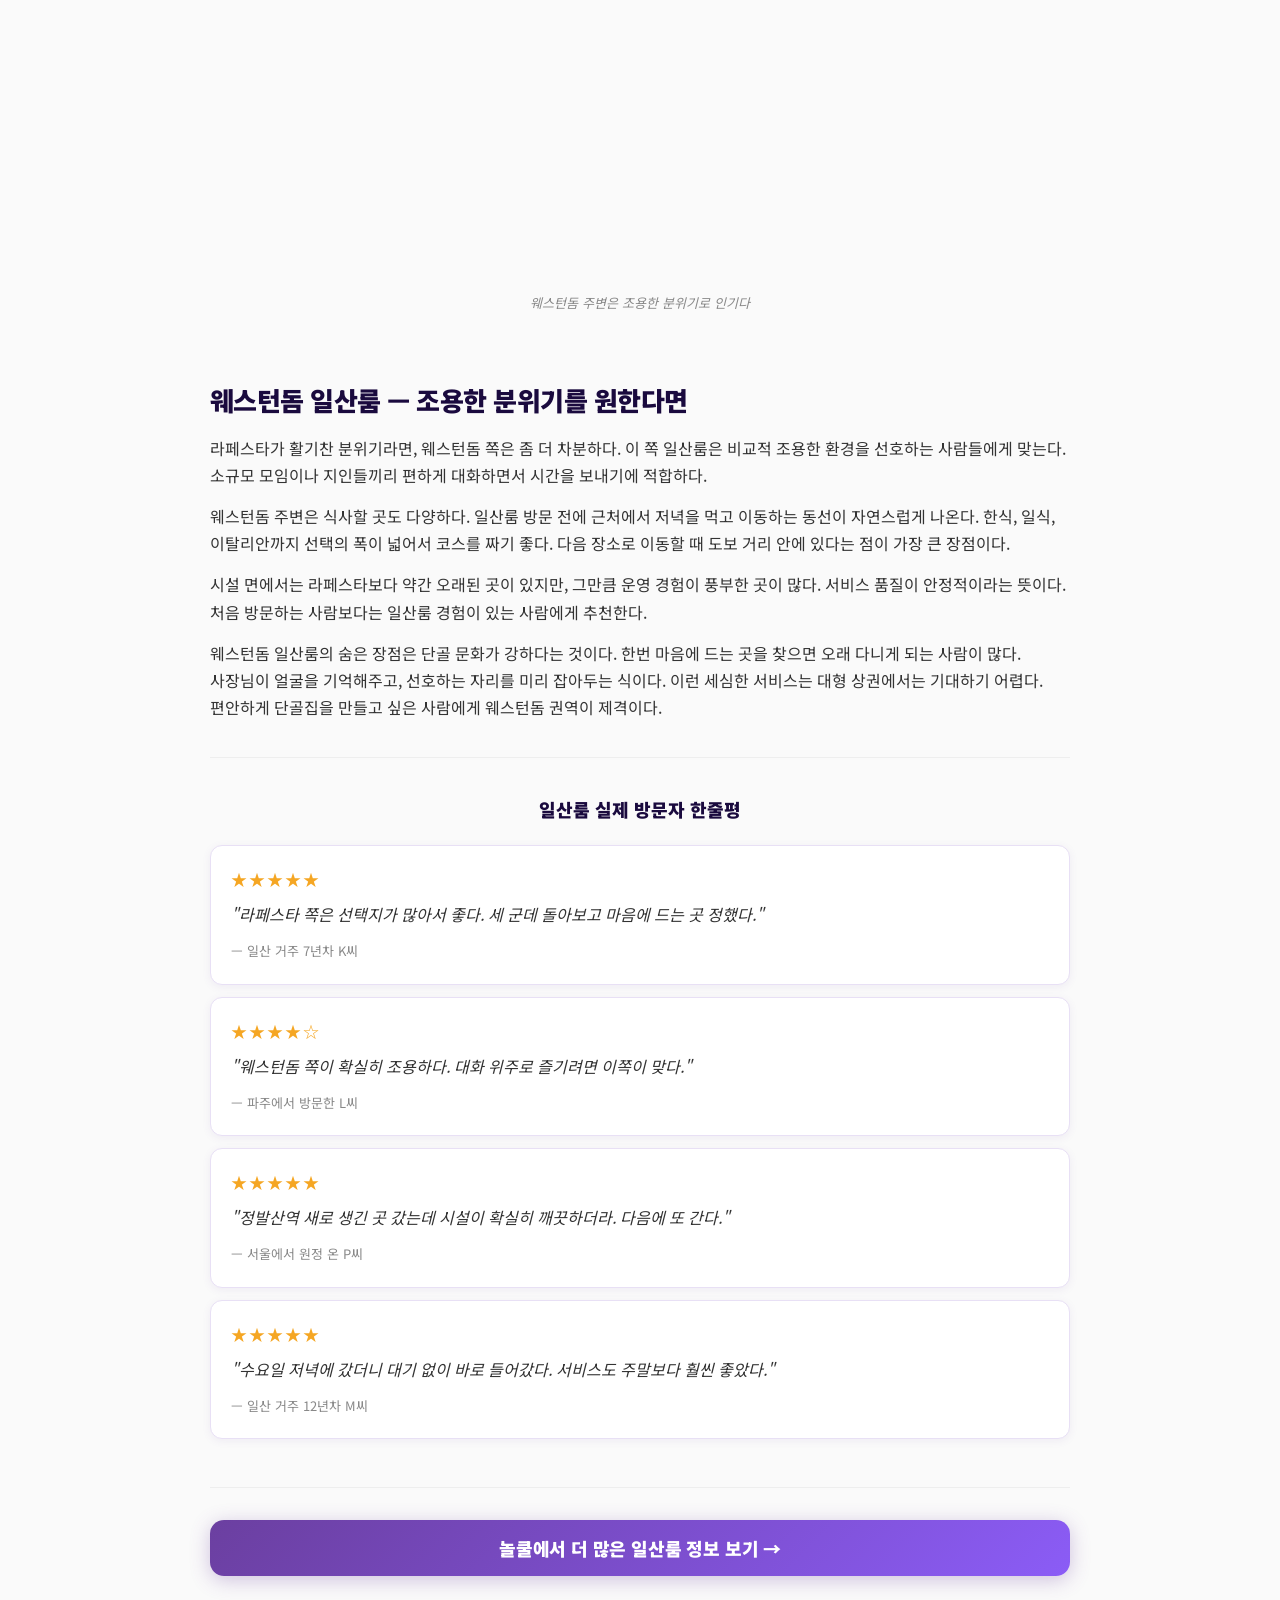
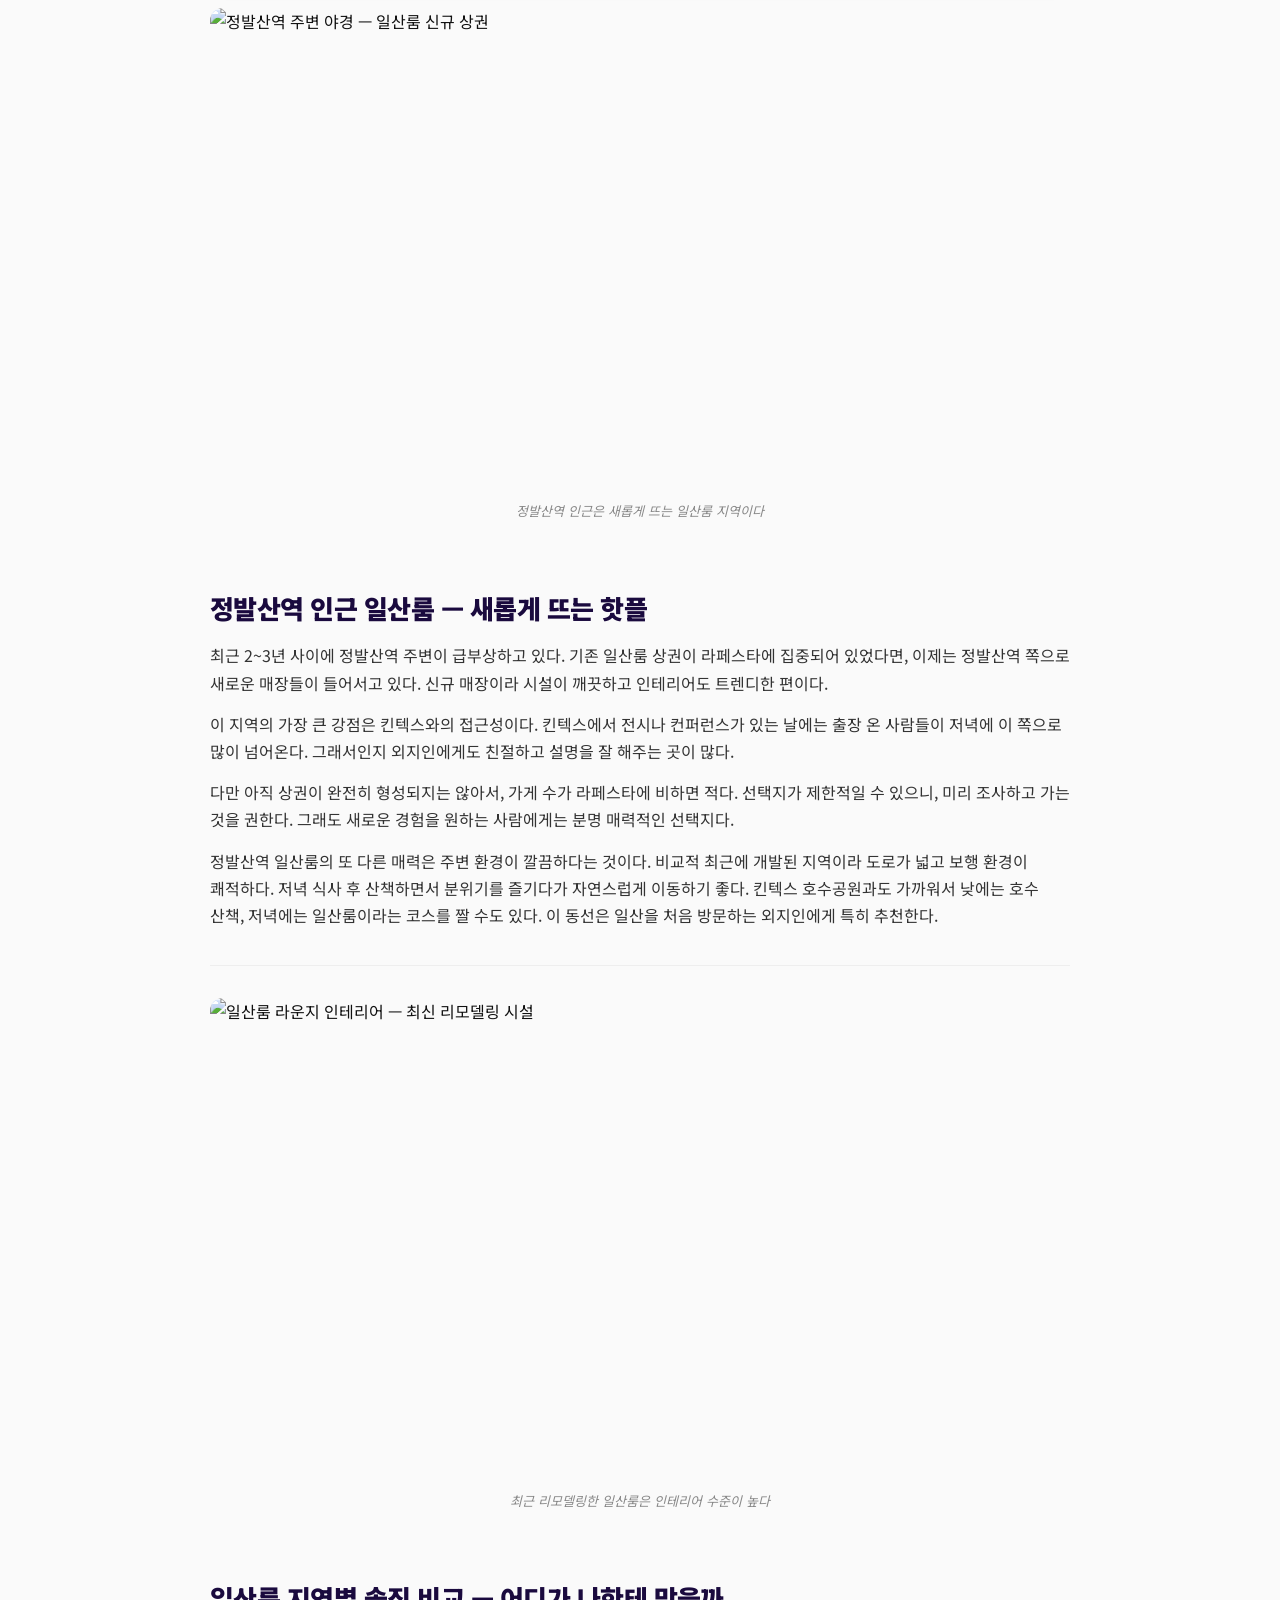
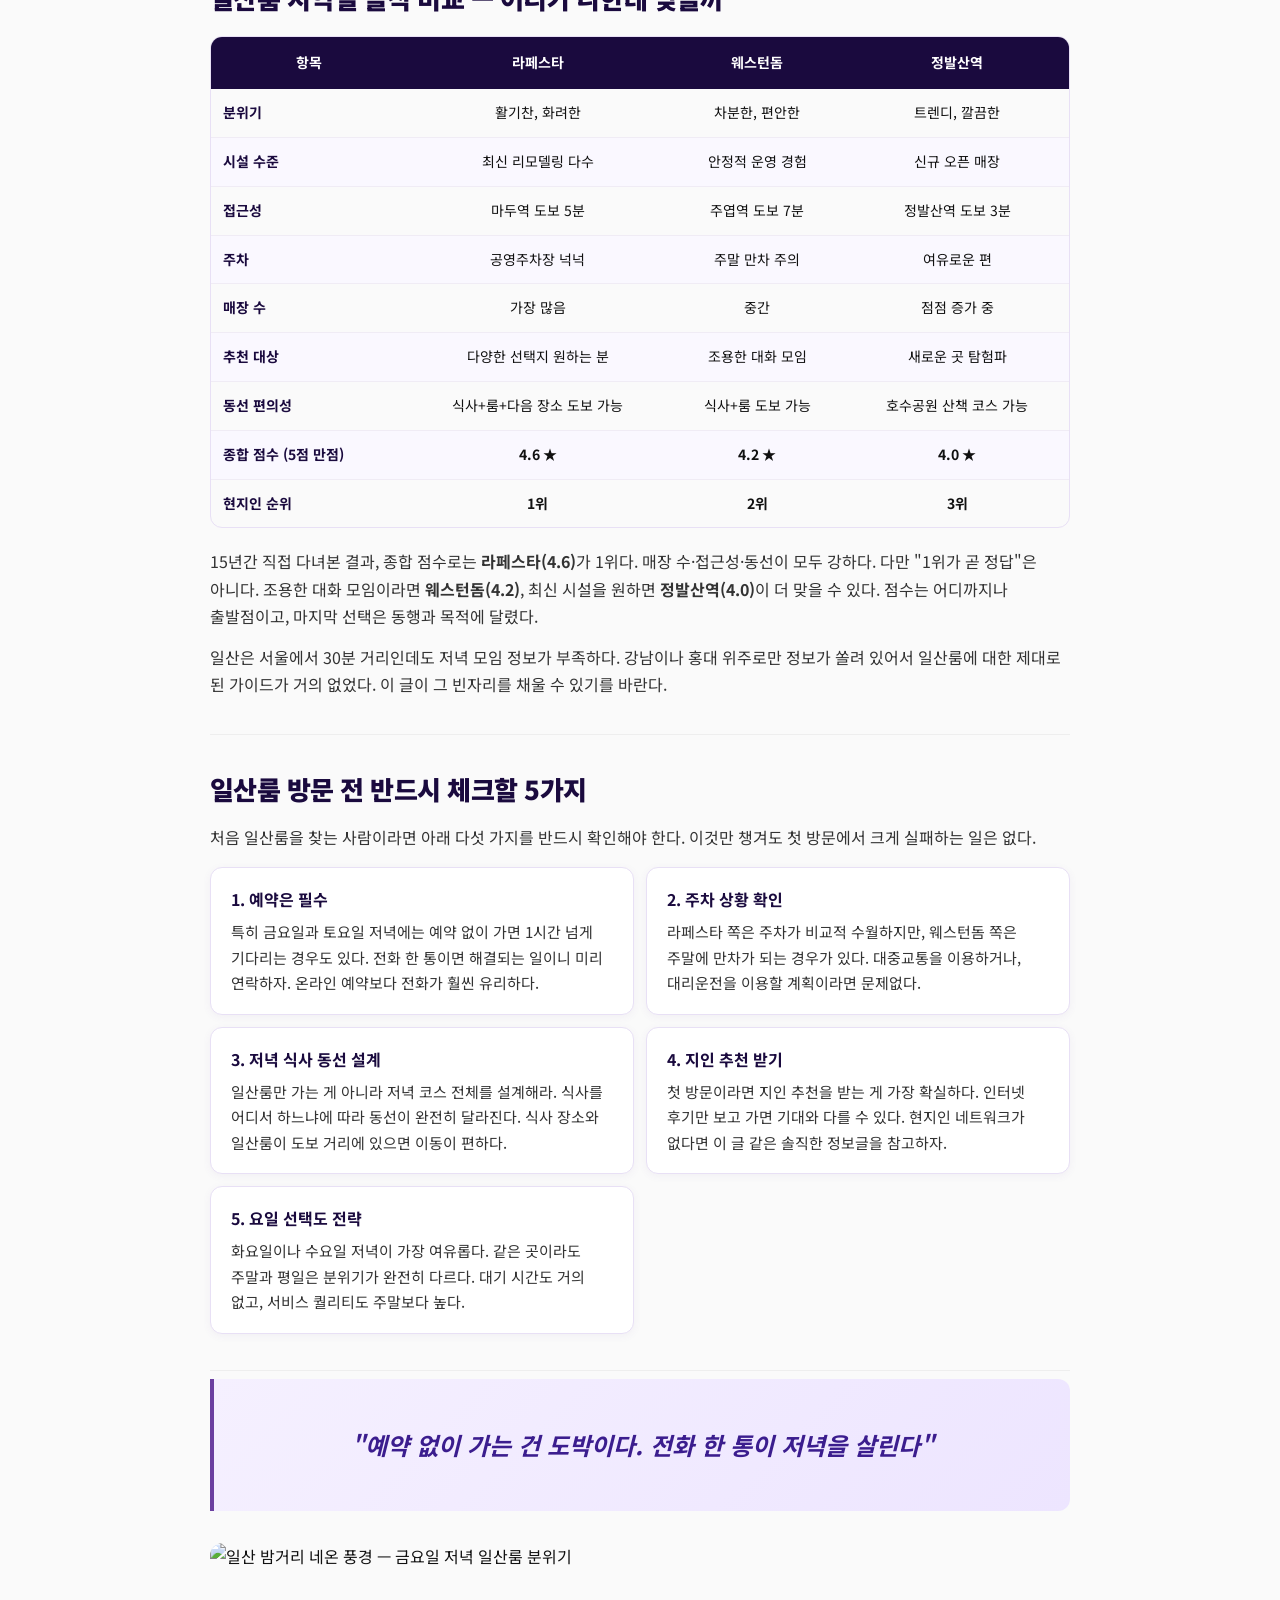
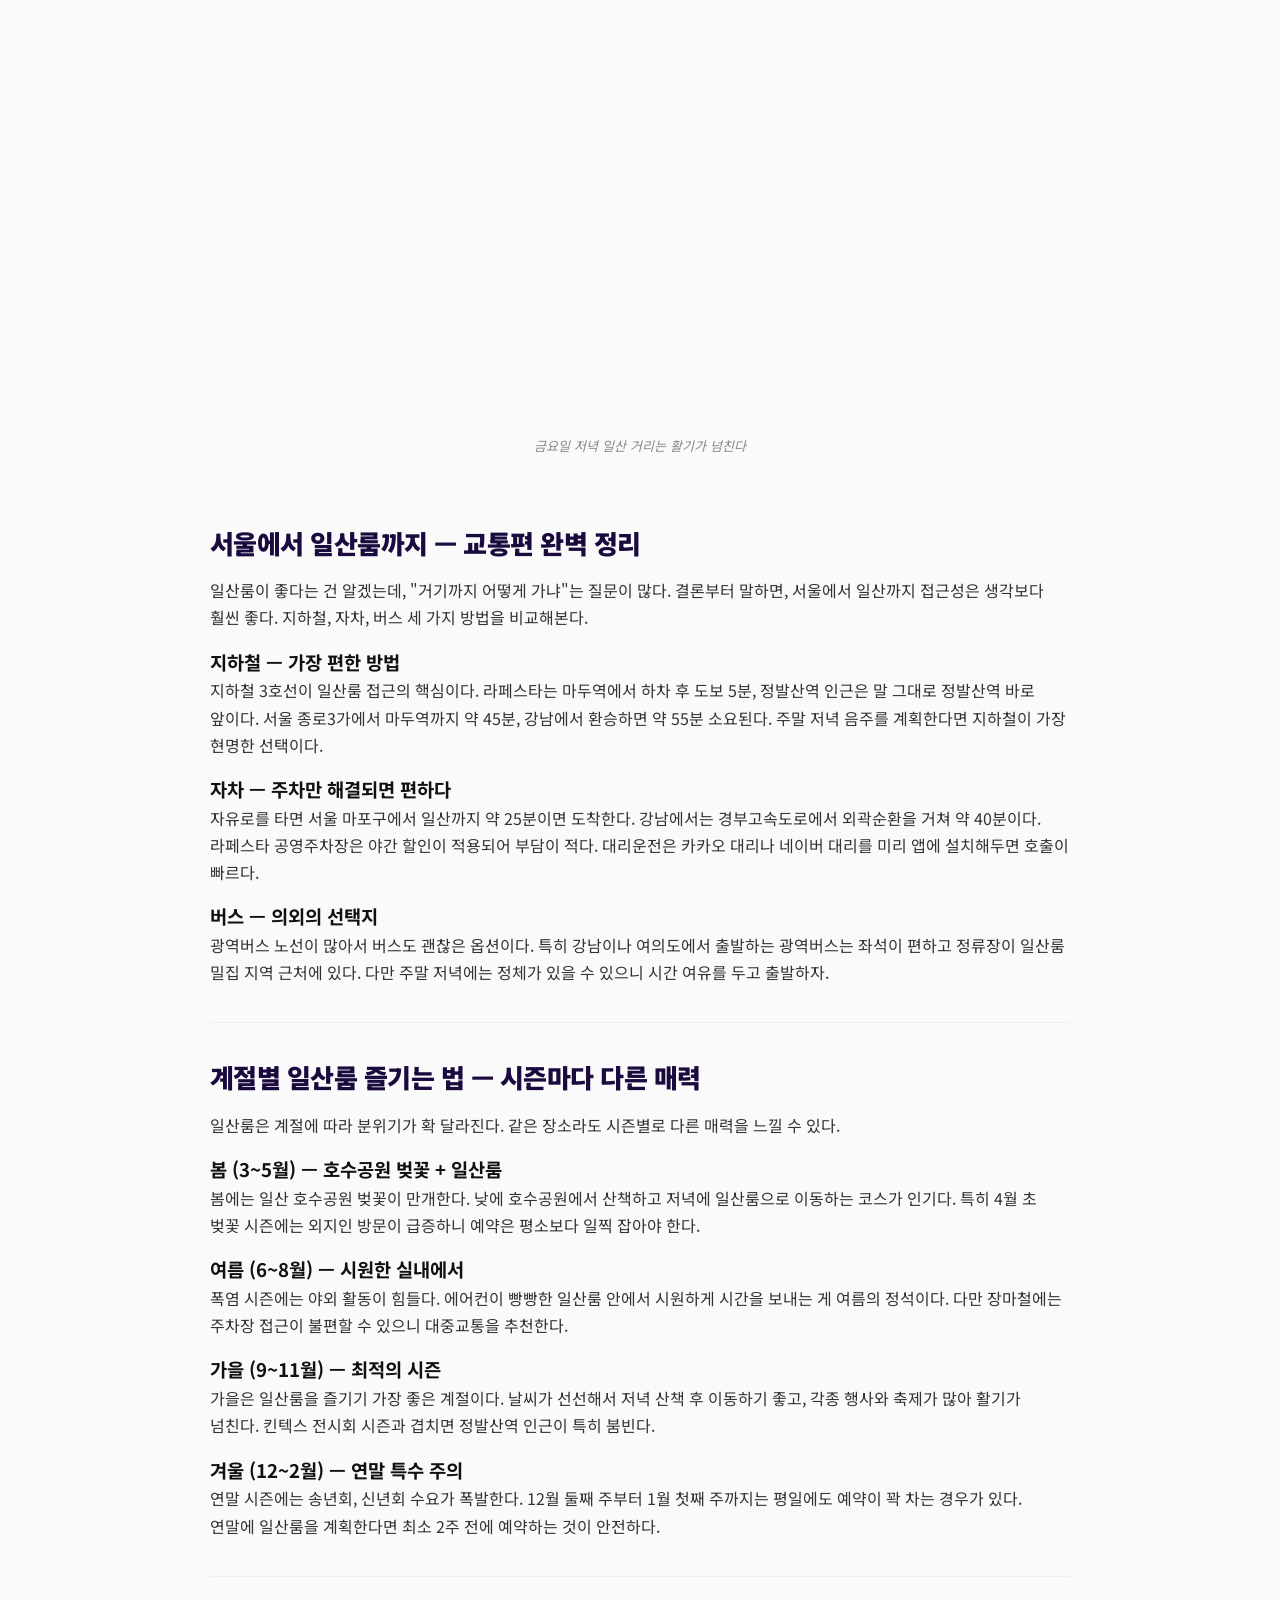
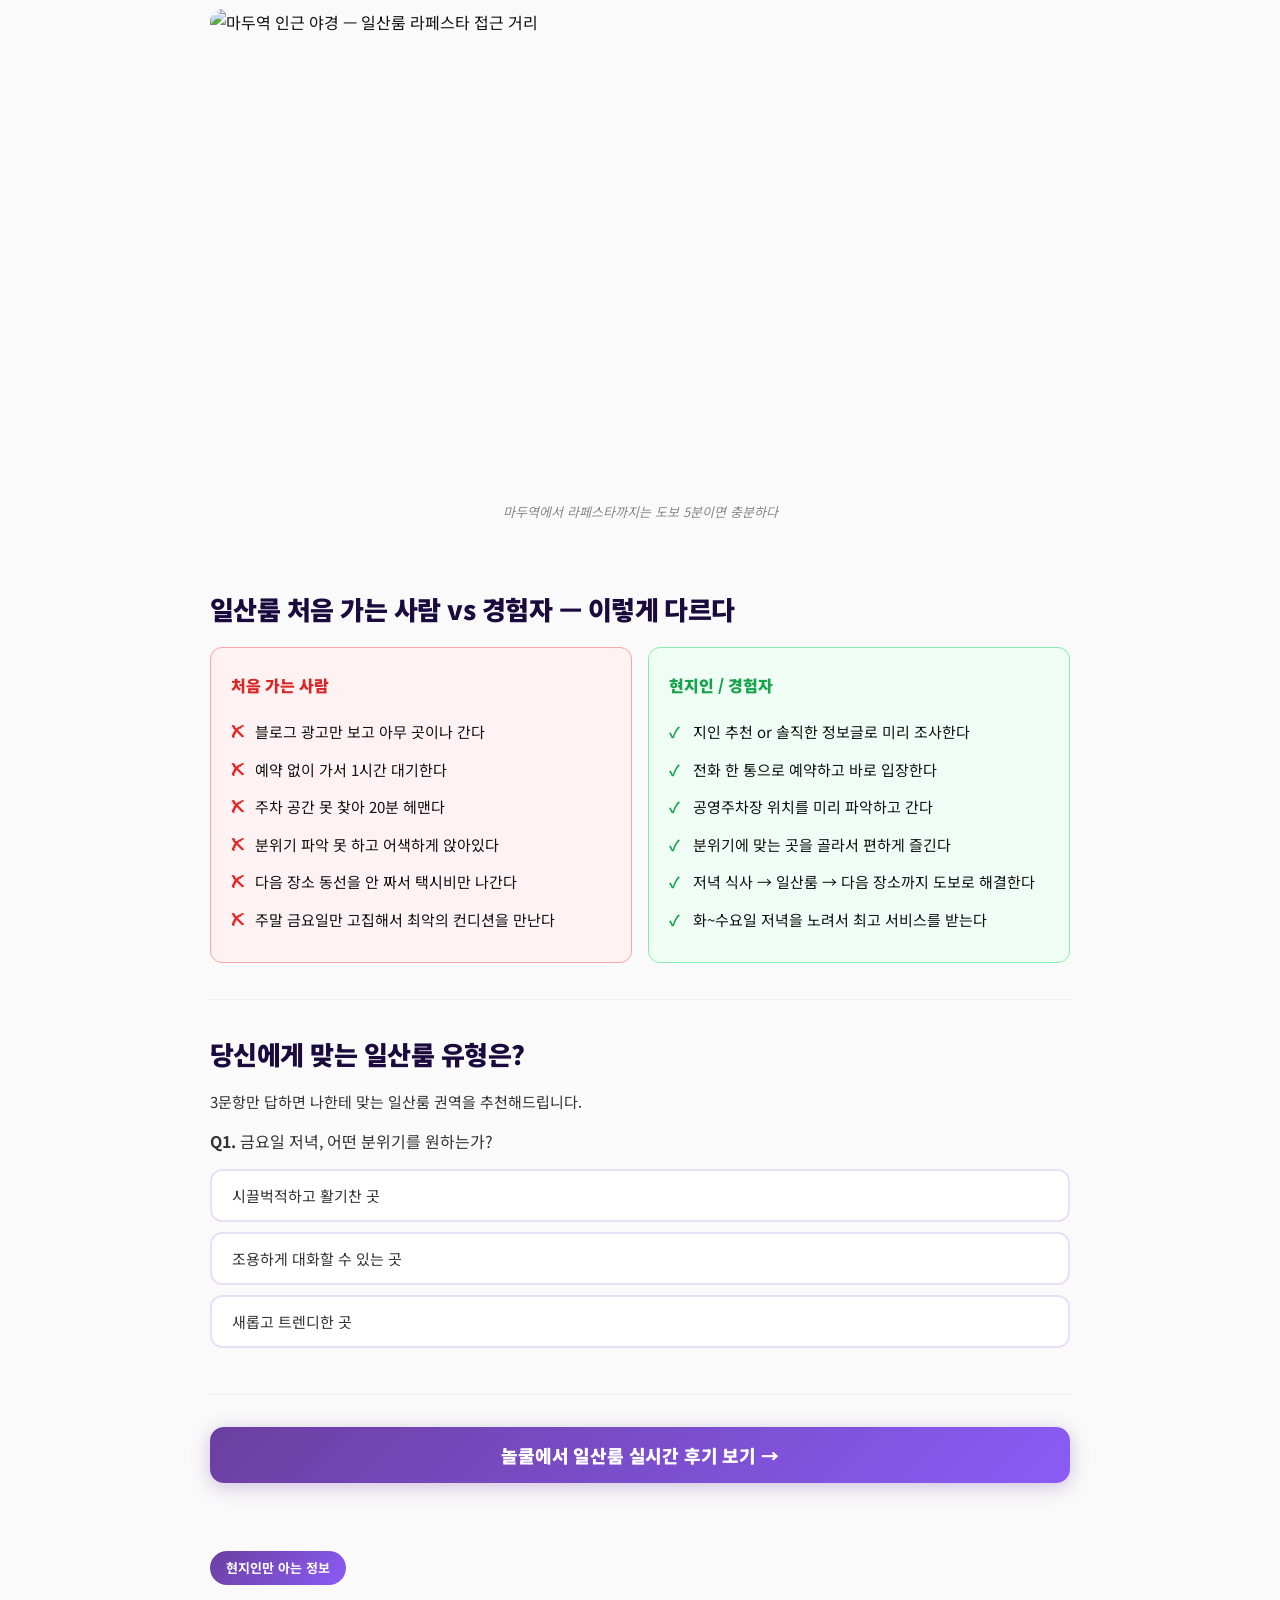
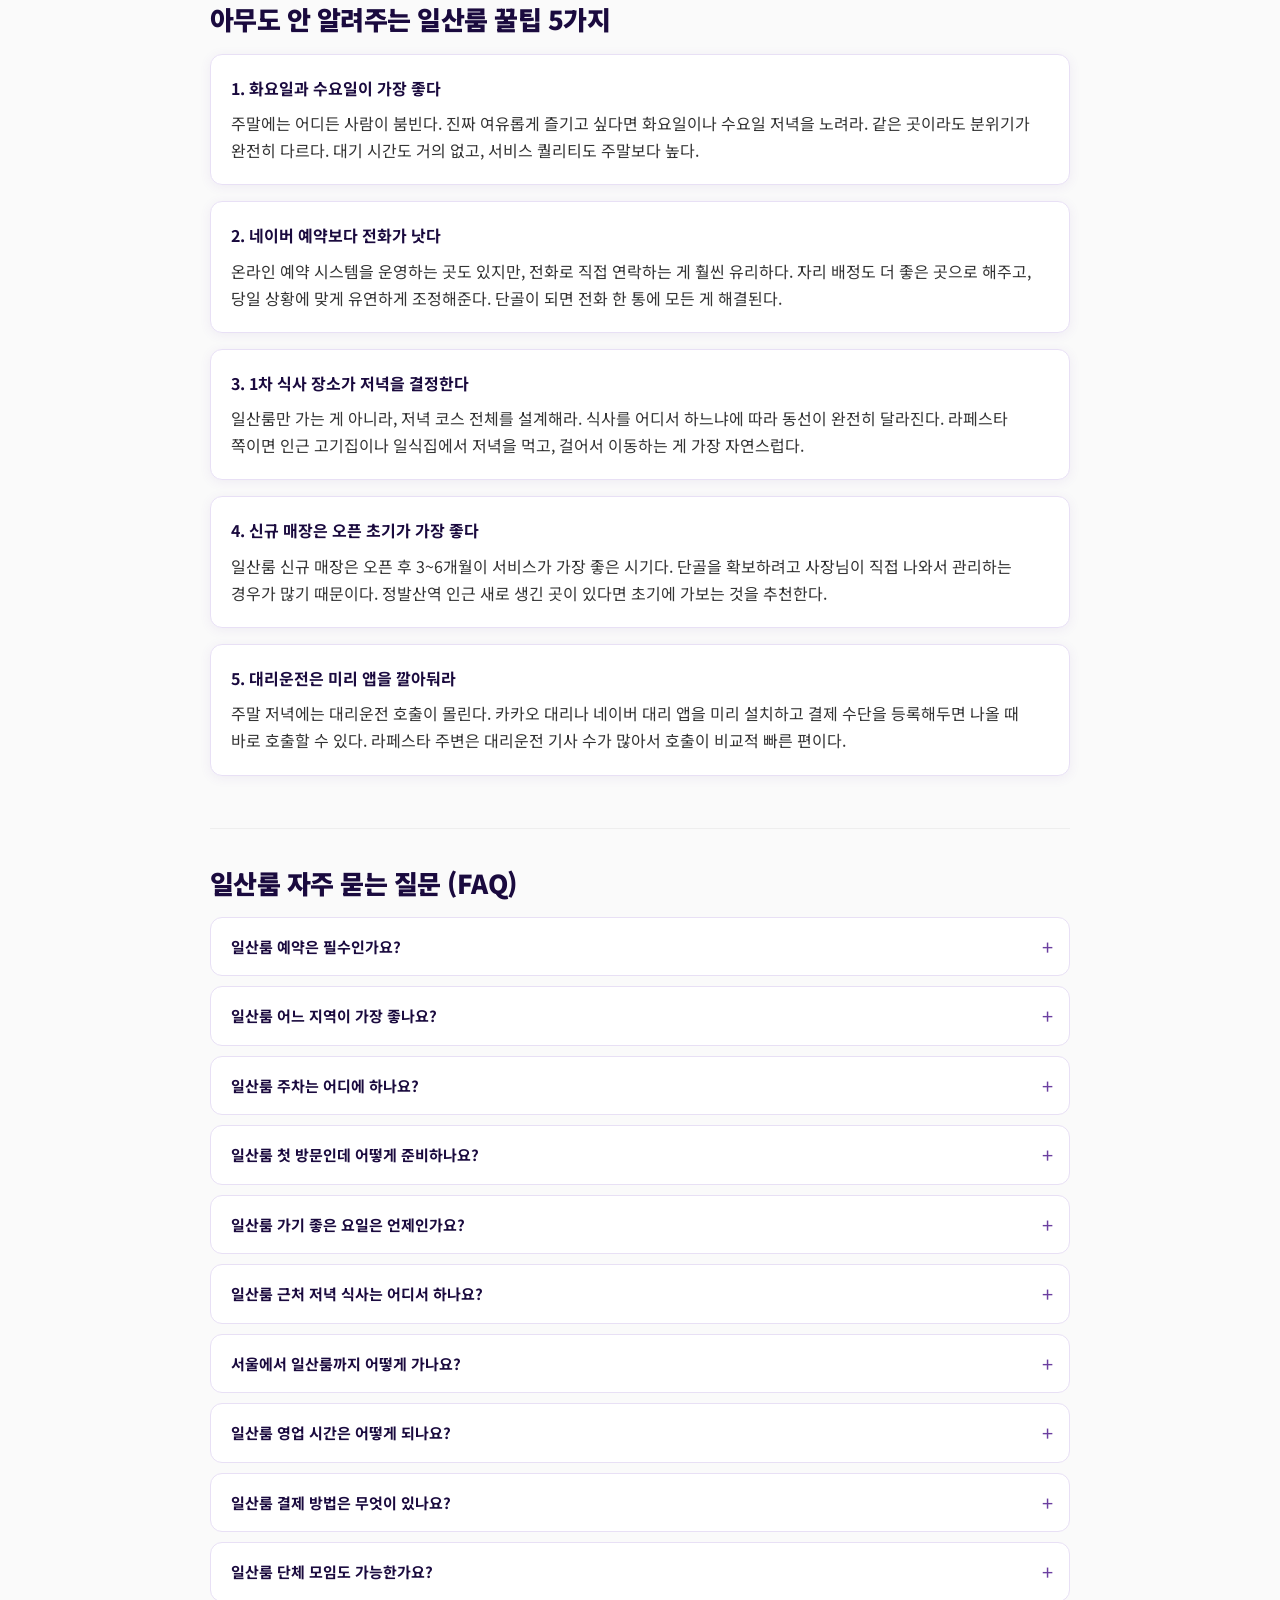
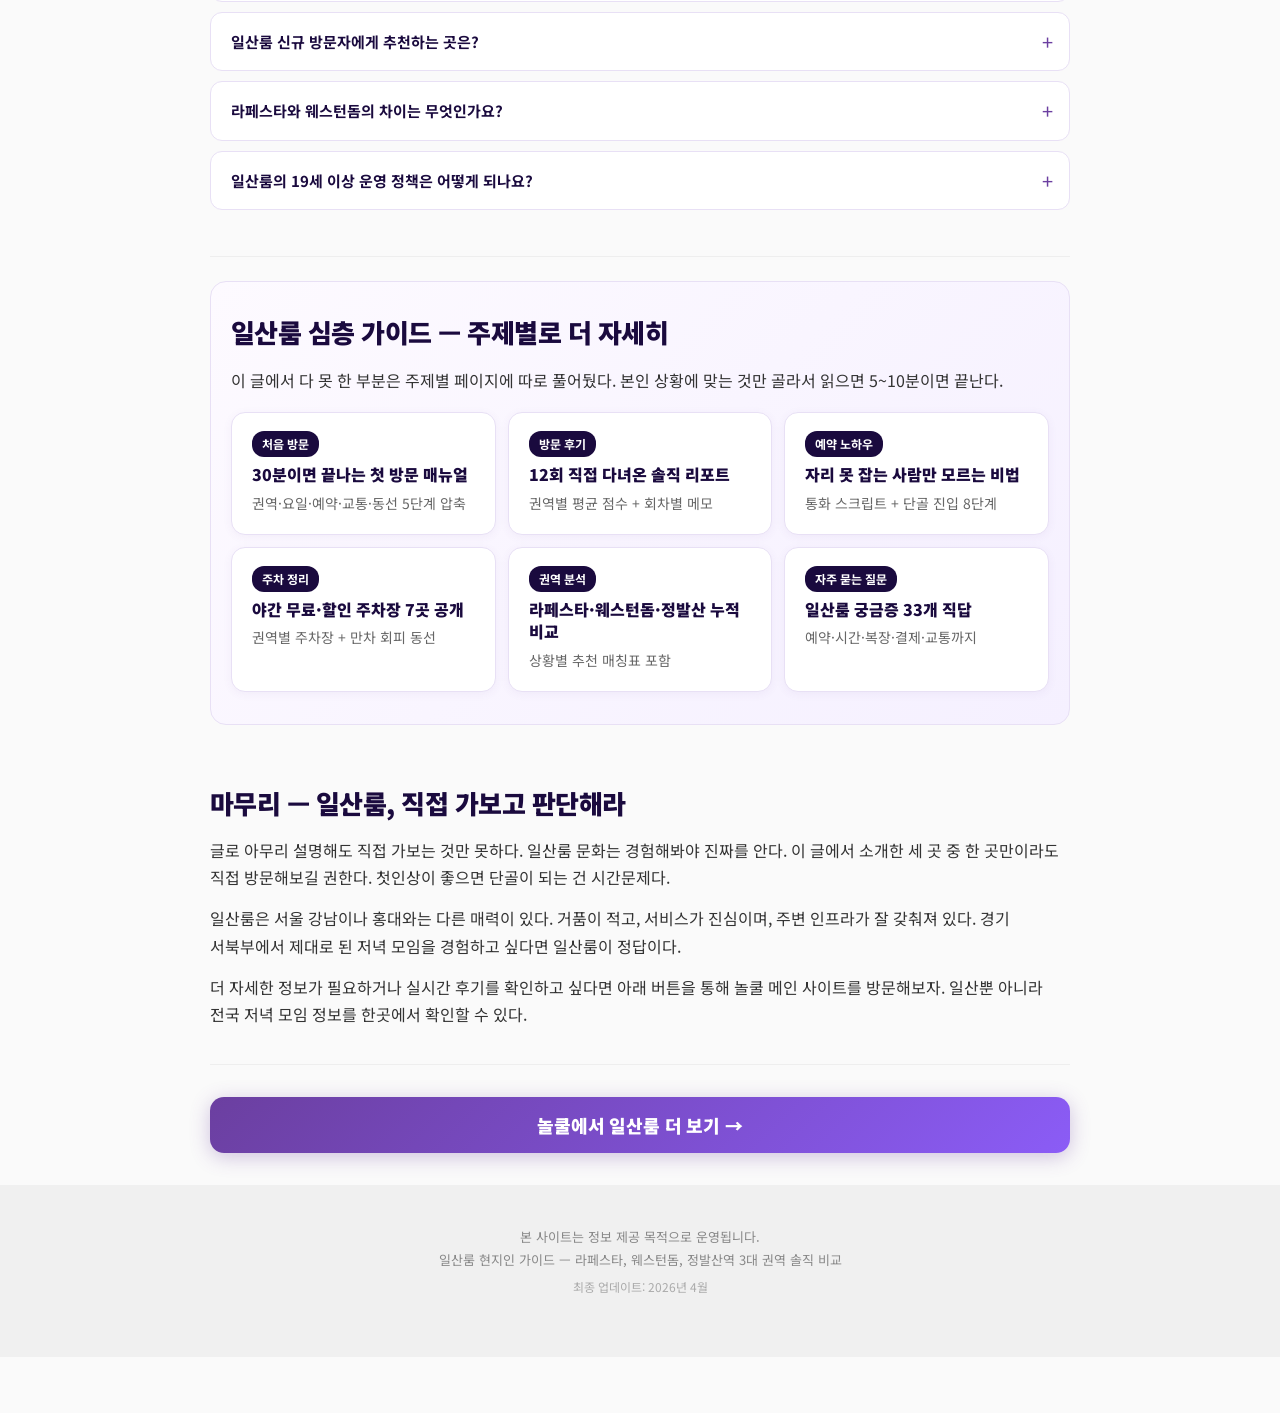
==== commit 08011789: "광고주 세트 교체 — 옛 닉네임/번호 -> 일산룸 총책임자 010-4117-5556 (대표님 지시 2026-09-22) 글자와 그림을 함께 바꿨다. 그림은 저장소의 og 생성기를 " ====
--- a/index.html
+++ b/index.html
@@ -127,7 +127,7 @@
         "@id": "https://ilsanroom2.pages.dev/#localbusiness",
         "name": "일산룸 현지인 가이드",
         "url": "https://ilsanroom2.pages.dev/",
-        "telephone": "+82-10-3695-4929",
+        "telephone": "+82-10-4117-5556",
         "image": "https://ilsanroom2.pages.dev/og-image.png",
         "address": {
           "@type": "PostalAddress",
@@ -216,7 +216,7 @@
         "name": "일산룸 영업 시간은 어떻게 되나요?",
         "acceptedAnswer": {
           "@type": "Answer",
-          "text": "일산룸 권역별로 다르지만 일반적으로 저녁 6시부터 새벽 시간대까지 운영하는 곳이 많습니다. 정확한 영업 시간은 방문 전 신실장 010-3695-4929 로 문의하시면 가장 정확합니다."
+          "text": "일산룸 권역별로 다르지만 일반적으로 저녁 6시부터 새벽 시간대까지 운영하는 곳이 많습니다. 정확한 영업 시간은 방문 전 일산룸 총책임자 010-4117-5556 로 문의하시면 가장 정확합니다."
         }
       },
       {
@@ -785,7 +785,7 @@
       <div class="faq-item">
         <h3 class="faq-question" role="button" tabindex="0" aria-expanded="false">일산룸 영업 시간은 어떻게 되나요?</h3>
         <div class="faq-answer">
-          <p>일산룸 권역별로 다르지만 일반적으로 저녁 6시부터 새벽 시간대까지 운영하는 곳이 많습니다. 정확한 영업 시간은 방문 전 신실장 010-3695-4929 로 문의하시면 가장 정확합니다.</p>
+          <p>일산룸 권역별로 다르지만 일반적으로 저녁 6시부터 새벽 시간대까지 운영하는 곳이 많습니다. 정확한 영업 시간은 방문 전 일산룸 총책임자 010-4117-5556 로 문의하시면 가장 정확합니다.</p>
         </div>
       </div>
 
@@ -899,9 +899,9 @@
 
   <!-- Fixed Bottom Phone Bar -->
   <div class="fixed-bottom-bar">
-    <a href="tel:01036954929" class="bottom-bar-link">
+    <a href="tel:01041175556" class="bottom-bar-link">
       <span class="bottom-bar-icon">&#128222;</span>
-      <span>신실장 010-3695-4929</span>
+      <span>일산룸 총책임자 010-4117-5556</span>
     </a>
   </div>
 
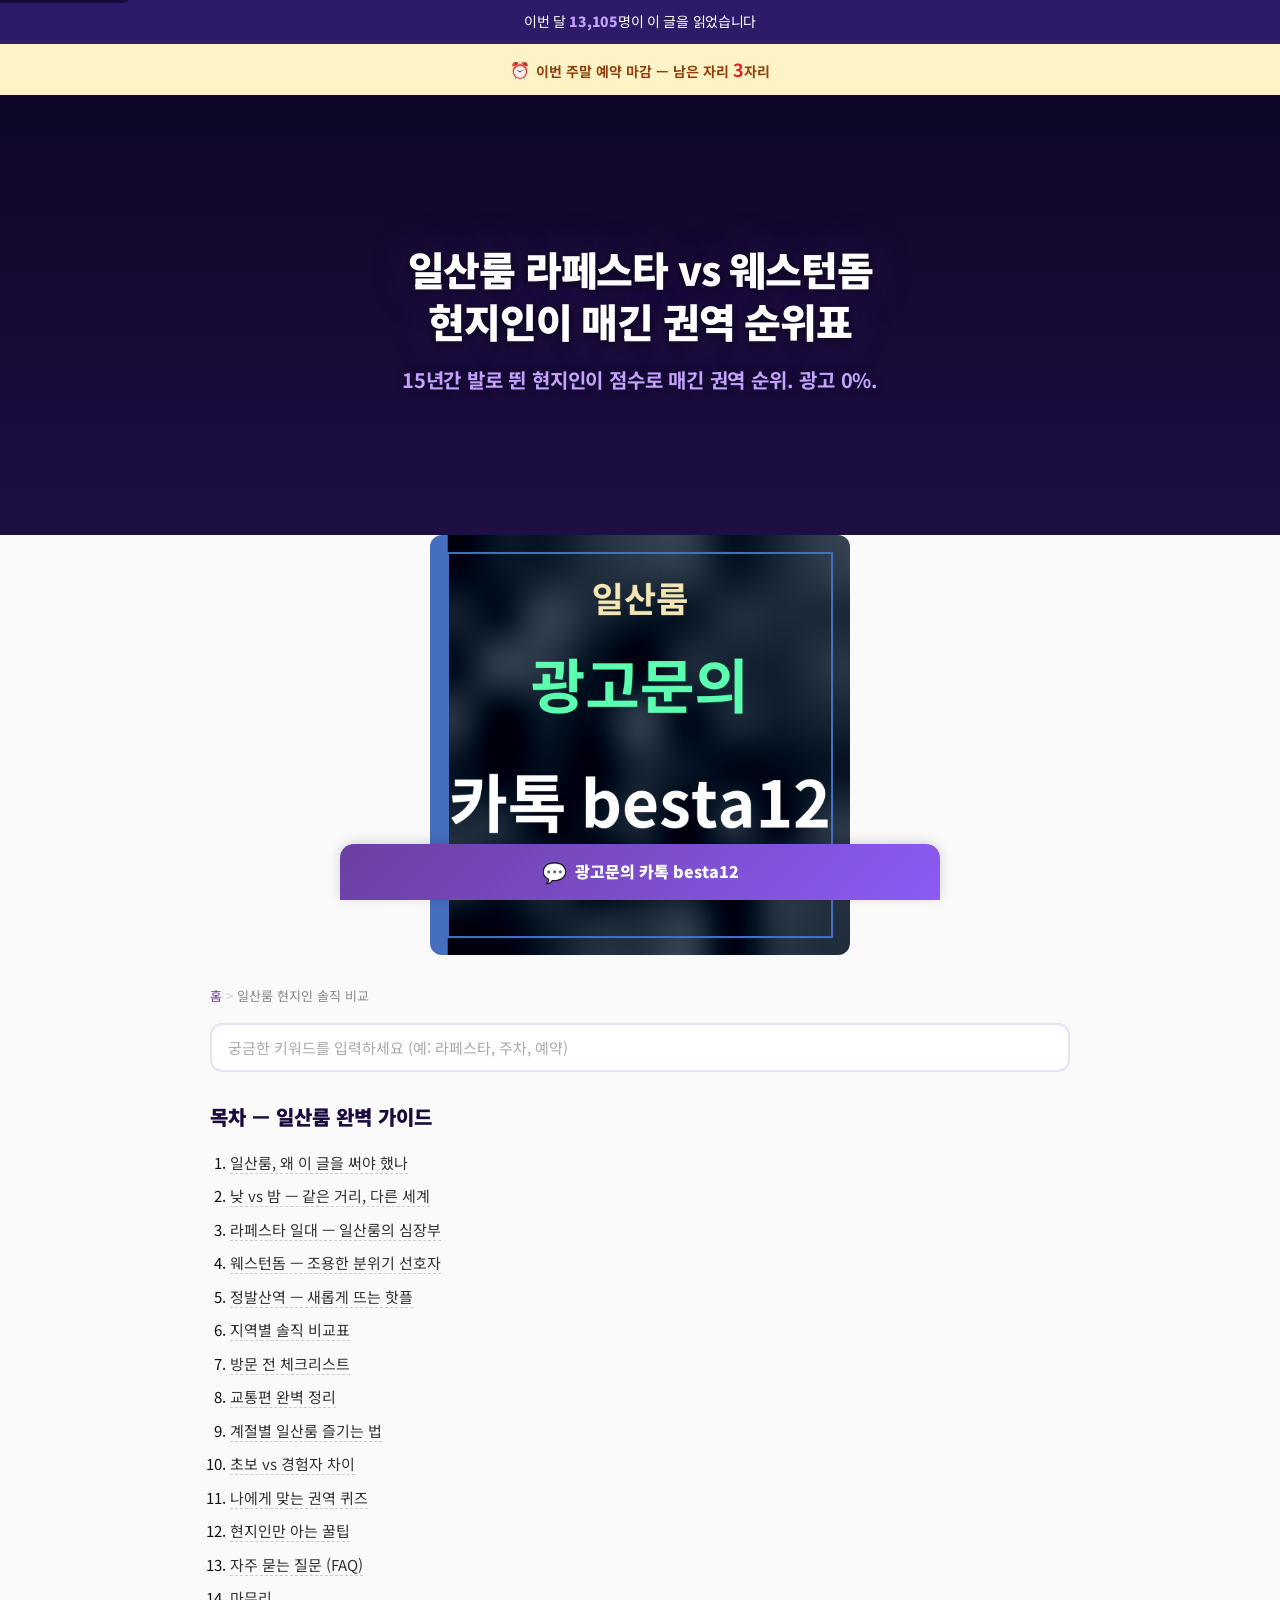
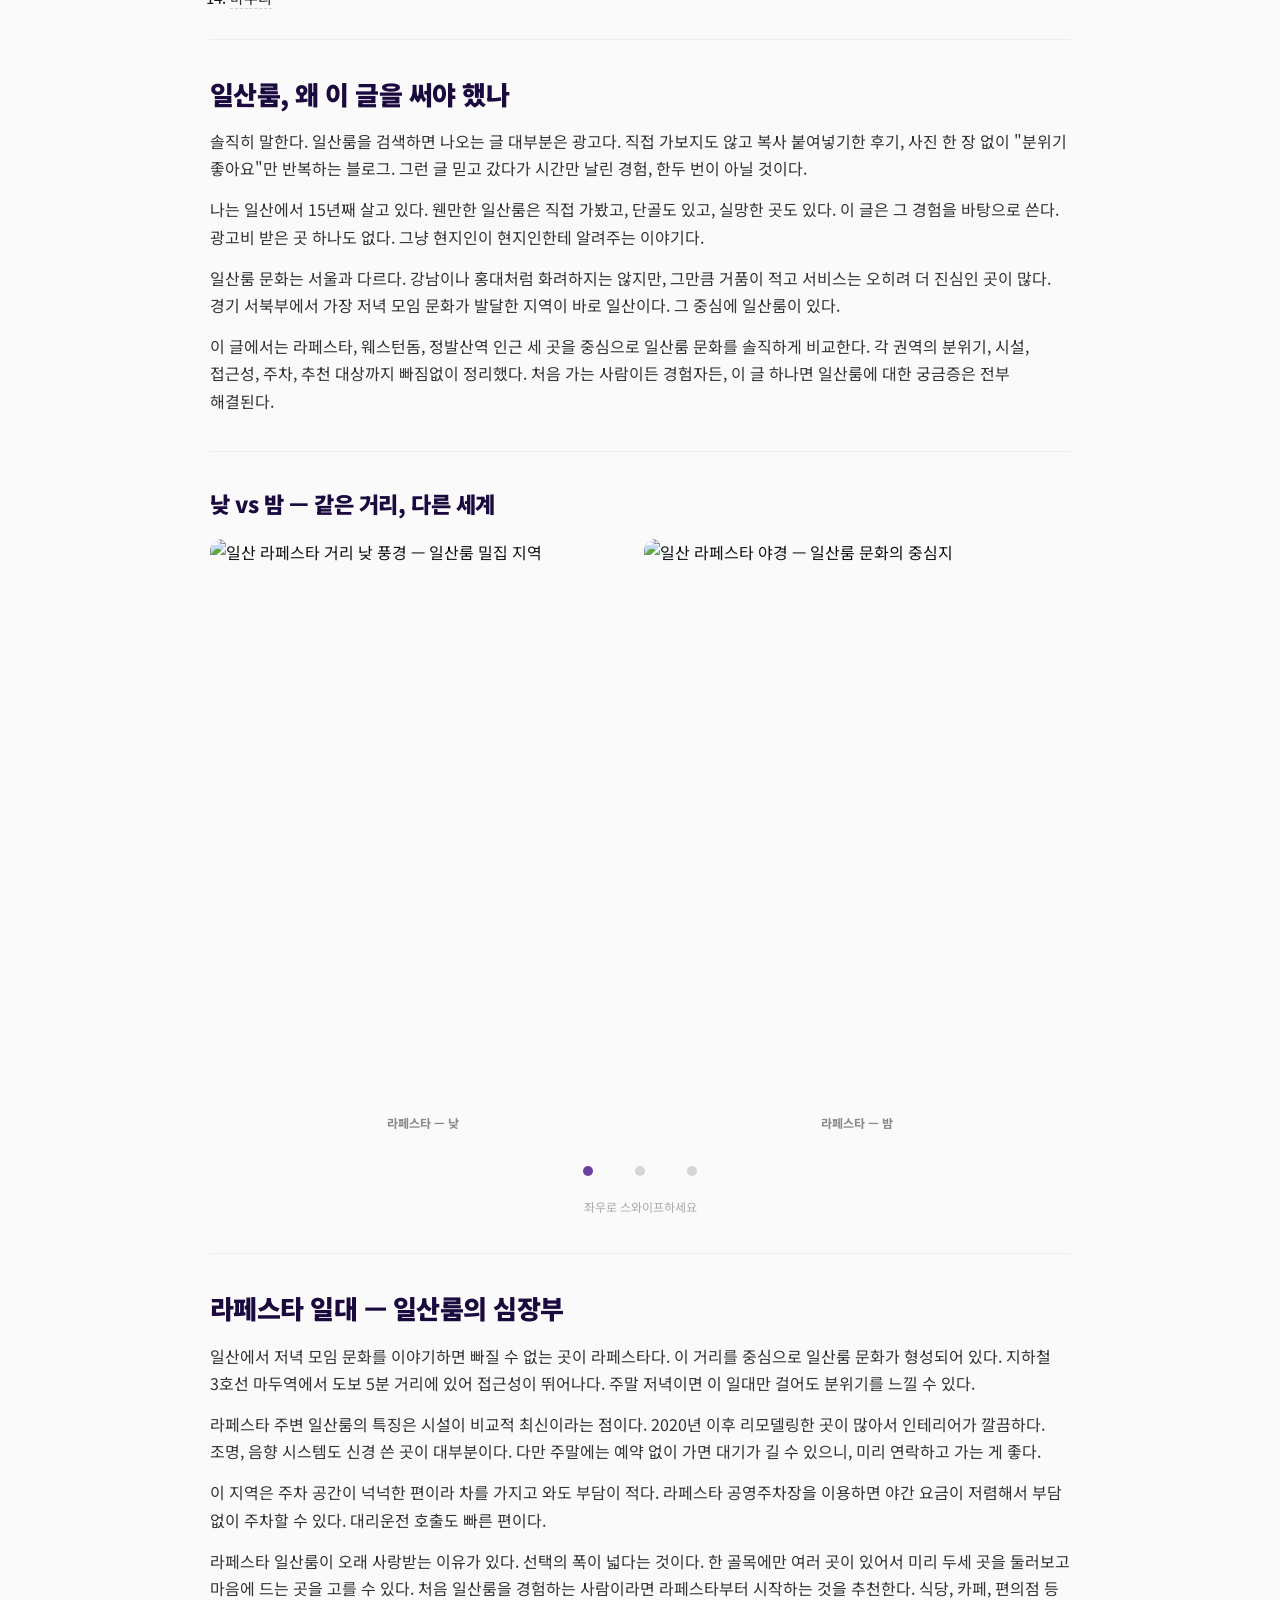
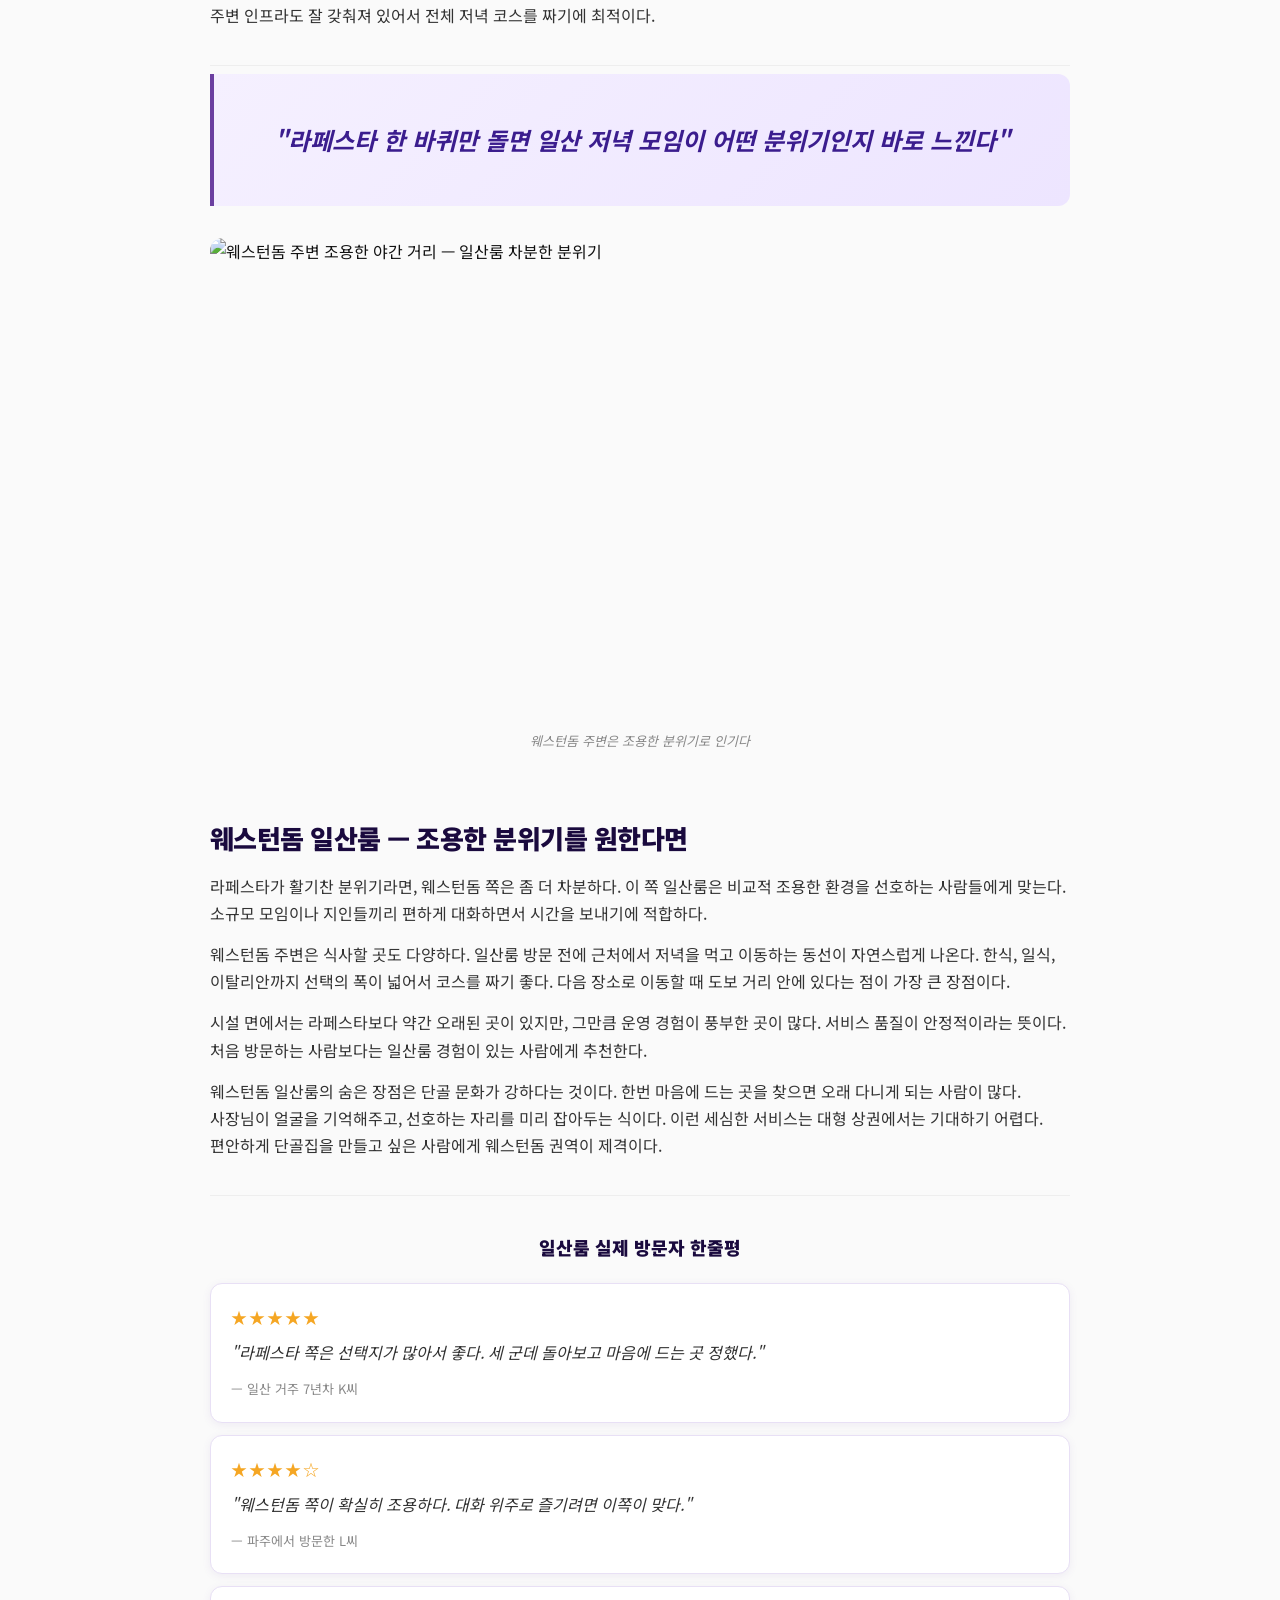
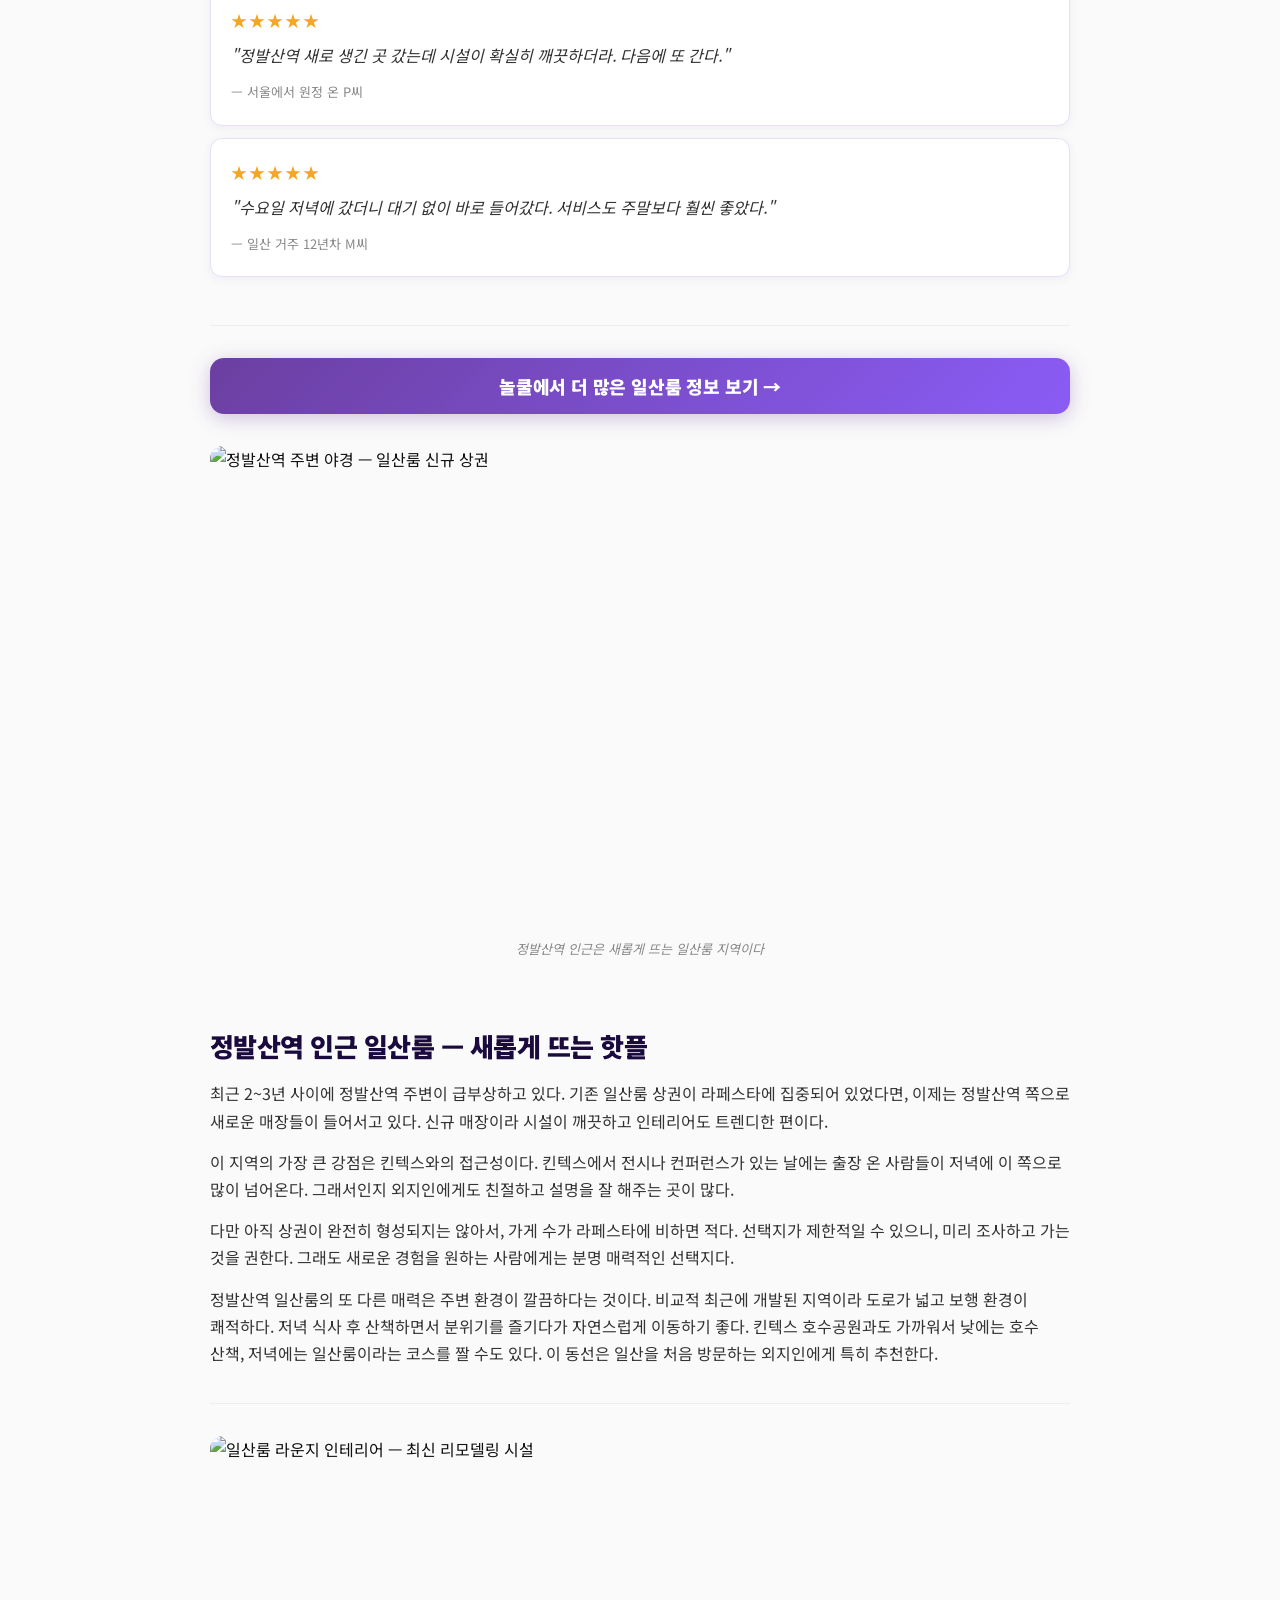
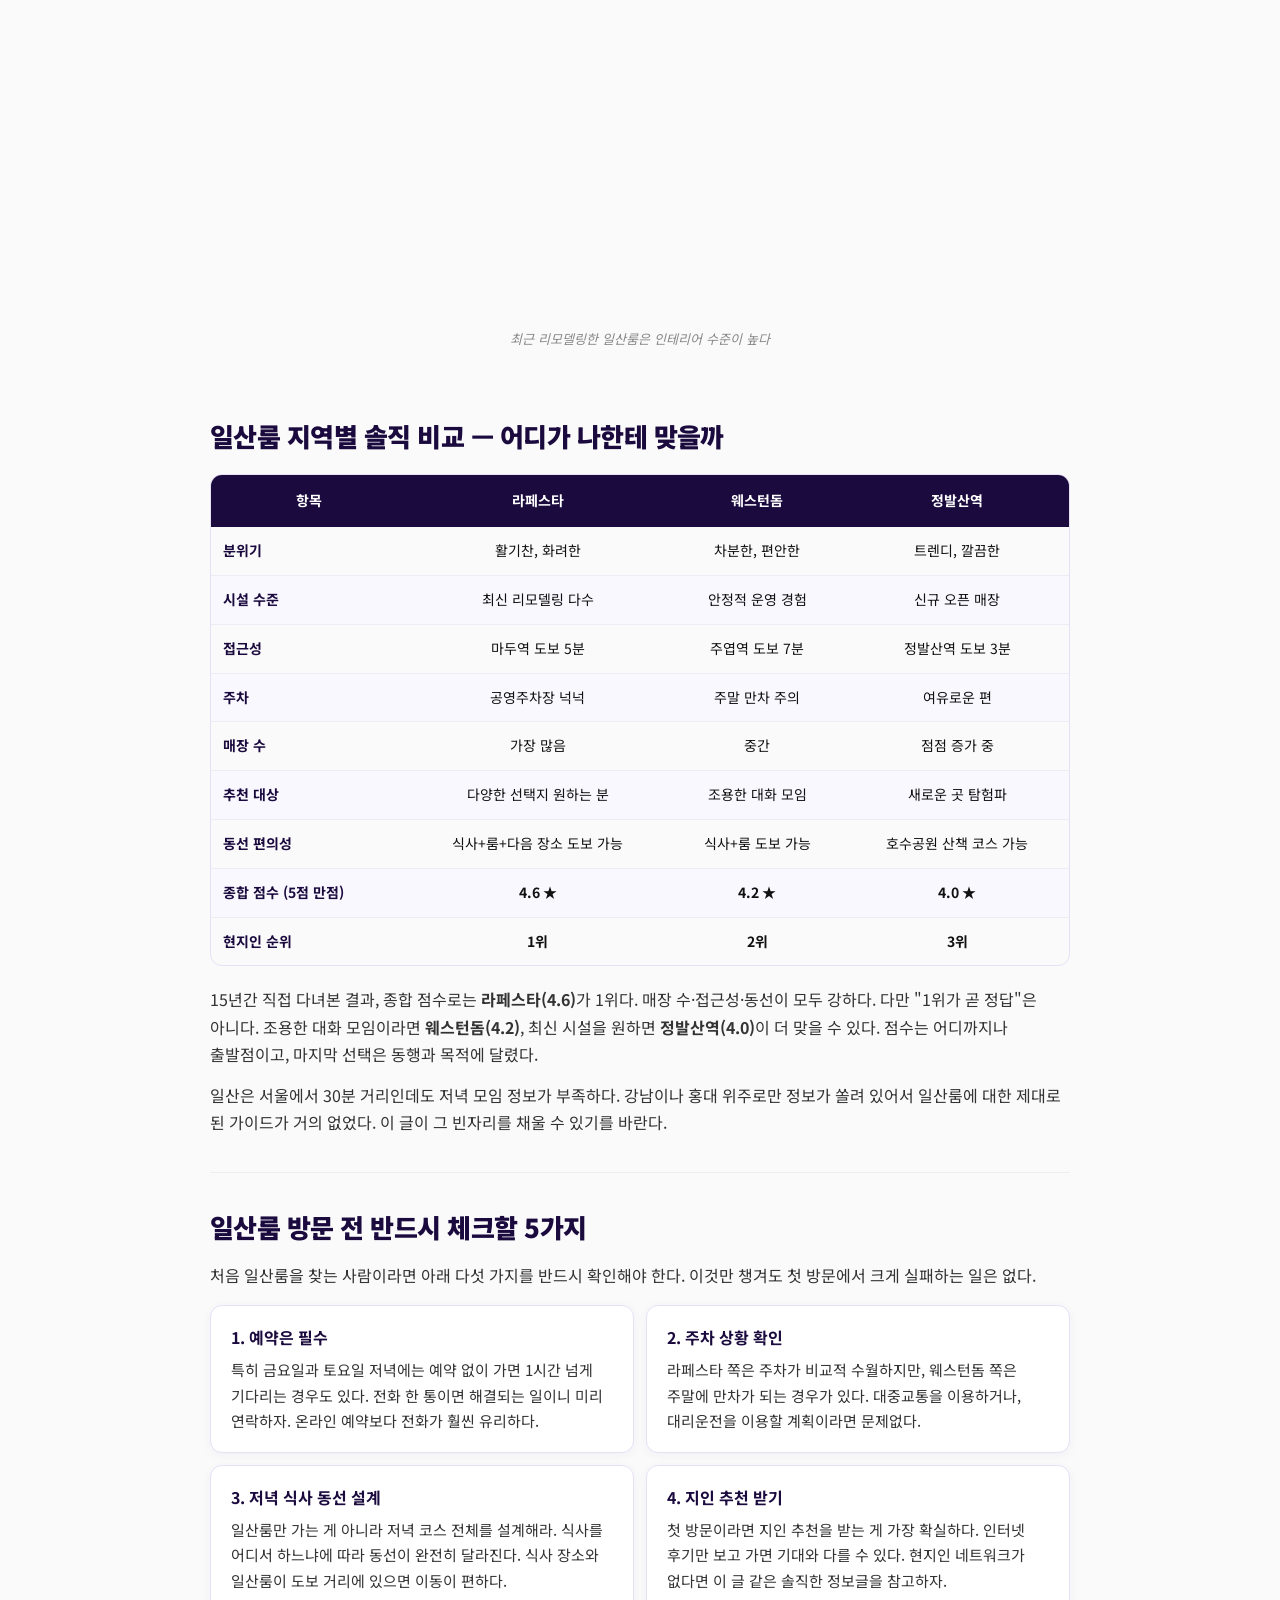
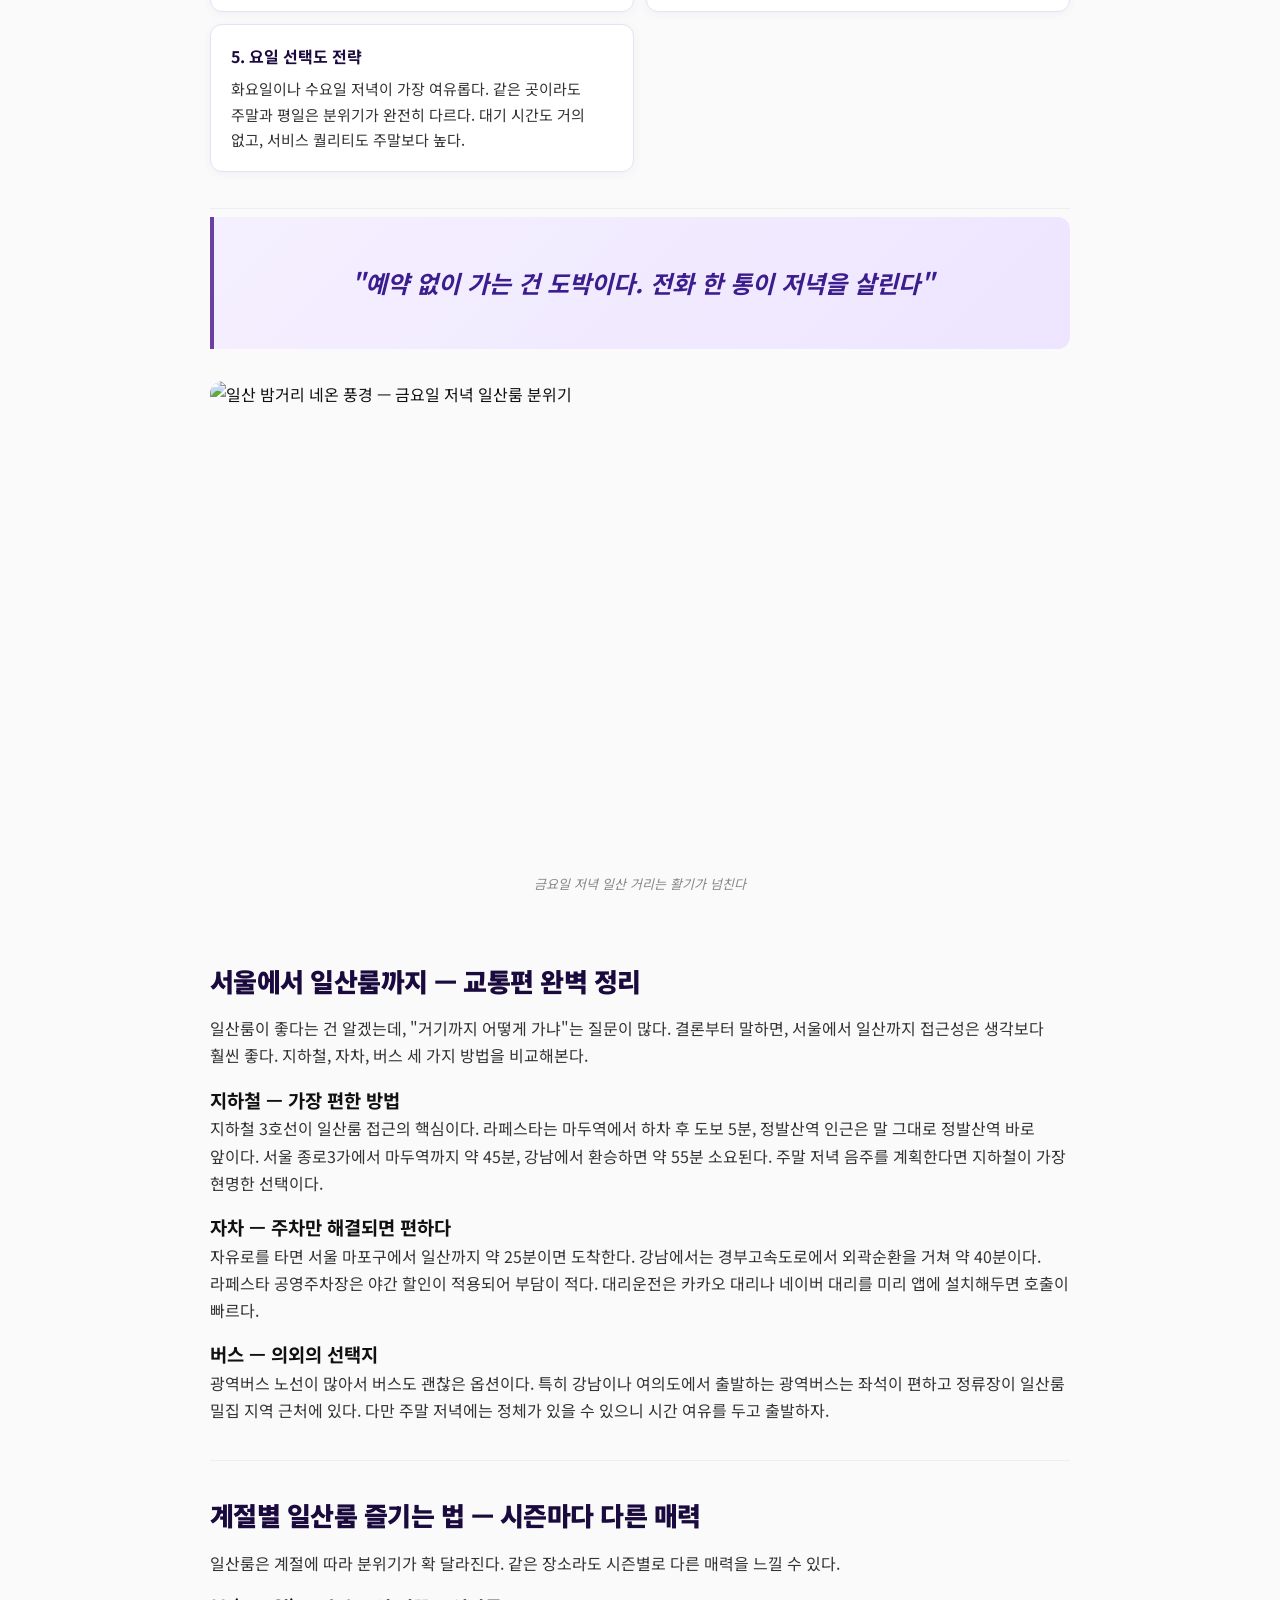
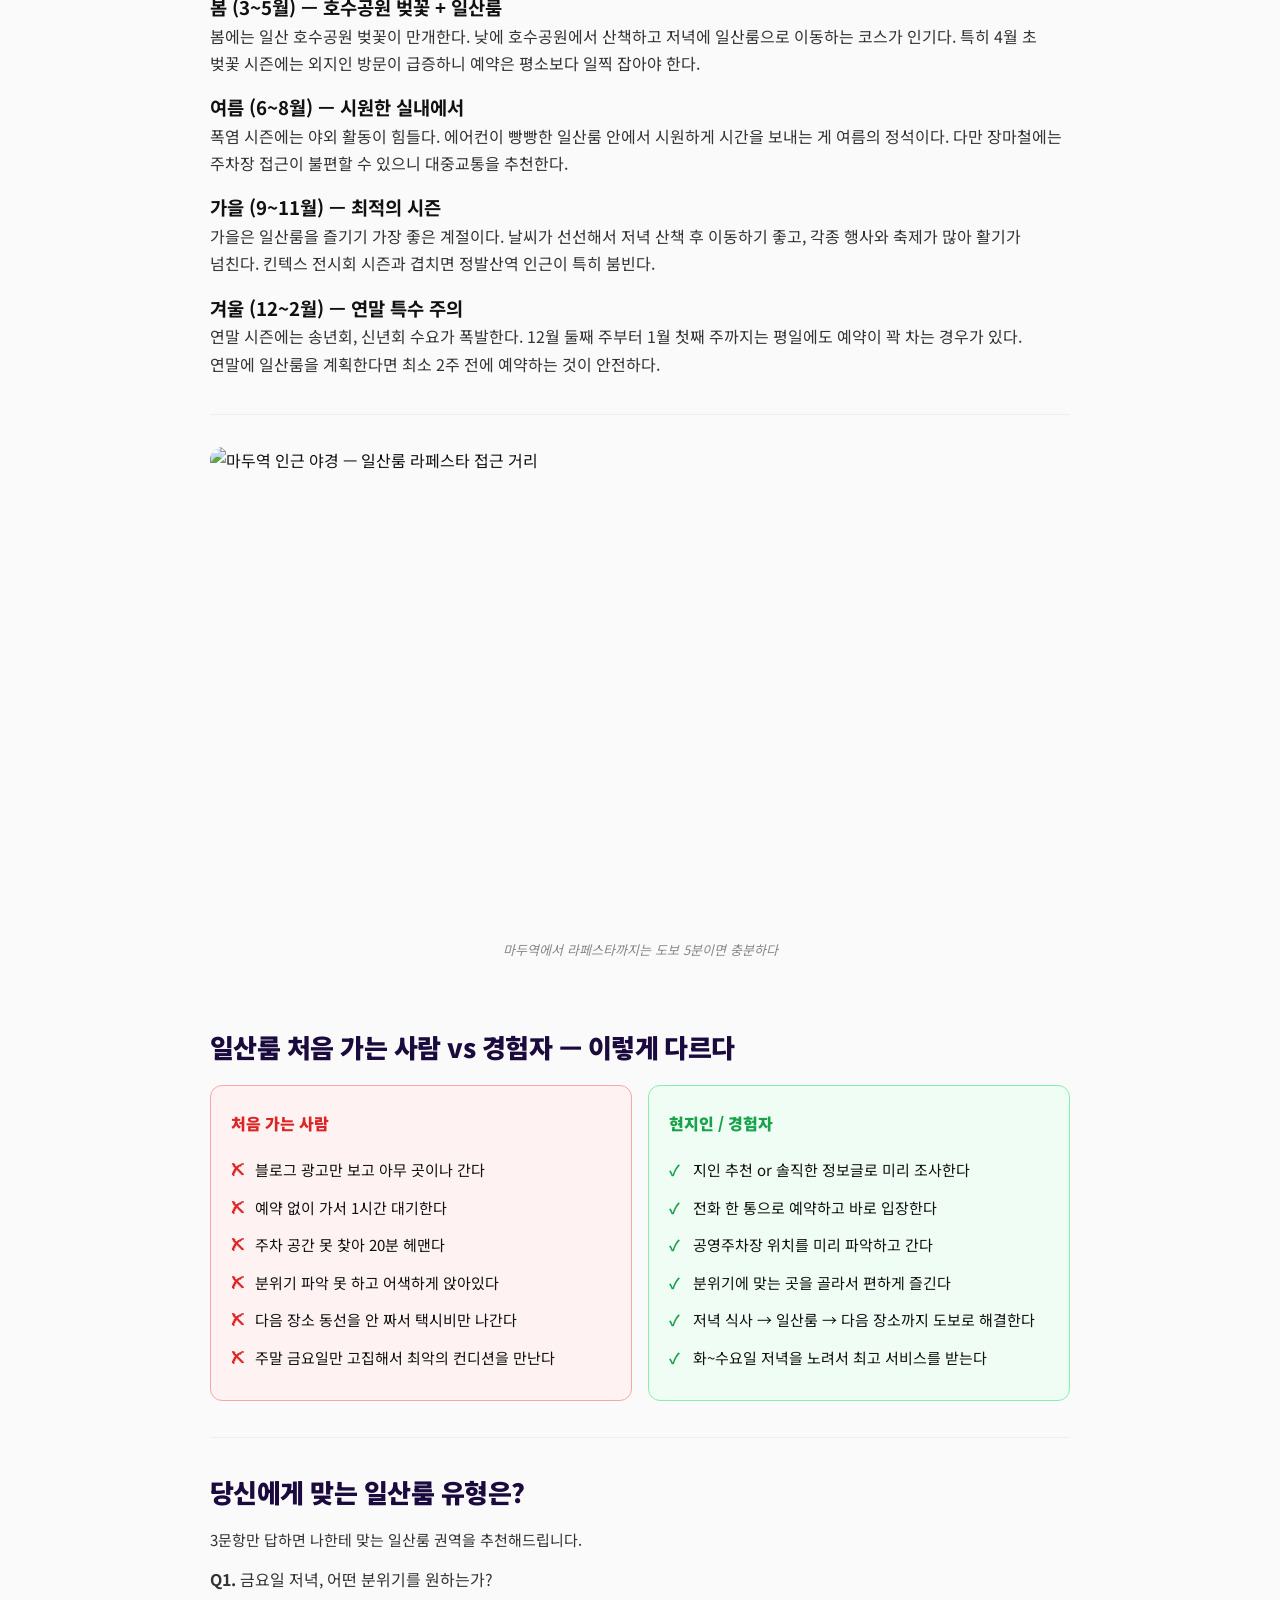
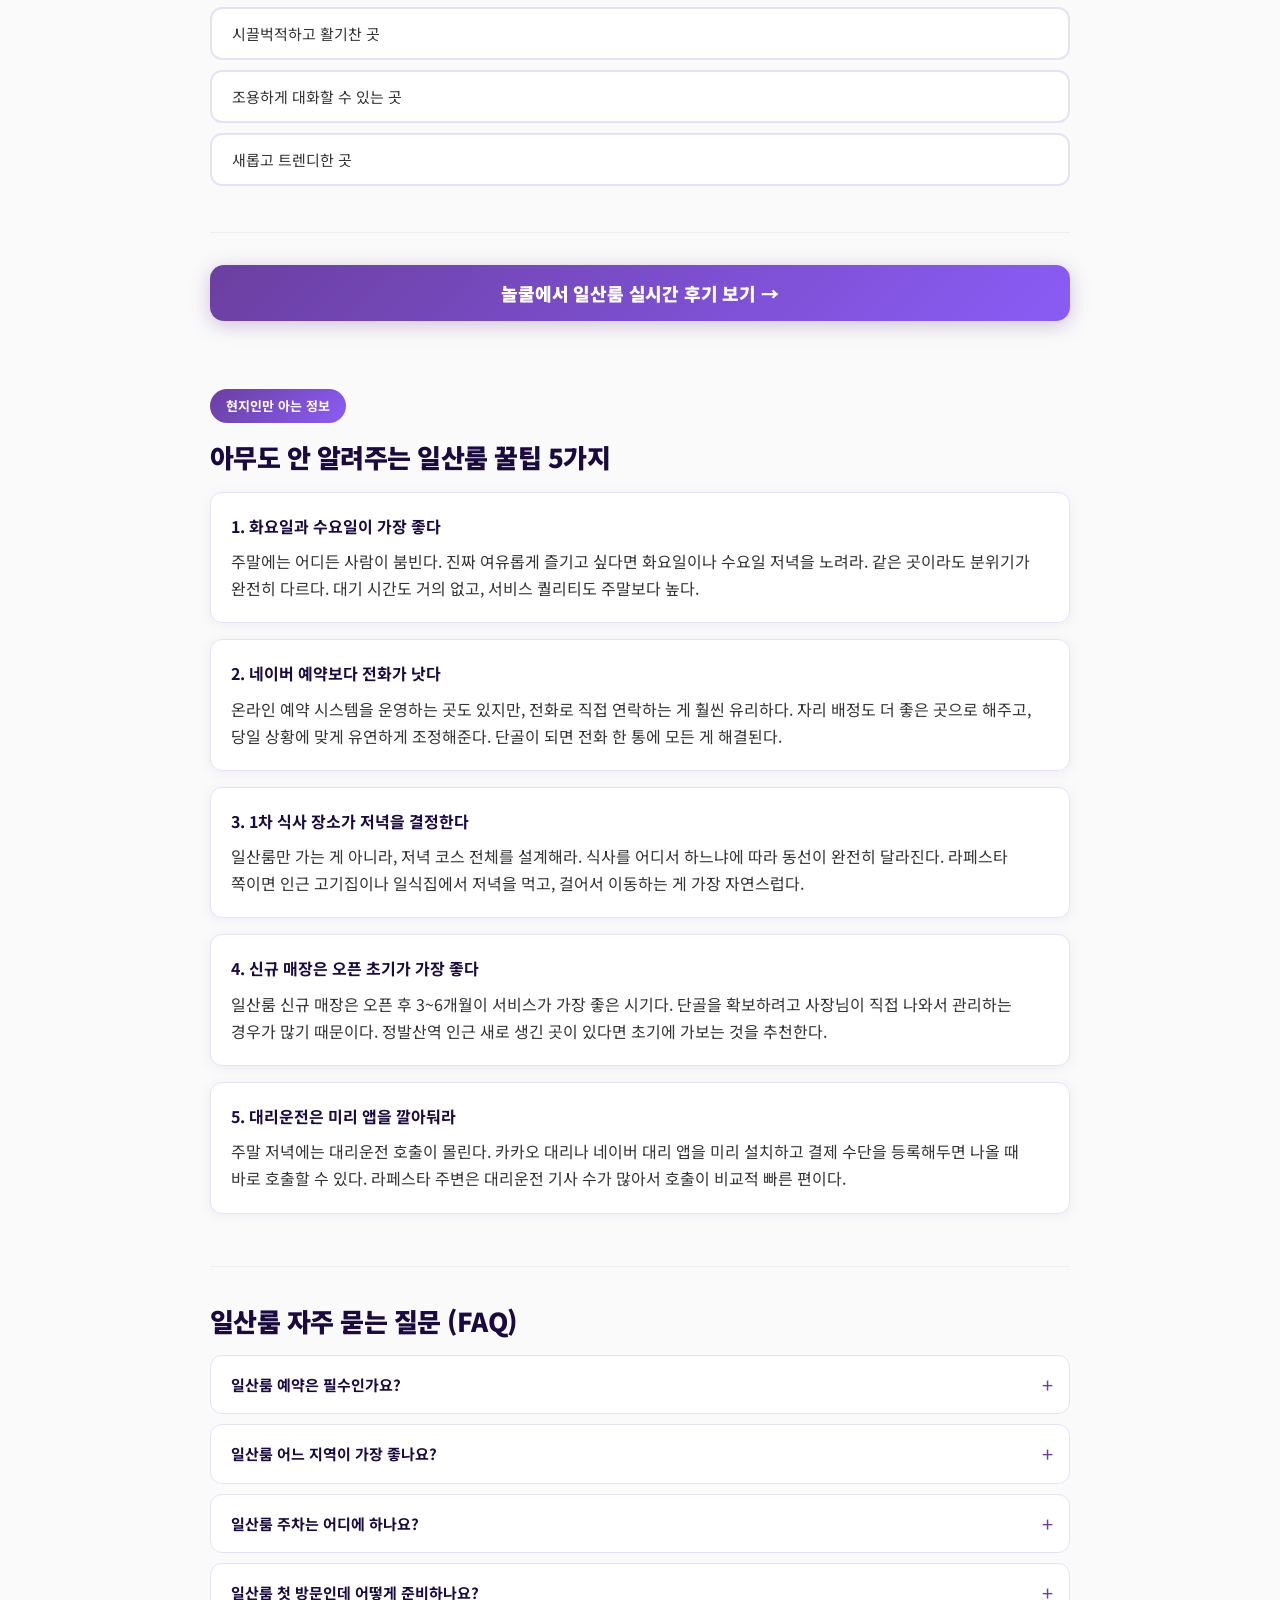
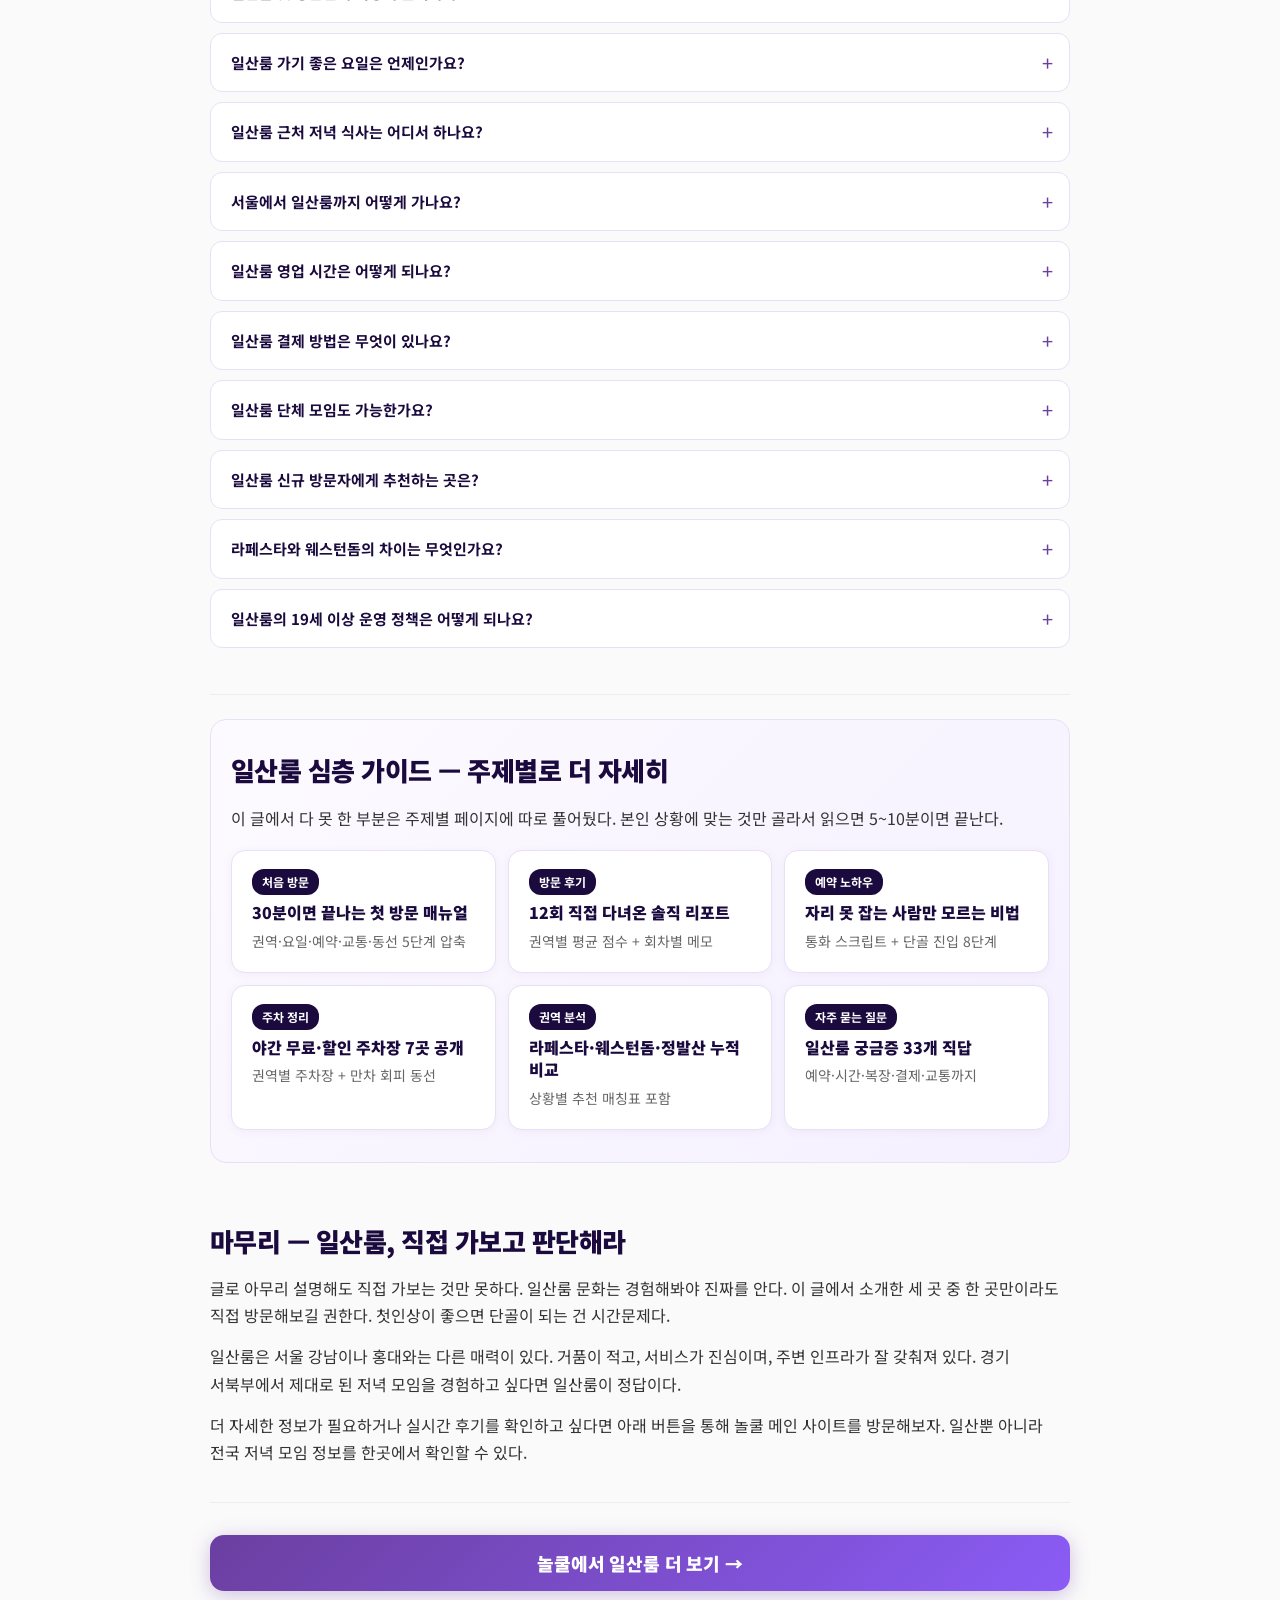
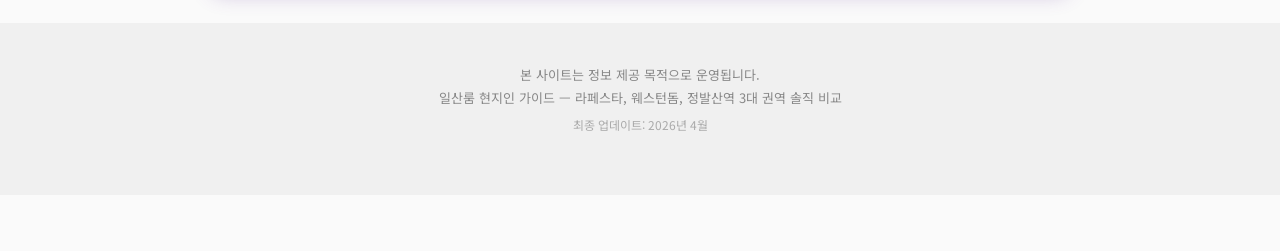
==== commit 80161837: "일산룸 = 광고문의 — 옛 총책임자 닉네임·번호 자리를 광고문의 카톡 besta12 로 · 3줄 카드 (대표님 지시 2026-10-04 04:35 · 2026-10-06 17:36" ====
--- a/index.html
+++ b/index.html
@@ -20,7 +20,9 @@
   <meta property="og:title" content="일산룸 라페스타 vs 웨스턴돔 — 현지인이 매긴 권역 순위표">
   <meta property="og:description" content="일산룸 라페스타 vs 웨스턴돔 — 15년 현지인이 점수로 매긴 권역 순위표. 분위기·시설·주차·응대 실측 비교.">
   <meta property="og:url" content="https://ilsanroom2.pages.dev/">
-  <meta property="og:image" content="https://ilsanroom2.pages.dev/og-image.png">
+  <meta property="og:image" content="https://ilsanroom2.pages.dev/card-home-9a9fae2e.png">
+<meta property="og:image:alt" content="일산룸 광고문의 카톡 besta12">
+<meta property="og:image:type" content="image/png">
   <meta property="og:image:width" content="1200">
   <meta property="og:image:height" content="1200">
   <meta property="og:locale" content="ko_KR">
@@ -34,7 +36,7 @@
   <meta name="twitter:card" content="summary_large_image">
   <meta name="twitter:title" content="일산룸 라페스타 vs 웨스턴돔 — 현지인이 매긴 권역 순위표">
   <meta name="twitter:description" content="일산룸 라페스타 vs 웨스턴돔, 15년 현지인이 점수로 매긴 권역 순위표.">
-  <meta name="twitter:image" content="https://ilsanroom2.pages.dev/og-image.png">
+  <meta name="twitter:image" content="https://ilsanroom2.pages.dev/card-home-9a9fae2e.png">
   <link rel="manifest" href="/site.webmanifest">
   <link rel="apple-touch-icon" sizes="192x192" href="/icon-192.png">
   <link rel="icon" type="image/png" sizes="192x192" href="/icon-192.png">
@@ -43,7 +45,7 @@
   <meta name="apple-mobile-web-app-capable" content="yes">
   <meta name="apple-mobile-web-app-status-bar-style" content="black-translucent">
   <meta name="apple-mobile-web-app-title" content="일산룸">
-  <link rel="preload" as="image" href="/og-image.png" fetchpriority="high">
+  <link rel="preload" as="image" href="/card-home-9a9fae2e.png" fetchpriority="high">
   <link rel="preconnect" href="https://fonts.googleapis.com">
   <link rel="preconnect" href="https://fonts.gstatic.com" crossorigin>
   <link rel="preload" as="style" href="https://fonts.googleapis.com/css2?family=Noto+Sans+KR:wght@400;700;900&display=swap">
@@ -64,90 +66,7 @@
   <link rel="stylesheet" href="/style.css" media="all">
 
   <!-- Schema.org @graph (4종): WebSite + Article + BreadcrumbList + LocalBusiness -->
-  <script type="application/ld+json">
-  {
-    "@context": "https://schema.org",
-    "@graph": [
-      {
-        "@type": "WebSite",
-        "@id": "https://ilsanroom2.pages.dev/#website",
-        "name": "일산룸 현지인 가이드",
-        "url": "https://ilsanroom2.pages.dev/",
-        "inLanguage": "ko-KR",
-        "publisher": { "@id": "https://ilsanroom2.pages.dev/#organization" }
-      },
-      {
-        "@type": "Article",
-        "@id": "https://ilsanroom2.pages.dev/#article",
-        "headline": "일산룸 라페스타 vs 웨스턴돔 — 현지인이 매긴 권역 순위표",
-        "description": "일산룸 라페스타와 웨스턴돔을 15년 현지인이 분위기·시설·주차·응대 항목별 점수로 매긴 권역 순위표. 광고 없이 실측 비교.",
-        "image": "https://ilsanroom2.pages.dev/og-image.png",
-        "author": {
-          "@type": "Person",
-          "name": "일산 현지인 가이드"
-        },
-        "publisher": {
-          "@type": "Organization",
-          "@id": "https://ilsanroom2.pages.dev/#organization",
-          "name": "일산룸 현지인 가이드",
-          "logo": {
-            "@type": "ImageObject",
-            "url": "https://ilsanroom2.pages.dev/og-image.png"
-          }
-        },
-        "datePublished": "2026-04-04T00:00:00+09:00",
-        "dateModified": "2026-06-02T00:00:00+09:00",
-        "mainEntityOfPage": {
-          "@type": "WebPage",
-          "@id": "https://ilsanroom2.pages.dev/"
-        },
-        "articleSection": "일산 저녁 모임",
-        "keywords": "일산룸, 일산룸 추천, 일산룸 후기, 일산 저녁 모임",
-        "inLanguage": "ko-KR"
-      },
-      {
-        "@type": "BreadcrumbList",
-        "@id": "https://ilsanroom2.pages.dev/#breadcrumb",
-        "itemListElement": [
-          {
-            "@type": "ListItem",
-            "position": 1,
-            "name": "홈",
-            "item": "https://ilsanroom2.pages.dev/"
-          },
-          {
-            "@type": "ListItem",
-            "position": 2,
-            "name": "일산룸 현지인 솔직 비교"
-          }
-        ]
-      },
-      {
-        "@type": "LocalBusiness",
-        "@id": "https://ilsanroom2.pages.dev/#localbusiness",
-        "name": "일산룸 현지인 가이드",
-        "url": "https://ilsanroom2.pages.dev/",
-        "telephone": "+82-10-4117-5556",
-        "image": "https://ilsanroom2.pages.dev/og-image.png",
-        "address": {
-          "@type": "PostalAddress",
-          "addressLocality": "고양시",
-          "addressRegion": "경기도",
-          "addressCountry": "KR"
-        },
-        "geo": {
-          "@type": "GeoCoordinates",
-          "latitude": 37.6584,
-          "longitude": 126.7699
-        },
-        "areaServed": {
-          "@type": "City",
-          "name": "고양시 일산"
-        }
-      }
-    ]
-  }
-  </script>
+  <script type="application/ld+json">{"@context":"https://schema.org","@graph":[{"@type":"WebSite","@id":"https://ilsanroom2.pages.dev/#website","name":"일산룸 현지인 가이드","url":"https://ilsanroom2.pages.dev/","inLanguage":"ko-KR","publisher":{"@id":"https://ilsanroom2.pages.dev/#organization"}},{"@type":"Article","@id":"https://ilsanroom2.pages.dev/#article","headline":"일산룸 라페스타 vs 웨스턴돔 — 현지인이 매긴 권역 순위표","description":"일산룸 라페스타와 웨스턴돔을 15년 현지인이 분위기·시설·주차·응대 항목별 점수로 매긴 권역 순위표. 광고 없이 실측 비교.","image":"https://ilsanroom2.pages.dev/card-home-9a9fae2e.png","author":{"@type":"Person","name":"일산 현지인 가이드"},"publisher":{"@type":"Organization","@id":"https://ilsanroom2.pages.dev/#organization","name":"일산룸 현지인 가이드","logo":{"@type":"ImageObject","url":"https://ilsanroom2.pages.dev/card-home-9a9fae2e.png"}},"datePublished":"2026-04-04T00:00:00+09:00","dateModified":"2026-06-02T00:00:00+09:00","mainEntityOfPage":{"@type":"WebPage","@id":"https://ilsanroom2.pages.dev/"},"articleSection":"일산 저녁 모임","keywords":"일산룸, 일산룸 추천, 일산룸 후기, 일산 저녁 모임","inLanguage":"ko-KR"},{"@type":"BreadcrumbList","@id":"https://ilsanroom2.pages.dev/#breadcrumb","itemListElement":[{"@type":"ListItem","position":1,"name":"홈","item":"https://ilsanroom2.pages.dev/"},{"@type":"ListItem","position":2,"name":"일산룸 현지인 솔직 비교"}]},{"@type":"LocalBusiness","@id":"https://ilsanroom2.pages.dev/#localbusiness","name":"일산룸 현지인 가이드","url":"https://ilsanroom2.pages.dev/","image":"https://ilsanroom2.pages.dev/card-home-9a9fae2e.png","address":{"@type":"PostalAddress","addressLocality":"고양시","addressRegion":"경기도","addressCountry":"KR"},"geo":{"@type":"GeoCoordinates","latitude":37.6584,"longitude":126.7699},"areaServed":{"@type":"City","name":"고양시 일산"}}]}</script>
 
   <!-- FAQPage Schema (13 Q&A) -->
   <script type="application/ld+json">
@@ -216,7 +135,7 @@
         "name": "일산룸 영업 시간은 어떻게 되나요?",
         "acceptedAnswer": {
           "@type": "Answer",
-          "text": "일산룸 권역별로 다르지만 일반적으로 저녁 6시부터 새벽 시간대까지 운영하는 곳이 많습니다. 정확한 영업 시간은 방문 전 일산룸 총책임자 010-4117-5556 로 문의하시면 가장 정확합니다."
+          "text": "일산룸 권역별로 다르지만 일반적으로 저녁 6시부터 새벽 시간대까지 운영하는 곳이 많습니다. 정확한 영업 시간은 방문 전 광고문의 카톡 besta12 로 문의하시면 가장 정확합니다."
         }
       },
       {
@@ -285,6 +204,7 @@
       <p class="hero-sub">15년간 발로 뛴 현지인이 점수로 매긴 권역 순위. 광고 0%.</p>
     </div>
   </header>
+<figure class="page-thumb" style="margin:0 auto 18px;max-width:420px"><img src="/card-home-9a9fae2e.png" alt="일산룸 광고문의 카톡 besta12" width="1200" height="1200" decoding="async" style="display:block;width:100%;height:auto;border-radius:12px"></figure>
 
   <!-- Breadcrumb Navigation -->
   <nav class="breadcrumb" aria-label="현재 위치">
@@ -785,7 +705,7 @@
       <div class="faq-item">
         <h3 class="faq-question" role="button" tabindex="0" aria-expanded="false">일산룸 영업 시간은 어떻게 되나요?</h3>
         <div class="faq-answer">
-          <p>일산룸 권역별로 다르지만 일반적으로 저녁 6시부터 새벽 시간대까지 운영하는 곳이 많습니다. 정확한 영업 시간은 방문 전 일산룸 총책임자 010-4117-5556 로 문의하시면 가장 정확합니다.</p>
+          <p>일산룸 권역별로 다르지만 일반적으로 저녁 6시부터 새벽 시간대까지 운영하는 곳이 많습니다. 정확한 영업 시간은 방문 전 광고문의 카톡 besta12 로 문의하시면 가장 정확합니다.</p>
         </div>
       </div>
 
@@ -899,10 +819,10 @@
 
   <!-- Fixed Bottom Phone Bar -->
   <div class="fixed-bottom-bar">
-    <a href="tel:01041175556" class="bottom-bar-link">
-      <span class="bottom-bar-icon">&#128222;</span>
-      <span>일산룸 총책임자 010-4117-5556</span>
-    </a>
+    <span class="bottom-bar-link">
+      <span class="bottom-bar-icon">&#128172;</span>
+      <span>광고문의 카톡 besta12</span>
+    </span>
   </div>
 
   <script defer src="/script.js"></script>
